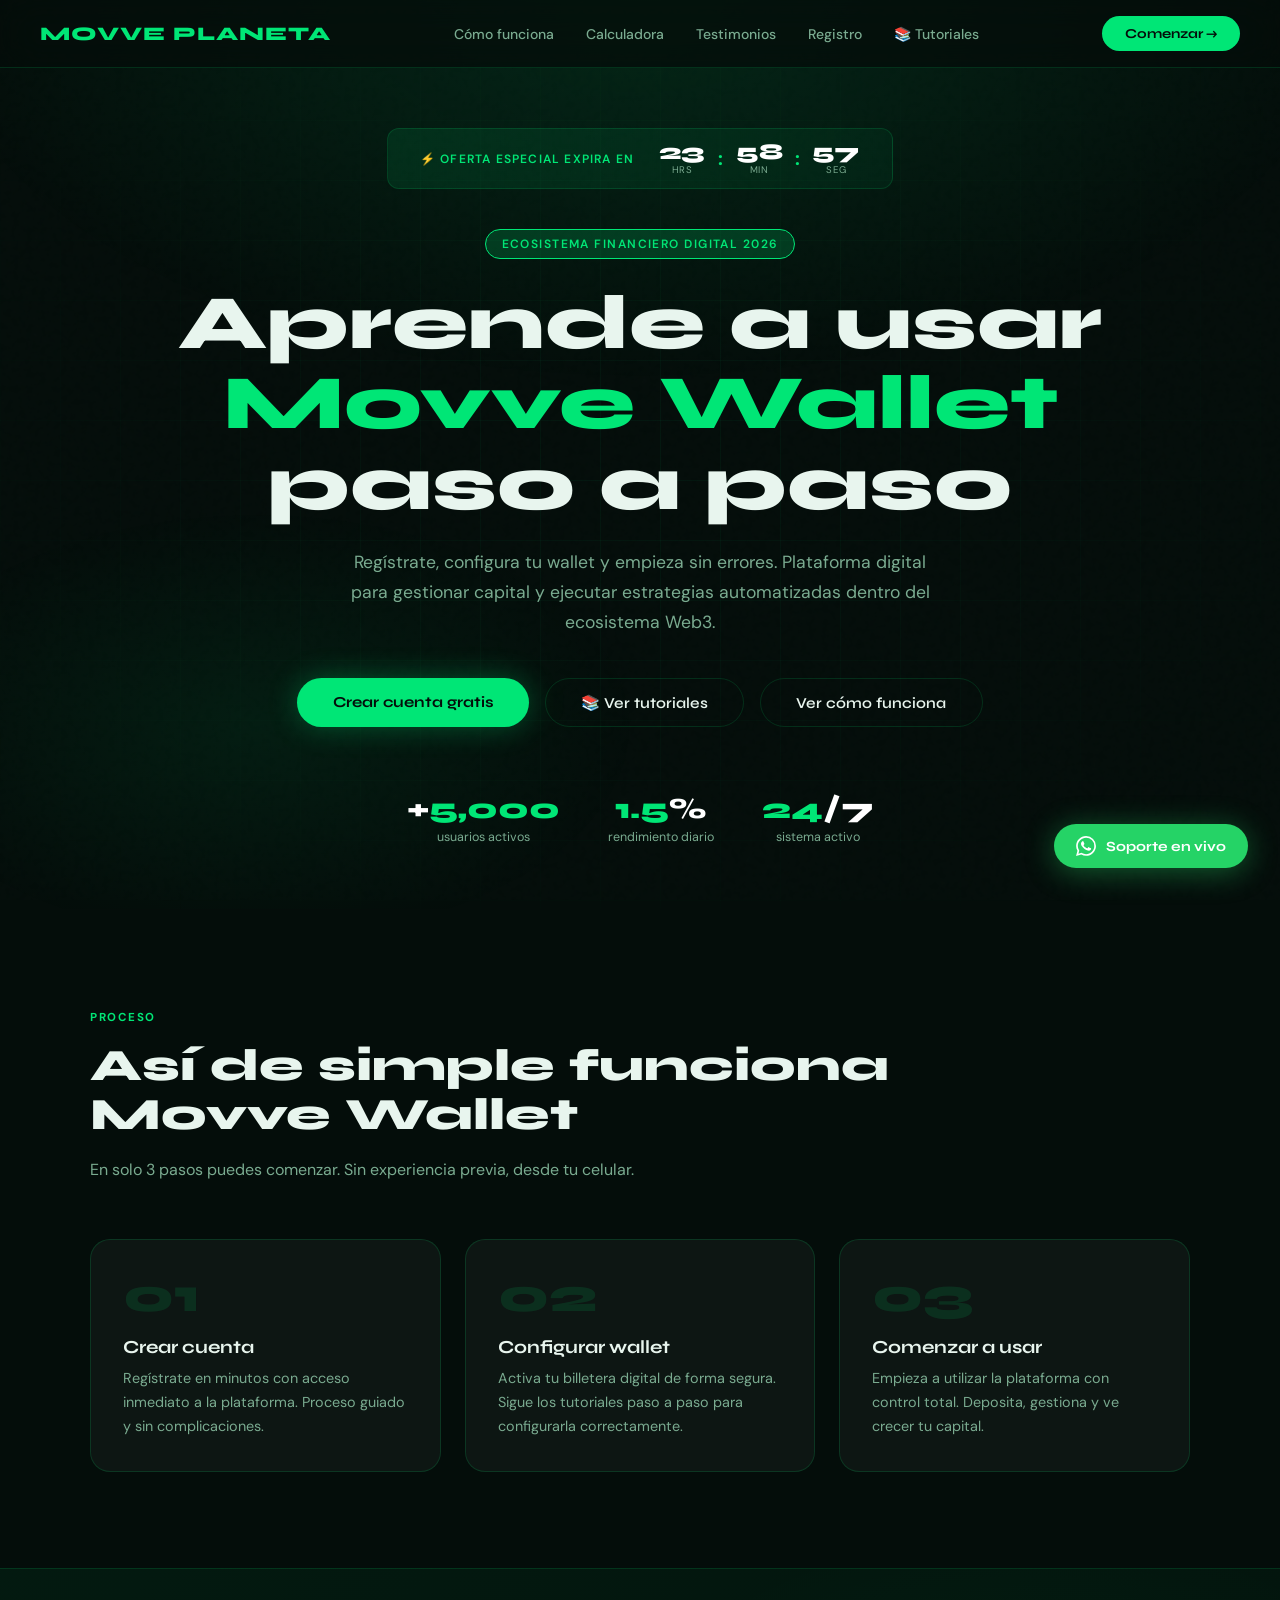
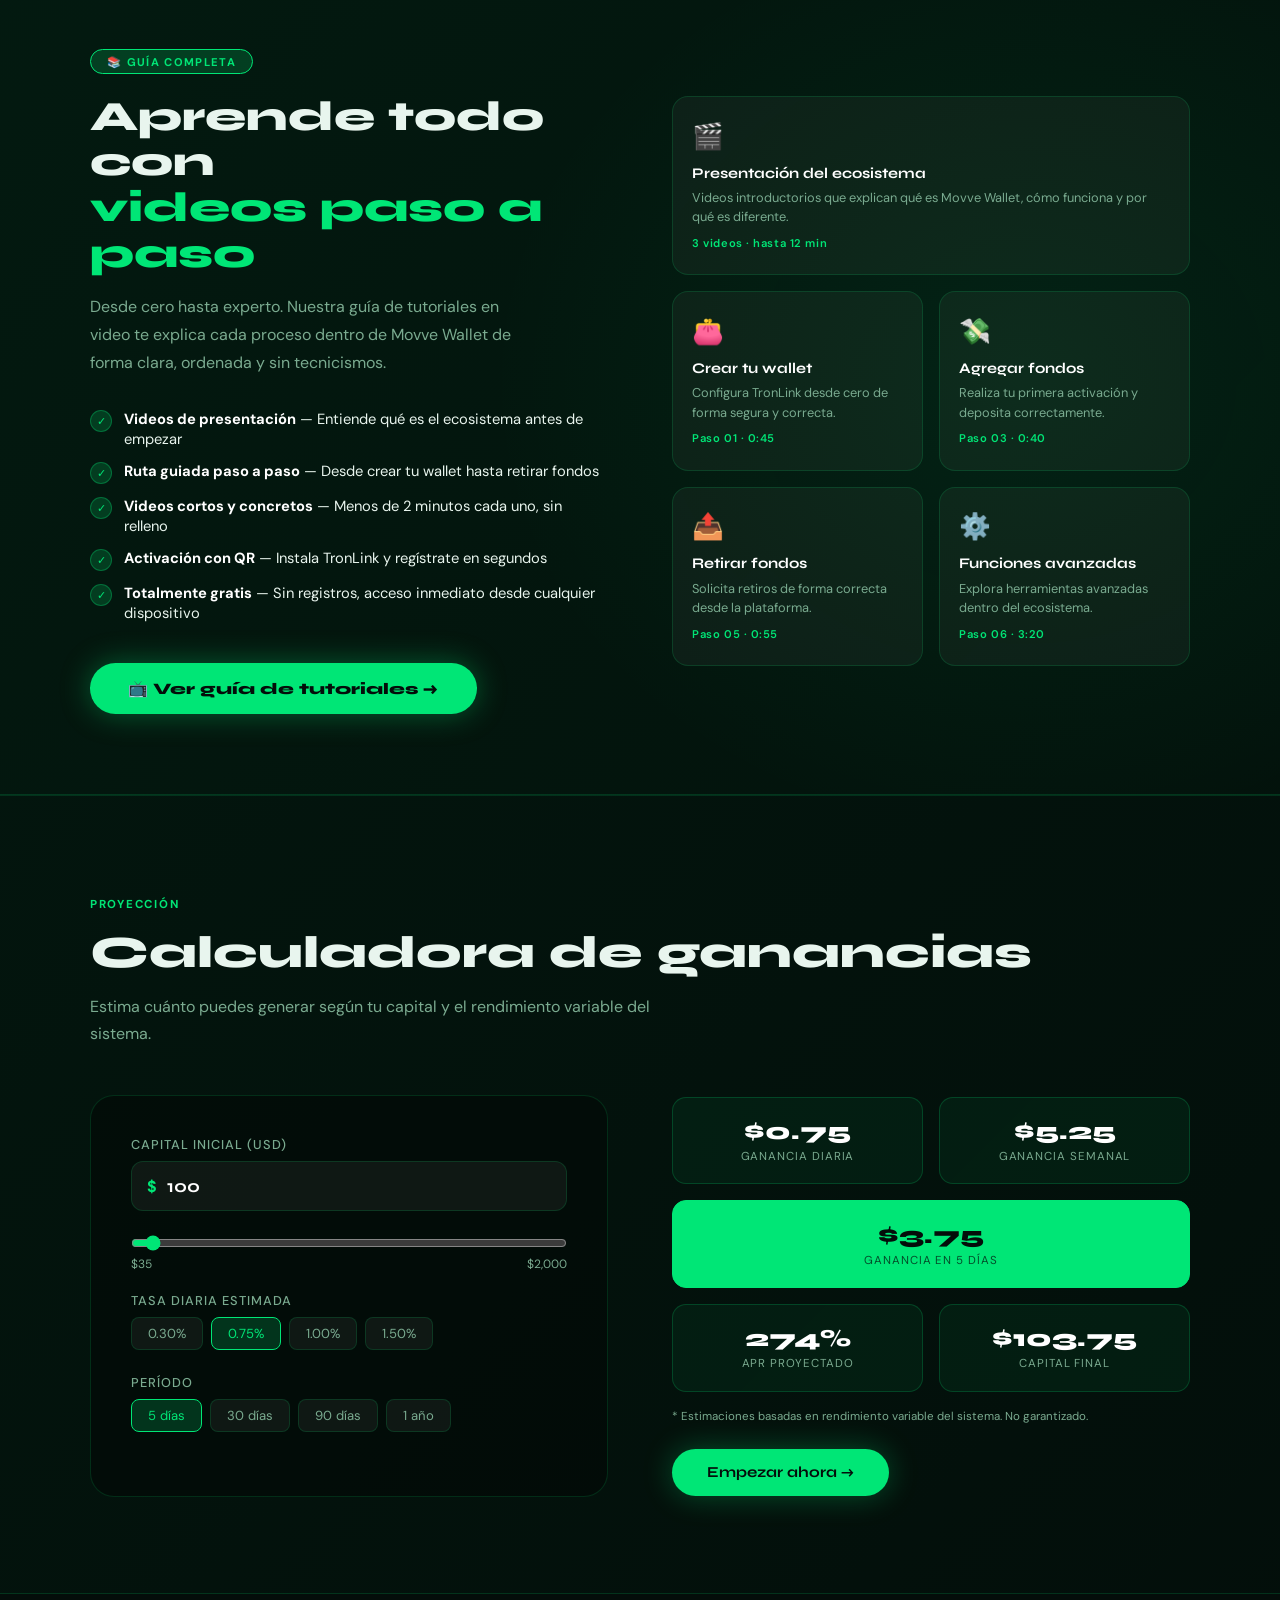
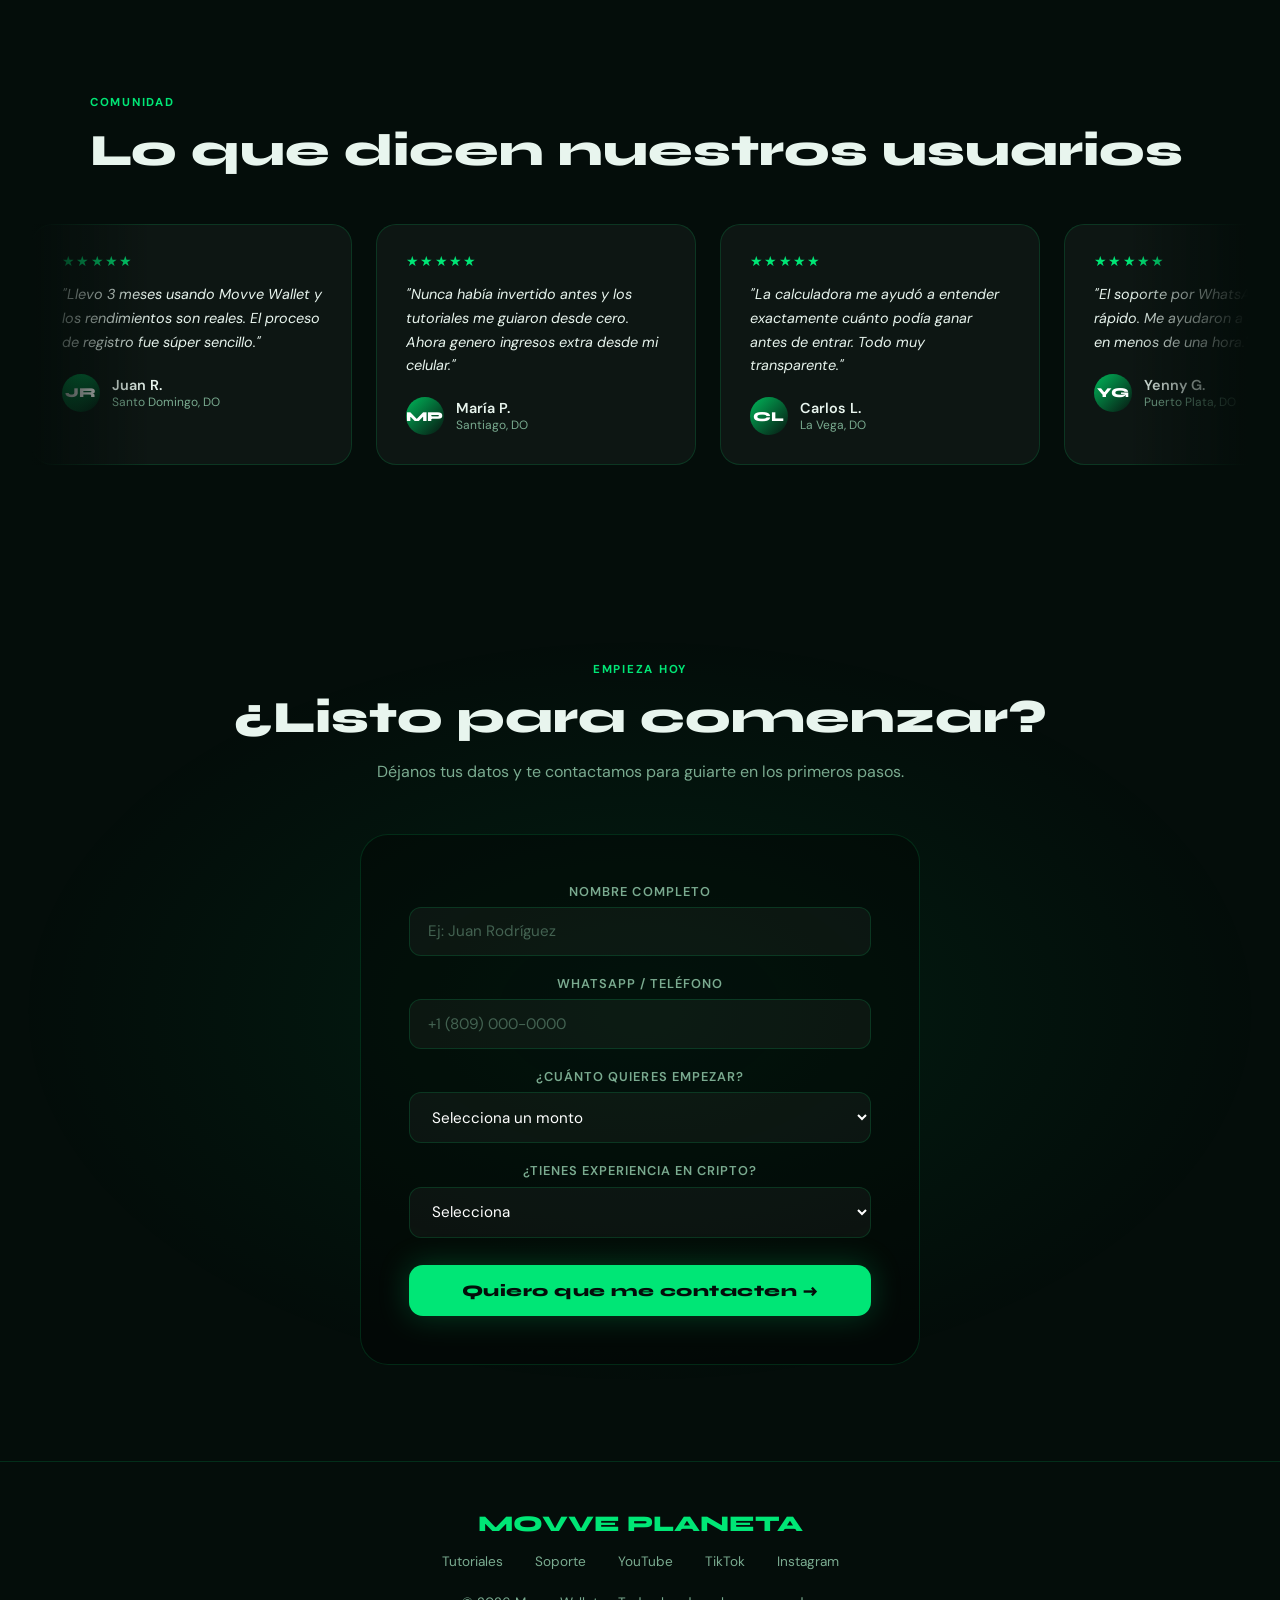
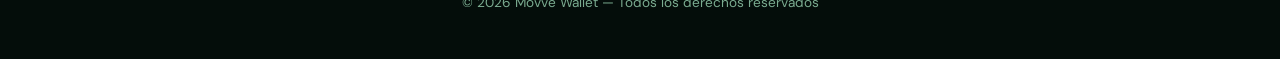
==== index.html @ 5df7e506 "Update index.html" ====
<!DOCTYPE html>
<html lang="es" prefix="og: https://ogp.me/ns#">
<head>
  <meta charset="UTF-8" />
  <meta name="viewport" content="width=device-width, initial-scale=1.0" />

  <!-- PRIMARY SEO -->
  <title>Movve Wallet | Plataforma Financiera Digital Web3 — Registrate Gratis 2026</title>
  <meta name="description" content="Movve Wallet es la plataforma financiera digital para gestionar capital en Web3. Configura tu wallet, deposita y genera rendimientos del 1.5% diario. Guías en video paso a paso. Empieza gratis hoy." />
  <meta name="keywords" content="movve wallet, movve wallet registro, movve wallet tutoriales, wallet tron, tronlink, web3 finanzas, wallet digital, rendimientos cripto, ecosistema financiero digital, movve planeta" />
  <meta name="author" content="Movve Planeta" />
  <meta name="robots" content="index, follow, max-snippet:-1, max-image-preview:large, max-video-preview:-1" />
  <link rel="canonical" href="https://movveplaneta.site/" />

  <!-- OPEN GRAPH (Facebook, WhatsApp, LinkedIn) -->
  <meta property="og:type" content="website" />
  <meta property="og:site_name" content="Movve Planeta" />
  <meta property="og:title" content="Movve Wallet | Plataforma Financiera Digital Web3" />
  <meta property="og:description" content="Gestiona tu capital en el ecosistema Web3. Rendimientos del 1.5% diario, wallet segura y guías en video. Regístrate gratis y empieza hoy." />
  <meta property="og:url" content="https://movveplaneta.site/" />
  <meta property="og:image" content="https://movveplaneta.site/og-image.jpg" />
  <meta property="og:image:width" content="1200" />
  <meta property="og:image:height" content="630" />
  <meta property="og:image:alt" content="Movve Wallet — Plataforma Financiera Digital Web3" />
  <meta property="og:locale" content="es_DO" />

  <!-- TWITTER / X CARD -->
  <meta name="twitter:card" content="summary_large_image" />
  <meta name="twitter:title" content="Movve Wallet | Plataforma Financiera Digital Web3" />
  <meta name="twitter:description" content="Gestiona tu capital en Web3 con rendimientos del 1.5% diario. Wallet segura, guías en video y soporte en vivo. Empieza gratis." />
  <meta name="twitter:image" content="https://movveplaneta.site/og-image.jpg" />
  <meta name="twitter:image:alt" content="Movve Wallet — Plataforma Financiera Digital" />

  <!-- WHATSAPP PREVIEW -->
  <meta property="og:image:type" content="image/jpeg" />

  <!-- GEO / REGIONAL -->
  <meta name="geo.region" content="DO" />
  <meta name="geo.placename" content="República Dominicana" />
  <meta name="language" content="Spanish" />

  <!-- FAVICON -->
  <link rel="icon" href="favicon.png" type="image/png" />
  <link rel="apple-touch-icon" href="favicon.png" />

  <!-- SCHEMA.ORG — Organización -->
  <script type="application/ld+json">
  {
    "@context": "https://schema.org",
    "@type": "Organization",
    "name": "Movve Wallet",
    "alternateName": "Movve Planeta",
    "url": "https://movveplaneta.site/",
    "logo": "https://movveplaneta.site/favicon.png",
    "description": "Plataforma financiera digital Web3 para gestionar capital, configurar wallets y generar rendimientos automatizados dentro del ecosistema Tron.",
    "contactPoint": {
      "@type": "ContactPoint",
      "telephone": "+18495942190",
      "contactType": "customer support",
      "availableLanguage": "Spanish",
      "contactOption": "TollFree"
    },
    "sameAs": [
      "https://www.youtube.com/@MovvePlaneta",
      "https://www.tiktok.com/@movveplaneta.guia",
      "https://www.instagram.com/rolandy.oficial"
    ]
  }
  </script>

  <!-- SCHEMA.ORG — WebSite con Sitelinks Searchbox -->
  <script type="application/ld+json">
  {
    "@context": "https://schema.org",
    "@type": "WebSite",
    "name": "Movve Planeta",
    "url": "https://movveplaneta.site/",
    "inLanguage": "es",
    "description": "Guía completa para registrarte y usar Movve Wallet paso a paso. Videos tutoriales, calculadora de ganancias y soporte en vivo.",
    "publisher": {
      "@type": "Organization",
      "name": "Movve Planeta"
    }
  }
  </script>

  <!-- SCHEMA.ORG — FAQPage -->
  <script type="application/ld+json">
  {
    "@context": "https://schema.org",
    "@type": "FAQPage",
    "mainEntity": [
      {
        "@type": "Question",
        "name": "¿Qué es Movve Wallet?",
        "acceptedAnswer": {
          "@type": "Answer",
          "text": "Movve Wallet es una plataforma financiera digital que opera dentro del ecosistema Web3 sobre la red Tron, permitiendo gestionar capital, configurar wallets y generar rendimientos diarios automatizados."
        }
      },
      {
        "@type": "Question",
        "name": "¿Cómo me registro en Movve Wallet?",
        "acceptedAnswer": {
          "@type": "Answer",
          "text": "Puedes registrarte gratis en Movve Wallet siguiendo tres pasos: instala TronLink, crea tu cuenta en la plataforma y activa tu wallet. Tenemos guías en video paso a paso para guiarte desde cero."
        }
      },
      {
        "@type": "Question",
        "name": "¿Cuánto se puede ganar en Movve Wallet?",
        "acceptedAnswer": {
          "@type": "Answer",
          "text": "Movve Wallet ofrece rendimientos variables de hasta 1.5% diario sobre el capital depositado. Usa nuestra calculadora de ganancias para estimar tus proyecciones según tu inversión."
        }
      },
      {
        "@type": "Question",
        "name": "¿Se necesita experiencia en cripto para usar Movve Wallet?",
        "acceptedAnswer": {
          "@type": "Answer",
          "text": "No. Movve Wallet está diseñada para principiantes. Contamos con tutoriales en video cortos y claros que explican cada paso desde instalar la wallet hasta retirar fondos, sin tecnicismos."
        }
      }
    ]
  }
  </script>

  <!-- FONTS -->
  <link rel="preconnect" href="https://fonts.googleapis.com" />
  <link rel="preconnect" href="https://fonts.gstatic.com" crossorigin />
  <link href="https://fonts.googleapis.com/css2?family=Syne:wght@400;600;700;800&family=DM+Sans:ital,wght@0,300;0,400;0,500;1,300&display=swap" rel="stylesheet" />
  <style>
    :root {
      --green: #00e676;
      --green-dim: #00b85a;
      --green-glow: rgba(0,230,118,0.18);
      --dark: #040d0a;
      --dark2: #071410;
      --card: rgba(255,255,255,0.04);
      --card-border: rgba(0,230,118,0.15);
      --text: #e8f5ee;
      --muted: #7aab90;
      --white: #ffffff;
      --accent: #00ffa3;
    }

    *, *::before, *::after { box-sizing: border-box; margin: 0; padding: 0; }

    html { scroll-behavior: smooth; }

    body {
      font-family: 'DM Sans', sans-serif;
      background: var(--dark);
      color: var(--text);
      overflow-x: hidden;
    }

    /* NOISE OVERLAY */
    body::before {
      content: '';
      position: fixed;
      inset: 0;
      background-image: url("data:image/svg+xml,%3Csvg viewBox='0 0 200 200' xmlns='http://www.w3.org/2000/svg'%3E%3Cfilter id='n'%3E%3CfeTurbulence type='fractalNoise' baseFrequency='0.65' numOctaves='3' stitchTiles='stitch'/%3E%3C/filter%3E%3Crect width='100%25' height='100%25' filter='url(%23n)' opacity='0.04'/%3E%3C/svg%3E");
      pointer-events: none;
      z-index: 0;
      opacity: 0.4;
    }

    /* NAV */
    nav {
      position: fixed;
      top: 0; left: 0; right: 0;
      z-index: 100;
      display: flex;
      align-items: center;
      justify-content: space-between;
      padding: 1rem 2.5rem;
      backdrop-filter: blur(20px);
      background: rgba(4,13,10,0.75);
      border-bottom: 1px solid var(--card-border);
    }
    .nav-logo {
      font-family: 'Syne', sans-serif;
      font-weight: 800;
      font-size: 1.2rem;
      color: var(--green);
      letter-spacing: 0.05em;
      text-decoration: none;
    }
    .nav-links {
      display: flex;
      gap: 2rem;
      list-style: none;
    }
    .nav-links a {
      color: var(--muted);
      text-decoration: none;
      font-size: 0.875rem;
      font-weight: 500;
      transition: color 0.2s;
    }
    .nav-links a:hover { color: var(--green); }
    .nav-cta {
      background: var(--green);
      color: var(--dark);
      padding: 0.55rem 1.4rem;
      border-radius: 100px;
      font-weight: 700;
      font-size: 0.85rem;
      text-decoration: none;
      font-family: 'Syne', sans-serif;
      transition: background 0.2s, transform 0.15s;
    }
    .nav-cta:hover { background: var(--accent); transform: scale(1.04); }

    /* HERO */
    .hero {
      min-height: 100vh;
      display: flex;
      flex-direction: column;
      align-items: center;
      justify-content: center;
      text-align: center;
      padding: 8rem 2rem 4rem;
      position: relative;
      overflow: hidden;
    }
    .hero-bg {
      position: absolute;
      inset: 0;
      background:
        radial-gradient(ellipse 80% 60% at 50% 0%, rgba(0,230,118,0.12) 0%, transparent 70%),
        radial-gradient(ellipse 50% 40% at 20% 80%, rgba(0,230,118,0.07) 0%, transparent 60%);
      pointer-events: none;
    }
    .hero-grid {
      position: absolute;
      inset: 0;
      background-image:
        linear-gradient(rgba(0,230,118,0.05) 1px, transparent 1px),
        linear-gradient(90deg, rgba(0,230,118,0.05) 1px, transparent 1px);
      background-size: 60px 60px;
      mask-image: radial-gradient(ellipse 80% 80% at 50% 50%, black 0%, transparent 80%);
      pointer-events: none;
    }

    /* COUNTDOWN */
    .countdown-bar {
      background: linear-gradient(90deg, rgba(0,230,118,0.1), rgba(0,230,118,0.05));
      border: 1px solid var(--card-border);
      border-radius: 12px;
      padding: 0.75rem 2rem;
      margin-bottom: 2.5rem;
      display: inline-flex;
      align-items: center;
      gap: 1.5rem;
      position: relative;
      z-index: 1;
      animation: fadeDown 0.8s ease both;
    }
    .countdown-label {
      font-size: 0.75rem;
      font-weight: 600;
      color: var(--green);
      text-transform: uppercase;
      letter-spacing: 0.1em;
    }
    .countdown-units {
      display: flex;
      gap: 0.75rem;
      align-items: center;
    }
    .countdown-unit {
      display: flex;
      flex-direction: column;
      align-items: center;
    }
    .countdown-num {
      font-family: 'Syne', sans-serif;
      font-size: 1.4rem;
      font-weight: 800;
      color: var(--white);
      line-height: 1;
      min-width: 2ch;
      text-align: center;
    }
    .countdown-sub {
      font-size: 0.6rem;
      color: var(--muted);
      text-transform: uppercase;
      letter-spacing: 0.08em;
    }
    .countdown-sep { color: var(--green); font-weight: 700; font-size: 1.2rem; }

    .hero-badge {
      display: inline-block;
      background: var(--green-glow);
      border: 1px solid var(--green);
      color: var(--green);
      font-size: 0.75rem;
      font-weight: 600;
      padding: 0.35rem 1rem;
      border-radius: 100px;
      letter-spacing: 0.12em;
      text-transform: uppercase;
      margin-bottom: 1.5rem;
      position: relative; z-index:1;
      animation: fadeDown 0.8s ease 0.1s both;
    }

    .hero h1 {
      font-family: 'Syne', sans-serif;
      font-size: clamp(2.4rem, 6vw, 5rem);
      font-weight: 800;
      line-height: 1.05;
      margin-bottom: 1.5rem;
      position: relative; z-index:1;
      animation: fadeUp 0.9s ease 0.2s both;
    }
    .hero h1 span { color: var(--green); }

    .hero p {
      max-width: 600px;
      font-size: 1.1rem;
      color: var(--muted);
      line-height: 1.7;
      margin-bottom: 2.5rem;
      position: relative; z-index:1;
      animation: fadeUp 0.9s ease 0.35s both;
    }

    .hero-btns {
      display: flex;
      gap: 1rem;
      flex-wrap: wrap;
      justify-content: center;
      position: relative; z-index:1;
      animation: fadeUp 0.9s ease 0.45s both;
    }
    .btn-primary {
      background: var(--green);
      color: var(--dark);
      padding: 0.9rem 2.2rem;
      border-radius: 100px;
      font-family: 'Syne', sans-serif;
      font-weight: 700;
      font-size: 0.95rem;
      text-decoration: none;
      transition: all 0.2s;
      box-shadow: 0 0 30px rgba(0,230,118,0.3);
    }
    .btn-primary:hover { background: var(--accent); transform: translateY(-2px); box-shadow: 0 0 50px rgba(0,230,118,0.5); }
    .btn-ghost {
      border: 1px solid var(--card-border);
      color: var(--text);
      padding: 0.9rem 2.2rem;
      border-radius: 100px;
      font-family: 'Syne', sans-serif;
      font-weight: 600;
      font-size: 0.95rem;
      text-decoration: none;
      transition: all 0.2s;
      backdrop-filter: blur(10px);
    }
    .btn-ghost:hover { border-color: var(--green); color: var(--green); }

    .hero-stats {
      display: flex;
      gap: 3rem;
      margin-top: 4rem;
      position: relative; z-index:1;
      animation: fadeUp 0.9s ease 0.55s both;
    }
    .hero-stat { text-align: center; }
    .hero-stat-num {
      font-family: 'Syne', sans-serif;
      font-size: 1.8rem;
      font-weight: 800;
      color: var(--white);
    }
    .hero-stat-num span { color: var(--green); }
    .hero-stat-label { font-size: 0.78rem; color: var(--muted); margin-top: 0.2rem; }

    /* SECTIONS */
    section { padding: 6rem 2rem; position: relative; }
    .container { max-width: 1100px; margin: 0 auto; }

    .section-tag {
      display: inline-block;
      font-size: 0.72rem;
      font-weight: 700;
      letter-spacing: 0.15em;
      text-transform: uppercase;
      color: var(--green);
      margin-bottom: 1rem;
    }
    .section-title {
      font-family: 'Syne', sans-serif;
      font-size: clamp(1.8rem, 4vw, 2.8rem);
      font-weight: 800;
      line-height: 1.1;
      margin-bottom: 1rem;
    }
    .section-sub {
      color: var(--muted);
      font-size: 1rem;
      line-height: 1.7;
      max-width: 560px;
    }

    /* STEPS */
    .steps-grid {
      display: grid;
      grid-template-columns: repeat(auto-fit, minmax(280px, 1fr));
      gap: 1.5rem;
      margin-top: 3.5rem;
    }
    .step-card {
      background: var(--card);
      border: 1px solid var(--card-border);
      border-radius: 20px;
      padding: 2rem;
      position: relative;
      overflow: hidden;
      transition: transform 0.25s, border-color 0.25s, box-shadow 0.25s;
    }
    .step-card::before {
      content: '';
      position: absolute;
      top: 0; left: 0; right: 0;
      height: 2px;
      background: linear-gradient(90deg, transparent, var(--green), transparent);
      opacity: 0;
      transition: opacity 0.3s;
    }
    .step-card:hover { transform: translateY(-4px); border-color: rgba(0,230,118,0.4); box-shadow: 0 20px 60px rgba(0,230,118,0.08); }
    .step-card:hover::before { opacity: 1; }
    .step-num {
      font-family: 'Syne', sans-serif;
      font-size: 3rem;
      font-weight: 800;
      color: rgba(0,230,118,0.12);
      line-height: 1;
      margin-bottom: 1rem;
    }
    .step-card h3 {
      font-family: 'Syne', sans-serif;
      font-size: 1.15rem;
      font-weight: 700;
      margin-bottom: 0.6rem;
    }
    .step-card p { color: var(--muted); font-size: 0.9rem; line-height: 1.65; }

    /* CALCULATOR */
    .calc-section {
      background: linear-gradient(135deg, rgba(0,230,118,0.04), rgba(0,230,118,0.01));
      border-top: 1px solid var(--card-border);
      border-bottom: 1px solid var(--card-border);
    }
    .calc-wrapper {
      display: grid;
      grid-template-columns: 1fr 1fr;
      gap: 4rem;
      align-items: center;
      margin-top: 3rem;
    }
    .calc-box {
      background: rgba(0,0,0,0.3);
      border: 1px solid var(--card-border);
      border-radius: 24px;
      padding: 2.5rem;
    }
    .calc-label {
      font-size: 0.8rem;
      color: var(--muted);
      font-weight: 500;
      margin-bottom: 0.5rem;
      text-transform: uppercase;
      letter-spacing: 0.08em;
    }
    .calc-input-wrap { position: relative; margin-bottom: 1.5rem; }
    .calc-input-wrap span {
      position: absolute;
      left: 1rem;
      top: 50%;
      transform: translateY(-50%);
      color: var(--green);
      font-weight: 700;
      font-size: 1rem;
    }
    .calc-input {
      width: 100%;
      background: rgba(255,255,255,0.05);
      border: 1px solid var(--card-border);
      border-radius: 12px;
      padding: 0.85rem 1rem 0.85rem 2.2rem;
      color: var(--white);
      font-size: 1.1rem;
      font-family: 'Syne', sans-serif;
      font-weight: 700;
      outline: none;
      transition: border-color 0.2s;
    }
    .calc-input:focus { border-color: var(--green); }
    .calc-range { width: 100%; accent-color: var(--green); cursor: pointer; margin-bottom: 0.3rem; }
    .calc-range-labels { display: flex; justify-content: space-between; font-size: 0.75rem; color: var(--muted); }

    .calc-rate-selector {
      display: flex; gap: 0.5rem; margin-bottom: 1.5rem; flex-wrap: wrap;
    }
    .rate-btn {
      background: rgba(255,255,255,0.05);
      border: 1px solid var(--card-border);
      border-radius: 8px;
      padding: 0.45rem 1rem;
      color: var(--muted);
      font-size: 0.82rem;
      cursor: pointer;
      transition: all 0.2s;
      font-family: 'DM Sans', sans-serif;
    }
    .rate-btn.active, .rate-btn:hover { background: var(--green-glow); border-color: var(--green); color: var(--green); }

    .calc-results { display: grid; grid-template-columns: 1fr 1fr; gap: 1rem; }
    .result-card {
      background: rgba(0,230,118,0.06);
      border: 1px solid rgba(0,230,118,0.2);
      border-radius: 14px;
      padding: 1.2rem;
      text-align: center;
    }
    .result-card.highlight {
      background: var(--green);
      border-color: var(--green);
      grid-column: span 2;
    }
    .result-card.highlight .result-val { color: var(--dark); }
    .result-card.highlight .result-lbl { color: rgba(4,13,10,0.7); }
    .result-val {
      font-family: 'Syne', sans-serif;
      font-size: 1.5rem;
      font-weight: 800;
      color: var(--white);
    }
    .result-lbl { font-size: 0.72rem; color: var(--muted); text-transform: uppercase; letter-spacing: 0.08em; margin-top: 0.2rem; }

    /* TESTIMONIALS */
    .testimonials-section { overflow: hidden; }
    .testimonials-track-wrapper {
      overflow: hidden;
      margin-top: 3rem;
      position: relative;
    }
    .testimonials-track-wrapper::before,
    .testimonials-track-wrapper::after {
      content: '';
      position: absolute;
      top: 0; bottom: 0;
      width: 120px;
      z-index: 2;
      pointer-events: none;
    }
    .testimonials-track-wrapper::before { left: 0; background: linear-gradient(90deg, var(--dark), transparent); }
    .testimonials-track-wrapper::after { right: 0; background: linear-gradient(-90deg, var(--dark), transparent); }

    .testimonials-track {
      display: flex;
      gap: 1.5rem;
      width: max-content;
      animation: scrollTrack 35s linear infinite;
    }
    .testimonials-track:hover { animation-play-state: paused; }

    @keyframes scrollTrack {
      0% { transform: translateX(0); }
      100% { transform: translateX(-50%); }
    }

    .tcard {
      background: var(--card);
      border: 1px solid var(--card-border);
      border-radius: 20px;
      padding: 1.8rem;
      width: 320px;
      flex-shrink: 0;
    }
    .tcard-stars { color: var(--green); font-size: 0.85rem; margin-bottom: 0.8rem; letter-spacing: 0.1em; }
    .tcard-text { font-size: 0.9rem; line-height: 1.65; color: var(--text); margin-bottom: 1.2rem; font-style: italic; }
    .tcard-author { display: flex; align-items: center; gap: 0.75rem; }
    .tcard-avatar {
      width: 38px; height: 38px;
      border-radius: 50%;
      background: linear-gradient(135deg, var(--green-dim), var(--dark2));
      display: flex; align-items: center; justify-content: center;
      font-weight: 800;
      font-size: 0.85rem;
      color: var(--white);
      font-family: 'Syne', sans-serif;
    }
    .tcard-name { font-weight: 600; font-size: 0.9rem; }
    .tcard-role { font-size: 0.75rem; color: var(--muted); }

    /* LEAD FORM */
    .lead-section {
      background: radial-gradient(ellipse 70% 60% at 50% 50%, rgba(0,230,118,0.08) 0%, transparent 70%);
    }
    .lead-wrapper {
      max-width: 560px;
      margin: 3rem auto 0;
      background: rgba(0,0,0,0.35);
      border: 1px solid var(--card-border);
      border-radius: 28px;
      padding: 3rem;
    }
    .form-row { margin-bottom: 1.2rem; }
    .form-label {
      display: block;
      font-size: 0.8rem;
      font-weight: 600;
      color: var(--muted);
      text-transform: uppercase;
      letter-spacing: 0.08em;
      margin-bottom: 0.45rem;
    }
    .form-input, .form-select {
      width: 100%;
      background: rgba(255,255,255,0.04);
      border: 1px solid var(--card-border);
      border-radius: 12px;
      padding: 0.85rem 1.1rem;
      color: var(--white);
      font-size: 0.95rem;
      font-family: 'DM Sans', sans-serif;
      outline: none;
      transition: border-color 0.2s, background 0.2s;
    }
    .form-input::placeholder { color: rgba(122,171,144,0.5); }
    .form-input:focus, .form-select:focus { border-color: var(--green); background: rgba(0,230,118,0.04); }
    .form-select { cursor: pointer; }
    .form-select option { background: #071410; }

    .form-submit {
      width: 100%;
      background: var(--green);
      color: var(--dark);
      border: none;
      padding: 1rem;
      border-radius: 14px;
      font-family: 'Syne', sans-serif;
      font-weight: 800;
      font-size: 1rem;
      cursor: pointer;
      transition: all 0.2s;
      margin-top: 0.5rem;
      box-shadow: 0 0 30px rgba(0,230,118,0.25);
      letter-spacing: 0.03em;
    }
    .form-submit:hover { background: var(--accent); transform: translateY(-1px); box-shadow: 0 0 50px rgba(0,230,118,0.4); }
    .form-submit:active { transform: translateY(0); }

    .form-success {
      display: none;
      text-align: center;
      padding: 2rem;
    }
    .form-success .check {
      font-size: 3rem;
      display: block;
      margin-bottom: 1rem;
    }
    .form-success h3 {
      font-family: 'Syne', sans-serif;
      font-size: 1.4rem;
      font-weight: 800;
      margin-bottom: 0.5rem;
      color: var(--green);
    }
    .form-success p { color: var(--muted); }

    /* TUTORIAL SECTION */
    .tutorial-section {
      background: linear-gradient(135deg, rgba(0,230,118,0.06) 0%, rgba(0,200,83,0.03) 100%);
      border-top: 1px solid var(--card-border);
      border-bottom: 1px solid var(--card-border);
      padding: 5rem 2rem;
      position: relative;
      overflow: hidden;
    }
    .tutorial-section::before {
      content: '';
      position: absolute;
      inset: 0;
      background: radial-gradient(ellipse 60% 80% at 80% 50%, rgba(0,230,118,0.07) 0%, transparent 70%);
      pointer-events: none;
    }
    .tutorial-inner {
      max-width: 1100px;
      margin: 0 auto;
      display: grid;
      grid-template-columns: 1fr 1fr;
      gap: 4rem;
      align-items: center;
    }
    .tutorial-left {}
    .tutorial-badge {
      display: inline-flex;
      align-items: center;
      gap: 0.5rem;
      background: var(--green-glow);
      border: 1px solid var(--green);
      color: var(--green);
      font-size: 0.7rem;
      font-weight: 700;
      padding: 0.3rem 1rem;
      border-radius: 100px;
      letter-spacing: 0.12em;
      text-transform: uppercase;
      margin-bottom: 1.2rem;
    }
    .tutorial-title {
      font-family: 'Syne', sans-serif;
      font-size: clamp(1.8rem, 3.5vw, 2.6rem);
      font-weight: 800;
      line-height: 1.1;
      margin-bottom: 1rem;
    }
    .tutorial-title span { color: var(--green); }
    .tutorial-desc {
      color: var(--muted);
      font-size: 1rem;
      line-height: 1.75;
      margin-bottom: 2rem;
      max-width: 440px;
    }
    .tutorial-pros {
      display: flex;
      flex-direction: column;
      gap: 0.75rem;
      margin-bottom: 2.5rem;
    }
    .tutorial-pro {
      display: flex;
      align-items: flex-start;
      gap: 0.75rem;
      font-size: 0.92rem;
      color: var(--text);
    }
    .tutorial-pro-icon {
      width: 22px;
      height: 22px;
      background: var(--green-glow);
      border: 1px solid rgba(0,230,118,0.3);
      border-radius: 50%;
      display: flex;
      align-items: center;
      justify-content: center;
      flex-shrink: 0;
      font-size: 0.7rem;
      color: var(--green);
      margin-top: 1px;
    }
    .tutorial-pro strong { color: var(--white); }
    .tutorial-cta {
      display: inline-flex;
      align-items: center;
      gap: 0.6rem;
      background: var(--green);
      color: var(--dark);
      padding: 1rem 2.4rem;
      border-radius: 100px;
      font-family: 'Syne', sans-serif;
      font-weight: 800;
      font-size: 1rem;
      text-decoration: none;
      transition: all 0.2s;
      box-shadow: 0 0 30px rgba(0,230,118,0.35);
    }
    .tutorial-cta:hover { background: var(--accent); transform: translateY(-2px); box-shadow: 0 0 50px rgba(0,230,118,0.5); }
    .tutorial-right {
      display: grid;
      grid-template-columns: 1fr 1fr;
      gap: 1rem;
    }
    .tut-card {
      background: var(--card);
      border: 1px solid var(--card-border);
      border-radius: 16px;
      padding: 1.4rem 1.2rem;
      transition: border-color 0.2s, transform 0.2s;
    }
    .tut-card:hover { border-color: var(--green); transform: translateY(-3px); }
    .tut-card:first-child { grid-column: span 2; }
    .tut-icon { font-size: 1.6rem; margin-bottom: 0.7rem; }
    .tut-card h4 {
      font-family: 'Syne', sans-serif;
      font-weight: 700;
      font-size: 0.92rem;
      margin-bottom: 0.4rem;
      color: var(--white);
    }
    .tut-card p { font-size: 0.8rem; color: var(--muted); line-height: 1.5; }
    .tut-card .tut-count {
      display: inline-block;
      margin-top: 0.6rem;
      font-size: 0.7rem;
      color: var(--green);
      font-weight: 600;
      letter-spacing: 0.05em;
    }
    /* ============================================
       RESPONSIVE — 5 BREAKPOINTS
       1280px+ = Desktop grande
       1024px  = Laptop / Desktop normal
       768px   = Tablet
       480px   = Móvil normal
       360px   = Móvil pequeño
    ============================================ */

    /* LAPTOP / DESKTOP NORMAL (max 1024px) */
    @media (max-width: 1024px) {
      nav { padding: 1rem 1.5rem; }
      .nav-links { gap: 1.2rem; }
      .nav-links a { font-size: 0.82rem; }

      .hero { padding: 7rem 1.5rem 3.5rem; }
      .hero h1 { font-size: clamp(2.2rem, 5vw, 3.8rem); }

      .tutorial-inner { gap: 2.5rem; }
      .tutorial-title { font-size: clamp(1.6rem, 3vw, 2.2rem); }

      .calc-wrapper { gap: 2.5rem; }
      .steps-grid { grid-template-columns: repeat(auto-fit, minmax(240px, 1fr)); }

      section { padding: 5rem 1.5rem; }
      .container { padding: 0 0.5rem; }
    }

    /* TABLET (max 768px) */
    @media (max-width: 768px) {
      /* NAV */
      nav { padding: 0.85rem 1.25rem; }
      .nav-links { display: none; }
      .nav-cta { padding: 0.5rem 1.1rem; font-size: 0.8rem; }

      /* HERO */
      .hero { padding: 6.5rem 1.25rem 3rem; }
      .hero h1 { font-size: clamp(2rem, 7vw, 3rem); }
      .hero p { font-size: 0.97rem; }
      .hero-btns { flex-direction: column; align-items: center; gap: 0.75rem; }
      .btn-primary, .btn-ghost { width: 100%; max-width: 340px; text-align: center; justify-content: center; }
      .hero-stats { gap: 1.5rem; margin-top: 3rem; flex-wrap: wrap; justify-content: center; }
      .hero-stat-num { font-size: 1.5rem; }

      /* COUNTDOWN */
      .countdown-bar { flex-direction: column; gap: 0.6rem; padding: 0.75rem 1.2rem; text-align: center; }

      /* SECTIONS */
      section { padding: 4rem 1.25rem; }
      .section-title { font-size: clamp(1.6rem, 5vw, 2.2rem); }

      /* STEPS */
      .steps-grid { grid-template-columns: 1fr; gap: 1rem; }

      /* CALCULATOR */
      .calc-wrapper { grid-template-columns: 1fr; gap: 2rem; }
      .calc-results { grid-template-columns: 1fr 1fr; }
      .calc-box { padding: 1.75rem 1.25rem; }

      /* TESTIMONIALS */
      .tcard { width: 270px; padding: 1.4rem; }

      /* TUTORIAL SECTION */
      .tutorial-inner { grid-template-columns: 1fr; gap: 2.5rem; }
      .tutorial-right { grid-template-columns: 1fr 1fr; }
      .tut-card:first-child { grid-column: span 2; }
      .tutorial-cta { width: 100%; justify-content: center; }

      /* LEAD FORM */
      .lead-wrapper { padding: 2rem 1.25rem; margin: 2rem auto 0; }

      /* FLOAT WA */
      .float-wa { bottom: 1.25rem; right: 1.25rem; padding: 0.65rem 1.1rem; font-size: 0.82rem; }
    }

    /* MÓVIL NORMAL (max 480px) */
    @media (max-width: 480px) {
      /* NAV */
      nav { padding: 0.75rem 1rem; }
      .nav-logo { font-size: 1rem; }
      .nav-cta { padding: 0.45rem 0.9rem; font-size: 0.75rem; }

      /* HERO */
      .hero { padding: 6rem 1rem 2.5rem; }
      .hero h1 { font-size: clamp(1.75rem, 8vw, 2.4rem); line-height: 1.1; }
      .hero p { font-size: 0.9rem; }
      .hero-stats { gap: 1.2rem; }
      .hero-stat-num { font-size: 1.3rem; }
      .hero-stat-label { font-size: 0.7rem; }

      /* COUNTDOWN */
      .countdown-bar { padding: 0.65rem 1rem; }
      .countdown-num { font-size: 1.2rem; }
      .countdown-label { font-size: 0.65rem; }

      /* SECTIONS */
      section { padding: 3rem 1rem; }
      .section-title { font-size: clamp(1.4rem, 6vw, 1.9rem); }
      .section-sub { font-size: 0.9rem; }

      /* STEPS */
      .step-card { padding: 1.5rem; }
      .step-num { font-size: 2.2rem; }

      /* CALCULATOR */
      .calc-box { padding: 1.5rem 1rem; }
      .calc-results { grid-template-columns: 1fr; }
      .result-card.highlight { grid-column: span 1; }
      .result-val { font-size: 1.3rem; }

      /* TESTIMONIALS */
      .tcard { width: 240px; padding: 1.2rem; }
      .tcard-text { font-size: 0.82rem; }

      /* TUTORIAL */
      .tutorial-section { padding: 3rem 1rem; }
      .tutorial-right { grid-template-columns: 1fr; }
      .tut-card:first-child { grid-column: span 1; }
      .tut-card { padding: 1.1rem; }
      .tutorial-pros { gap: 0.6rem; }
      .tutorial-pro { font-size: 0.85rem; }
      .tutorial-title { font-size: clamp(1.5rem, 6vw, 2rem); }
      .tutorial-desc { font-size: 0.9rem; }

      /* LEAD FORM */
      .lead-wrapper { padding: 1.5rem 1rem; border-radius: 18px; }
      .form-input, .form-select { font-size: 0.9rem; padding: 0.75rem 0.9rem; }
      .form-submit { font-size: 0.95rem; padding: 0.9rem; }

      /* FOOTER */
      footer { padding: 2.5rem 1rem; }
      footer .footer-links { gap: 1.2rem; flex-wrap: wrap; justify-content: center; }

      /* FLOAT WA */
      .float-wa span { display: none; }
      .float-wa { padding: 0.75rem; border-radius: 50%; width: 48px; height: 48px; justify-content: center; }
    }

    /* MÓVIL PEQUEÑO (max 360px) */
    @media (max-width: 360px) {
      .hero h1 { font-size: 1.6rem; }
      .btn-primary, .btn-ghost { font-size: 0.85rem; padding: 0.75rem 1.5rem; }
      .hero-stats { flex-direction: column; gap: 1rem; align-items: center; }
      .countdown-bar { padding: 0.55rem 0.75rem; }
      .countdown-num { font-size: 1rem; }
      .section-title { font-size: 1.35rem; }
      .nav-logo { font-size: 0.9rem; letter-spacing: 0.02em; }
      .tcard { width: 210px; }
      .calc-rate-selector { gap: 0.3rem; }
      .rate-btn { padding: 0.35rem 0.7rem; font-size: 0.75rem; }
      .lead-wrapper { padding: 1.25rem 0.875rem; }
    }

    /* FOOTER */
    footer {
      border-top: 1px solid var(--card-border);
      padding: 3rem 2rem;
      text-align: center;
      color: var(--muted);
      font-size: 0.85rem;
    }
    footer .footer-logo {
      font-family: 'Syne', sans-serif;
      font-weight: 800;
      font-size: 1.4rem;
      color: var(--green);
      display: block;
      margin-bottom: 1rem;
    }
    footer .footer-links { display: flex; gap: 2rem; justify-content: center; flex-wrap: wrap; margin-bottom: 1.5rem; }
    footer .footer-links a { color: var(--muted); text-decoration: none; transition: color 0.2s; font-size: 0.85rem; }
    footer .footer-links a:hover { color: var(--green); }

    /* ANIMATIONS */
    @keyframes fadeUp {
      from { opacity: 0; transform: translateY(24px); }
      to { opacity: 1; transform: translateY(0); }
    }
    @keyframes fadeDown {
      from { opacity: 0; transform: translateY(-16px); }
      to { opacity: 1; transform: translateY(0); }
    }

    .reveal {
      opacity: 0;
      transform: translateY(30px);
      transition: opacity 0.7s ease, transform 0.7s ease;
    }
    .reveal.visible { opacity: 1; transform: translateY(0); }

    /* FLOATING CTA */
    .float-wa {
      position: fixed;
      bottom: 2rem;
      right: 2rem;
      z-index: 200;
      background: #25d366;
      color: white;
      border-radius: 50px;
      padding: 0.75rem 1.4rem;
      display: flex;
      align-items: center;
      gap: 0.6rem;
      text-decoration: none;
      font-weight: 700;
      font-size: 0.88rem;
      font-family: 'Syne', sans-serif;
      box-shadow: 0 4px 30px rgba(37,211,102,0.4);
      transition: all 0.2s;
      animation: fadeUp 1s ease 1s both;
    }
    .float-wa:hover { transform: translateY(-3px) scale(1.04); box-shadow: 0 8px 40px rgba(37,211,102,0.55); }
    .float-wa svg { width: 20px; height: 20px; }

  </style>
</head>
<body>

  <!-- NAV -->
  <nav>
    <a href="#" class="nav-logo">MOVVE PLANETA</a>
    <ul class="nav-links">
      <li><a href="#como-funciona">Cómo funciona</a></li>
      <li><a href="#calculadora">Calculadora</a></li>
      <li><a href="#testimonios">Testimonios</a></li>
      <li><a href="#registro">Registro</a></li>
      <li><a href="tutorial.html">📚 Tutoriales</a></li>
    </ul>
    <a href="https://app.movvewallet.com/register/TBwPNoUJCphFFh52NaizpC8kAgy5xAmHi8" target="_blank" class="nav-cta">Comenzar →</a>
  </nav>

  <!-- HERO -->
  <section class="hero" id="hero">
    <div class="hero-bg"></div>
    <div class="hero-grid"></div>

    <!-- COUNTDOWN -->
    <div class="countdown-bar">
      <span class="countdown-label">⚡ Oferta especial expira en</span>
      <div class="countdown-units">
        <div class="countdown-unit">
          <span class="countdown-num" id="cd-hours">23</span>
          <span class="countdown-sub">hrs</span>
        </div>
        <span class="countdown-sep">:</span>
        <div class="countdown-unit">
          <span class="countdown-num" id="cd-mins">59</span>
          <span class="countdown-sub">min</span>
        </div>
        <span class="countdown-sep">:</span>
        <div class="countdown-unit">
          <span class="countdown-num" id="cd-secs">00</span>
          <span class="countdown-sub">seg</span>
        </div>
      </div>
    </div>

    <span class="hero-badge">Ecosistema Financiero Digital 2026</span>
    <h1>Aprende a usar<br /><span>Movve Wallet</span><br />paso a paso</h1>
    <p>Regístrate, configura tu wallet y empieza sin errores. Plataforma digital para gestionar capital y ejecutar estrategias automatizadas dentro del ecosistema Web3.</p>

    <div class="hero-btns">
      <a href="https://app.movvewallet.com/register/TBwPNoUJCphFFh52NaizpC8kAgy5xAmHi8" target="_blank" class="btn-primary">Crear cuenta gratis</a>
      <a href="tutorial.html" class="btn-ghost">📚 Ver tutoriales</a>
      <a href="#como-funciona" class="btn-ghost">Ver cómo funciona</a>
    </div>

    <div class="hero-stats">
      <div class="hero-stat">
        <div class="hero-stat-num">+<span>5,000</span></div>
        <div class="hero-stat-label">usuarios activos</div>
      </div>
      <div class="hero-stat">
        <div class="hero-stat-num"><span>1.5</span>%</div>
        <div class="hero-stat-label">rendimiento diario</div>
      </div>
      <div class="hero-stat">
        <div class="hero-stat-num"><span>24</span>/7</div>
        <div class="hero-stat-label">sistema activo</div>
      </div>
    </div>
  </section>

  <!-- STEPS -->
  <section id="como-funciona">
    <div class="container">
      <span class="section-tag reveal">Proceso</span>
      <h2 class="section-title reveal">Así de simple funciona<br />Movve Wallet</h2>
      <p class="section-sub reveal">En solo 3 pasos puedes comenzar. Sin experiencia previa, desde tu celular.</p>

      <div class="steps-grid">
        <div class="step-card reveal">
          <div class="step-num">01</div>
          <h3>Crear cuenta</h3>
          <p>Regístrate en minutos con acceso inmediato a la plataforma. Proceso guiado y sin complicaciones.</p>
        </div>
        <div class="step-card reveal">
          <div class="step-num">02</div>
          <h3>Configurar wallet</h3>
          <p>Activa tu billetera digital de forma segura. Sigue los tutoriales paso a paso para configurarla correctamente.</p>
        </div>
        <div class="step-card reveal">
          <div class="step-num">03</div>
          <h3>Comenzar a usar</h3>
          <p>Empieza a utilizar la plataforma con control total. Deposita, gestiona y ve crecer tu capital.</p>
        </div>
      </div>
    </div>
  </section>

  <!-- TUTORIAL SECTION -->
  <section class="tutorial-section" id="tutoriales-seccion">
    <div class="tutorial-inner">
      <div class="tutorial-left reveal">
        <div class="tutorial-badge">📚 Guía completa</div>
        <h2 class="tutorial-title">Aprende todo con<br /><span>videos paso a paso</span></h2>
        <p class="tutorial-desc">Desde cero hasta experto. Nuestra guía de tutoriales en video te explica cada proceso dentro de Movve Wallet de forma clara, ordenada y sin tecnicismos.</p>

        <div class="tutorial-pros">
          <div class="tutorial-pro">
            <div class="tutorial-pro-icon">✓</div>
            <span><strong>Videos de presentación</strong> — Entiende qué es el ecosistema antes de empezar</span>
          </div>
          <div class="tutorial-pro">
            <div class="tutorial-pro-icon">✓</div>
            <span><strong>Ruta guiada paso a paso</strong> — Desde crear tu wallet hasta retirar fondos</span>
          </div>
          <div class="tutorial-pro">
            <div class="tutorial-pro-icon">✓</div>
            <span><strong>Videos cortos y concretos</strong> — Menos de 2 minutos cada uno, sin relleno</span>
          </div>
          <div class="tutorial-pro">
            <div class="tutorial-pro-icon">✓</div>
            <span><strong>Activación con QR</strong> — Instala TronLink y regístrate en segundos</span>
          </div>
          <div class="tutorial-pro">
            <div class="tutorial-pro-icon">✓</div>
            <span><strong>Totalmente gratis</strong> — Sin registros, acceso inmediato desde cualquier dispositivo</span>
          </div>
        </div>

        <a href="tutorial.html" class="tutorial-cta">
          📺 Ver guía de tutoriales →
        </a>
      </div>

      <div class="tutorial-right reveal">
        <div class="tut-card">
          <div class="tut-icon">🎬</div>
          <h4>Presentación del ecosistema</h4>
          <p>Videos introductorios que explican qué es Movve Wallet, cómo funciona y por qué es diferente.</p>
          <span class="tut-count">3 videos · hasta 12 min</span>
        </div>
        <div class="tut-card">
          <div class="tut-icon">👛</div>
          <h4>Crear tu wallet</h4>
          <p>Configura TronLink desde cero de forma segura y correcta.</p>
          <span class="tut-count">Paso 01 · 0:45</span>
        </div>
        <div class="tut-card">
          <div class="tut-icon">💸</div>
          <h4>Agregar fondos</h4>
          <p>Realiza tu primera activación y deposita correctamente.</p>
          <span class="tut-count">Paso 03 · 0:40</span>
        </div>
        <div class="tut-card">
          <div class="tut-icon">📤</div>
          <h4>Retirar fondos</h4>
          <p>Solicita retiros de forma correcta desde la plataforma.</p>
          <span class="tut-count">Paso 05 · 0:55</span>
        </div>
        <div class="tut-card">
          <div class="tut-icon">⚙️</div>
          <h4>Funciones avanzadas</h4>
          <p>Explora herramientas avanzadas dentro del ecosistema.</p>
          <span class="tut-count">Paso 06 · 3:20</span>
        </div>
      </div>
    </div>
  </section>

  <!-- CALCULATOR -->
  <section class="calc-section" id="calculadora">
    <div class="container">
      <span class="section-tag reveal">Proyección</span>
      <h2 class="section-title reveal">Calculadora de ganancias</h2>
      <p class="section-sub reveal">Estima cuánto puedes generar según tu capital y el rendimiento variable del sistema.</p>

      <div class="calc-wrapper">
        <div class="calc-box reveal">
          <div class="form-row">
            <div class="calc-label">Capital inicial (USD)</div>
            <div class="calc-input-wrap">
              <span>$</span>
              <input type="number" class="calc-input" id="calc-amount" value="100" min="35" max="10000" />
            </div>
            <input type="range" class="calc-range" id="calc-slider" min="35" max="2000" value="100" />
            <div class="calc-range-labels"><span>$35</span><span>$2,000</span></div>
          </div>

          <div class="form-row">
            <div class="calc-label">Tasa diaria estimada</div>
            <div class="calc-rate-selector">
              <button class="rate-btn" data-rate="0.3">0.30%</button>
              <button class="rate-btn active" data-rate="0.75">0.75%</button>
              <button class="rate-btn" data-rate="1.0">1.00%</button>
              <button class="rate-btn" data-rate="1.5">1.50%</button>
            </div>
          </div>

          <div class="form-row">
            <div class="calc-label">Período</div>
            <div class="calc-rate-selector">
              <button class="rate-btn period-btn active" data-days="5">5 días</button>
              <button class="rate-btn period-btn" data-days="30">30 días</button>
              <button class="rate-btn period-btn" data-days="90">90 días</button>
              <button class="rate-btn period-btn" data-days="365">1 año</button>
            </div>
          </div>
        </div>

        <div class="reveal">
          <div class="calc-results" id="calc-results">
            <div class="result-card">
              <div class="result-val" id="res-daily">$0.75</div>
              <div class="result-lbl">Ganancia diaria</div>
            </div>
            <div class="result-card">
              <div class="result-val" id="res-weekly">$3.75</div>
              <div class="result-lbl">Ganancia semanal</div>
            </div>
            <div class="result-card highlight">
              <div class="result-val" id="res-total">$3.75</div>
              <div class="result-lbl" id="res-total-lbl">Ganancia en 5 días</div>
            </div>
            <div class="result-card">
              <div class="result-val" id="res-apr">274%</div>
              <div class="result-lbl">APR proyectado</div>
            </div>
            <div class="result-card">
              <div class="result-val" id="res-final">$103.75</div>
              <div class="result-lbl">Capital final</div>
            </div>
          </div>
          <p style="font-size:0.72rem; color: var(--muted); margin-top:1rem; line-height:1.5;">* Estimaciones basadas en rendimiento variable del sistema. No garantizado.</p>
          <a href="https://app.movvewallet.com/register/TBwPNoUJCphFFh52NaizpC8kAgy5xAmHi8" target="_blank" class="btn-primary" style="display:inline-block; margin-top:1.5rem;">Empezar ahora →</a>
        </div>
      </div>
    </div>
  </section>

  <!-- TESTIMONIALS -->
  <section class="testimonials-section" id="testimonios">
    <div class="container">
      <span class="section-tag reveal">Comunidad</span>
      <h2 class="section-title reveal">Lo que dicen nuestros usuarios</h2>
    </div>

    <div class="testimonials-track-wrapper" style="margin-top:3rem;">
      <div class="testimonials-track" id="ttrack">
        <!-- Cards duplicadas para loop infinito -->
        <div class="tcard"><div class="tcard-stars">★★★★★</div><p class="tcard-text">"Llevo 3 meses usando Movve Wallet y los rendimientos son reales. El proceso de registro fue súper sencillo."</p><div class="tcard-author"><div class="tcard-avatar">JR</div><div><div class="tcard-name">Juan R.</div><div class="tcard-role">Santo Domingo, DO</div></div></div></div>
        <div class="tcard"><div class="tcard-stars">★★★★★</div><p class="tcard-text">"Nunca había invertido antes y los tutoriales me guiaron desde cero. Ahora genero ingresos extra desde mi celular."</p><div class="tcard-author"><div class="tcard-avatar">MP</div><div><div class="tcard-name">María P.</div><div class="tcard-role">Santiago, DO</div></div></div></div>
        <div class="tcard"><div class="tcard-stars">★★★★★</div><p class="tcard-text">"La calculadora me ayudó a entender exactamente cuánto podía ganar antes de entrar. Todo muy transparente."</p><div class="tcard-author"><div class="tcard-avatar">CL</div><div><div class="tcard-name">Carlos L.</div><div class="tcard-role">La Vega, DO</div></div></div></div>
        <div class="tcard"><div class="tcard-stars">★★★★★</div><p class="tcard-text">"El soporte por WhatsApp responde rápido. Me ayudaron a configurar todo en menos de una hora."</p><div class="tcard-author"><div class="tcard-avatar">YG</div><div><div class="tcard-name">Yenny G.</div><div class="tcard-role">Puerto Plata, DO</div></div></div></div>
        <div class="tcard"><div class="tcard-stars">★★★★★</div><p class="tcard-text">"Empecé con $100 y los resultados superaron mis expectativas. La plataforma es muy intuitiva."</p><div class="tcard-author"><div class="tcard-avatar">RF</div><div><div class="tcard-name">Ramón F.</div><div class="tcard-role">San Cristóbal, DO</div></div></div></div>
        <div class="tcard"><div class="tcard-stars">★★★★★</div><p class="tcard-text">"Los videos tutoriales son claros y detallados. En dos días ya tenía todo configurado y funcionando."</p><div class="tcard-author"><div class="tcard-avatar">AB</div><div><div class="tcard-name">Ana B.</div><div class="tcard-role">Higüey, DO</div></div></div></div>
        <!-- DUPLICADOS para loop continuo -->
        <div class="tcard"><div class="tcard-stars">★★★★★</div><p class="tcard-text">"Llevo 3 meses usando Movve Wallet y los rendimientos son reales. El proceso de registro fue súper sencillo."</p><div class="tcard-author"><div class="tcard-avatar">JR</div><div><div class="tcard-name">Juan R.</div><div class="tcard-role">Santo Domingo, DO</div></div></div></div>
        <div class="tcard"><div class="tcard-stars">★★★★★</div><p class="tcard-text">"Nunca había invertido antes y los tutoriales me guiaron desde cero. Ahora genero ingresos extra desde mi celular."</p><div class="tcard-author"><div class="tcard-avatar">MP</div><div><div class="tcard-name">María P.</div><div class="tcard-role">Santiago, DO</div></div></div></div>
        <div class="tcard"><div class="tcard-stars">★★★★★</div><p class="tcard-text">"La calculadora me ayudó a entender exactamente cuánto podía ganar antes de entrar. Todo muy transparente."</p><div class="tcard-author"><div class="tcard-avatar">CL</div><div><div class="tcard-name">Carlos L.</div><div class="tcard-role">La Vega, DO</div></div></div></div>
        <div class="tcard"><div class="tcard-stars">★★★★★</div><p class="tcard-text">"El soporte por WhatsApp responde rápido. Me ayudaron a configurar todo en menos de una hora."</p><div class="tcard-author"><div class="tcard-avatar">YG</div><div><div class="tcard-name">Yenny G.</div><div class="tcard-role">Puerto Plata, DO</div></div></div></div>
        <div class="tcard"><div class="tcard-stars">★★★★★</div><p class="tcard-text">"Empecé con $100 y los resultados superaron mis expectativas. La plataforma es muy intuitiva."</p><div class="tcard-author"><div class="tcard-avatar">RF</div><div><div class="tcard-name">Ramón F.</div><div class="tcard-role">San Cristóbal, DO</div></div></div></div>
        <div class="tcard"><div class="tcard-stars">★★★★★</div><p class="tcard-text">"Los videos tutoriales son claros y detallados. En dos días ya tenía todo configurado y funcionando."</p><div class="tcard-author"><div class="tcard-avatar">AB</div><div><div class="tcard-name">Ana B.</div><div class="tcard-role">Higüey, DO</div></div></div></div>
      </div>
    </div>
  </section>

  <!-- LEAD FORM -->
  <section class="lead-section" id="registro">
    <div class="container" style="text-align:center;">
      <span class="section-tag reveal">Empieza hoy</span>
      <h2 class="section-title reveal">¿Listo para comenzar?</h2>
      <p class="section-sub reveal" style="margin:0 auto;">Déjanos tus datos y te contactamos para guiarte en los primeros pasos.</p>

      <div class="lead-wrapper reveal">
        <div id="form-body">
          <div class="form-row">
            <label class="form-label">Nombre completo</label>
            <input type="text" class="form-input" id="lead-name" placeholder="Ej: Juan Rodríguez" />
          </div>
          <div class="form-row">
            <label class="form-label">WhatsApp / Teléfono</label>
            <input type="tel" class="form-input" id="lead-phone" placeholder="+1 (809) 000-0000" />
          </div>
          <div class="form-row">
            <label class="form-label">¿Cuánto quieres empezar?</label>
            <select class="form-select form-input" id="lead-amount">
              <option value="">Selecciona un monto</option>
              <option value="35">$35 USD</option>
              <option value="50">$50 USD</option>
              <option value="100">$100 USD</option>
              <option value="200">$200 USD</option>
              <option value="300+">$300 USD o más</option>
            </select>
          </div>
          <div class="form-row">
            <label class="form-label">¿Tienes experiencia en cripto?</label>
            <select class="form-select form-input" id="lead-exp">
              <option value="">Selecciona</option>
              <option value="ninguna">Ninguna — soy principiante</option>
              <option value="poca">Algo — he escuchado sobre el tema</option>
              <option value="media">Intermedio — ya he usado wallets</option>
              <option value="avanzada">Avanzado — tengo experiencia</option>
            </select>
          </div>
          <button class="form-submit" id="lead-submit">Quiero que me contacten →</button>
        </div>

        <div class="form-success" id="form-success">
          <span class="check">✅</span>
          <h3>¡Recibido!</h3>
          <p>Te contactaremos por WhatsApp en las próximas horas para guiarte paso a paso.</p>
          <a href="https://app.movvewallet.com/register/TBwPNoUJCphFFh52NaizpC8kAgy5xAmHi8" target="_blank" class="btn-primary" style="display:inline-block; margin-top:1.5rem;">También puedes registrarte ahora →</a>
        </div>
      </div>
    </div>
  </section>

  <!-- FOOTER -->
  <footer>
    <span class="footer-logo">MOVVE PLANETA</span>
    <div class="footer-links">
      <a href="tutorial.html">Tutoriales</a>
      <a href="https://wa.me/18495942190">Soporte</a>
      <a href="https://www.youtube.com/@MovvePlaneta" target="_blank">YouTube</a>
      <a href="https://www.tiktok.com/@movveplaneta.guia" target="_blank">TikTok</a>
      <a href="https://www.instagram.com/rolandy.oficial" target="_blank">Instagram</a>
    </div>
    <p>© 2026 Movve Wallet — Todos los derechos reservados</p>
  </footer>

  <!-- FLOATING WHATSAPP -->
  <a href="https://wa.me/18495942190?text=Hola%20💡%20quiero%20información%20sobre%20Movve%20Wallet" target="_blank" class="float-wa">
    <svg viewBox="0 0 24 24" fill="currentColor"><path d="M17.472 14.382c-.297-.149-1.758-.867-2.03-.967-.273-.099-.471-.148-.67.15-.197.297-.767.966-.94 1.164-.173.199-.347.223-.644.075-.297-.15-1.255-.463-2.39-1.475-.883-.788-1.48-1.761-1.653-2.059-.173-.297-.018-.458.13-.606.134-.133.298-.347.446-.52.149-.174.198-.298.298-.497.099-.198.05-.371-.025-.52-.075-.149-.669-1.612-.916-2.207-.242-.579-.487-.5-.669-.51-.173-.008-.371-.01-.57-.01-.198 0-.52.074-.792.372-.272.297-1.04 1.016-1.04 2.479 0 1.462 1.065 2.875 1.213 3.074.149.198 2.096 3.2 5.077 4.487.709.306 1.262.489 1.694.625.712.227 1.36.195 1.871.118.571-.085 1.758-.719 2.006-1.413.248-.694.248-1.289.173-1.413-.074-.124-.272-.198-.57-.347m-5.421 7.403h-.004a9.87 9.87 0 01-5.031-1.378l-.361-.214-3.741.982.998-3.648-.235-.374a9.86 9.86 0 01-1.51-5.26c.001-5.45 4.436-9.884 9.888-9.884 2.64 0 5.122 1.03 6.988 2.898a9.825 9.825 0 012.893 6.994c-.003 5.45-4.437 9.884-9.885 9.884m8.413-18.297A11.815 11.815 0 0012.05 0C5.495 0 .16 5.335.157 11.892c0 2.096.547 4.142 1.588 5.945L.057 24l6.305-1.654a11.882 11.882 0 005.683 1.448h.005c6.554 0 11.89-5.335 11.893-11.893a11.821 11.821 0 00-3.48-8.413z"/></svg>
    Soporte en vivo
  </a>

  <script>
    // COUNTDOWN
    (function() {
      const saved = localStorage.getItem('movve_countdown');
      let end;
      if (saved) {
        end = parseInt(saved);
        if (end < Date.now()) {
          end = Date.now() + 23 * 3600 * 1000 + 59 * 60 * 1000;
          localStorage.setItem('movve_countdown', end);
        }
      } else {
        end = Date.now() + 23 * 3600 * 1000 + 59 * 60 * 1000;
        localStorage.setItem('movve_countdown', end);
      }

      function update() {
        const diff = Math.max(0, end - Date.now());
        const h = Math.floor(diff / 3600000);
        const m = Math.floor((diff % 3600000) / 60000);
        const s = Math.floor((diff % 60000) / 1000);
        document.getElementById('cd-hours').textContent = String(h).padStart(2,'0');
        document.getElementById('cd-mins').textContent = String(m).padStart(2,'0');
        document.getElementById('cd-secs').textContent = String(s).padStart(2,'0');
      }
      update();
      setInterval(update, 1000);
    })();

    // CALCULATOR
    (function() {
      let rate = 0.75;
      let days = 5;

      function calc() {
        const amount = parseFloat(document.getElementById('calc-amount').value) || 0;
        const daily = amount * (rate / 100);
        const weekly = daily * 7;
        const total = daily * days;
        const apr = (rate / 100) * 365 * 100;
        const final = amount + total;
        document.getElementById('res-daily').textContent = '$' + daily.toFixed(2);
        document.getElementById('res-weekly').textContent = '$' + weekly.toFixed(2);
        document.getElementById('res-total').textContent = '$' + total.toFixed(2);
        document.getElementById('res-total-lbl').textContent = 'Ganancia en ' + days + (days === 365 ? ' días' : ' días');
        document.getElementById('res-apr').textContent = apr.toFixed(0) + '%';
        document.getElementById('res-final').textContent = '$' + final.toFixed(2);
      }

      document.getElementById('calc-slider').addEventListener('input', function() {
        document.getElementById('calc-amount').value = this.value;
        calc();
      });
      document.getElementById('calc-amount').addEventListener('input', function() {
        document.getElementById('calc-slider').value = Math.min(2000, this.value);
        calc();
      });

      document.querySelectorAll('.rate-btn:not(.period-btn)').forEach(btn => {
        btn.addEventListener('click', function() {
          document.querySelectorAll('.rate-btn:not(.period-btn)').forEach(b => b.classList.remove('active'));
          this.classList.add('active');
          rate = parseFloat(this.dataset.rate);
          calc();
        });
      });

      document.querySelectorAll('.period-btn').forEach(btn => {
        btn.addEventListener('click', function() {
          document.querySelectorAll('.period-btn').forEach(b => b.classList.remove('active'));
          this.classList.add('active');
          days = parseInt(this.dataset.days);
          calc();
        });
      });

      calc();
    })();

    // LEAD FORM
    document.getElementById('lead-submit').addEventListener('click', function() {
      const name = document.getElementById('lead-name').value.trim();
      const phone = document.getElementById('lead-phone').value.trim();
      if (!name || !phone) {
        alert('Por favor completa tu nombre y WhatsApp.');
        return;
      }
      const amount = document.getElementById('lead-amount').value;
      const exp = document.getElementById('lead-exp').value;
      const msg = encodeURIComponent(`Hola! Me registré en el formulario.\nNombre: ${name}\nTeléfono: ${phone}\nCapital: $${amount}\nExperiencia: ${exp}`);
      window.open(`https://wa.me/18495942190?text=${msg}`, '_blank');
      document.getElementById('form-body').style.display = 'none';
      document.getElementById('form-success').style.display = 'block';
    });

    // SCROLL REVEAL
    const reveals = document.querySelectorAll('.reveal');
    const observer = new IntersectionObserver(entries => {
      entries.forEach((e, i) => {
        if (e.isIntersecting) {
          setTimeout(() => e.target.classList.add('visible'), i * 80);
          observer.unobserve(e.target);
        }
      });
    }, { threshold: 0.12 });
    reveals.forEach(el => observer.observe(el));
  </script>
</body>
</html>
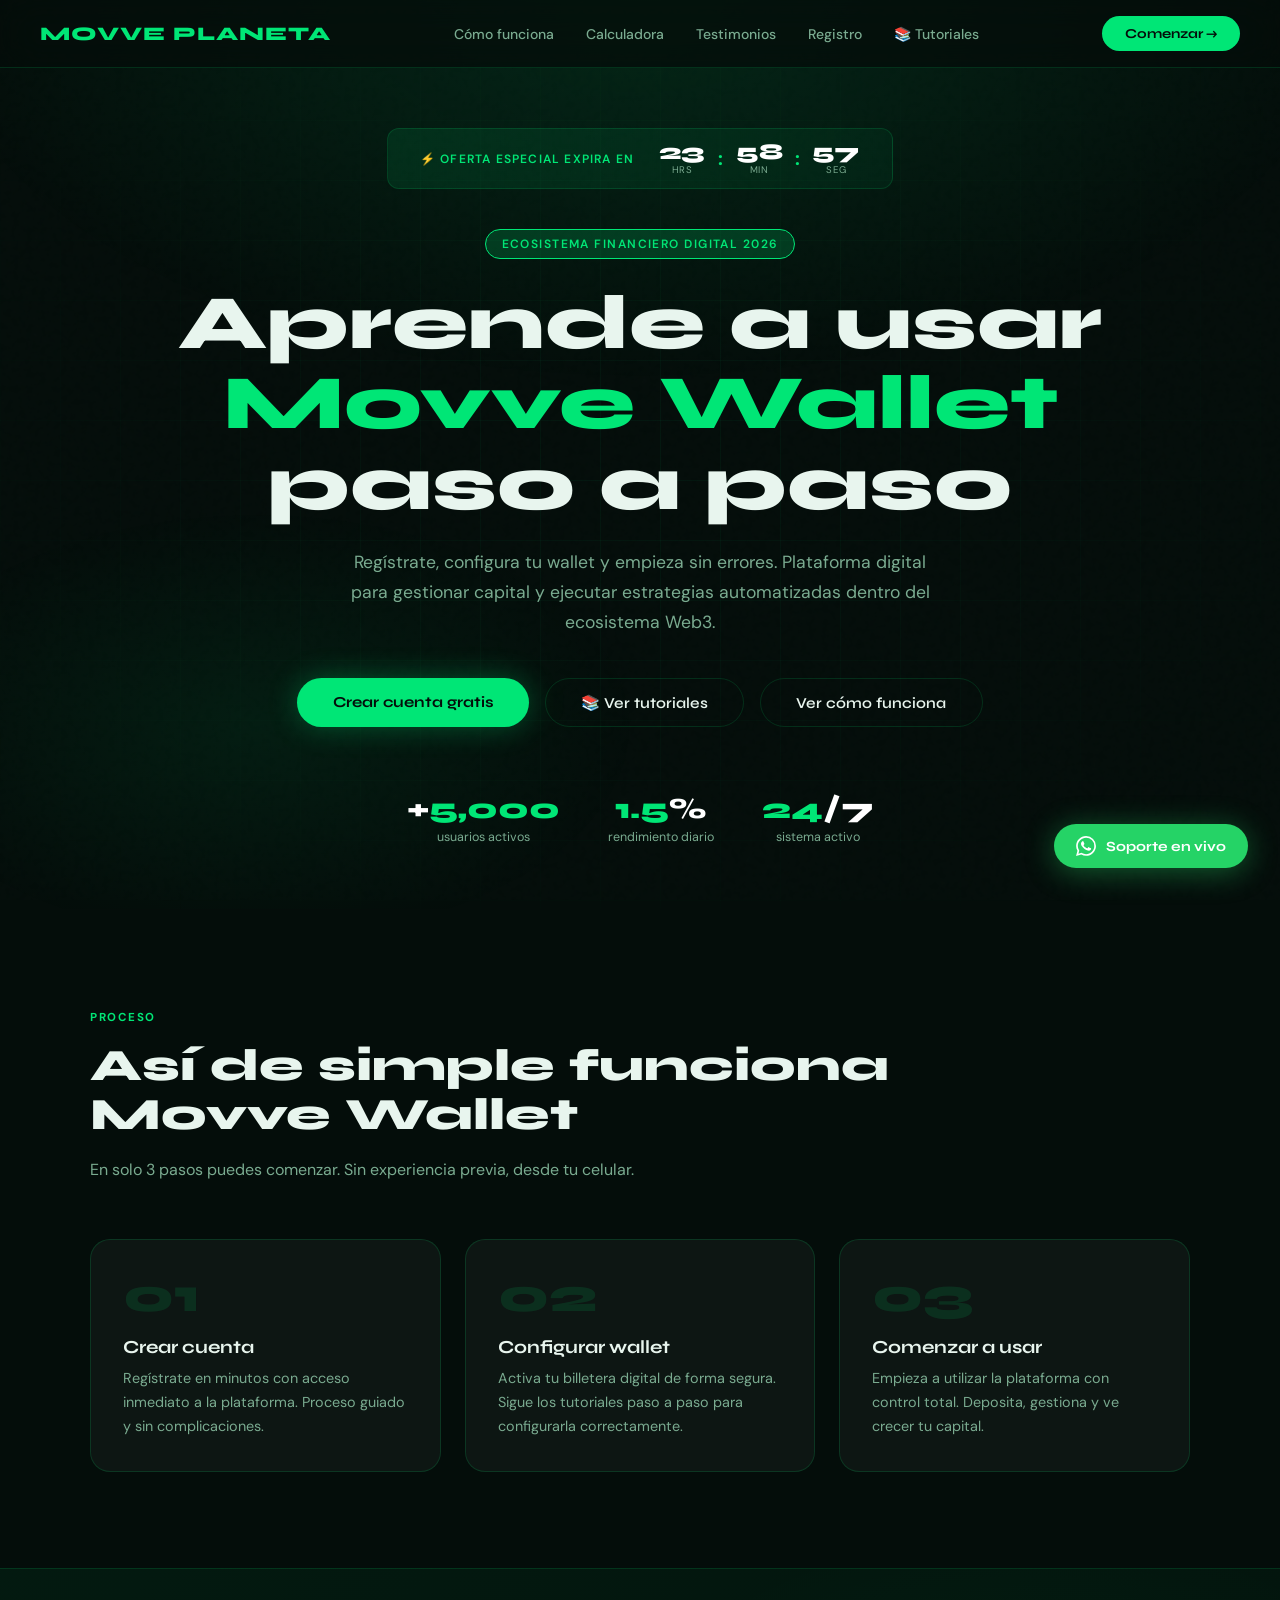
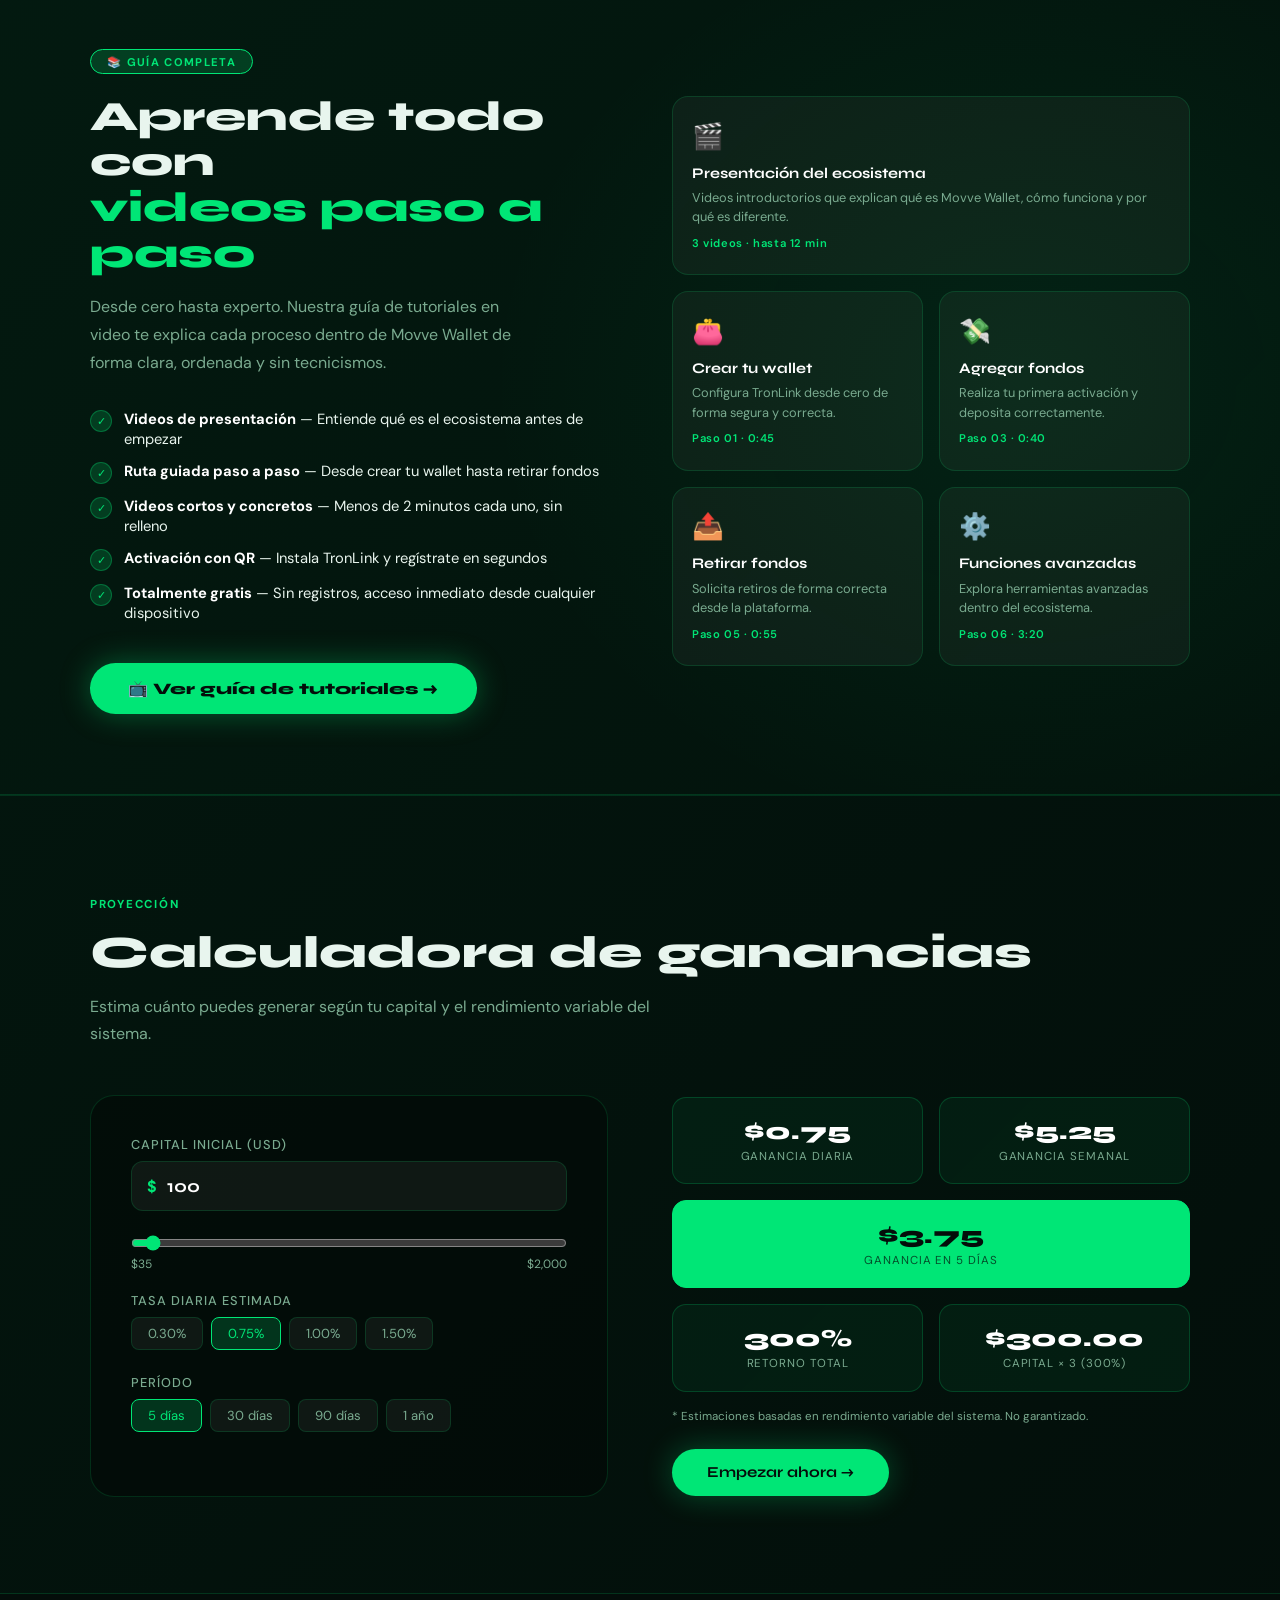
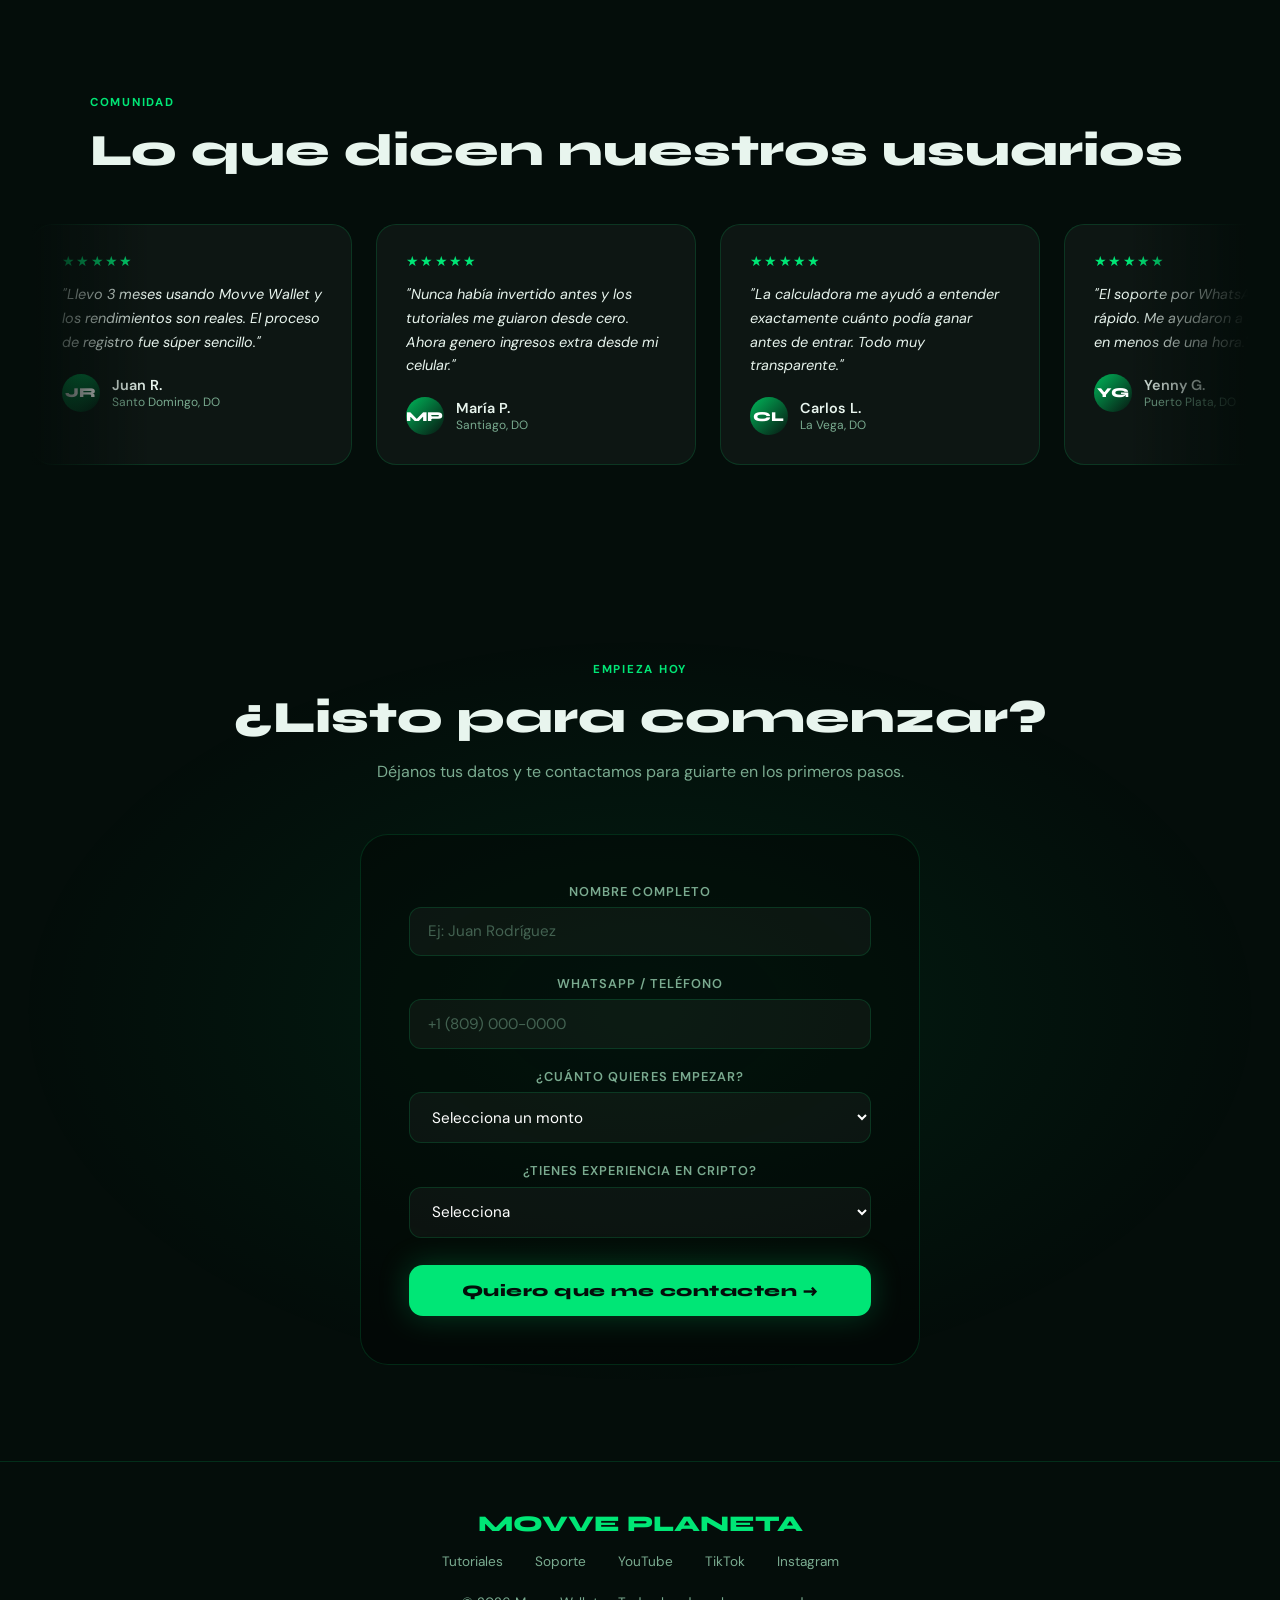
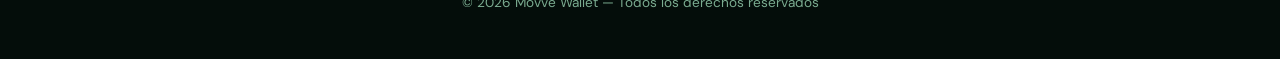
==== commit de8e047b: "Update index.html" ====
--- a/index.html
+++ b/index.html
@@ -1244,12 +1244,12 @@
               <div class="result-lbl" id="res-total-lbl">Ganancia en 5 días</div>
             </div>
             <div class="result-card">
-              <div class="result-val" id="res-apr">274%</div>
-              <div class="result-lbl">APR proyectado</div>
+              <div class="result-val" id="res-apr">300%</div>
+              <div class="result-lbl">Retorno total</div>
             </div>
             <div class="result-card">
-              <div class="result-val" id="res-final">$103.75</div>
-              <div class="result-lbl">Capital final</div>
+              <div class="result-val" id="res-final">$300.00</div>
+              <div class="result-lbl">Capital × 3 (300%)</div>
             </div>
           </div>
           <p style="font-size:0.72rem; color: var(--muted); margin-top:1rem; line-height:1.5;">* Estimaciones basadas en rendimiento variable del sistema. No garantizado.</p>
@@ -1395,8 +1395,8 @@
         const daily = amount * (rate / 100);
         const weekly = daily * 7;
         const total = daily * days;
-        const apr = (rate / 100) * 365 * 100;
-        const final = amount + total;
+        const final = amount * 3; // 300% del capital
+        const apr = 300;
         document.getElementById('res-daily').textContent = '$' + daily.toFixed(2);
         document.getElementById('res-weekly').textContent = '$' + weekly.toFixed(2);
         document.getElementById('res-total').textContent = '$' + total.toFixed(2);
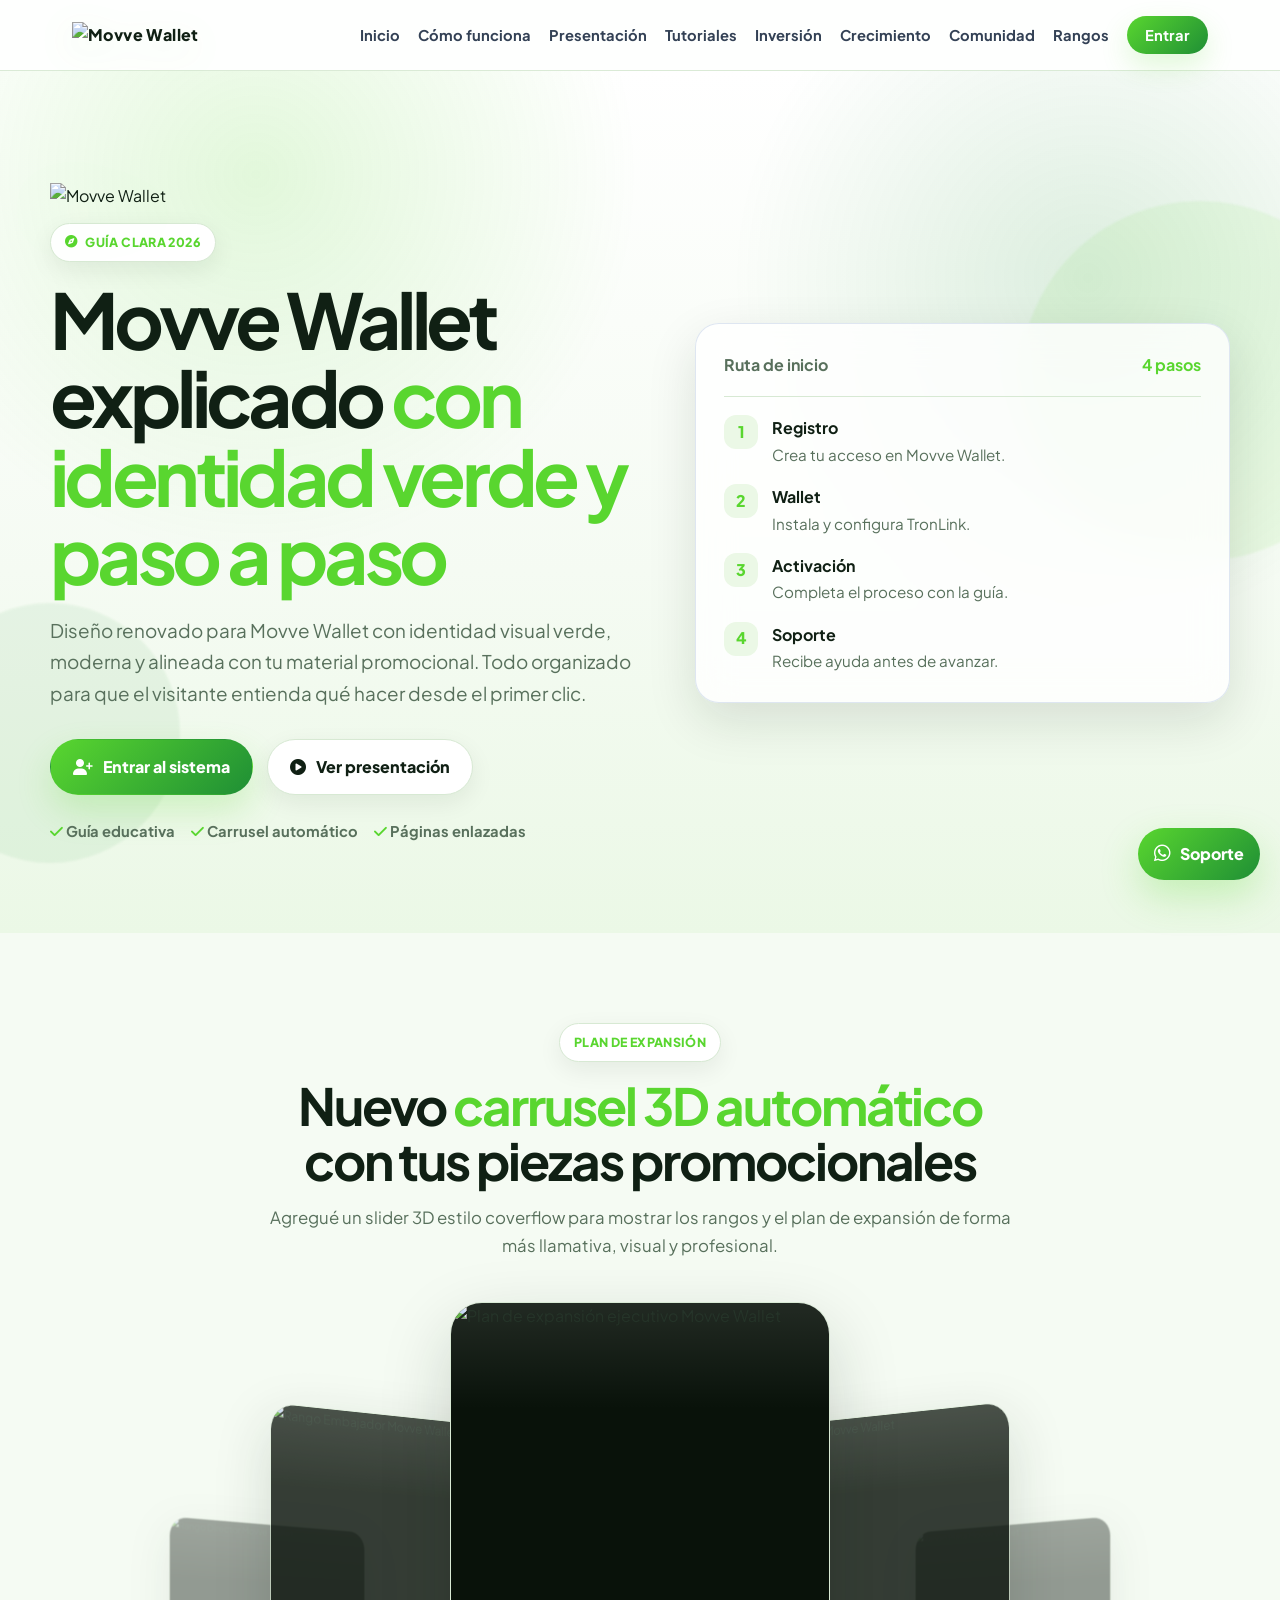
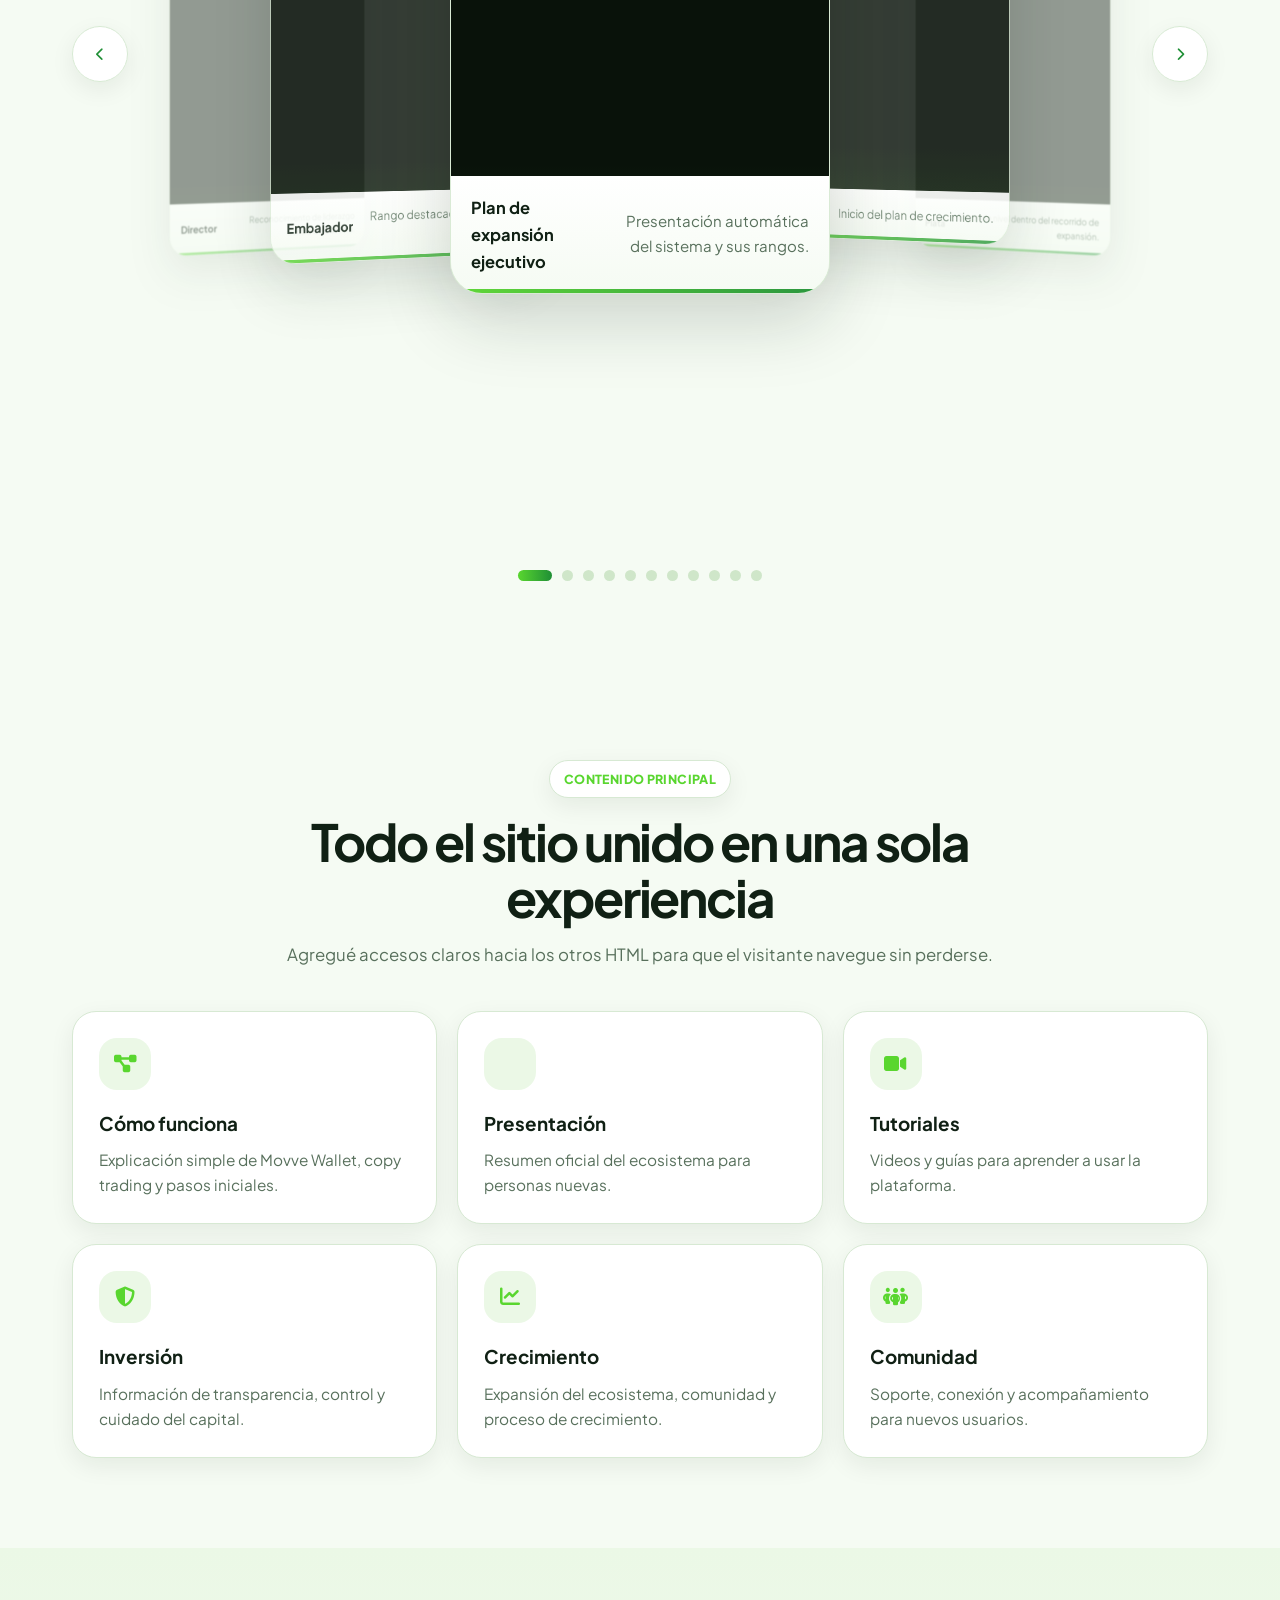
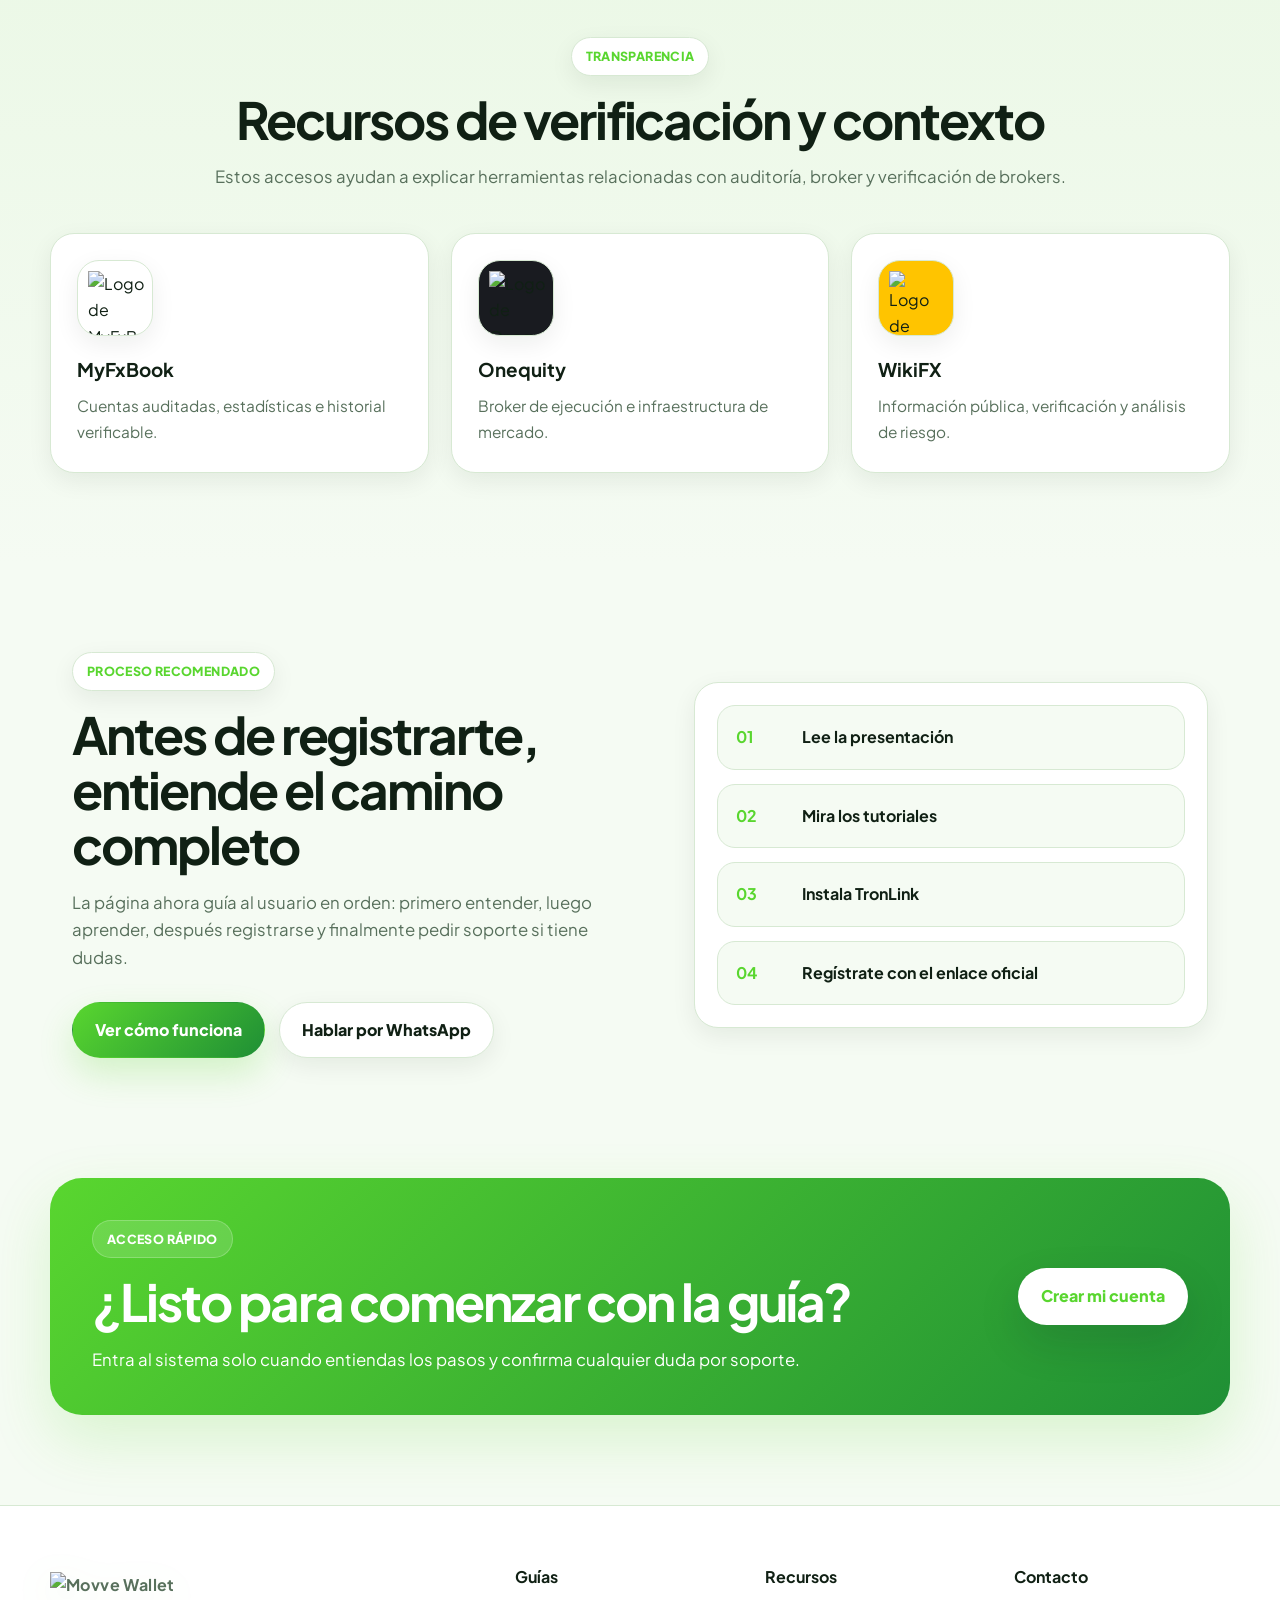
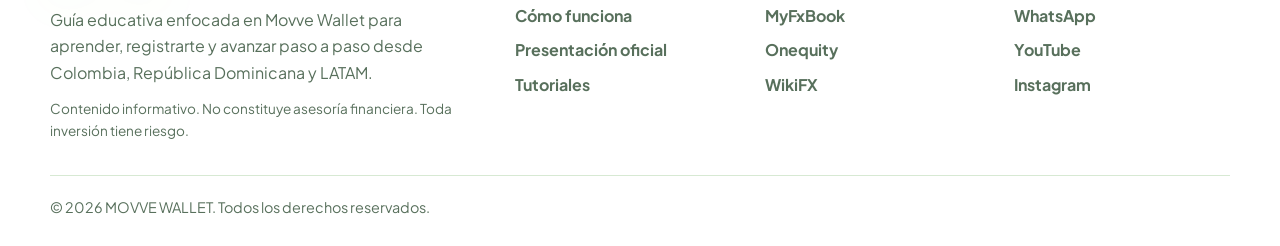
==== commit bf7838d4: "Add files via upload" ====
--- a/index.html
+++ b/index.html
@@ -1,1467 +1,296 @@
-<!DOCTYPE html>
-<html lang="es" prefix="og: https://ogp.me/ns#">
-<head>
-  <meta charset="UTF-8" />
-  <meta name="viewport" content="width=device-width, initial-scale=1.0" />
-
-  <!-- PRIMARY SEO -->
-  <title>Movve Wallet | Plataforma Financiera Digital Web3 — Registrate Gratis 2026</title>
-  <meta name="description" content="Movve Wallet es la plataforma financiera digital para gestionar capital en Web3. Configura tu wallet, deposita y genera rendimientos del 1.5% diario. Guías en video paso a paso. Empieza gratis hoy." />
-  <meta name="keywords" content="movve wallet, movve wallet registro, movve wallet tutoriales, wallet tron, tronlink, web3 finanzas, wallet digital, rendimientos cripto, ecosistema financiero digital, movve planeta" />
-  <meta name="author" content="Movve Planeta" />
-  <meta name="robots" content="index, follow, max-snippet:-1, max-image-preview:large, max-video-preview:-1" />
-  <link rel="canonical" href="https://movveplaneta.site/" />
-
-  <!-- OPEN GRAPH (Facebook, WhatsApp, LinkedIn) -->
-  <meta property="og:type" content="website" />
-  <meta property="og:site_name" content="Movve Planeta" />
-  <meta property="og:title" content="Movve Wallet | Plataforma Financiera Digital Web3" />
-  <meta property="og:description" content="Gestiona tu capital en el ecosistema Web3. Rendimientos del 1.5% diario, wallet segura y guías en video. Regístrate gratis y empieza hoy." />
-  <meta property="og:url" content="https://movveplaneta.site/" />
-  <meta property="og:image" content="https://movveplaneta.site/og-image.jpg" />
-  <meta property="og:image:width" content="1200" />
-  <meta property="og:image:height" content="630" />
-  <meta property="og:image:alt" content="Movve Wallet — Plataforma Financiera Digital Web3" />
-  <meta property="og:locale" content="es_DO" />
-
-  <!-- TWITTER / X CARD -->
-  <meta name="twitter:card" content="summary_large_image" />
-  <meta name="twitter:title" content="Movve Wallet | Plataforma Financiera Digital Web3" />
-  <meta name="twitter:description" content="Gestiona tu capital en Web3 con rendimientos del 1.5% diario. Wallet segura, guías en video y soporte en vivo. Empieza gratis." />
-  <meta name="twitter:image" content="https://movveplaneta.site/og-image.jpg" />
-  <meta name="twitter:image:alt" content="Movve Wallet — Plataforma Financiera Digital" />
-
-  <!-- WHATSAPP PREVIEW -->
-  <meta property="og:image:type" content="image/jpeg" />
-
-  <!-- GEO / REGIONAL -->
-  <meta name="geo.region" content="DO" />
-  <meta name="geo.placename" content="República Dominicana" />
-  <meta name="language" content="Spanish" />
-
-  <!-- FAVICON -->
-  <link rel="icon" href="favicon.png" type="image/png" />
-  <link rel="apple-touch-icon" href="favicon.png" />
-
-  <!-- SCHEMA.ORG — Organización -->
-  <script type="application/ld+json">
-  {
-    "@context": "https://schema.org",
-    "@type": "Organization",
-    "name": "Movve Wallet",
-    "alternateName": "Movve Planeta",
-    "url": "https://movveplaneta.site/",
-    "logo": "https://movveplaneta.site/favicon.png",
-    "description": "Plataforma financiera digital Web3 para gestionar capital, configurar wallets y generar rendimientos automatizados dentro del ecosistema Tron.",
-    "contactPoint": {
-      "@type": "ContactPoint",
-      "telephone": "+18495942190",
-      "contactType": "customer support",
-      "availableLanguage": "Spanish",
-      "contactOption": "TollFree"
-    },
-    "sameAs": [
-      "https://www.youtube.com/@MovvePlaneta",
-      "https://www.tiktok.com/@movveplaneta.guia",
-      "https://www.instagram.com/rolandy.oficial"
-    ]
-  }
-  </script>
-
-  <!-- SCHEMA.ORG — WebSite con Sitelinks Searchbox -->
-  <script type="application/ld+json">
-  {
-    "@context": "https://schema.org",
-    "@type": "WebSite",
-    "name": "Movve Planeta",
-    "url": "https://movveplaneta.site/",
-    "inLanguage": "es",
-    "description": "Guía completa para registrarte y usar Movve Wallet paso a paso. Videos tutoriales, calculadora de ganancias y soporte en vivo.",
-    "publisher": {
-      "@type": "Organization",
-      "name": "Movve Planeta"
-    }
-  }
-  </script>
-
-  <!-- SCHEMA.ORG — FAQPage -->
-  <script type="application/ld+json">
-  {
-    "@context": "https://schema.org",
-    "@type": "FAQPage",
-    "mainEntity": [
-      {
-        "@type": "Question",
-        "name": "¿Qué es Movve Wallet?",
-        "acceptedAnswer": {
-          "@type": "Answer",
-          "text": "Movve Wallet es una plataforma financiera digital que opera dentro del ecosistema Web3 sobre la red Tron, permitiendo gestionar capital, configurar wallets y generar rendimientos diarios automatizados."
-        }
-      },
-      {
-        "@type": "Question",
-        "name": "¿Cómo me registro en Movve Wallet?",
-        "acceptedAnswer": {
-          "@type": "Answer",
-          "text": "Puedes registrarte gratis en Movve Wallet siguiendo tres pasos: instala TronLink, crea tu cuenta en la plataforma y activa tu wallet. Tenemos guías en video paso a paso para guiarte desde cero."
-        }
-      },
-      {
-        "@type": "Question",
-        "name": "¿Cuánto se puede ganar en Movve Wallet?",
-        "acceptedAnswer": {
-          "@type": "Answer",
-          "text": "Movve Wallet ofrece rendimientos variables de hasta 1.5% diario sobre el capital depositado. Usa nuestra calculadora de ganancias para estimar tus proyecciones según tu inversión."
-        }
-      },
-      {
-        "@type": "Question",
-        "name": "¿Se necesita experiencia en cripto para usar Movve Wallet?",
-        "acceptedAnswer": {
-          "@type": "Answer",
-          "text": "No. Movve Wallet está diseñada para principiantes. Contamos con tutoriales en video cortos y claros que explican cada paso desde instalar la wallet hasta retirar fondos, sin tecnicismos."
-        }
-      }
-    ]
-  }
-  </script>
-
-  <!-- FONTS -->
-  <link rel="preconnect" href="https://fonts.googleapis.com" />
-  <link rel="preconnect" href="https://fonts.gstatic.com" crossorigin />
-  <link href="https://fonts.googleapis.com/css2?family=Syne:wght@400;600;700;800&family=DM+Sans:ital,wght@0,300;0,400;0,500;1,300&display=swap" rel="stylesheet" />
-  <style>
-    :root {
-      --green: #00e676;
-      --green-dim: #00b85a;
-      --green-glow: rgba(0,230,118,0.18);
-      --dark: #040d0a;
-      --dark2: #071410;
-      --card: rgba(255,255,255,0.04);
-      --card-border: rgba(0,230,118,0.15);
-      --text: #e8f5ee;
-      --muted: #7aab90;
-      --white: #ffffff;
-      --accent: #00ffa3;
-    }
-
-    *, *::before, *::after { box-sizing: border-box; margin: 0; padding: 0; }
-
-    html { scroll-behavior: smooth; }
-
-    body {
-      font-family: 'DM Sans', sans-serif;
-      background: var(--dark);
-      color: var(--text);
-      overflow-x: hidden;
-    }
-
-    /* NOISE OVERLAY */
-    body::before {
-      content: '';
-      position: fixed;
-      inset: 0;
-      background-image: url("data:image/svg+xml,%3Csvg viewBox='0 0 200 200' xmlns='http://www.w3.org/2000/svg'%3E%3Cfilter id='n'%3E%3CfeTurbulence type='fractalNoise' baseFrequency='0.65' numOctaves='3' stitchTiles='stitch'/%3E%3C/filter%3E%3Crect width='100%25' height='100%25' filter='url(%23n)' opacity='0.04'/%3E%3C/svg%3E");
-      pointer-events: none;
-      z-index: 0;
-      opacity: 0.4;
-    }
-
-    /* NAV */
-    nav {
-      position: fixed;
-      top: 0; left: 0; right: 0;
-      z-index: 100;
-      display: flex;
-      align-items: center;
-      justify-content: space-between;
-      padding: 1rem 2.5rem;
-      backdrop-filter: blur(20px);
-      background: rgba(4,13,10,0.75);
-      border-bottom: 1px solid var(--card-border);
-    }
-    .nav-logo {
-      font-family: 'Syne', sans-serif;
-      font-weight: 800;
-      font-size: 1.2rem;
-      color: var(--green);
-      letter-spacing: 0.05em;
-      text-decoration: none;
-    }
-    .nav-links {
-      display: flex;
-      gap: 2rem;
-      list-style: none;
-    }
-    .nav-links a {
-      color: var(--muted);
-      text-decoration: none;
-      font-size: 0.875rem;
-      font-weight: 500;
-      transition: color 0.2s;
-    }
-    .nav-links a:hover { color: var(--green); }
-    .nav-cta {
-      background: var(--green);
-      color: var(--dark);
-      padding: 0.55rem 1.4rem;
-      border-radius: 100px;
-      font-weight: 700;
-      font-size: 0.85rem;
-      text-decoration: none;
-      font-family: 'Syne', sans-serif;
-      transition: background 0.2s, transform 0.15s;
-    }
-    .nav-cta:hover { background: var(--accent); transform: scale(1.04); }
-
-    /* HERO */
-    .hero {
-      min-height: 100vh;
-      display: flex;
-      flex-direction: column;
-      align-items: center;
-      justify-content: center;
-      text-align: center;
-      padding: 8rem 2rem 4rem;
-      position: relative;
-      overflow: hidden;
-    }
-    .hero-bg {
-      position: absolute;
-      inset: 0;
-      background:
-        radial-gradient(ellipse 80% 60% at 50% 0%, rgba(0,230,118,0.12) 0%, transparent 70%),
-        radial-gradient(ellipse 50% 40% at 20% 80%, rgba(0,230,118,0.07) 0%, transparent 60%);
-      pointer-events: none;
-    }
-    .hero-grid {
-      position: absolute;
-      inset: 0;
-      background-image:
-        linear-gradient(rgba(0,230,118,0.05) 1px, transparent 1px),
-        linear-gradient(90deg, rgba(0,230,118,0.05) 1px, transparent 1px);
-      background-size: 60px 60px;
-      mask-image: radial-gradient(ellipse 80% 80% at 50% 50%, black 0%, transparent 80%);
-      pointer-events: none;
-    }
-
-    /* COUNTDOWN */
-    .countdown-bar {
-      background: linear-gradient(90deg, rgba(0,230,118,0.1), rgba(0,230,118,0.05));
-      border: 1px solid var(--card-border);
-      border-radius: 12px;
-      padding: 0.75rem 2rem;
-      margin-bottom: 2.5rem;
-      display: inline-flex;
-      align-items: center;
-      gap: 1.5rem;
-      position: relative;
-      z-index: 1;
-      animation: fadeDown 0.8s ease both;
-    }
-    .countdown-label {
-      font-size: 0.75rem;
-      font-weight: 600;
-      color: var(--green);
-      text-transform: uppercase;
-      letter-spacing: 0.1em;
-    }
-    .countdown-units {
-      display: flex;
-      gap: 0.75rem;
-      align-items: center;
-    }
-    .countdown-unit {
-      display: flex;
-      flex-direction: column;
-      align-items: center;
-    }
-    .countdown-num {
-      font-family: 'Syne', sans-serif;
-      font-size: 1.4rem;
-      font-weight: 800;
-      color: var(--white);
-      line-height: 1;
-      min-width: 2ch;
-      text-align: center;
-    }
-    .countdown-sub {
-      font-size: 0.6rem;
-      color: var(--muted);
-      text-transform: uppercase;
-      letter-spacing: 0.08em;
-    }
-    .countdown-sep { color: var(--green); font-weight: 700; font-size: 1.2rem; }
-
-    .hero-badge {
-      display: inline-block;
-      background: var(--green-glow);
-      border: 1px solid var(--green);
-      color: var(--green);
-      font-size: 0.75rem;
-      font-weight: 600;
-      padding: 0.35rem 1rem;
-      border-radius: 100px;
-      letter-spacing: 0.12em;
-      text-transform: uppercase;
-      margin-bottom: 1.5rem;
-      position: relative; z-index:1;
-      animation: fadeDown 0.8s ease 0.1s both;
-    }
-
-    .hero h1 {
-      font-family: 'Syne', sans-serif;
-      font-size: clamp(2.4rem, 6vw, 5rem);
-      font-weight: 800;
-      line-height: 1.05;
-      margin-bottom: 1.5rem;
-      position: relative; z-index:1;
-      animation: fadeUp 0.9s ease 0.2s both;
-    }
-    .hero h1 span { color: var(--green); }
-
-    .hero p {
-      max-width: 600px;
-      font-size: 1.1rem;
-      color: var(--muted);
-      line-height: 1.7;
-      margin-bottom: 2.5rem;
-      position: relative; z-index:1;
-      animation: fadeUp 0.9s ease 0.35s both;
-    }
-
-    .hero-btns {
-      display: flex;
-      gap: 1rem;
-      flex-wrap: wrap;
-      justify-content: center;
-      position: relative; z-index:1;
-      animation: fadeUp 0.9s ease 0.45s both;
-    }
-    .btn-primary {
-      background: var(--green);
-      color: var(--dark);
-      padding: 0.9rem 2.2rem;
-      border-radius: 100px;
-      font-family: 'Syne', sans-serif;
-      font-weight: 700;
-      font-size: 0.95rem;
-      text-decoration: none;
-      transition: all 0.2s;
-      box-shadow: 0 0 30px rgba(0,230,118,0.3);
-    }
-    .btn-primary:hover { background: var(--accent); transform: translateY(-2px); box-shadow: 0 0 50px rgba(0,230,118,0.5); }
-    .btn-ghost {
-      border: 1px solid var(--card-border);
-      color: var(--text);
-      padding: 0.9rem 2.2rem;
-      border-radius: 100px;
-      font-family: 'Syne', sans-serif;
-      font-weight: 600;
-      font-size: 0.95rem;
-      text-decoration: none;
-      transition: all 0.2s;
-      backdrop-filter: blur(10px);
-    }
-    .btn-ghost:hover { border-color: var(--green); color: var(--green); }
-
-    .hero-stats {
-      display: flex;
-      gap: 3rem;
-      margin-top: 4rem;
-      position: relative; z-index:1;
-      animation: fadeUp 0.9s ease 0.55s both;
-    }
-    .hero-stat { text-align: center; }
-    .hero-stat-num {
-      font-family: 'Syne', sans-serif;
-      font-size: 1.8rem;
-      font-weight: 800;
-      color: var(--white);
-    }
-    .hero-stat-num span { color: var(--green); }
-    .hero-stat-label { font-size: 0.78rem; color: var(--muted); margin-top: 0.2rem; }
-
-    /* SECTIONS */
-    section { padding: 6rem 2rem; position: relative; }
-    .container { max-width: 1100px; margin: 0 auto; }
-
-    .section-tag {
-      display: inline-block;
-      font-size: 0.72rem;
-      font-weight: 700;
-      letter-spacing: 0.15em;
-      text-transform: uppercase;
-      color: var(--green);
-      margin-bottom: 1rem;
-    }
-    .section-title {
-      font-family: 'Syne', sans-serif;
-      font-size: clamp(1.8rem, 4vw, 2.8rem);
-      font-weight: 800;
-      line-height: 1.1;
-      margin-bottom: 1rem;
-    }
-    .section-sub {
-      color: var(--muted);
-      font-size: 1rem;
-      line-height: 1.7;
-      max-width: 560px;
-    }
-
-    /* STEPS */
-    .steps-grid {
-      display: grid;
-      grid-template-columns: repeat(auto-fit, minmax(280px, 1fr));
-      gap: 1.5rem;
-      margin-top: 3.5rem;
-    }
-    .step-card {
-      background: var(--card);
-      border: 1px solid var(--card-border);
-      border-radius: 20px;
-      padding: 2rem;
-      position: relative;
-      overflow: hidden;
-      transition: transform 0.25s, border-color 0.25s, box-shadow 0.25s;
-    }
-    .step-card::before {
-      content: '';
-      position: absolute;
-      top: 0; left: 0; right: 0;
-      height: 2px;
-      background: linear-gradient(90deg, transparent, var(--green), transparent);
-      opacity: 0;
-      transition: opacity 0.3s;
-    }
-    .step-card:hover { transform: translateY(-4px); border-color: rgba(0,230,118,0.4); box-shadow: 0 20px 60px rgba(0,230,118,0.08); }
-    .step-card:hover::before { opacity: 1; }
-    .step-num {
-      font-family: 'Syne', sans-serif;
-      font-size: 3rem;
-      font-weight: 800;
-      color: rgba(0,230,118,0.12);
-      line-height: 1;
-      margin-bottom: 1rem;
-    }
-    .step-card h3 {
-      font-family: 'Syne', sans-serif;
-      font-size: 1.15rem;
-      font-weight: 700;
-      margin-bottom: 0.6rem;
-    }
-    .step-card p { color: var(--muted); font-size: 0.9rem; line-height: 1.65; }
-
-    /* CALCULATOR */
-    .calc-section {
-      background: linear-gradient(135deg, rgba(0,230,118,0.04), rgba(0,230,118,0.01));
-      border-top: 1px solid var(--card-border);
-      border-bottom: 1px solid var(--card-border);
-    }
-    .calc-wrapper {
-      display: grid;
-      grid-template-columns: 1fr 1fr;
-      gap: 4rem;
-      align-items: center;
-      margin-top: 3rem;
-    }
-    .calc-box {
-      background: rgba(0,0,0,0.3);
-      border: 1px solid var(--card-border);
-      border-radius: 24px;
-      padding: 2.5rem;
-    }
-    .calc-label {
-      font-size: 0.8rem;
-      color: var(--muted);
-      font-weight: 500;
-      margin-bottom: 0.5rem;
-      text-transform: uppercase;
-      letter-spacing: 0.08em;
-    }
-    .calc-input-wrap { position: relative; margin-bottom: 1.5rem; }
-    .calc-input-wrap span {
-      position: absolute;
-      left: 1rem;
-      top: 50%;
-      transform: translateY(-50%);
-      color: var(--green);
-      font-weight: 700;
-      font-size: 1rem;
-    }
-    .calc-input {
-      width: 100%;
-      background: rgba(255,255,255,0.05);
-      border: 1px solid var(--card-border);
-      border-radius: 12px;
-      padding: 0.85rem 1rem 0.85rem 2.2rem;
-      color: var(--white);
-      font-size: 1.1rem;
-      font-family: 'Syne', sans-serif;
-      font-weight: 700;
-      outline: none;
-      transition: border-color 0.2s;
-    }
-    .calc-input:focus { border-color: var(--green); }
-    .calc-range { width: 100%; accent-color: var(--green); cursor: pointer; margin-bottom: 0.3rem; }
-    .calc-range-labels { display: flex; justify-content: space-between; font-size: 0.75rem; color: var(--muted); }
-
-    .calc-rate-selector {
-      display: flex; gap: 0.5rem; margin-bottom: 1.5rem; flex-wrap: wrap;
-    }
-    .rate-btn {
-      background: rgba(255,255,255,0.05);
-      border: 1px solid var(--card-border);
-      border-radius: 8px;
-      padding: 0.45rem 1rem;
-      color: var(--muted);
-      font-size: 0.82rem;
-      cursor: pointer;
-      transition: all 0.2s;
-      font-family: 'DM Sans', sans-serif;
-    }
-    .rate-btn.active, .rate-btn:hover { background: var(--green-glow); border-color: var(--green); color: var(--green); }
-
-    .calc-results { display: grid; grid-template-columns: 1fr 1fr; gap: 1rem; }
-    .result-card {
-      background: rgba(0,230,118,0.06);
-      border: 1px solid rgba(0,230,118,0.2);
-      border-radius: 14px;
-      padding: 1.2rem;
-      text-align: center;
-    }
-    .result-card.highlight {
-      background: var(--green);
-      border-color: var(--green);
-      grid-column: span 2;
-    }
-    .result-card.highlight .result-val { color: var(--dark); }
-    .result-card.highlight .result-lbl { color: rgba(4,13,10,0.7); }
-    .result-val {
-      font-family: 'Syne', sans-serif;
-      font-size: 1.5rem;
-      font-weight: 800;
-      color: var(--white);
-    }
-    .result-lbl { font-size: 0.72rem; color: var(--muted); text-transform: uppercase; letter-spacing: 0.08em; margin-top: 0.2rem; }
-
-    /* TESTIMONIALS */
-    .testimonials-section { overflow: hidden; }
-    .testimonials-track-wrapper {
-      overflow: hidden;
-      margin-top: 3rem;
-      position: relative;
-    }
-    .testimonials-track-wrapper::before,
-    .testimonials-track-wrapper::after {
-      content: '';
-      position: absolute;
-      top: 0; bottom: 0;
-      width: 120px;
-      z-index: 2;
-      pointer-events: none;
-    }
-    .testimonials-track-wrapper::before { left: 0; background: linear-gradient(90deg, var(--dark), transparent); }
-    .testimonials-track-wrapper::after { right: 0; background: linear-gradient(-90deg, var(--dark), transparent); }
-
-    .testimonials-track {
-      display: flex;
-      gap: 1.5rem;
-      width: max-content;
-      animation: scrollTrack 35s linear infinite;
-    }
-    .testimonials-track:hover { animation-play-state: paused; }
-
-    @keyframes scrollTrack {
-      0% { transform: translateX(0); }
-      100% { transform: translateX(-50%); }
-    }
-
-    .tcard {
-      background: var(--card);
-      border: 1px solid var(--card-border);
-      border-radius: 20px;
-      padding: 1.8rem;
-      width: 320px;
-      flex-shrink: 0;
-    }
-    .tcard-stars { color: var(--green); font-size: 0.85rem; margin-bottom: 0.8rem; letter-spacing: 0.1em; }
-    .tcard-text { font-size: 0.9rem; line-height: 1.65; color: var(--text); margin-bottom: 1.2rem; font-style: italic; }
-    .tcard-author { display: flex; align-items: center; gap: 0.75rem; }
-    .tcard-avatar {
-      width: 38px; height: 38px;
-      border-radius: 50%;
-      background: linear-gradient(135deg, var(--green-dim), var(--dark2));
-      display: flex; align-items: center; justify-content: center;
-      font-weight: 800;
-      font-size: 0.85rem;
-      color: var(--white);
-      font-family: 'Syne', sans-serif;
-    }
-    .tcard-name { font-weight: 600; font-size: 0.9rem; }
-    .tcard-role { font-size: 0.75rem; color: var(--muted); }
-
-    /* LEAD FORM */
-    .lead-section {
-      background: radial-gradient(ellipse 70% 60% at 50% 50%, rgba(0,230,118,0.08) 0%, transparent 70%);
-    }
-    .lead-wrapper {
-      max-width: 560px;
-      margin: 3rem auto 0;
-      background: rgba(0,0,0,0.35);
-      border: 1px solid var(--card-border);
-      border-radius: 28px;
-      padding: 3rem;
-    }
-    .form-row { margin-bottom: 1.2rem; }
-    .form-label {
-      display: block;
-      font-size: 0.8rem;
-      font-weight: 600;
-      color: var(--muted);
-      text-transform: uppercase;
-      letter-spacing: 0.08em;
-      margin-bottom: 0.45rem;
-    }
-    .form-input, .form-select {
-      width: 100%;
-      background: rgba(255,255,255,0.04);
-      border: 1px solid var(--card-border);
-      border-radius: 12px;
-      padding: 0.85rem 1.1rem;
-      color: var(--white);
-      font-size: 0.95rem;
-      font-family: 'DM Sans', sans-serif;
-      outline: none;
-      transition: border-color 0.2s, background 0.2s;
-    }
-    .form-input::placeholder { color: rgba(122,171,144,0.5); }
-    .form-input:focus, .form-select:focus { border-color: var(--green); background: rgba(0,230,118,0.04); }
-    .form-select { cursor: pointer; }
-    .form-select option { background: #071410; }
-
-    .form-submit {
-      width: 100%;
-      background: var(--green);
-      color: var(--dark);
-      border: none;
-      padding: 1rem;
-      border-radius: 14px;
-      font-family: 'Syne', sans-serif;
-      font-weight: 800;
-      font-size: 1rem;
-      cursor: pointer;
-      transition: all 0.2s;
-      margin-top: 0.5rem;
-      box-shadow: 0 0 30px rgba(0,230,118,0.25);
-      letter-spacing: 0.03em;
-    }
-    .form-submit:hover { background: var(--accent); transform: translateY(-1px); box-shadow: 0 0 50px rgba(0,230,118,0.4); }
-    .form-submit:active { transform: translateY(0); }
-
-    .form-success {
-      display: none;
-      text-align: center;
-      padding: 2rem;
-    }
-    .form-success .check {
-      font-size: 3rem;
-      display: block;
-      margin-bottom: 1rem;
-    }
-    .form-success h3 {
-      font-family: 'Syne', sans-serif;
-      font-size: 1.4rem;
-      font-weight: 800;
-      margin-bottom: 0.5rem;
-      color: var(--green);
-    }
-    .form-success p { color: var(--muted); }
-
-    /* TUTORIAL SECTION */
-    .tutorial-section {
-      background: linear-gradient(135deg, rgba(0,230,118,0.06) 0%, rgba(0,200,83,0.03) 100%);
-      border-top: 1px solid var(--card-border);
-      border-bottom: 1px solid var(--card-border);
-      padding: 5rem 2rem;
-      position: relative;
-      overflow: hidden;
-    }
-    .tutorial-section::before {
-      content: '';
-      position: absolute;
-      inset: 0;
-      background: radial-gradient(ellipse 60% 80% at 80% 50%, rgba(0,230,118,0.07) 0%, transparent 70%);
-      pointer-events: none;
-    }
-    .tutorial-inner {
-      max-width: 1100px;
-      margin: 0 auto;
-      display: grid;
-      grid-template-columns: 1fr 1fr;
-      gap: 4rem;
-      align-items: center;
-    }
-    .tutorial-left {}
-    .tutorial-badge {
-      display: inline-flex;
-      align-items: center;
-      gap: 0.5rem;
-      background: var(--green-glow);
-      border: 1px solid var(--green);
-      color: var(--green);
-      font-size: 0.7rem;
-      font-weight: 700;
-      padding: 0.3rem 1rem;
-      border-radius: 100px;
-      letter-spacing: 0.12em;
-      text-transform: uppercase;
-      margin-bottom: 1.2rem;
-    }
-    .tutorial-title {
-      font-family: 'Syne', sans-serif;
-      font-size: clamp(1.8rem, 3.5vw, 2.6rem);
-      font-weight: 800;
-      line-height: 1.1;
-      margin-bottom: 1rem;
-    }
-    .tutorial-title span { color: var(--green); }
-    .tutorial-desc {
-      color: var(--muted);
-      font-size: 1rem;
-      line-height: 1.75;
-      margin-bottom: 2rem;
-      max-width: 440px;
-    }
-    .tutorial-pros {
-      display: flex;
-      flex-direction: column;
-      gap: 0.75rem;
-      margin-bottom: 2.5rem;
-    }
-    .tutorial-pro {
-      display: flex;
-      align-items: flex-start;
-      gap: 0.75rem;
-      font-size: 0.92rem;
-      color: var(--text);
-    }
-    .tutorial-pro-icon {
-      width: 22px;
-      height: 22px;
-      background: var(--green-glow);
-      border: 1px solid rgba(0,230,118,0.3);
-      border-radius: 50%;
-      display: flex;
-      align-items: center;
-      justify-content: center;
-      flex-shrink: 0;
-      font-size: 0.7rem;
-      color: var(--green);
-      margin-top: 1px;
-    }
-    .tutorial-pro strong { color: var(--white); }
-    .tutorial-cta {
-      display: inline-flex;
-      align-items: center;
-      gap: 0.6rem;
-      background: var(--green);
-      color: var(--dark);
-      padding: 1rem 2.4rem;
-      border-radius: 100px;
-      font-family: 'Syne', sans-serif;
-      font-weight: 800;
-      font-size: 1rem;
-      text-decoration: none;
-      transition: all 0.2s;
-      box-shadow: 0 0 30px rgba(0,230,118,0.35);
-    }
-    .tutorial-cta:hover { background: var(--accent); transform: translateY(-2px); box-shadow: 0 0 50px rgba(0,230,118,0.5); }
-    .tutorial-right {
-      display: grid;
-      grid-template-columns: 1fr 1fr;
-      gap: 1rem;
-    }
-    .tut-card {
-      background: var(--card);
-      border: 1px solid var(--card-border);
-      border-radius: 16px;
-      padding: 1.4rem 1.2rem;
-      transition: border-color 0.2s, transform 0.2s;
-    }
-    .tut-card:hover { border-color: var(--green); transform: translateY(-3px); }
-    .tut-card:first-child { grid-column: span 2; }
-    .tut-icon { font-size: 1.6rem; margin-bottom: 0.7rem; }
-    .tut-card h4 {
-      font-family: 'Syne', sans-serif;
-      font-weight: 700;
-      font-size: 0.92rem;
-      margin-bottom: 0.4rem;
-      color: var(--white);
-    }
-    .tut-card p { font-size: 0.8rem; color: var(--muted); line-height: 1.5; }
-    .tut-card .tut-count {
-      display: inline-block;
-      margin-top: 0.6rem;
-      font-size: 0.7rem;
-      color: var(--green);
-      font-weight: 600;
-      letter-spacing: 0.05em;
-    }
-    /* ============================================
-       RESPONSIVE — 5 BREAKPOINTS
-       1280px+ = Desktop grande
-       1024px  = Laptop / Desktop normal
-       768px   = Tablet
-       480px   = Móvil normal
-       360px   = Móvil pequeño
-    ============================================ */
-
-    /* LAPTOP / DESKTOP NORMAL (max 1024px) */
-    @media (max-width: 1024px) {
-      nav { padding: 1rem 1.5rem; }
-      .nav-links { gap: 1.2rem; }
-      .nav-links a { font-size: 0.82rem; }
-
-      .hero { padding: 7rem 1.5rem 3.5rem; }
-      .hero h1 { font-size: clamp(2.2rem, 5vw, 3.8rem); }
-
-      .tutorial-inner { gap: 2.5rem; }
-      .tutorial-title { font-size: clamp(1.6rem, 3vw, 2.2rem); }
-
-      .calc-wrapper { gap: 2.5rem; }
-      .steps-grid { grid-template-columns: repeat(auto-fit, minmax(240px, 1fr)); }
-
-      section { padding: 5rem 1.5rem; }
-      .container { padding: 0 0.5rem; }
-    }
-
-    /* TABLET (max 768px) */
-    @media (max-width: 768px) {
-      /* NAV */
-      nav { padding: 0.85rem 1.25rem; }
-      .nav-links { display: none; }
-      .nav-cta { padding: 0.5rem 1.1rem; font-size: 0.8rem; }
-
-      /* HERO */
-      .hero { padding: 6.5rem 1.25rem 3rem; }
-      .hero h1 { font-size: clamp(2rem, 7vw, 3rem); }
-      .hero p { font-size: 0.97rem; }
-      .hero-btns { flex-direction: column; align-items: center; gap: 0.75rem; }
-      .btn-primary, .btn-ghost { width: 100%; max-width: 340px; text-align: center; justify-content: center; }
-      .hero-stats { gap: 1.5rem; margin-top: 3rem; flex-wrap: wrap; justify-content: center; }
-      .hero-stat-num { font-size: 1.5rem; }
-
-      /* COUNTDOWN */
-      .countdown-bar { flex-direction: column; gap: 0.6rem; padding: 0.75rem 1.2rem; text-align: center; }
-
-      /* SECTIONS */
-      section { padding: 4rem 1.25rem; }
-      .section-title { font-size: clamp(1.6rem, 5vw, 2.2rem); }
-
-      /* STEPS */
-      .steps-grid { grid-template-columns: 1fr; gap: 1rem; }
-
-      /* CALCULATOR */
-      .calc-wrapper { grid-template-columns: 1fr; gap: 2rem; }
-      .calc-results { grid-template-columns: 1fr 1fr; }
-      .calc-box { padding: 1.75rem 1.25rem; }
-
-      /* TESTIMONIALS */
-      .tcard { width: 270px; padding: 1.4rem; }
-
-      /* TUTORIAL SECTION */
-      .tutorial-inner { grid-template-columns: 1fr; gap: 2.5rem; }
-      .tutorial-right { grid-template-columns: 1fr 1fr; }
-      .tut-card:first-child { grid-column: span 2; }
-      .tutorial-cta { width: 100%; justify-content: center; }
-
-      /* LEAD FORM */
-      .lead-wrapper { padding: 2rem 1.25rem; margin: 2rem auto 0; }
-
-      /* FLOAT WA */
-      .float-wa { bottom: 1.25rem; right: 1.25rem; padding: 0.65rem 1.1rem; font-size: 0.82rem; }
-    }
-
-    /* MÓVIL NORMAL (max 480px) */
-    @media (max-width: 480px) {
-      /* NAV */
-      nav { padding: 0.75rem 1rem; }
-      .nav-logo { font-size: 1rem; }
-      .nav-cta { padding: 0.45rem 0.9rem; font-size: 0.75rem; }
-
-      /* HERO */
-      .hero { padding: 6rem 1rem 2.5rem; }
-      .hero h1 { font-size: clamp(1.75rem, 8vw, 2.4rem); line-height: 1.1; }
-      .hero p { font-size: 0.9rem; }
-      .hero-stats { gap: 1.2rem; }
-      .hero-stat-num { font-size: 1.3rem; }
-      .hero-stat-label { font-size: 0.7rem; }
-
-      /* COUNTDOWN */
-      .countdown-bar { padding: 0.65rem 1rem; }
-      .countdown-num { font-size: 1.2rem; }
-      .countdown-label { font-size: 0.65rem; }
-
-      /* SECTIONS */
-      section { padding: 3rem 1rem; }
-      .section-title { font-size: clamp(1.4rem, 6vw, 1.9rem); }
-      .section-sub { font-size: 0.9rem; }
-
-      /* STEPS */
-      .step-card { padding: 1.5rem; }
-      .step-num { font-size: 2.2rem; }
-
-      /* CALCULATOR */
-      .calc-box { padding: 1.5rem 1rem; }
-      .calc-results { grid-template-columns: 1fr; }
-      .result-card.highlight { grid-column: span 1; }
-      .result-val { font-size: 1.3rem; }
-
-      /* TESTIMONIALS */
-      .tcard { width: 240px; padding: 1.2rem; }
-      .tcard-text { font-size: 0.82rem; }
-
-      /* TUTORIAL */
-      .tutorial-section { padding: 3rem 1rem; }
-      .tutorial-right { grid-template-columns: 1fr; }
-      .tut-card:first-child { grid-column: span 1; }
-      .tut-card { padding: 1.1rem; }
-      .tutorial-pros { gap: 0.6rem; }
-      .tutorial-pro { font-size: 0.85rem; }
-      .tutorial-title { font-size: clamp(1.5rem, 6vw, 2rem); }
-      .tutorial-desc { font-size: 0.9rem; }
-
-      /* LEAD FORM */
-      .lead-wrapper { padding: 1.5rem 1rem; border-radius: 18px; }
-      .form-input, .form-select { font-size: 0.9rem; padding: 0.75rem 0.9rem; }
-      .form-submit { font-size: 0.95rem; padding: 0.9rem; }
-
-      /* FOOTER */
-      footer { padding: 2.5rem 1rem; }
-      footer .footer-links { gap: 1.2rem; flex-wrap: wrap; justify-content: center; }
-
-      /* FLOAT WA */
-      .float-wa span { display: none; }
-      .float-wa { padding: 0.75rem; border-radius: 50%; width: 48px; height: 48px; justify-content: center; }
-    }
-
-    /* MÓVIL PEQUEÑO (max 360px) */
-    @media (max-width: 360px) {
-      .hero h1 { font-size: 1.6rem; }
-      .btn-primary, .btn-ghost { font-size: 0.85rem; padding: 0.75rem 1.5rem; }
-      .hero-stats { flex-direction: column; gap: 1rem; align-items: center; }
-      .countdown-bar { padding: 0.55rem 0.75rem; }
-      .countdown-num { font-size: 1rem; }
-      .section-title { font-size: 1.35rem; }
-      .nav-logo { font-size: 0.9rem; letter-spacing: 0.02em; }
-      .tcard { width: 210px; }
-      .calc-rate-selector { gap: 0.3rem; }
-      .rate-btn { padding: 0.35rem 0.7rem; font-size: 0.75rem; }
-      .lead-wrapper { padding: 1.25rem 0.875rem; }
-    }
-
-    /* FOOTER */
-    footer {
-      border-top: 1px solid var(--card-border);
-      padding: 3rem 2rem;
-      text-align: center;
-      color: var(--muted);
-      font-size: 0.85rem;
-    }
-    footer .footer-logo {
-      font-family: 'Syne', sans-serif;
-      font-weight: 800;
-      font-size: 1.4rem;
-      color: var(--green);
-      display: block;
-      margin-bottom: 1rem;
-    }
-    footer .footer-links { display: flex; gap: 2rem; justify-content: center; flex-wrap: wrap; margin-bottom: 1.5rem; }
-    footer .footer-links a { color: var(--muted); text-decoration: none; transition: color 0.2s; font-size: 0.85rem; }
-    footer .footer-links a:hover { color: var(--green); }
-
-    /* ANIMATIONS */
-    @keyframes fadeUp {
-      from { opacity: 0; transform: translateY(24px); }
-      to { opacity: 1; transform: translateY(0); }
-    }
-    @keyframes fadeDown {
-      from { opacity: 0; transform: translateY(-16px); }
-      to { opacity: 1; transform: translateY(0); }
-    }
-
-    .reveal {
-      opacity: 0;
-      transform: translateY(30px);
-      transition: opacity 0.7s ease, transform 0.7s ease;
-    }
-    .reveal.visible { opacity: 1; transform: translateY(0); }
-
-    /* FLOATING CTA */
-    .float-wa {
-      position: fixed;
-      bottom: 2rem;
-      right: 2rem;
-      z-index: 200;
-      background: #25d366;
-      color: white;
-      border-radius: 50px;
-      padding: 0.75rem 1.4rem;
-      display: flex;
-      align-items: center;
-      gap: 0.6rem;
-      text-decoration: none;
-      font-weight: 700;
-      font-size: 0.88rem;
-      font-family: 'Syne', sans-serif;
-      box-shadow: 0 4px 30px rgba(37,211,102,0.4);
-      transition: all 0.2s;
-      animation: fadeUp 1s ease 1s both;
-    }
-    .float-wa:hover { transform: translateY(-3px) scale(1.04); box-shadow: 0 8px 40px rgba(37,211,102,0.55); }
-    .float-wa svg { width: 20px; height: 20px; }
-
-  </style>
-</head>
-<body>
-
-  <!-- NAV -->
-  <nav>
-    <a href="#" class="nav-logo">MOVVE PLANETA</a>
-    <ul class="nav-links">
-      <li><a href="#como-funciona">Cómo funciona</a></li>
-      <li><a href="#calculadora">Calculadora</a></li>
-      <li><a href="#testimonios">Testimonios</a></li>
-      <li><a href="#registro">Registro</a></li>
-      <li><a href="tutorial.html">📚 Tutoriales</a></li>
-    </ul>
-    <a href="https://app.movvewallet.com/register/TBwPNoUJCphFFh52NaizpC8kAgy5xAmHi8" target="_blank" class="nav-cta">Comenzar →</a>
-  </nav>
-
-  <!-- HERO -->
-  <section class="hero" id="hero">
-    <div class="hero-bg"></div>
-    <div class="hero-grid"></div>
-
-    <!-- COUNTDOWN -->
-    <div class="countdown-bar">
-      <span class="countdown-label">⚡ Oferta especial expira en</span>
-      <div class="countdown-units">
-        <div class="countdown-unit">
-          <span class="countdown-num" id="cd-hours">23</span>
-          <span class="countdown-sub">hrs</span>
-        </div>
-        <span class="countdown-sep">:</span>
-        <div class="countdown-unit">
-          <span class="countdown-num" id="cd-mins">59</span>
-          <span class="countdown-sub">min</span>
-        </div>
-        <span class="countdown-sep">:</span>
-        <div class="countdown-unit">
-          <span class="countdown-num" id="cd-secs">00</span>
-          <span class="countdown-sub">seg</span>
-        </div>
-      </div>
-    </div>
-
-    <span class="hero-badge">Ecosistema Financiero Digital 2026</span>
-    <h1>Aprende a usar<br /><span>Movve Wallet</span><br />paso a paso</h1>
-    <p>Regístrate, configura tu wallet y empieza sin errores. Plataforma digital para gestionar capital y ejecutar estrategias automatizadas dentro del ecosistema Web3.</p>
-
-    <div class="hero-btns">
-      <a href="https://app.movvewallet.com/register/TBwPNoUJCphFFh52NaizpC8kAgy5xAmHi8" target="_blank" class="btn-primary">Crear cuenta gratis</a>
-      <a href="tutorial.html" class="btn-ghost">📚 Ver tutoriales</a>
-      <a href="#como-funciona" class="btn-ghost">Ver cómo funciona</a>
-    </div>
-
-    <div class="hero-stats">
-      <div class="hero-stat">
-        <div class="hero-stat-num">+<span>5,000</span></div>
-        <div class="hero-stat-label">usuarios activos</div>
-      </div>
-      <div class="hero-stat">
-        <div class="hero-stat-num"><span>1.5</span>%</div>
-        <div class="hero-stat-label">rendimiento diario</div>
-      </div>
-      <div class="hero-stat">
-        <div class="hero-stat-num"><span>24</span>/7</div>
-        <div class="hero-stat-label">sistema activo</div>
-      </div>
-    </div>
-  </section>
-
-  <!-- STEPS -->
-  <section id="como-funciona">
-    <div class="container">
-      <span class="section-tag reveal">Proceso</span>
-      <h2 class="section-title reveal">Así de simple funciona<br />Movve Wallet</h2>
-      <p class="section-sub reveal">En solo 3 pasos puedes comenzar. Sin experiencia previa, desde tu celular.</p>
-
-      <div class="steps-grid">
-        <div class="step-card reveal">
-          <div class="step-num">01</div>
-          <h3>Crear cuenta</h3>
-          <p>Regístrate en minutos con acceso inmediato a la plataforma. Proceso guiado y sin complicaciones.</p>
-        </div>
-        <div class="step-card reveal">
-          <div class="step-num">02</div>
-          <h3>Configurar wallet</h3>
-          <p>Activa tu billetera digital de forma segura. Sigue los tutoriales paso a paso para configurarla correctamente.</p>
-        </div>
-        <div class="step-card reveal">
-          <div class="step-num">03</div>
-          <h3>Comenzar a usar</h3>
-          <p>Empieza a utilizar la plataforma con control total. Deposita, gestiona y ve crecer tu capital.</p>
-        </div>
-      </div>
-    </div>
-  </section>
-
-  <!-- TUTORIAL SECTION -->
-  <section class="tutorial-section" id="tutoriales-seccion">
-    <div class="tutorial-inner">
-      <div class="tutorial-left reveal">
-        <div class="tutorial-badge">📚 Guía completa</div>
-        <h2 class="tutorial-title">Aprende todo con<br /><span>videos paso a paso</span></h2>
-        <p class="tutorial-desc">Desde cero hasta experto. Nuestra guía de tutoriales en video te explica cada proceso dentro de Movve Wallet de forma clara, ordenada y sin tecnicismos.</p>
-
-        <div class="tutorial-pros">
-          <div class="tutorial-pro">
-            <div class="tutorial-pro-icon">✓</div>
-            <span><strong>Videos de presentación</strong> — Entiende qué es el ecosistema antes de empezar</span>
-          </div>
-          <div class="tutorial-pro">
-            <div class="tutorial-pro-icon">✓</div>
-            <span><strong>Ruta guiada paso a paso</strong> — Desde crear tu wallet hasta retirar fondos</span>
-          </div>
-          <div class="tutorial-pro">
-            <div class="tutorial-pro-icon">✓</div>
-            <span><strong>Videos cortos y concretos</strong> — Menos de 2 minutos cada uno, sin relleno</span>
-          </div>
-          <div class="tutorial-pro">
-            <div class="tutorial-pro-icon">✓</div>
-            <span><strong>Activación con QR</strong> — Instala TronLink y regístrate en segundos</span>
-          </div>
-          <div class="tutorial-pro">
-            <div class="tutorial-pro-icon">✓</div>
-            <span><strong>Totalmente gratis</strong> — Sin registros, acceso inmediato desde cualquier dispositivo</span>
-          </div>
-        </div>
-
-        <a href="tutorial.html" class="tutorial-cta">
-          📺 Ver guía de tutoriales →
-        </a>
-      </div>
-
-      <div class="tutorial-right reveal">
-        <div class="tut-card">
-          <div class="tut-icon">🎬</div>
-          <h4>Presentación del ecosistema</h4>
-          <p>Videos introductorios que explican qué es Movve Wallet, cómo funciona y por qué es diferente.</p>
-          <span class="tut-count">3 videos · hasta 12 min</span>
-        </div>
-        <div class="tut-card">
-          <div class="tut-icon">👛</div>
-          <h4>Crear tu wallet</h4>
-          <p>Configura TronLink desde cero de forma segura y correcta.</p>
-          <span class="tut-count">Paso 01 · 0:45</span>
-        </div>
-        <div class="tut-card">
-          <div class="tut-icon">💸</div>
-          <h4>Agregar fondos</h4>
-          <p>Realiza tu primera activación y deposita correctamente.</p>
-          <span class="tut-count">Paso 03 · 0:40</span>
-        </div>
-        <div class="tut-card">
-          <div class="tut-icon">📤</div>
-          <h4>Retirar fondos</h4>
-          <p>Solicita retiros de forma correcta desde la plataforma.</p>
-          <span class="tut-count">Paso 05 · 0:55</span>
-        </div>
-        <div class="tut-card">
-          <div class="tut-icon">⚙️</div>
-          <h4>Funciones avanzadas</h4>
-          <p>Explora herramientas avanzadas dentro del ecosistema.</p>
-          <span class="tut-count">Paso 06 · 3:20</span>
-        </div>
-      </div>
-    </div>
-  </section>
-
-  <!-- CALCULATOR -->
-  <section class="calc-section" id="calculadora">
-    <div class="container">
-      <span class="section-tag reveal">Proyección</span>
-      <h2 class="section-title reveal">Calculadora de ganancias</h2>
-      <p class="section-sub reveal">Estima cuánto puedes generar según tu capital y el rendimiento variable del sistema.</p>
-
-      <div class="calc-wrapper">
-        <div class="calc-box reveal">
-          <div class="form-row">
-            <div class="calc-label">Capital inicial (USD)</div>
-            <div class="calc-input-wrap">
-              <span>$</span>
-              <input type="number" class="calc-input" id="calc-amount" value="100" min="35" max="10000" />
-            </div>
-            <input type="range" class="calc-range" id="calc-slider" min="35" max="2000" value="100" />
-            <div class="calc-range-labels"><span>$35</span><span>$2,000</span></div>
-          </div>
-
-          <div class="form-row">
-            <div class="calc-label">Tasa diaria estimada</div>
-            <div class="calc-rate-selector">
-              <button class="rate-btn" data-rate="0.3">0.30%</button>
-              <button class="rate-btn active" data-rate="0.75">0.75%</button>
-              <button class="rate-btn" data-rate="1.0">1.00%</button>
-              <button class="rate-btn" data-rate="1.5">1.50%</button>
-            </div>
-          </div>
-
-          <div class="form-row">
-            <div class="calc-label">Período</div>
-            <div class="calc-rate-selector">
-              <button class="rate-btn period-btn active" data-days="5">5 días</button>
-              <button class="rate-btn period-btn" data-days="30">30 días</button>
-              <button class="rate-btn period-btn" data-days="90">90 días</button>
-              <button class="rate-btn period-btn" data-days="365">1 año</button>
-            </div>
-          </div>
-        </div>
-
-        <div class="reveal">
-          <div class="calc-results" id="calc-results">
-            <div class="result-card">
-              <div class="result-val" id="res-daily">$0.75</div>
-              <div class="result-lbl">Ganancia diaria</div>
-            </div>
-            <div class="result-card">
-              <div class="result-val" id="res-weekly">$3.75</div>
-              <div class="result-lbl">Ganancia semanal</div>
-            </div>
-            <div class="result-card highlight">
-              <div class="result-val" id="res-total">$3.75</div>
-              <div class="result-lbl" id="res-total-lbl">Ganancia en 5 días</div>
-            </div>
-            <div class="result-card">
-              <div class="result-val" id="res-apr">300%</div>
-              <div class="result-lbl">Retorno total</div>
-            </div>
-            <div class="result-card">
-              <div class="result-val" id="res-final">$300.00</div>
-              <div class="result-lbl">Capital × 3 (300%)</div>
-            </div>
-          </div>
-          <p style="font-size:0.72rem; color: var(--muted); margin-top:1rem; line-height:1.5;">* Estimaciones basadas en rendimiento variable del sistema. No garantizado.</p>
-          <a href="https://app.movvewallet.com/register/TBwPNoUJCphFFh52NaizpC8kAgy5xAmHi8" target="_blank" class="btn-primary" style="display:inline-block; margin-top:1.5rem;">Empezar ahora →</a>
-        </div>
-      </div>
-    </div>
-  </section>
-
-  <!-- TESTIMONIALS -->
-  <section class="testimonials-section" id="testimonios">
-    <div class="container">
-      <span class="section-tag reveal">Comunidad</span>
-      <h2 class="section-title reveal">Lo que dicen nuestros usuarios</h2>
-    </div>
-
-    <div class="testimonials-track-wrapper" style="margin-top:3rem;">
-      <div class="testimonials-track" id="ttrack">
-        <!-- Cards duplicadas para loop infinito -->
-        <div class="tcard"><div class="tcard-stars">★★★★★</div><p class="tcard-text">"Llevo 3 meses usando Movve Wallet y los rendimientos son reales. El proceso de registro fue súper sencillo."</p><div class="tcard-author"><div class="tcard-avatar">JR</div><div><div class="tcard-name">Juan R.</div><div class="tcard-role">Santo Domingo, DO</div></div></div></div>
-        <div class="tcard"><div class="tcard-stars">★★★★★</div><p class="tcard-text">"Nunca había invertido antes y los tutoriales me guiaron desde cero. Ahora genero ingresos extra desde mi celular."</p><div class="tcard-author"><div class="tcard-avatar">MP</div><div><div class="tcard-name">María P.</div><div class="tcard-role">Santiago, DO</div></div></div></div>
-        <div class="tcard"><div class="tcard-stars">★★★★★</div><p class="tcard-text">"La calculadora me ayudó a entender exactamente cuánto podía ganar antes de entrar. Todo muy transparente."</p><div class="tcard-author"><div class="tcard-avatar">CL</div><div><div class="tcard-name">Carlos L.</div><div class="tcard-role">La Vega, DO</div></div></div></div>
-        <div class="tcard"><div class="tcard-stars">★★★★★</div><p class="tcard-text">"El soporte por WhatsApp responde rápido. Me ayudaron a configurar todo en menos de una hora."</p><div class="tcard-author"><div class="tcard-avatar">YG</div><div><div class="tcard-name">Yenny G.</div><div class="tcard-role">Puerto Plata, DO</div></div></div></div>
-        <div class="tcard"><div class="tcard-stars">★★★★★</div><p class="tcard-text">"Empecé con $100 y los resultados superaron mis expectativas. La plataforma es muy intuitiva."</p><div class="tcard-author"><div class="tcard-avatar">RF</div><div><div class="tcard-name">Ramón F.</div><div class="tcard-role">San Cristóbal, DO</div></div></div></div>
-        <div class="tcard"><div class="tcard-stars">★★★★★</div><p class="tcard-text">"Los videos tutoriales son claros y detallados. En dos días ya tenía todo configurado y funcionando."</p><div class="tcard-author"><div class="tcard-avatar">AB</div><div><div class="tcard-name">Ana B.</div><div class="tcard-role">Higüey, DO</div></div></div></div>
-        <!-- DUPLICADOS para loop continuo -->
-        <div class="tcard"><div class="tcard-stars">★★★★★</div><p class="tcard-text">"Llevo 3 meses usando Movve Wallet y los rendimientos son reales. El proceso de registro fue súper sencillo."</p><div class="tcard-author"><div class="tcard-avatar">JR</div><div><div class="tcard-name">Juan R.</div><div class="tcard-role">Santo Domingo, DO</div></div></div></div>
-        <div class="tcard"><div class="tcard-stars">★★★★★</div><p class="tcard-text">"Nunca había invertido antes y los tutoriales me guiaron desde cero. Ahora genero ingresos extra desde mi celular."</p><div class="tcard-author"><div class="tcard-avatar">MP</div><div><div class="tcard-name">María P.</div><div class="tcard-role">Santiago, DO</div></div></div></div>
-        <div class="tcard"><div class="tcard-stars">★★★★★</div><p class="tcard-text">"La calculadora me ayudó a entender exactamente cuánto podía ganar antes de entrar. Todo muy transparente."</p><div class="tcard-author"><div class="tcard-avatar">CL</div><div><div class="tcard-name">Carlos L.</div><div class="tcard-role">La Vega, DO</div></div></div></div>
-        <div class="tcard"><div class="tcard-stars">★★★★★</div><p class="tcard-text">"El soporte por WhatsApp responde rápido. Me ayudaron a configurar todo en menos de una hora."</p><div class="tcard-author"><div class="tcard-avatar">YG</div><div><div class="tcard-name">Yenny G.</div><div class="tcard-role">Puerto Plata, DO</div></div></div></div>
-        <div class="tcard"><div class="tcard-stars">★★★★★</div><p class="tcard-text">"Empecé con $100 y los resultados superaron mis expectativas. La plataforma es muy intuitiva."</p><div class="tcard-author"><div class="tcard-avatar">RF</div><div><div class="tcard-name">Ramón F.</div><div class="tcard-role">San Cristóbal, DO</div></div></div></div>
-        <div class="tcard"><div class="tcard-stars">★★★★★</div><p class="tcard-text">"Los videos tutoriales son claros y detallados. En dos días ya tenía todo configurado y funcionando."</p><div class="tcard-author"><div class="tcard-avatar">AB</div><div><div class="tcard-name">Ana B.</div><div class="tcard-role">Higüey, DO</div></div></div></div>
-      </div>
-    </div>
-  </section>
-
-  <!-- LEAD FORM -->
-  <section class="lead-section" id="registro">
-    <div class="container" style="text-align:center;">
-      <span class="section-tag reveal">Empieza hoy</span>
-      <h2 class="section-title reveal">¿Listo para comenzar?</h2>
-      <p class="section-sub reveal" style="margin:0 auto;">Déjanos tus datos y te contactamos para guiarte en los primeros pasos.</p>
-
-      <div class="lead-wrapper reveal">
-        <div id="form-body">
-          <div class="form-row">
-            <label class="form-label">Nombre completo</label>
-            <input type="text" class="form-input" id="lead-name" placeholder="Ej: Juan Rodríguez" />
-          </div>
-          <div class="form-row">
-            <label class="form-label">WhatsApp / Teléfono</label>
-            <input type="tel" class="form-input" id="lead-phone" placeholder="+1 (809) 000-0000" />
-          </div>
-          <div class="form-row">
-            <label class="form-label">¿Cuánto quieres empezar?</label>
-            <select class="form-select form-input" id="lead-amount">
-              <option value="">Selecciona un monto</option>
-              <option value="35">$35 USD</option>
-              <option value="50">$50 USD</option>
-              <option value="100">$100 USD</option>
-              <option value="200">$200 USD</option>
-              <option value="300+">$300 USD o más</option>
-            </select>
-          </div>
-          <div class="form-row">
-            <label class="form-label">¿Tienes experiencia en cripto?</label>
-            <select class="form-select form-input" id="lead-exp">
-              <option value="">Selecciona</option>
-              <option value="ninguna">Ninguna — soy principiante</option>
-              <option value="poca">Algo — he escuchado sobre el tema</option>
-              <option value="media">Intermedio — ya he usado wallets</option>
-              <option value="avanzada">Avanzado — tengo experiencia</option>
-            </select>
-          </div>
-          <button class="form-submit" id="lead-submit">Quiero que me contacten →</button>
-        </div>
-
-        <div class="form-success" id="form-success">
-          <span class="check">✅</span>
-          <h3>¡Recibido!</h3>
-          <p>Te contactaremos por WhatsApp en las próximas horas para guiarte paso a paso.</p>
-          <a href="https://app.movvewallet.com/register/TBwPNoUJCphFFh52NaizpC8kAgy5xAmHi8" target="_blank" class="btn-primary" style="display:inline-block; margin-top:1.5rem;">También puedes registrarte ahora →</a>
-        </div>
-      </div>
-    </div>
-  </section>
-
-  <!-- FOOTER -->
-  <footer>
-    <span class="footer-logo">MOVVE PLANETA</span>
-    <div class="footer-links">
-      <a href="tutorial.html">Tutoriales</a>
-      <a href="https://wa.me/18495942190">Soporte</a>
-      <a href="https://www.youtube.com/@MovvePlaneta" target="_blank">YouTube</a>
-      <a href="https://www.tiktok.com/@movveplaneta.guia" target="_blank">TikTok</a>
-      <a href="https://www.instagram.com/rolandy.oficial" target="_blank">Instagram</a>
-    </div>
-    <p>© 2026 Movve Wallet — Todos los derechos reservados</p>
-  </footer>
-
-  <!-- FLOATING WHATSAPP -->
-  <a href="https://wa.me/18495942190?text=Hola%20💡%20quiero%20información%20sobre%20Movve%20Wallet" target="_blank" class="float-wa">
-    <svg viewBox="0 0 24 24" fill="currentColor"><path d="M17.472 14.382c-.297-.149-1.758-.867-2.03-.967-.273-.099-.471-.148-.67.15-.197.297-.767.966-.94 1.164-.173.199-.347.223-.644.075-.297-.15-1.255-.463-2.39-1.475-.883-.788-1.48-1.761-1.653-2.059-.173-.297-.018-.458.13-.606.134-.133.298-.347.446-.52.149-.174.198-.298.298-.497.099-.198.05-.371-.025-.52-.075-.149-.669-1.612-.916-2.207-.242-.579-.487-.5-.669-.51-.173-.008-.371-.01-.57-.01-.198 0-.52.074-.792.372-.272.297-1.04 1.016-1.04 2.479 0 1.462 1.065 2.875 1.213 3.074.149.198 2.096 3.2 5.077 4.487.709.306 1.262.489 1.694.625.712.227 1.36.195 1.871.118.571-.085 1.758-.719 2.006-1.413.248-.694.248-1.289.173-1.413-.074-.124-.272-.198-.57-.347m-5.421 7.403h-.004a9.87 9.87 0 01-5.031-1.378l-.361-.214-3.741.982.998-3.648-.235-.374a9.86 9.86 0 01-1.51-5.26c.001-5.45 4.436-9.884 9.888-9.884 2.64 0 5.122 1.03 6.988 2.898a9.825 9.825 0 012.893 6.994c-.003 5.45-4.437 9.884-9.885 9.884m8.413-18.297A11.815 11.815 0 0012.05 0C5.495 0 .16 5.335.157 11.892c0 2.096.547 4.142 1.588 5.945L.057 24l6.305-1.654a11.882 11.882 0 005.683 1.448h.005c6.554 0 11.89-5.335 11.893-11.893a11.821 11.821 0 00-3.48-8.413z"/></svg>
-    Soporte en vivo
-  </a>
-
-  <script>
-    // COUNTDOWN
-    (function() {
-      const saved = localStorage.getItem('movve_countdown');
-      let end;
-      if (saved) {
-        end = parseInt(saved);
-        if (end < Date.now()) {
-          end = Date.now() + 23 * 3600 * 1000 + 59 * 60 * 1000;
-          localStorage.setItem('movve_countdown', end);
-        }
-      } else {
-        end = Date.now() + 23 * 3600 * 1000 + 59 * 60 * 1000;
-        localStorage.setItem('movve_countdown', end);
-      }
-
-      function update() {
-        const diff = Math.max(0, end - Date.now());
-        const h = Math.floor(diff / 3600000);
-        const m = Math.floor((diff % 3600000) / 60000);
-        const s = Math.floor((diff % 60000) / 1000);
-        document.getElementById('cd-hours').textContent = String(h).padStart(2,'0');
-        document.getElementById('cd-mins').textContent = String(m).padStart(2,'0');
-        document.getElementById('cd-secs').textContent = String(s).padStart(2,'0');
-      }
-      update();
-      setInterval(update, 1000);
-    })();
-
-    // CALCULATOR
-    (function() {
-      let rate = 0.75;
-      let days = 5;
-
-      function calc() {
-        const amount = parseFloat(document.getElementById('calc-amount').value) || 0;
-        const daily = amount * (rate / 100);
-        const weekly = daily * 7;
-        const total = daily * days;
-        const final = amount * 3; // 300% del capital
-        const apr = 300;
-        document.getElementById('res-daily').textContent = '$' + daily.toFixed(2);
-        document.getElementById('res-weekly').textContent = '$' + weekly.toFixed(2);
-        document.getElementById('res-total').textContent = '$' + total.toFixed(2);
-        document.getElementById('res-total-lbl').textContent = 'Ganancia en ' + days + (days === 365 ? ' días' : ' días');
-        document.getElementById('res-apr').textContent = apr.toFixed(0) + '%';
-        document.getElementById('res-final').textContent = '$' + final.toFixed(2);
-      }
-
-      document.getElementById('calc-slider').addEventListener('input', function() {
-        document.getElementById('calc-amount').value = this.value;
-        calc();
-      });
-      document.getElementById('calc-amount').addEventListener('input', function() {
-        document.getElementById('calc-slider').value = Math.min(2000, this.value);
-        calc();
-      });
-
-      document.querySelectorAll('.rate-btn:not(.period-btn)').forEach(btn => {
-        btn.addEventListener('click', function() {
-          document.querySelectorAll('.rate-btn:not(.period-btn)').forEach(b => b.classList.remove('active'));
-          this.classList.add('active');
-          rate = parseFloat(this.dataset.rate);
-          calc();
-        });
-      });
-
-      document.querySelectorAll('.period-btn').forEach(btn => {
-        btn.addEventListener('click', function() {
-          document.querySelectorAll('.period-btn').forEach(b => b.classList.remove('active'));
-          this.classList.add('active');
-          days = parseInt(this.dataset.days);
-          calc();
-        });
-      });
-
-      calc();
-    })();
-
-    // LEAD FORM
-    document.getElementById('lead-submit').addEventListener('click', function() {
-      const name = document.getElementById('lead-name').value.trim();
-      const phone = document.getElementById('lead-phone').value.trim();
-      if (!name || !phone) {
-        alert('Por favor completa tu nombre y WhatsApp.');
-        return;
-      }
-      const amount = document.getElementById('lead-amount').value;
-      const exp = document.getElementById('lead-exp').value;
-      const msg = encodeURIComponent(`Hola! Me registré en el formulario.\nNombre: ${name}\nTeléfono: ${phone}\nCapital: $${amount}\nExperiencia: ${exp}`);
-      window.open(`https://wa.me/18495942190?text=${msg}`, '_blank');
-      document.getElementById('form-body').style.display = 'none';
-      document.getElementById('form-success').style.display = 'block';
-    });
-
-    // SCROLL REVEAL
-    const reveals = document.querySelectorAll('.reveal');
-    const observer = new IntersectionObserver(entries => {
-      entries.forEach((e, i) => {
-        if (e.isIntersecting) {
-          setTimeout(() => e.target.classList.add('visible'), i * 80);
-          observer.unobserve(e.target);
-        }
-      });
-    }, { threshold: 0.12 });
-    reveals.forEach(el => observer.observe(el));
-  </script>
-</body>
-</html>
+<!DOCTYPE html>
+<html lang="es">
+<head>
+<meta charset="UTF-8">
+<meta name="viewport" content="width=device-width, initial-scale=1.0, maximum-scale=5.0">
+<title>Movve Wallet | Guía, registro y tutorial paso a paso en Colombia y República Dominicana</title>
+<meta name="description" content="Aprende cómo registrarte en Movve Wallet, configurar tu wallet y entender el proceso paso a paso. Guía en español enfocada en usuarios de Colombia, República Dominicana y LATAM.">
+<meta name="keywords" content="Movve Wallet, Movve Wallet Colombia, Movve Wallet República Dominicana, cómo registrarse en Movve Wallet, tutorial Movve Wallet, qué es Movve Wallet, Movve Wallet LATAM">
+<meta name="author" content="Movve Wallet Guía LATAM">
+<meta name="robots" content="index, follow">
+<link rel="canonical" href="https://movveplaneta.site/">
+<meta property="og:type" content="website">
+<meta property="og:url" content="https://movveplaneta.site/">
+<meta property="og:title" content="Movve Wallet | Guía, registro y tutorial paso a paso en Colombia y República Dominicana">
+<meta property="og:description" content="Aprende cómo registrarte en Movve Wallet, configurar tu wallet y entender el proceso paso a paso. Guía en español enfocada en usuarios de Colombia, República Dominicana y LATAM.">
+<meta property="og:image" content="https://movveplaneta.site/og-image.png">
+<meta name="twitter:card" content="summary_large_image">
+<meta name="twitter:title" content="Movve Wallet | Guía, registro y tutorial paso a paso en Colombia y República Dominicana">
+<meta name="twitter:description" content="Aprende cómo registrarte en Movve Wallet, configurar tu wallet y entender el proceso paso a paso. Guía en español enfocada en usuarios de Colombia, República Dominicana y LATAM.">
+<link rel="icon" type="image/png" href="favicon.png">
+<meta name="theme-color" content="#59d62f">
+<link rel="preconnect" href="https://fonts.googleapis.com">
+<link rel="preconnect" href="https://fonts.gstatic.com" crossorigin>
+<link href="https://fonts.googleapis.com/css2?family=Plus+Jakarta+Sans:wght@400;500;600;700;800&display=swap" rel="stylesheet">
+<link rel="stylesheet" href="https://cdnjs.cloudflare.com/ajax/libs/font-awesome/6.5.0/css/all.min.css">
+<link rel="stylesheet" href="styles.css">
+<script async src="https://www.googletagmanager.com/gtag/js?id=G-BPE238V243"></script>
+<script>
+window.dataLayer = window.dataLayer || [];
+function gtag(){dataLayer.push(arguments);}
+gtag('js', new Date());
+gtag('config', 'G-BPE238V243');
+</script>
+
+<meta name="language" content="es">
+<meta name="distribution" content="global">
+<meta name="audience" content="Colombia, República Dominicana, Latinoamérica">
+</head>
+<body>
+
+<nav class="navbar" id="top">
+  <div class="nav-container">
+    <a class="brand" href="index.html" aria-label="Movve Wallet inicio">
+      <img class="brand-logo brand-logo-nav" src="assets/branding/movve-wallet-logo-full.png" alt="Movve Wallet">
+    </a>
+    <button class="menu-toggle" id="menu-toggle" aria-label="Abrir menú" aria-expanded="false">
+      <span></span><span></span><span></span>
+    </button>
+    <ul class="nav-menu" id="nav-links">
+      <li><a href="index.html">Inicio</a></li>
+      <li><a href="movve.html">Cómo funciona</a></li>
+      <li><a href="presentacion.html">Presentación</a></li>
+      <li><a href="tutoriales.html">Tutoriales</a></li>
+      <li><a href="inversion.html">Inversión</a></li>
+      <li><a href="crecimiento.html">Crecimiento</a></li>
+      <li><a href="comunidad.html">Comunidad</a></li>
+      <li><a href="#rangos">Rangos</a></li>
+      <li><a class="nav-btn" href="https://app.movvewallet.com/register/TBwPNoUJCphFFh52NaizpC8kAgy5xAmHi8" target="_blank" rel="noopener">Entrar</a></li>
+    </ul>
+  </div>
+</nav>
+
+<main>
+  <header class="hero hero-soft">
+    <div class="hero-shape shape-one"></div>
+    <div class="hero-shape shape-two"></div>
+    <div class="hero-content split">
+      <div class="hero-copy">
+        <img class="hero-logo" src="assets/branding/movve-wallet-logo-full.png" alt="Movve Wallet">
+        <span class="eyebrow"><i class="fas fa-compass"></i> Guía clara 2026</span>
+        <h1>Movve Wallet explicado <span>con identidad verde y paso a paso</span></h1>
+        <p class="hero-lead">Diseño renovado para Movve Wallet con identidad visual verde, moderna y alineada con tu material promocional. Todo organizado para que el visitante entienda qué hacer desde el primer clic.</p>
+        <div class="hero-actions">
+          <a class="btn btn-primary" href="https://app.movvewallet.com/register/TBwPNoUJCphFFh52NaizpC8kAgy5xAmHi8" target="_blank" rel="noopener"><i class="fas fa-user-plus"></i> Entrar al sistema</a>
+          <a class="btn btn-light" href="presentacion.html"><i class="fas fa-circle-play"></i> Ver presentación</a>
+        </div>
+        <div class="trust-row">
+          <span><i class="fas fa-check"></i> Guía educativa</span>
+          <span><i class="fas fa-check"></i> Carrusel automático</span>
+          <span><i class="fas fa-check"></i> Páginas enlazadas</span>
+        </div>
+      </div>
+      <aside class="hero-panel glass-card">
+        <div class="panel-header">
+          <span>Ruta de inicio</span>
+          <strong>4 pasos</strong>
+        </div>
+        <ol class="timeline">
+          <li><strong>Registro</strong><span>Crea tu acceso en Movve Wallet.</span></li>
+          <li><strong>Wallet</strong><span>Instala y configura TronLink.</span></li>
+          <li><strong>Activación</strong><span>Completa el proceso con la guía.</span></li>
+          <li><strong>Soporte</strong><span>Recibe ayuda antes de avanzar.</span></li>
+        </ol>
+      </aside>
+    </div>
+  </header>
+
+  <section class="section section-carousel" id="rangos">
+    <div class="section-heading">
+      <span class="eyebrow">Plan de expansión</span>
+      <h2>Nuevo <span>carrusel 3D automático</span> con tus piezas promocionales</h2>
+      <p>Agregué un slider 3D estilo coverflow para mostrar los rangos y el plan de expansión de forma más llamativa, visual y profesional.</p>
+    </div>
+
+    <div class="carousel-shell">
+      <button class="carousel-nav prev" id="rankPrev" aria-label="Ver slide anterior"><i class="fas fa-chevron-left"></i></button>
+      <div class="carousel-viewport" id="rankCarousel" aria-live="polite">
+        <div class="carousel-track">
+          <article class="carousel-slide">
+            <div class="rank-card">
+              <img src="assets/rangos/02-plan-expansion.jpg" alt="Plan de expansión ejecutivo Movve Wallet">
+              <div class="rank-caption"><strong>Plan de expansión ejecutivo</strong><span>Presentación automática del sistema y sus rangos.</span></div>
+            </div>
+          </article>
+          <article class="carousel-slide">
+            <div class="rank-card">
+              <img src="assets/rangos/03-bronce.jpg" alt="Rango Bronce Movve Wallet">
+              <div class="rank-caption"><strong>Bronce</strong><span>Inicio del plan de crecimiento.</span></div>
+            </div>
+          </article>
+          <article class="carousel-slide">
+            <div class="rank-card">
+              <img src="assets/rangos/04-plata.jpg" alt="Rango Plata Movve Wallet">
+              <div class="rank-caption"><strong>Plata</strong><span>Segundo nivel dentro del recorrido de expansión.</span></div>
+            </div>
+          </article>
+          <article class="carousel-slide">
+            <div class="rank-card">
+              <img src="assets/rangos/05-oro.jpg" alt="Rango Oro Movve Wallet">
+              <div class="rank-caption"><strong>Oro</strong><span>Progreso y consolidación dentro del plan.</span></div>
+            </div>
+          </article>
+          <article class="carousel-slide">
+            <div class="rank-card">
+              <img src="assets/rangos/06-esmeralda.jpg" alt="Rango Esmeralda Movve Wallet">
+              <div class="rank-caption"><strong>Esmeralda</strong><span>Escalado con identidad visual premium.</span></div>
+            </div>
+          </article>
+          <article class="carousel-slide">
+            <div class="rank-card">
+              <img src="assets/rangos/07-rubi.jpg" alt="Rango Rubí Movve Wallet">
+              <div class="rank-caption"><strong>Rubí</strong><span>Un rango de alto impacto visual.</span></div>
+            </div>
+          </article>
+          <article class="carousel-slide">
+            <div class="rank-card">
+              <img src="assets/rangos/08-diamante.jpg" alt="Rango Diamante Movve Wallet">
+              <div class="rank-caption"><strong>Diamante</strong><span>Un paso clave dentro del recorrido.</span></div>
+            </div>
+          </article>
+          <article class="carousel-slide">
+            <div class="rank-card">
+              <img src="assets/rangos/09-doble-diamante.jpg" alt="Rango Doble Diamante Movve Wallet">
+              <div class="rank-caption"><strong>Doble Diamante</strong><span>Mayor visibilidad para rangos superiores.</span></div>
+            </div>
+          </article>
+          <article class="carousel-slide">
+            <div class="rank-card">
+              <img src="assets/rangos/10-triple-diamante.jpg" alt="Rango Triple Diamante Movve Wallet">
+              <div class="rank-caption"><strong>Triple Diamante</strong><span>Diseño rotativo para mostrar resultados y metas.</span></div>
+            </div>
+          </article>
+          <article class="carousel-slide">
+            <div class="rank-card">
+              <img src="assets/rangos/11-director.jpg" alt="Rango Director Movve Wallet">
+              <div class="rank-caption"><strong>Director</strong><span>Reconocimiento de liderazgo dentro del sistema.</span></div>
+            </div>
+          </article>
+          <article class="carousel-slide">
+            <div class="rank-card">
+              <img src="assets/rangos/01-embajador.jpg" alt="Rango Embajador Movve Wallet">
+              <div class="rank-caption"><strong>Embajador</strong><span>Rango destacado para cerrar el recorrido visual.</span></div>
+            </div>
+          </article>
+        </div>
+      </div>
+      <button class="carousel-nav next" id="rankNext" aria-label="Ver siguiente slide"><i class="fas fa-chevron-right"></i></button>
+    </div>
+    <div class="carousel-dots" id="rankDots" aria-label="Indicadores del carrusel"></div>
+  </section>
+
+
+  <section class="section" id="presentacion">
+    <div class="section-heading">
+      <span class="eyebrow">Contenido principal</span>
+      <h2>Todo el sitio unido en una sola experiencia</h2>
+      <p>Agregué accesos claros hacia los otros HTML para que el visitante navegue sin perderse.</p>
+    </div>
+    <div class="feature-grid six">
+      <a class="feature-card" href="movve.html"><i class="fas fa-diagram-project"></i><h3>Cómo funciona</h3><p>Explicación simple de Movve Wallet, copy trading y pasos iniciales.</p></a>
+      <a class="feature-card" href="presentacion.html"><i class="fas fa-presentation-screen"></i><h3>Presentación</h3><p>Resumen oficial del ecosistema para personas nuevas.</p></a>
+      <a class="feature-card" href="tutoriales.html"><i class="fas fa-video"></i><h3>Tutoriales</h3><p>Videos y guías para aprender a usar la plataforma.</p></a>
+      <a class="feature-card" href="inversion.html"><i class="fas fa-shield-halved"></i><h3>Inversión</h3><p>Información de transparencia, control y cuidado del capital.</p></a>
+      <a class="feature-card" href="crecimiento.html"><i class="fas fa-chart-line"></i><h3>Crecimiento</h3><p>Expansión del ecosistema, comunidad y proceso de crecimiento.</p></a>
+      <a class="feature-card" href="comunidad.html"><i class="fas fa-people-group"></i><h3>Comunidad</h3><p>Soporte, conexión y acompañamiento para nuevos usuarios.</p></a>
+    </div>
+  </section>
+
+  <section class="section tinted">
+    <div class="section-heading">
+      <span class="eyebrow">Transparencia</span>
+      <h2>Recursos de verificación y contexto</h2>
+      <p>Estos accesos ayudan a explicar herramientas relacionadas con auditoría, broker y verificación de brokers.</p>
+    </div>
+    <div class="company-grid">
+      <a class="company-card company-card-logo" href="myfxbook.html">
+        <div class="company-logo-box">
+          <img src="assets/companies/myfxbook-logo.png" alt="Logo de MyFxBook">
+        </div>
+        <h3>MyFxBook</h3>
+        <p>Cuentas auditadas, estadísticas e historial verificable.</p>
+      </a>
+
+      <a class="company-card company-card-logo" href="onequity.html">
+        <div class="company-logo-box dark">
+          <img src="assets/companies/onequity-logo.png" alt="Logo de Onequity">
+        </div>
+        <h3>Onequity</h3>
+        <p>Broker de ejecución e infraestructura de mercado.</p>
+      </a>
+
+      <a class="company-card company-card-logo" href="wikifx.html">
+        <div class="company-logo-box yellow">
+          <img src="assets/companies/wikifx-logo.webp" alt="Logo de WikiFX">
+        </div>
+        <h3>WikiFX</h3>
+        <p>Información pública, verificación y análisis de riesgo.</p>
+      </a>
+    </div>
+  </section>
+
+  <section class="section split-section">
+    <div>
+      <span class="eyebrow">Proceso recomendado</span>
+      <h2>Antes de registrarte, entiende el camino completo</h2>
+      <p>La página ahora guía al usuario en orden: primero entender, luego aprender, después registrarse y finalmente pedir soporte si tiene dudas.</p>
+      <div class="hero-actions">
+        <a class="btn btn-primary" href="movve.html">Ver cómo funciona</a>
+        <a class="btn btn-light" href="https://wa.me/18495942190?text=Hola%20%F0%9F%92%A1%20quiero%20informaci%C3%B3n%20sobre%20Movve%20Wallet" target="_blank" rel="noopener">Hablar por WhatsApp</a>
+      </div>
+    </div>
+    <div class="steps-card">
+      <div class="step"><b>01</b><span>Lee la presentación</span></div>
+      <div class="step"><b>02</b><span>Mira los tutoriales</span></div>
+      <div class="step"><b>03</b><span>Instala TronLink</span></div>
+      <div class="step"><b>04</b><span>Regístrate con el enlace oficial</span></div>
+    </div>
+  </section>
+
+  <section class="cta-band">
+    <div>
+      <span class="eyebrow">Acceso rápido</span>
+      <h2>¿Listo para comenzar con la guía?</h2>
+      <p>Entra al sistema solo cuando entiendas los pasos y confirma cualquier duda por soporte.</p>
+    </div>
+    <a class="btn btn-white" href="https://app.movvewallet.com/register/TBwPNoUJCphFFh52NaizpC8kAgy5xAmHi8" target="_blank" rel="noopener">Crear mi cuenta</a>
+  </section>
+</main>
+
+<footer class="footer">
+  <div class="footer-grid">
+    <div>
+      <a class="brand footer-brand" href="index.html" aria-label="Movve Wallet inicio">
+        <img class="brand-logo brand-logo-footer" src="assets/branding/movve-wallet-logo-full.png" alt="Movve Wallet">
+      </a>
+      <p>Guía educativa enfocada en Movve Wallet para aprender, registrarte y avanzar paso a paso desde Colombia, República Dominicana y LATAM.</p>
+      <p class="tiny">Contenido informativo. No constituye asesoría financiera. Toda inversión tiene riesgo.</p>
+    </div>
+    <div>
+      <h3>Guías</h3>
+      <a href="movve.html">Cómo funciona</a>
+      <a href="presentacion.html">Presentación oficial</a>
+      <a href="tutoriales.html">Tutoriales</a>
+    </div>
+    <div>
+      <h3>Recursos</h3>
+      <a href="myfxbook.html">MyFxBook</a>
+      <a href="onequity.html">Onequity</a>
+      <a href="wikifx.html">WikiFX</a>
+    </div>
+    <div>
+      <h3>Contacto</h3>
+      <a href="https://wa.me/18495942190?text=Hola%20%F0%9F%92%A1%20quiero%20informaci%C3%B3n%20sobre%20Movve%20Wallet" target="_blank" rel="noopener">WhatsApp</a>
+      <a href="https://www.youtube.com/@MovvePlaneta" target="_blank" rel="noopener">YouTube</a>
+      <a href="https://www.instagram.com/rolandy.oficial" target="_blank" rel="noopener">Instagram</a>
+    </div>
+  </div>
+  <div class="footer-bottom">© 2026 MOVVE WALLET. Todos los derechos reservados.</div>
+</footer>
+<a class="floating-wa" href="https://wa.me/18495942190?text=Hola%20%F0%9F%92%A1%20quiero%20informaci%C3%B3n%20sobre%20Movve%20Wallet" target="_blank" rel="noopener" aria-label="Contactar por WhatsApp">
+  <i class="fab fa-whatsapp"></i>
+  <span>Soporte</span>
+</a>
+<script src="script.js"></script>
+</body>
+</html>
--- a/styles.css
+++ b/styles.css
@@ -0,0 +1,1102 @@
+
+:root{
+  --primary:#59d62f;
+  --primary-2:#1f8f35;
+  --sky:#a7f359;
+  --ink:#102014;
+  --muted:#58705c;
+  --soft:#f5fbf3;
+  --soft-2:#ebf8e6;
+  --card:#ffffff;
+  --line:#d7e9d3;
+  --cream:#fbfff8;
+  --shadow-sm:0 8px 24px rgba(16,32,20,.07);
+  --shadow-md:0 18px 50px rgba(16,32,20,.12);
+  --radius:24px;
+  --radius-sm:16px;
+  --max:1180px;
+  --transition:all .28s ease;
+}
+*{box-sizing:border-box;margin:0;padding:0}
+html{scroll-behavior:smooth}
+body{font-family:'Plus Jakarta Sans',Inter,system-ui,sans-serif;background:var(--soft);color:var(--ink);line-height:1.65;overflow-x:hidden}
+a{color:inherit;text-decoration:none} img{max-width:100%;display:block}
+.navbar{position:sticky;top:0;z-index:1000;background:rgba(255,255,255,.88);backdrop-filter:blur(18px);border-bottom:1px solid rgba(215,233,211,.92);transition:var(--transition)}
+.navbar.scrolled{box-shadow:var(--shadow-sm)}
+.nav-container{max-width:var(--max);margin:auto;display:flex;align-items:center;justify-content:space-between;padding:14px 22px;gap:18px}
+.brand{display:inline-flex;align-items:center;gap:10px;font-weight:800;letter-spacing:.4px;color:var(--ink)}
+.brand-logo{display:block;height:auto;max-width:100%}
+.brand-logo-nav{width:220px;filter:drop-shadow(0 10px 18px rgba(89,214,47,.12))}
+.brand-logo-footer{width:240px;filter:drop-shadow(0 10px 18px rgba(89,214,47,.10))}
+.hero-logo{width:min(320px,78vw);margin:0 0 14px;filter:drop-shadow(0 18px 35px rgba(89,214,47,.12))}
+.brand-mark{width:42px;height:42px;border-radius:14px;background:linear-gradient(135deg,var(--primary),var(--primary-2));display:grid;place-items:center;color:#fff;box-shadow:0 12px 28px rgba(89,214,47,.28);font-size:.85rem}
+.brand-text{font-size:1rem;white-space:nowrap}.nav-menu{display:flex;align-items:center;gap:20px;list-style:none}.nav-menu a{font-size:.92rem;font-weight:700;color:#334155;transition:var(--transition)}.nav-menu a:hover{color:var(--primary)}.nav-btn{background:linear-gradient(135deg,var(--primary),var(--primary-2));color:#fff!important;padding:10px 18px;border-radius:999px;box-shadow:0 12px 28px rgba(89,214,47,.22)}
+.menu-toggle{display:none;background:transparent;border:0;cursor:pointer;gap:5px;flex-direction:column}.menu-toggle span{display:block;width:27px;height:3px;border-radius:999px;background:var(--ink);transition:var(--transition)}
+.hero,.page-hero{position:relative;isolation:isolate;padding:112px 22px 90px;overflow:hidden}.hero-soft{min-height:710px;display:grid;align-items:center}.hero::before,.page-hero::before{content:"";position:absolute;inset:0;background:radial-gradient(circle at 20% 12%,rgba(89,214,47,.16),transparent 30%),radial-gradient(circle at 85% 24%,rgba(31,143,53,.14),transparent 28%),linear-gradient(180deg,#ffffff 0%,#f5fbf3 58%,#ebf8e6 100%);z-index:-3}.hero-shape{position:absolute;border-radius:50%;filter:blur(1px);opacity:.7;z-index:-2}.shape-one{width:360px;height:360px;background:rgba(89,214,47,.12);right:-100px;top:130px}.shape-two{width:260px;height:260px;background:rgba(31,143,53,.10);left:-80px;bottom:70px}.split,.split-section{max-width:var(--max);margin:auto;display:grid;grid-template-columns:1.05fr .95fr;gap:54px;align-items:center}.hero-copy h1,.page-hero h1{font-size:clamp(2.55rem,6vw,5rem);line-height:1.02;letter-spacing:-.06em;margin:18px 0 22px;color:var(--ink)}.hero-copy h1 span,.page-hero h1 span,.section-heading h2 span{color:var(--primary)}.hero-lead,.page-hero p{font-size:1.18rem;color:var(--muted);max-width:720px}.eyebrow{display:inline-flex;align-items:center;gap:8px;background:#fff;border:1px solid var(--line);box-shadow:var(--shadow-sm);color:var(--primary);font-weight:800;letter-spacing:.03em;text-transform:uppercase;font-size:.78rem;border-radius:999px;padding:8px 14px}.hero-actions{display:flex;gap:14px;flex-wrap:wrap;margin-top:30px}.center{justify-content:center}.btn{display:inline-flex;align-items:center;justify-content:center;gap:10px;border-radius:999px;padding:14px 22px;font-weight:800;transition:var(--transition);border:1px solid transparent}.btn:hover{transform:translateY(-3px)}.btn-primary{background:linear-gradient(135deg,var(--primary),var(--primary-2));color:#fff;box-shadow:0 16px 34px rgba(89,214,47,.22)}.btn-light{background:#fff;border-color:var(--line);color:var(--ink);box-shadow:var(--shadow-sm)}.btn-white{background:#fff;color:var(--primary);box-shadow:0 18px 44px rgba(15,23,42,.14)}.trust-row{display:flex;gap:16px;flex-wrap:wrap;margin-top:24px;color:var(--muted);font-weight:700;font-size:.92rem}.trust-row i{color:var(--primary)}.glass-card{background:rgba(255,255,255,.82);border:1px solid rgba(219,228,240,.9);box-shadow:var(--shadow-md);backdrop-filter:blur(18px);border-radius:var(--radius)}.hero-panel{padding:28px}.panel-header{display:flex;justify-content:space-between;align-items:center;border-bottom:1px solid var(--line);padding-bottom:18px;margin-bottom:18px}.panel-header span{color:var(--muted);font-weight:700}.panel-header strong{color:var(--primary)}.timeline{list-style:none;display:grid;gap:16px;counter-reset:step}.timeline li{position:relative;padding-left:48px}.timeline li::before{counter-increment:step;content:counter(step);position:absolute;left:0;top:0;width:34px;height:34px;border-radius:12px;background:var(--soft-2);color:var(--primary);display:grid;place-items:center;font-weight:800}.timeline strong{display:block}.timeline span{color:var(--muted);font-size:.95rem}.section{max-width:var(--max);margin:auto;padding:88px 22px}.section.tinted{max-width:none;background:linear-gradient(180deg,#ebf8e6,#f5fbf3);padding-left:22px;padding-right:22px}.section.tinted>.section-heading,.section.tinted>.company-grid{max-width:var(--max);margin-left:auto;margin-right:auto}.section-heading{text-align:center;max-width:760px;margin:0 auto 42px}.section-heading h2,.split-section h2,.cta-band h2,.notice-card h2{font-size:clamp(2rem,4vw,3.35rem);line-height:1.08;letter-spacing:-.04em;margin:16px 0;color:var(--ink)}.section-heading p,.split-section p,.cta-band p,.notice-card p{color:var(--muted);font-size:1.05rem}.feature-grid{display:grid;grid-template-columns:repeat(4,1fr);gap:20px}.feature-grid.six{grid-template-columns:repeat(3,1fr)}.feature-grid.mini{grid-template-columns:repeat(2,1fr)}.feature-card,.info-card,.company-card,.video-card{background:var(--card);border:1px solid var(--line);border-radius:var(--radius);padding:26px;box-shadow:var(--shadow-sm);transition:var(--transition);position:relative;overflow:hidden}.feature-card::after,.info-card::after,.company-card::after,.video-card::after{content:"";position:absolute;inset:auto 0 0 0;height:4px;background:linear-gradient(90deg,var(--primary),var(--primary-2));transform:scaleX(0);transform-origin:left;transition:var(--transition)}.feature-card:hover,.info-card:hover,.company-card:hover,.video-card:hover{transform:translateY(-8px);box-shadow:var(--shadow-md);border-color:#b9ddb0}.feature-card:hover::after,.info-card:hover::after,.company-card:hover::after,.video-card:hover::after{transform:scaleX(1)}.feature-card i,.info-card i{width:52px;height:52px;border-radius:18px;background:var(--soft-2);display:grid;place-items:center;color:var(--primary);font-size:1.25rem;margin-bottom:18px}.feature-card h3,.info-card h3,.company-card h3,.video-card h3{font-size:1.18rem;margin-bottom:8px}.feature-card p,.info-card p,.company-card p,.video-card p{color:var(--muted);font-size:.96rem}.company-grid{display:grid;grid-template-columns:repeat(3,1fr);gap:22px}.company-card span{width:56px;height:56px;border-radius:20px;display:grid;place-items:center;background:linear-gradient(135deg,var(--primary),var(--primary-2));color:#fff;font-weight:900;margin-bottom:18px}.steps-card{display:grid;gap:14px;background:#fff;border:1px solid var(--line);border-radius:var(--radius);padding:22px;box-shadow:var(--shadow-sm)}.step{display:flex;gap:16px;align-items:center;padding:18px;border-radius:18px;background:var(--soft);border:1px solid var(--line)}.step b{color:var(--primary);min-width:50px}.step span{font-weight:700}.link-step{transition:var(--transition)}.link-step:hover{background:var(--soft-2);transform:translateX(4px)}.cta-band{max-width:var(--max);margin:30px auto 90px;padding:42px;border-radius:32px;background:linear-gradient(135deg,var(--primary),var(--primary-2));color:#fff;display:flex;justify-content:space-between;align-items:center;gap:24px;box-shadow:0 24px 60px rgba(89,214,47,.22)}.cta-band .eyebrow{background:rgba(255,255,255,.14);border-color:rgba(255,255,255,.22);box-shadow:none;color:#fff}.cta-band h2,.cta-band p{color:#fff}.page-hero{text-align:center;min-height:430px}.page-hero.compact{min-height:360px}.page-hero p{margin:auto}.video-grid{display:grid;grid-template-columns:repeat(3,1fr);gap:22px}.video-thumb{height:170px;border-radius:20px;background:linear-gradient(135deg,#edfbe8,#d5f7c6);display:grid;place-items:center;margin-bottom:18px}.video-thumb i{width:62px;height:62px;border-radius:50%;background:#fff;color:var(--primary);display:grid;place-items:center;box-shadow:var(--shadow-sm)}.notice-card{max-width:var(--max);margin:0 auto 90px;background:#f3fff0;border:1px solid #caefc0;border-radius:var(--radius);padding:34px;display:flex;gap:22px;align-items:flex-start}.notice-card i{font-size:2rem;color:#1f8f35}.footer{background:#ffffff;border-top:1px solid var(--line);padding:58px 22px 26px}.footer-grid{max-width:var(--max);margin:auto;display:grid;grid-template-columns:2fr 1fr 1fr 1fr;gap:34px}.footer h3{font-size:1rem;margin-bottom:12px}.footer a{display:block;color:var(--muted);font-weight:700;margin:8px 0}.footer a:hover{color:var(--primary)}.footer p{color:var(--muted);max-width:420px}.footer-brand{margin-bottom:18px}.tiny{font-size:.85rem;margin-top:12px}.footer-bottom{max-width:var(--max);margin:32px auto 0;padding-top:20px;border-top:1px solid var(--line);color:var(--muted);font-size:.9rem}.floating-wa{position:fixed;right:20px;bottom:20px;z-index:999;display:inline-flex;align-items:center;gap:9px;background:linear-gradient(135deg,var(--primary),var(--primary-2));color:#fff;border-radius:999px;padding:13px 16px;font-weight:900;box-shadow:0 16px 38px rgba(89,214,47,.28)}.floating-wa i{font-size:1.2rem}
+@media(max-width:1050px){.nav-menu{gap:13px}.feature-grid,.feature-grid.six{grid-template-columns:repeat(2,1fr)}.video-grid{grid-template-columns:repeat(2,1fr)}}
+@media(max-width:860px){.brand-logo-nav{width:170px}.menu-toggle{display:flex}.nav-menu{position:absolute;left:18px;right:18px;top:76px;background:#fff;border:1px solid var(--line);border-radius:22px;box-shadow:var(--shadow-md);padding:18px;display:grid;gap:14px;opacity:0;visibility:hidden;transform:translateY(-10px)}.nav-menu.active{opacity:1;visibility:visible;transform:translateY(0)}.nav-menu a{display:block;padding:10px 6px}.split,.split-section{grid-template-columns:1fr}.hero-soft{min-height:auto}.hero,.page-hero{padding-top:82px}.company-grid,.footer-grid{grid-template-columns:1fr}.cta-band{margin-left:22px;margin-right:22px;flex-direction:column;align-items:flex-start}.floating-wa span{display:none}}
+@media(max-width:620px){.brand-logo-nav{width:150px}.brand-logo-footer{width:210px}.hero-logo{width:min(250px,82vw)}.brand-text{font-size:.88rem}.feature-grid,.feature-grid.six,.feature-grid.mini,.video-grid{grid-template-columns:1fr}.hero-copy h1,.page-hero h1{font-size:2.55rem}.section{padding:64px 18px}.hero-actions{width:100%}.btn{width:100%}.trust-row{display:grid}.page-hero{min-height:auto}.notice-card{margin-left:18px;margin-right:18px;flex-direction:column}.footer{padding-bottom:80px}}
+
+
+/* === CARRUSEL 3D AUTOMATICO === */
+.section-carousel{padding-top:34px}
+.carousel-shell{position:relative;max-width:var(--max);margin:0 auto;padding:0 76px}
+.carousel-viewport{position:relative;min-height:840px;overflow:visible;perspective:1800px;perspective-origin:center center}
+.carousel-track{position:relative;height:100%;transform-style:preserve-3d}
+.carousel-slide{position:absolute;left:50%;top:0;width:min(380px,72vw);padding:0;opacity:0;pointer-events:none;transform-style:preserve-3d;transition:transform .78s cubic-bezier(.22,.61,.36,1),opacity .6s ease,filter .7s ease;will-change:transform,opacity;}
+.carousel-slide.is-active{opacity:1;z-index:7;pointer-events:auto;transform:translate3d(-50%,0,0) rotateY(0deg) scale(1);filter:blur(0)}
+.carousel-slide.is-prev{opacity:.82;z-index:6;pointer-events:auto;transform:translate3d(calc(-50% - 255px),46px,-210px) rotateY(34deg) scale(.88);filter:blur(.2px)}
+.carousel-slide.is-next{opacity:.82;z-index:6;pointer-events:auto;transform:translate3d(calc(-50% + 255px),46px,-210px) rotateY(-34deg) scale(.88);filter:blur(.2px)}
+.carousel-slide.is-prev-2{opacity:.42;z-index:5;transform:translate3d(calc(-50% - 455px),98px,-420px) rotateY(42deg) scale(.72);filter:blur(.8px)}
+.carousel-slide.is-next-2{opacity:.42;z-index:5;transform:translate3d(calc(-50% + 455px),98px,-420px) rotateY(-42deg) scale(.72);filter:blur(.8px)}
+.carousel-slide.is-hidden-left{opacity:0;z-index:1;transform:translate3d(calc(-50% - 650px),140px,-580px) rotateY(48deg) scale(.55)}
+.carousel-slide.is-hidden-right{opacity:0;z-index:1;transform:translate3d(calc(-50% + 650px),140px,-580px) rotateY(-48deg) scale(.55)}
+.rank-card{background:var(--card);border:1px solid rgba(215,233,211,.95);border-radius:32px;box-shadow:0 26px 70px rgba(16,32,20,.18);overflow:hidden;position:relative}
+.rank-card::before{content:"";position:absolute;inset:0;background:linear-gradient(180deg,rgba(255,255,255,.10),transparent 18%,transparent 78%,rgba(89,214,47,.10));pointer-events:none;z-index:1}
+.rank-card::after{content:"";position:absolute;inset:auto 0 0 0;height:4px;background:linear-gradient(90deg,var(--primary),var(--primary-2));opacity:.95;z-index:2}
+.rank-card img{width:100%;aspect-ratio:4/5;object-fit:cover;background:#09120a}
+.rank-caption{display:flex;justify-content:space-between;gap:16px;align-items:center;padding:18px 20px;background:linear-gradient(180deg,#fff,#f5fbf3);position:relative;z-index:2}
+.rank-caption strong{font-size:1.03rem;color:var(--ink)}
+.rank-caption span{font-size:.94rem;color:var(--muted);text-align:right}
+.carousel-nav{position:absolute;top:42%;transform:translateY(-50%);width:56px;height:56px;border-radius:50%;border:1px solid var(--line);background:rgba(255,255,255,.95);color:var(--primary-2);display:grid;place-items:center;box-shadow:var(--shadow-sm);cursor:pointer;transition:var(--transition);z-index:15}
+.carousel-nav.prev{left:0}
+.carousel-nav.next{right:0}
+.carousel-nav:hover{transform:translateY(-50%) scale(1.05);background:var(--soft-2)}
+.carousel-dots{display:flex;justify-content:center;flex-wrap:wrap;gap:10px;margin-top:28px}
+.carousel-dot{width:11px;height:11px;border-radius:999px;border:0;background:#cfe6c9;cursor:pointer;transition:var(--transition)}
+.carousel-dot.active{width:34px;background:linear-gradient(90deg,var(--primary),var(--primary-2))}
+
+/* Ajustes verdes globales */
+.brand-mark{box-shadow:0 12px 28px rgba(89,214,47,.24)}
+.nav-btn{box-shadow:0 12px 28px rgba(89,214,47,.18)}
+.btn-primary{box-shadow:0 16px 34px rgba(89,214,47,.22)}
+.cta-band{box-shadow:0 24px 60px rgba(89,214,47,.18)}
+.floating-wa{box-shadow:0 16px 38px rgba(89,214,47,.28)}
+
+@media(max-width:1100px){
+  .carousel-shell{padding:0 58px}
+  .carousel-viewport{min-height:760px}
+  .carousel-slide{width:min(340px,70vw)}
+  .carousel-slide.is-prev{transform:translate3d(calc(-50% - 200px),40px,-190px) rotateY(30deg) scale(.84)}
+  .carousel-slide.is-next{transform:translate3d(calc(-50% + 200px),40px,-190px) rotateY(-30deg) scale(.84)}
+  .carousel-slide.is-prev-2{transform:translate3d(calc(-50% - 330px),82px,-360px) rotateY(38deg) scale(.68)}
+  .carousel-slide.is-next-2{transform:translate3d(calc(-50% + 330px),82px,-360px) rotateY(-38deg) scale(.68)}
+}
+@media(max-width:860px){
+  .carousel-shell{padding:0 18px}
+  .carousel-viewport{min-height:680px}
+  .carousel-slide{width:min(310px,78vw)}
+  .carousel-slide.is-prev{transform:translate3d(calc(-50% - 110px),38px,-160px) rotateY(26deg) scale(.82)}
+  .carousel-slide.is-next{transform:translate3d(calc(-50% + 110px),38px,-160px) rotateY(-26deg) scale(.82)}
+  .carousel-slide.is-prev-2,.carousel-slide.is-next-2{opacity:0}
+  .carousel-nav{width:48px;height:48px;top:44%}
+}
+@media(max-width:620px){
+  .carousel-shell{padding:0}
+  .carousel-viewport{min-height:590px}
+  .carousel-slide{width:min(280px,82vw)}
+  .carousel-slide.is-active{transform:translate3d(-50%,0,0) rotateY(0deg) scale(1)}
+  .carousel-slide.is-prev{transform:translate3d(calc(-50% - 82px),34px,-130px) rotateY(22deg) scale(.84)}
+  .carousel-slide.is-next{transform:translate3d(calc(-50% + 82px),34px,-130px) rotateY(-22deg) scale(.84)}
+  .carousel-slide.is-prev,.carousel-slide.is-next{opacity:.58}
+  .carousel-nav{display:none}
+  .rank-caption{flex-direction:column;align-items:flex-start}
+  .rank-caption span{text-align:left}
+}
+
+
+/* === VIDEO TUTORIALES CON PORTADA + MODAL YOUTUBE === */
+.video-grid-rich{
+  grid-template-columns:repeat(3,1fr);
+}
+.video-card-media{
+  cursor:pointer;
+  text-align:left;
+  border:1px solid var(--line);
+  background:var(--card);
+  font-family:inherit;
+  color:inherit;
+}
+.video-thumb-img{
+  position:relative;
+  border-radius:20px;
+  overflow:hidden;
+  aspect-ratio:16/9;
+  margin-bottom:18px;
+  background:#071008;
+}
+.video-thumb-img img{
+  width:100%;
+  height:100%;
+  object-fit:cover;
+  transition:transform .45s ease;
+}
+.video-card-media:hover .video-thumb-img img{
+  transform:scale(1.06);
+}
+.play-badge{
+  position:absolute;
+  inset:auto 16px 16px auto;
+  width:54px;
+  height:54px;
+  border-radius:50%;
+  display:grid;
+  place-items:center;
+  background:linear-gradient(135deg,var(--primary),var(--primary-2));
+  color:#fff;
+  box-shadow:0 16px 40px rgba(89,214,47,.35);
+}
+.video-modal{
+  position:fixed;
+  inset:0;
+  z-index:5000;
+  display:none;
+  align-items:center;
+  justify-content:center;
+  padding:22px;
+}
+.video-modal.active{
+  display:flex;
+}
+.video-modal-backdrop{
+  position:absolute;
+  inset:0;
+  background:rgba(3,10,5,.78);
+  backdrop-filter:blur(10px);
+}
+.video-modal-content{
+  position:relative;
+  width:min(1100px,96vw);
+  z-index:2;
+}
+.video-modal-close{
+  position:absolute;
+  right:-10px;
+  top:-54px;
+  width:44px;
+  height:44px;
+  border:0;
+  border-radius:50%;
+  display:grid;
+  place-items:center;
+  background:#fff;
+  color:var(--ink);
+  cursor:pointer;
+  box-shadow:var(--shadow-md);
+}
+.video-frame-wrap{
+  position:relative;
+  width:100%;
+  aspect-ratio:16/9;
+  border-radius:24px;
+  overflow:hidden;
+  background:#000;
+  box-shadow:0 30px 90px rgba(0,0,0,.45);
+  border:1px solid rgba(255,255,255,.16);
+}
+.video-frame-wrap iframe{
+  width:100%;
+  height:100%;
+  border:0;
+}
+
+/* === PDFs DESCARGABLES === */
+.pdf-grid{
+  max-width:var(--max);
+  margin:0 auto;
+  display:grid;
+  grid-template-columns:repeat(2,1fr);
+  gap:22px;
+}
+.pdf-card{
+  display:flex;
+  gap:20px;
+  align-items:flex-start;
+  background:#fff;
+  border:1px solid var(--line);
+  border-radius:var(--radius);
+  padding:26px;
+  box-shadow:var(--shadow-sm);
+  transition:var(--transition);
+}
+.pdf-card:hover{
+  transform:translateY(-8px);
+  box-shadow:var(--shadow-md);
+  border-color:#b9ddb0;
+}
+.pdf-icon{
+  width:64px;
+  height:64px;
+  border-radius:20px;
+  display:grid;
+  place-items:center;
+  color:#fff;
+  background:linear-gradient(135deg,var(--primary),var(--primary-2));
+  flex-shrink:0;
+  font-size:1.35rem;
+}
+.pdf-card h3{
+  margin-bottom:6px;
+  color:var(--ink);
+}
+.pdf-card p{
+  color:var(--muted);
+  margin-bottom:10px;
+}
+.pdf-card span{
+  display:inline-flex;
+  font-weight:900;
+  color:var(--primary-2);
+}
+
+/* === LOGOS DE EMPRESAS / TRANSPARENCIA === */
+.company-card-logo{
+  display:flex;
+  flex-direction:column;
+  align-items:flex-start;
+  min-height:240px;
+}
+.company-logo-box{
+  width:76px;
+  height:76px;
+  border-radius:22px;
+  display:grid;
+  place-items:center;
+  background:#ffffff;
+  border:1px solid var(--line);
+  box-shadow:var(--shadow-sm);
+  margin-bottom:18px;
+  overflow:hidden;
+  transition:var(--transition);
+}
+.company-logo-box img{
+  width:100%;
+  height:100%;
+  object-fit:contain;
+  padding:10px;
+}
+.company-logo-box.dark{
+  background:#191b20;
+}
+.company-logo-box.yellow{
+  background:#ffc400;
+}
+.company-card-logo:hover .company-logo-box{
+  transform:translateY(-4px) scale(1.04);
+  box-shadow:var(--shadow-md);
+}
+
+@media(max-width:1050px){
+  .video-grid-rich{grid-template-columns:repeat(2,1fr)}
+}
+@media(max-width:860px){
+  .pdf-grid{grid-template-columns:1fr}
+}
+@media(max-width:620px){
+  .video-grid-rich{grid-template-columns:1fr}
+  .pdf-card{flex-direction:column}
+  .video-modal-close{right:0;top:-58px}
+}
+
+
+/* === VIDEO PRESENTACION LOCAL === */
+.video-presentation-section{
+  padding-top:48px;
+}
+.presentation-video-card{
+  max-width:var(--max);
+  margin:0 auto;
+  display:grid;
+  grid-template-columns:1.2fr .8fr;
+  gap:28px;
+  align-items:center;
+  background:#fff;
+  border:1px solid var(--line);
+  border-radius:34px;
+  padding:24px;
+  box-shadow:var(--shadow-md);
+  overflow:hidden;
+}
+.presentation-video-preview{
+  position:relative;
+  aspect-ratio:16/9;
+  border-radius:26px;
+  overflow:hidden;
+  background:#071008;
+}
+.presentation-video-preview video{
+  width:100%;
+  height:100%;
+  object-fit:cover;
+  display:block;
+  filter:saturate(1.06) contrast(1.04);
+}
+.presentation-video-preview::after{
+  content:"";
+  position:absolute;
+  inset:0;
+  background:linear-gradient(180deg,rgba(0,0,0,.05),rgba(0,0,0,.35));
+  pointer-events:none;
+}
+.presentation-play{
+  position:absolute;
+  left:50%;
+  top:50%;
+  transform:translate(-50%,-50%);
+  width:86px;
+  height:86px;
+  border-radius:50%;
+  border:0;
+  display:grid;
+  place-items:center;
+  background:linear-gradient(135deg,var(--primary),var(--primary-2));
+  color:#fff;
+  font-size:1.5rem;
+  cursor:pointer;
+  z-index:2;
+  box-shadow:0 24px 60px rgba(89,214,47,.42);
+  transition:var(--transition);
+}
+.presentation-play:hover{
+  transform:translate(-50%,-50%) scale(1.08);
+}
+.presentation-video-copy{
+  padding:18px;
+}
+.presentation-video-copy h3{
+  font-size:clamp(1.8rem,3vw,2.6rem);
+  line-height:1.05;
+  letter-spacing:-.04em;
+  margin:16px 0 12px;
+}
+.presentation-video-copy p{
+  color:var(--muted);
+  margin-bottom:22px;
+}
+.local-video-modal{
+  position:fixed;
+  inset:0;
+  z-index:6000;
+  display:none;
+  align-items:center;
+  justify-content:center;
+  padding:22px;
+}
+.local-video-modal.active{
+  display:flex;
+}
+.local-video-backdrop{
+  position:absolute;
+  inset:0;
+  background:rgba(3,10,5,.82);
+  backdrop-filter:blur(10px);
+}
+.local-video-content{
+  position:relative;
+  width:min(1100px,96vw);
+  z-index:2;
+}
+.local-video-content video{
+  width:100%;
+  max-height:82vh;
+  display:block;
+  border-radius:24px;
+  background:#000;
+  box-shadow:0 30px 90px rgba(0,0,0,.5);
+  border:1px solid rgba(255,255,255,.14);
+}
+.local-video-close{
+  position:absolute;
+  right:-10px;
+  top:-54px;
+  width:44px;
+  height:44px;
+  border:0;
+  border-radius:50%;
+  display:grid;
+  place-items:center;
+  background:#fff;
+  color:var(--ink);
+  cursor:pointer;
+  box-shadow:var(--shadow-md);
+}
+
+@media(max-width:860px){
+  .presentation-video-card{
+    grid-template-columns:1fr;
+  }
+}
+@media(max-width:620px){
+  .presentation-video-card{
+    padding:14px;
+    border-radius:24px;
+  }
+  .presentation-play{
+    width:68px;
+    height:68px;
+  }
+  .local-video-close{
+    right:0;
+    top:-58px;
+  }
+}
+
+
+/* =========================================================
+   RESPONSIVE FINAL — CELULAR PEQUEÑO, MEDIANO, GRANDE,
+   TABLET, LAPTOP, PC Y PANTALLAS GRANDES
+   ========================================================= */
+
+/* Base fluida para todo el sitio */
+:root{
+  --fluid-section-y:clamp(52px,7vw,96px);
+  --fluid-side:clamp(16px,4vw,32px);
+}
+html{
+  -webkit-text-size-adjust:100%;
+}
+body{
+  min-width:320px;
+}
+img,video,iframe{
+  max-width:100%;
+}
+.section{
+  width:100%;
+  padding-top:var(--fluid-section-y);
+  padding-bottom:var(--fluid-section-y);
+}
+.nav-container,
+.split,
+.split-section,
+.section,
+.footer-grid,
+.footer-bottom,
+.carousel-shell,
+.presentation-video-card{
+  width:100%;
+}
+
+/* Navegación estable en todos los tamaños */
+.navbar{
+  min-height:70px;
+}
+.nav-container{
+  min-height:70px;
+}
+.nav-menu{
+  flex-wrap:wrap;
+  justify-content:flex-end;
+}
+.nav-menu a{
+  white-space:nowrap;
+}
+
+/* Mejor distribución visual */
+.hero-content,
+.split-section{
+  min-width:0;
+}
+.hero-copy,
+.hero-panel,
+.presentation-video-copy,
+.steps-card{
+  min-width:0;
+}
+.hero-copy h1,
+.page-hero h1,
+.section-heading h2,
+.split-section h2,
+.cta-band h2{
+  overflow-wrap:balance;
+}
+.hero-lead,
+.page-hero p,
+.section-heading p{
+  margin-left:auto;
+  margin-right:auto;
+}
+.hero-actions .btn{
+  min-height:52px;
+}
+
+/* Tarjetas y grids más flexibles */
+.feature-grid,
+.feature-grid.six,
+.feature-grid.mini,
+.company-grid,
+.video-grid,
+.pdf-grid{
+  align-items:stretch;
+}
+.feature-card,
+.info-card,
+.company-card,
+.video-card,
+.pdf-card{
+  height:100%;
+}
+
+/* PC grande / pantallas anchas */
+@media(min-width:1536px){
+  :root{
+    --max:1280px;
+  }
+  .hero-soft{
+    min-height:760px;
+  }
+  .brand-logo-nav{
+    width:245px;
+  }
+  .carousel-viewport{
+    min-height:880px;
+  }
+}
+
+/* PC / laptop grande */
+@media(min-width:1200px) and (max-width:1535px){
+  .nav-menu{
+    gap:18px;
+  }
+  .hero-soft{
+    min-height:720px;
+  }
+  .video-grid-rich{
+    grid-template-columns:repeat(3,1fr);
+  }
+}
+
+/* Laptop / tablet horizontal */
+@media(min-width:1024px) and (max-width:1199px){
+  :root{
+    --max:1060px;
+  }
+  .nav-container{
+    padding-left:18px;
+    padding-right:18px;
+  }
+  .brand-logo-nav{
+    width:190px;
+  }
+  .nav-menu{
+    gap:12px;
+  }
+  .nav-menu a{
+    font-size:.84rem;
+  }
+  .nav-btn{
+    padding:9px 14px;
+  }
+  .split,
+  .split-section{
+    gap:34px;
+  }
+  .feature-grid{
+    grid-template-columns:repeat(2,1fr);
+  }
+  .feature-grid.six{
+    grid-template-columns:repeat(3,1fr);
+  }
+  .company-grid{
+    grid-template-columns:repeat(3,1fr);
+  }
+  .presentation-video-card{
+    grid-template-columns:1.1fr .9fr;
+  }
+  .carousel-viewport{
+    min-height:720px;
+  }
+}
+
+/* Tablet vertical */
+@media(min-width:768px) and (max-width:1023px){
+  .brand-logo-nav{
+    width:180px;
+  }
+  .nav-container{
+    padding:12px 20px;
+  }
+  .nav-menu{
+    max-height:calc(100vh - 92px);
+    overflow:auto;
+  }
+  .hero,
+  .page-hero{
+    padding:84px 22px 70px;
+  }
+  .hero-soft{
+    min-height:auto;
+  }
+  .split,
+  .split-section{
+    grid-template-columns:1fr;
+    gap:34px;
+  }
+  .hero-copy{
+    text-align:center;
+  }
+  .hero-logo{
+    margin-left:auto;
+    margin-right:auto;
+  }
+  .hero-actions,
+  .trust-row{
+    justify-content:center;
+  }
+  .hero-panel{
+    max-width:640px;
+    margin:auto;
+  }
+  .feature-grid,
+  .feature-grid.six,
+  .video-grid,
+  .video-grid-rich{
+    grid-template-columns:repeat(2,1fr);
+  }
+  .feature-grid.mini,
+  .company-grid,
+  .pdf-grid{
+    grid-template-columns:repeat(2,1fr);
+  }
+  .presentation-video-card{
+    grid-template-columns:1fr;
+  }
+  .carousel-shell{
+    padding:0 28px;
+  }
+  .carousel-viewport{
+    min-height:700px;
+  }
+  .carousel-slide{
+    width:min(330px,62vw);
+  }
+  .cta-band{
+    flex-direction:column;
+    align-items:flex-start;
+  }
+  .footer-grid{
+    grid-template-columns:1.4fr 1fr 1fr;
+  }
+}
+
+/* Celular grande */
+@media(min-width:481px) and (max-width:767px){
+  .brand-logo-nav{
+    width:168px;
+  }
+  .nav-container{
+    padding:10px 16px;
+  }
+  .nav-menu{
+    left:12px;
+    right:12px;
+    top:72px;
+    max-height:calc(100vh - 88px);
+    overflow:auto;
+  }
+  .hero,
+  .page-hero{
+    padding:76px 18px 56px;
+  }
+  .hero-copy{
+    text-align:center;
+  }
+  .hero-logo{
+    width:min(260px,76vw);
+    margin-left:auto;
+    margin-right:auto;
+  }
+  .hero-copy h1,
+  .page-hero h1{
+    font-size:clamp(2.15rem,8.5vw,3rem);
+    letter-spacing:-.045em;
+  }
+  .section-heading h2,
+  .split-section h2,
+  .cta-band h2{
+    font-size:clamp(1.9rem,7.5vw,2.65rem);
+  }
+  .hero-lead,
+  .page-hero p,
+  .section-heading p{
+    font-size:1rem;
+  }
+  .hero-actions{
+    justify-content:center;
+  }
+  .hero-actions .btn{
+    width:100%;
+  }
+  .trust-row{
+    justify-content:center;
+  }
+  .split,
+  .split-section{
+    grid-template-columns:1fr;
+    gap:28px;
+  }
+  .feature-grid,
+  .feature-grid.six,
+  .feature-grid.mini,
+  .company-grid,
+  .video-grid,
+  .video-grid-rich,
+  .pdf-grid,
+  .footer-grid{
+    grid-template-columns:1fr;
+  }
+  .feature-card,
+  .info-card,
+  .company-card,
+  .video-card,
+  .pdf-card{
+    padding:22px;
+  }
+  .presentation-video-card{
+    grid-template-columns:1fr;
+    padding:16px;
+    border-radius:24px;
+  }
+  .presentation-video-copy{
+    padding:8px;
+  }
+  .carousel-shell{
+    padding:0;
+  }
+  .carousel-viewport{
+    min-height:610px;
+    overflow:hidden;
+  }
+  .carousel-slide{
+    width:min(300px,82vw);
+  }
+  .carousel-dots{
+    gap:8px;
+  }
+  .cta-band{
+    margin:24px 16px 72px;
+    padding:28px;
+    border-radius:24px;
+  }
+  .footer{
+    padding-left:18px;
+    padding-right:18px;
+  }
+}
+
+/* Celular pequeño y mediano */
+@media(max-width:480px){
+  :root{
+    --fluid-side:14px;
+  }
+  body{
+    font-size:15.5px;
+  }
+  .navbar{
+    min-height:64px;
+  }
+  .nav-container{
+    min-height:64px;
+    padding:9px 14px;
+  }
+  .brand-logo-nav{
+    width:140px;
+  }
+  .menu-toggle span{
+    width:25px;
+    height:3px;
+  }
+  .nav-menu{
+    left:10px;
+    right:10px;
+    top:68px;
+    padding:14px;
+    border-radius:18px;
+    max-height:calc(100vh - 82px);
+    overflow:auto;
+  }
+  .nav-menu a{
+    font-size:.95rem;
+    padding:9px 4px;
+  }
+  .nav-btn{
+    text-align:center;
+  }
+  .hero,
+  .page-hero{
+    padding:70px 14px 48px;
+  }
+  .page-hero{
+    min-height:auto;
+  }
+  .hero-logo{
+    width:min(230px,78vw);
+    margin-left:auto;
+    margin-right:auto;
+  }
+  .hero-copy{
+    text-align:center;
+  }
+  .hero-copy h1,
+  .page-hero h1{
+    font-size:clamp(2rem,10vw,2.62rem);
+    line-height:1.04;
+    letter-spacing:-.04em;
+  }
+  .section-heading h2,
+  .split-section h2,
+  .cta-band h2,
+  .notice-card h2{
+    font-size:clamp(1.75rem,8.5vw,2.25rem);
+    line-height:1.1;
+  }
+  .eyebrow{
+    font-size:.68rem;
+    padding:7px 11px;
+  }
+  .hero-lead,
+  .page-hero p,
+  .section-heading p,
+  .split-section p,
+  .cta-band p{
+    font-size:.98rem;
+  }
+  .hero-actions{
+    width:100%;
+    gap:10px;
+  }
+  .btn{
+    width:100%;
+    padding:13px 16px;
+    min-height:50px;
+  }
+  .trust-row{
+    display:grid;
+    gap:10px;
+    justify-content:center;
+    text-align:left;
+  }
+  .split,
+  .split-section{
+    grid-template-columns:1fr;
+    gap:24px;
+  }
+  .section{
+    padding-left:14px;
+    padding-right:14px;
+  }
+  .section.tinted{
+    padding-left:14px;
+    padding-right:14px;
+  }
+  .feature-grid,
+  .feature-grid.six,
+  .feature-grid.mini,
+  .company-grid,
+  .video-grid,
+  .video-grid-rich,
+  .pdf-grid,
+  .footer-grid{
+    grid-template-columns:1fr;
+    gap:16px;
+  }
+  .feature-card,
+  .info-card,
+  .company-card,
+  .video-card,
+  .pdf-card,
+  .steps-card,
+  .hero-panel{
+    padding:18px;
+    border-radius:20px;
+  }
+  .timeline li{
+    padding-left:42px;
+  }
+  .timeline li::before{
+    width:30px;
+    height:30px;
+    border-radius:10px;
+  }
+  .step{
+    align-items:flex-start;
+    padding:15px;
+  }
+  .step b{
+    min-width:42px;
+  }
+  .company-logo-box{
+    width:68px;
+    height:68px;
+    border-radius:18px;
+  }
+  .video-thumb-img,
+  .presentation-video-preview{
+    border-radius:18px;
+  }
+  .play-badge{
+    width:46px;
+    height:46px;
+    right:12px;
+    bottom:12px;
+  }
+  .pdf-card{
+    flex-direction:column;
+  }
+  .pdf-icon{
+    width:56px;
+    height:56px;
+    border-radius:18px;
+  }
+  .presentation-video-card{
+    grid-template-columns:1fr;
+    padding:12px;
+    border-radius:22px;
+    gap:14px;
+  }
+  .presentation-video-copy{
+    padding:8px;
+  }
+  .presentation-play{
+    width:64px;
+    height:64px;
+  }
+  .local-video-content,
+  .video-modal-content{
+    width:96vw;
+  }
+  .local-video-close,
+  .video-modal-close{
+    right:0;
+    top:-52px;
+  }
+  .carousel-shell{
+    padding:0;
+  }
+  .carousel-viewport{
+    min-height:560px;
+    overflow:hidden;
+  }
+  .carousel-slide{
+    width:min(260px,82vw);
+  }
+  .carousel-slide.is-prev{
+    transform:translate3d(calc(-50% - 70px),28px,-120px) rotateY(20deg) scale(.82);
+  }
+  .carousel-slide.is-next{
+    transform:translate3d(calc(-50% + 70px),28px,-120px) rotateY(-20deg) scale(.82);
+  }
+  .rank-caption{
+    padding:14px;
+  }
+  .rank-caption strong{
+    font-size:.98rem;
+  }
+  .rank-caption span{
+    font-size:.86rem;
+  }
+  .carousel-dots{
+    margin-top:16px;
+    gap:7px;
+  }
+  .carousel-dot{
+    width:9px;
+    height:9px;
+  }
+  .carousel-dot.active{
+    width:28px;
+  }
+  .cta-band{
+    margin:20px 14px 64px;
+    padding:24px 18px;
+    border-radius:22px;
+  }
+  .footer{
+    padding:44px 16px 86px;
+  }
+  .brand-logo-footer{
+    width:200px;
+  }
+}
+
+/* Celulares muy pequeños: 320px - 360px */
+@media(max-width:360px){
+  .brand-logo-nav{
+    width:122px;
+  }
+  .nav-container{
+    padding-left:10px;
+    padding-right:10px;
+  }
+  .hero,
+  .page-hero{
+    padding-left:12px;
+    padding-right:12px;
+  }
+  .hero-copy h1,
+  .page-hero h1{
+    font-size:1.92rem;
+  }
+  .section-heading h2,
+  .split-section h2,
+  .cta-band h2{
+    font-size:1.65rem;
+  }
+  .section{
+    padding-left:12px;
+    padding-right:12px;
+  }
+  .feature-card,
+  .info-card,
+  .company-card,
+  .video-card,
+  .pdf-card,
+  .steps-card,
+  .hero-panel{
+    padding:16px;
+  }
+  .carousel-viewport{
+    min-height:520px;
+  }
+  .carousel-slide{
+    width:min(238px,84vw);
+  }
+  .floating-wa{
+    right:12px;
+    bottom:12px;
+    width:48px;
+    height:48px;
+    padding:0;
+    justify-content:center;
+  }
+  .floating-wa span{
+    display:none;
+  }
+}
+
+/* Pantallas táctiles: botones más cómodos */
+@media(hover:none){
+  .btn:hover,
+  .feature-card:hover,
+  .info-card:hover,
+  .company-card:hover,
+  .video-card:hover,
+  .pdf-card:hover{
+    transform:none;
+  }
+}
+
+/* Modo horizontal en celular */
+@media(max-height:520px) and (orientation:landscape){
+  .hero,
+  .page-hero{
+    padding-top:62px;
+    padding-bottom:34px;
+  }
+  .nav-menu{
+    max-height:calc(100vh - 72px);
+  }
+  .local-video-content video{
+    max-height:78vh;
+  }
+}
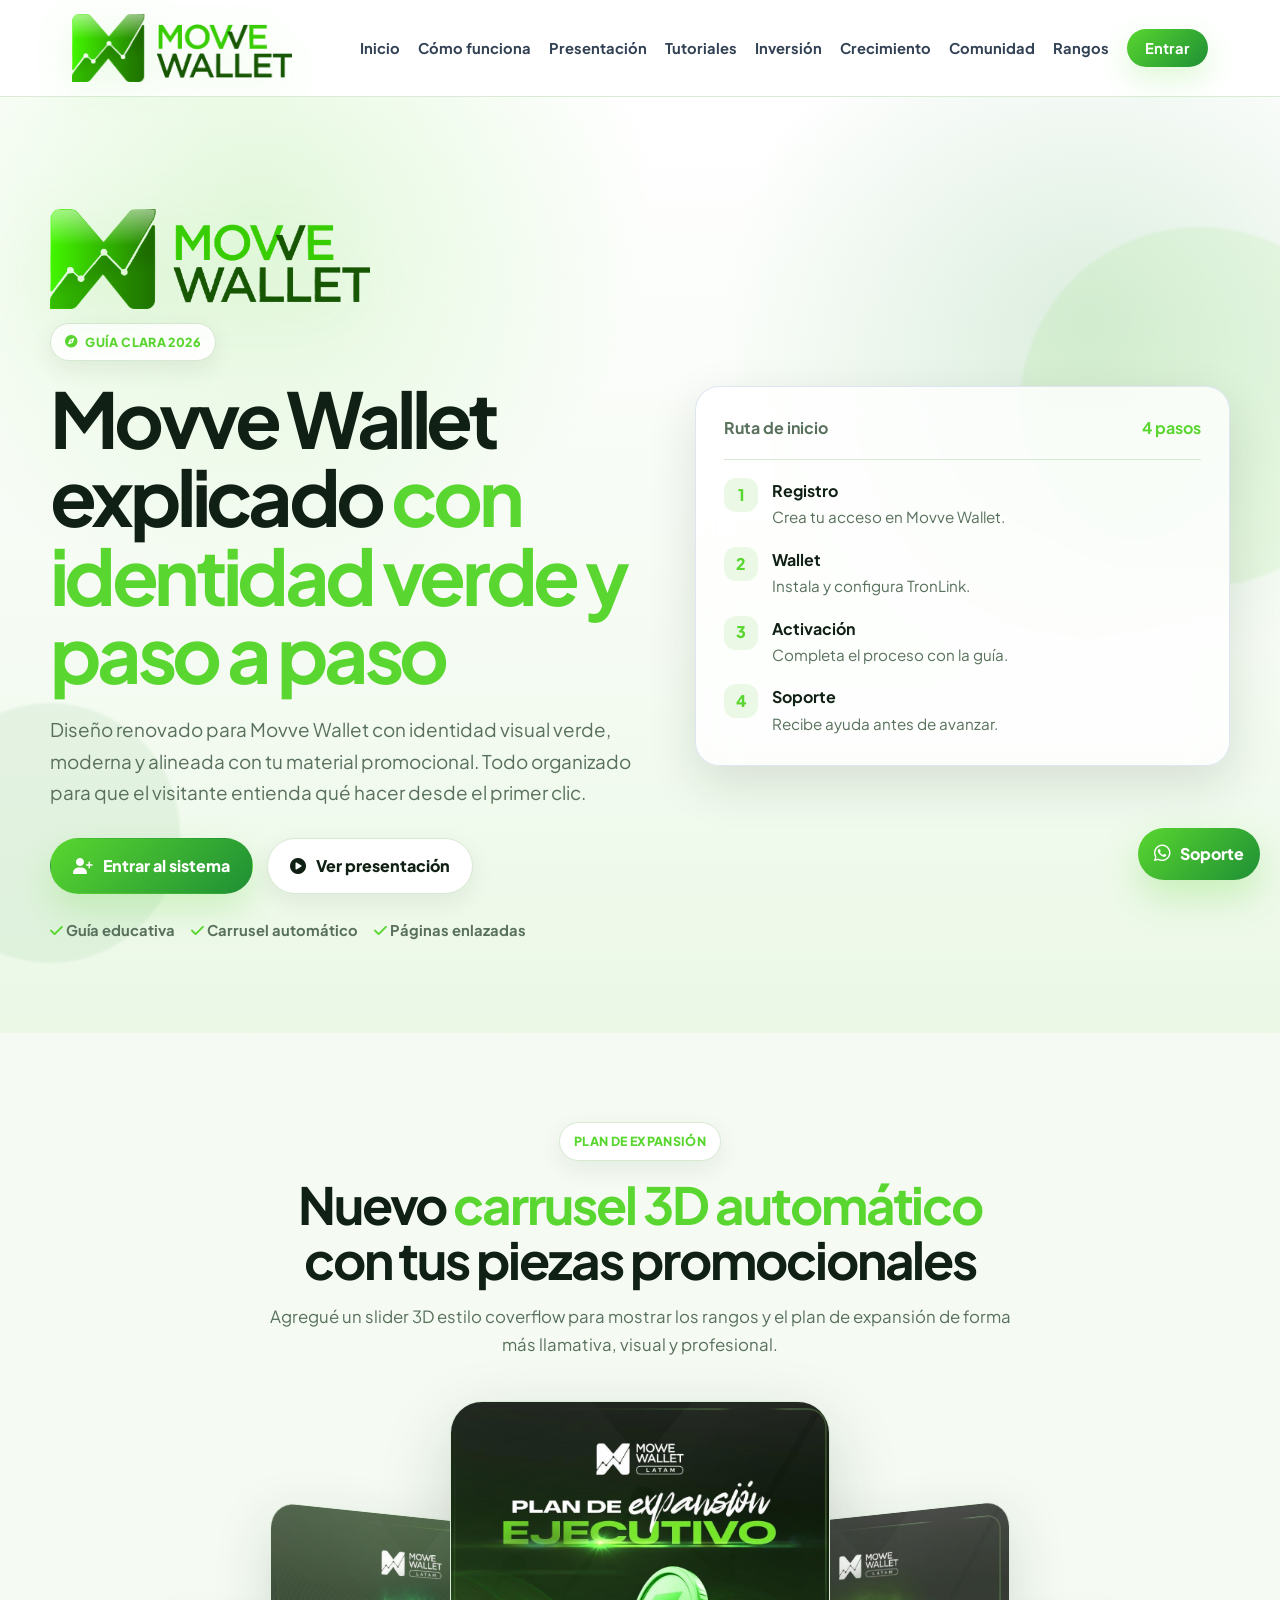
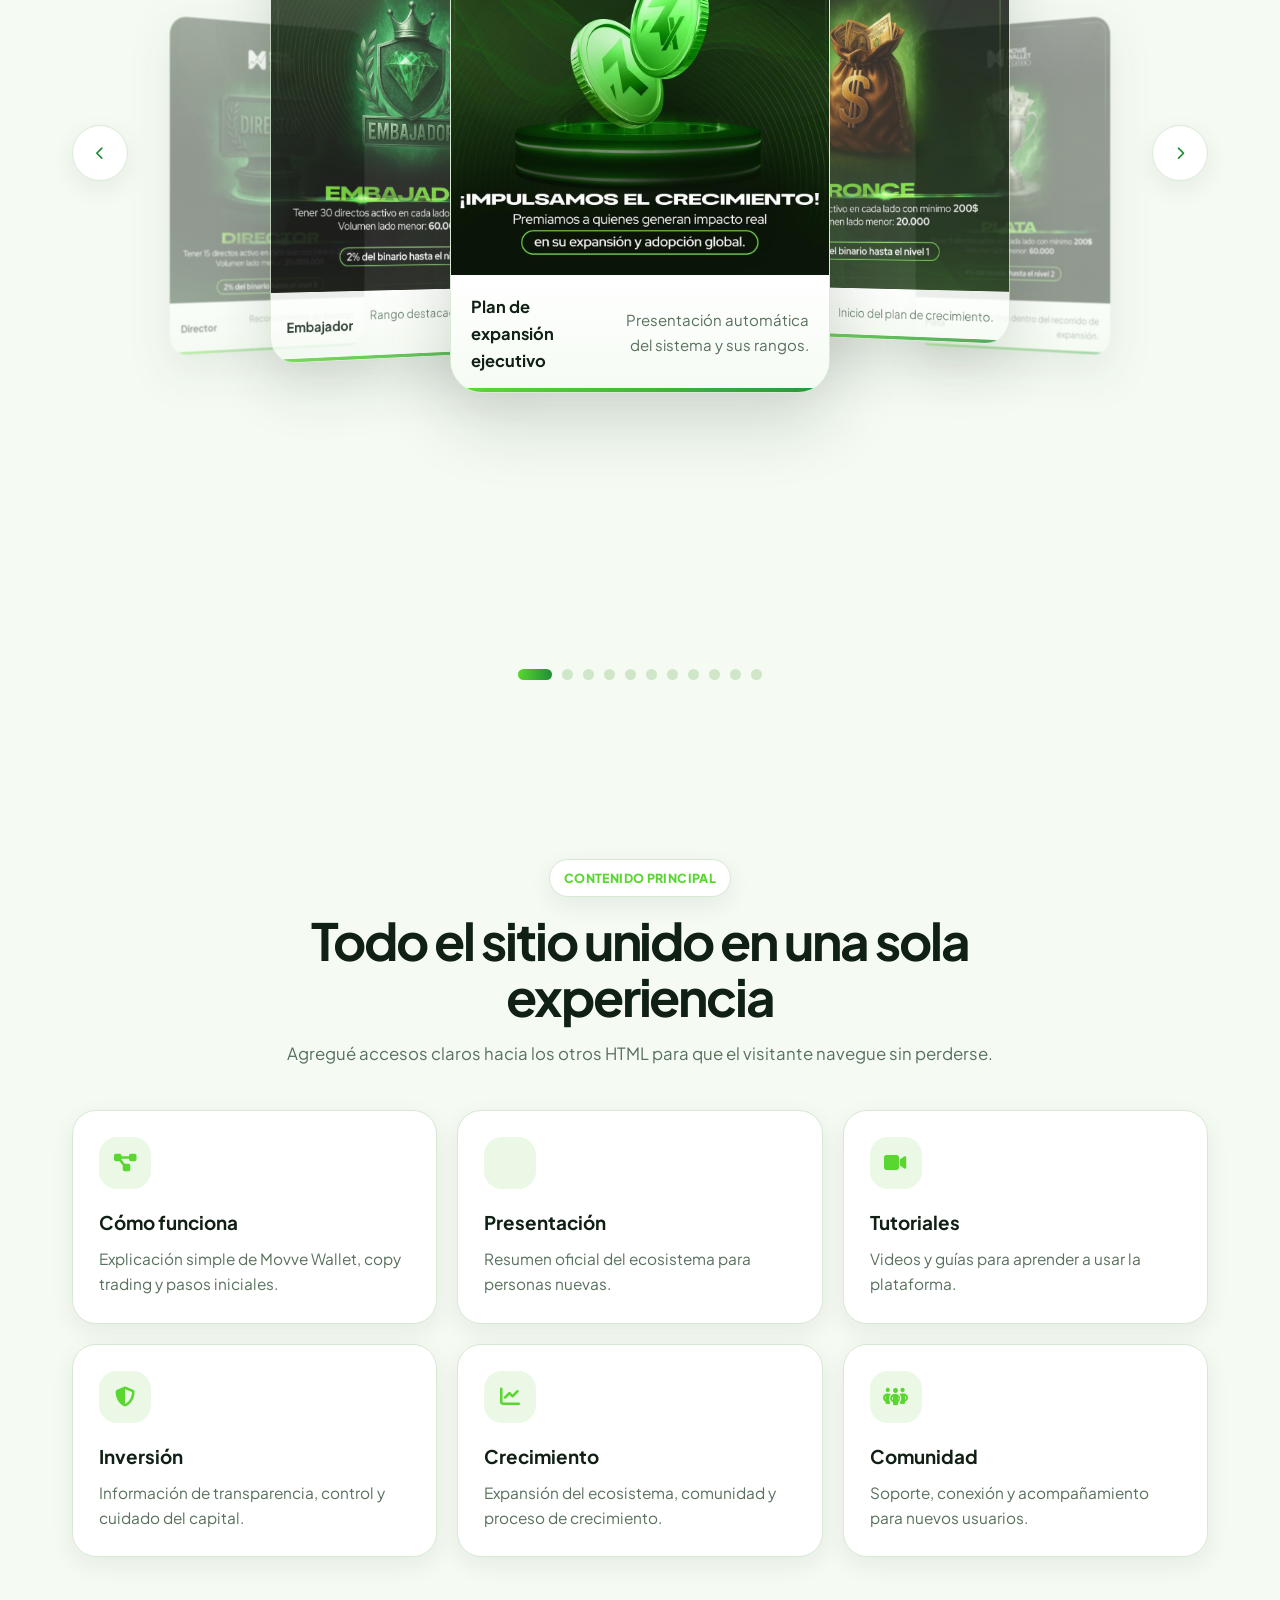
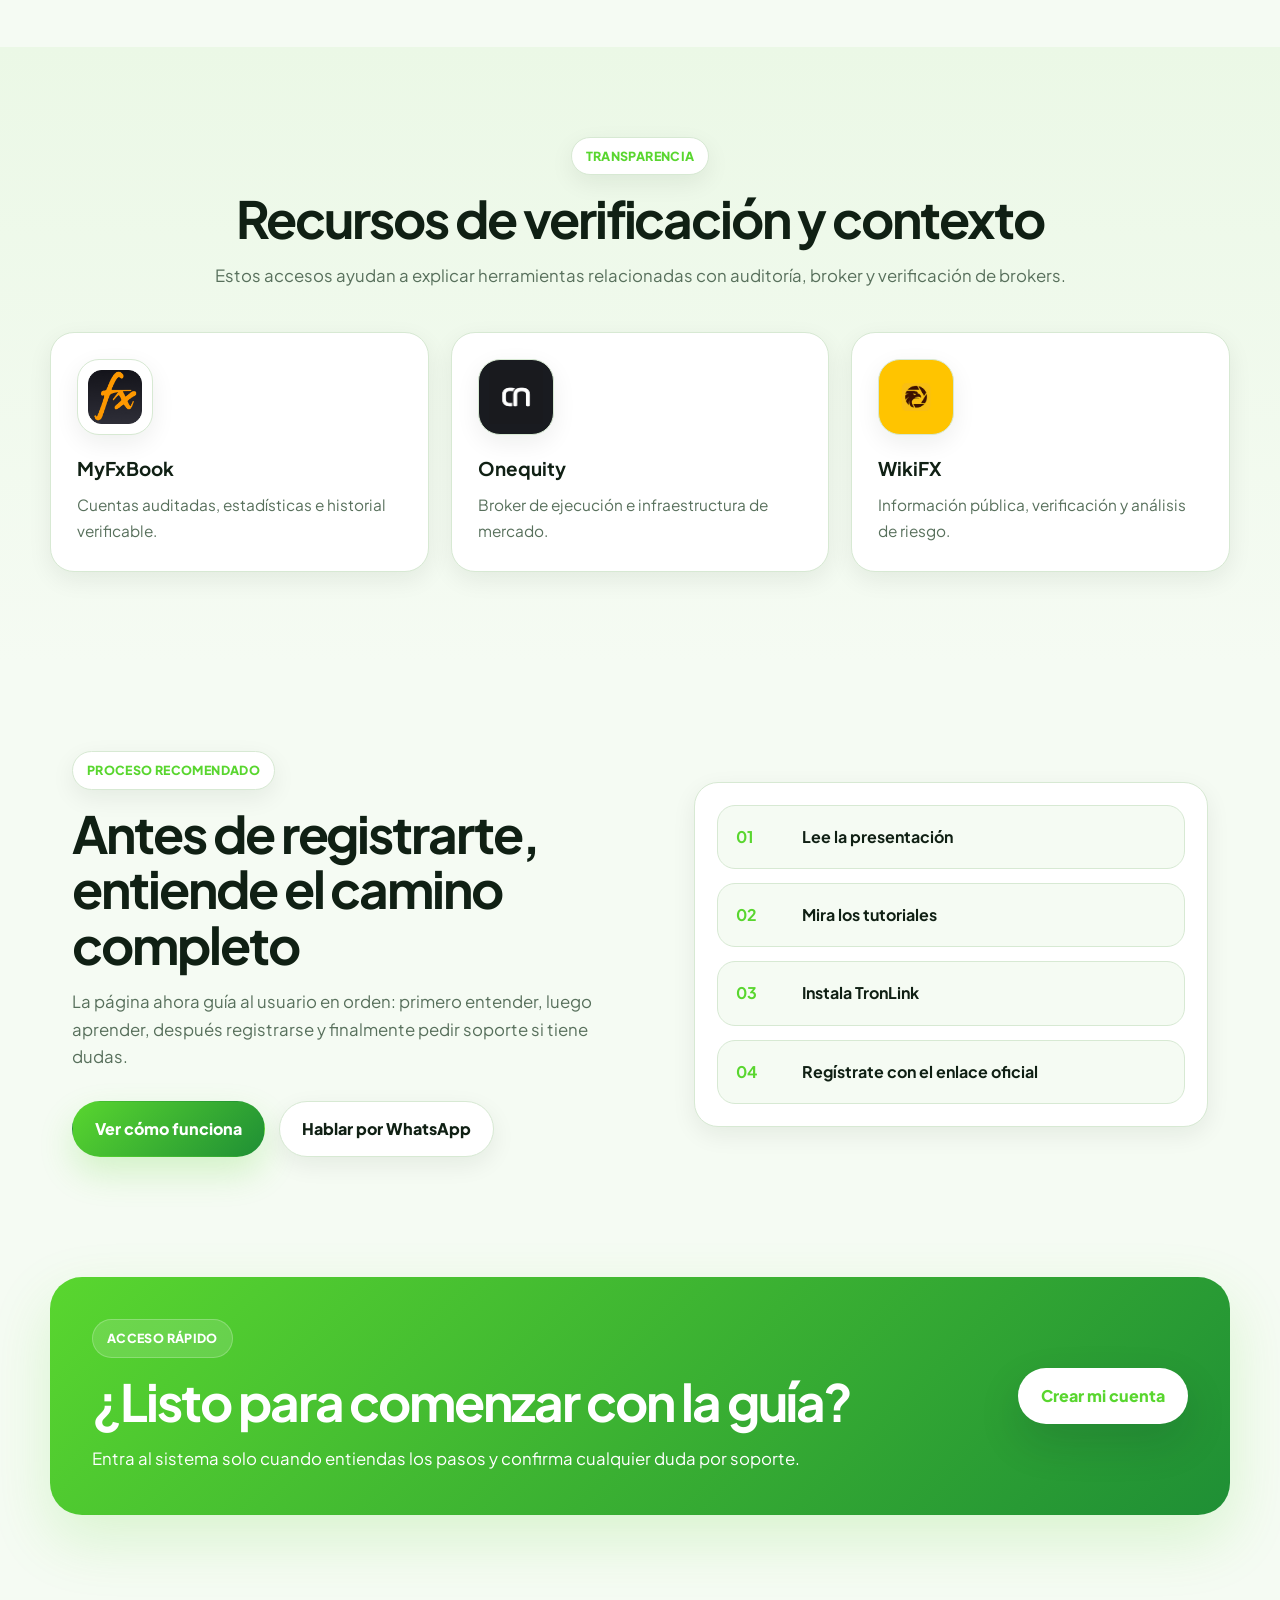
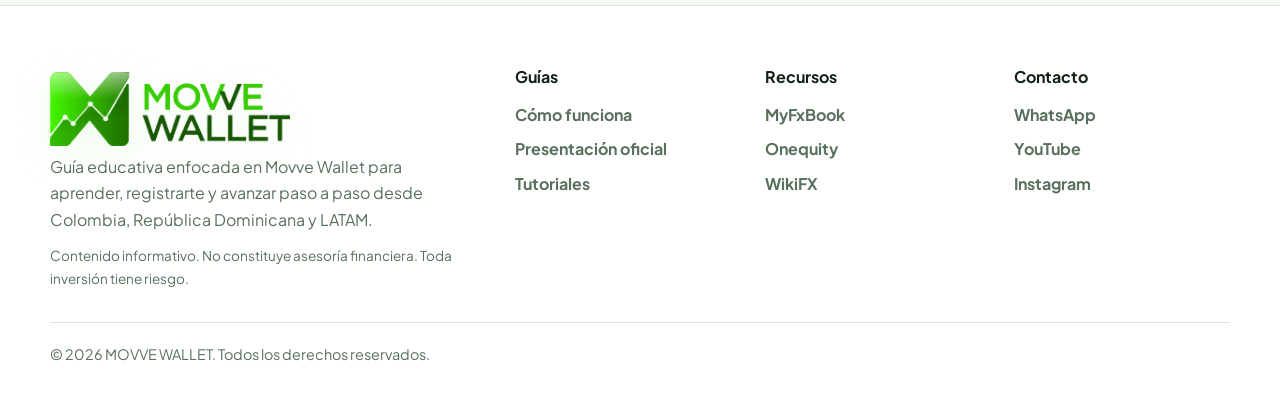
==== commit 5eac2bf9: "Integrate Google Tag Manager into index.html Added Google Tag Manager scripts for tracking." ====
--- a/index.html
+++ b/index.html
@@ -1,6 +1,13 @@
 <!DOCTYPE html>
 <html lang="es">
 <head>
+<!-- Google Tag Manager -->
+<script>(function(w,d,s,l,i){w[l]=w[l]||[];w[l].push({'gtm.start':
+new Date().getTime(),event:'gtm.js'});var f=d.getElementsByTagName(s)[0],
+j=d.createElement(s),dl=l!='dataLayer'?'&l='+l:'';j.async=true;j.src=
+'https://www.googletagmanager.com/gtm.js?id='+i+dl;f.parentNode.insertBefore(j,f);
+})(window,document,'script','dataLayer','GTM-WLSZBM82');</script>
+<!-- End Google Tag Manager -->
 <meta charset="UTF-8">
 <meta name="viewport" content="width=device-width, initial-scale=1.0, maximum-scale=5.0">
 <title>Movve Wallet | Guía, registro y tutorial paso a paso en Colombia y República Dominicana</title>
@@ -37,6 +44,10 @@
 <meta name="audience" content="Colombia, República Dominicana, Latinoamérica">
 </head>
 <body>
+<!-- Google Tag Manager (noscript) -->
+<noscript><iframe src="https://www.googletagmanager.com/ns.html?id=GTM-WLSZBM82"
+height="0" width="0" style="display:none;visibility:hidden"></iframe></noscript>
+<!-- End Google Tag Manager (noscript) -->
 
 <nav class="navbar" id="top">
   <div class="nav-container">
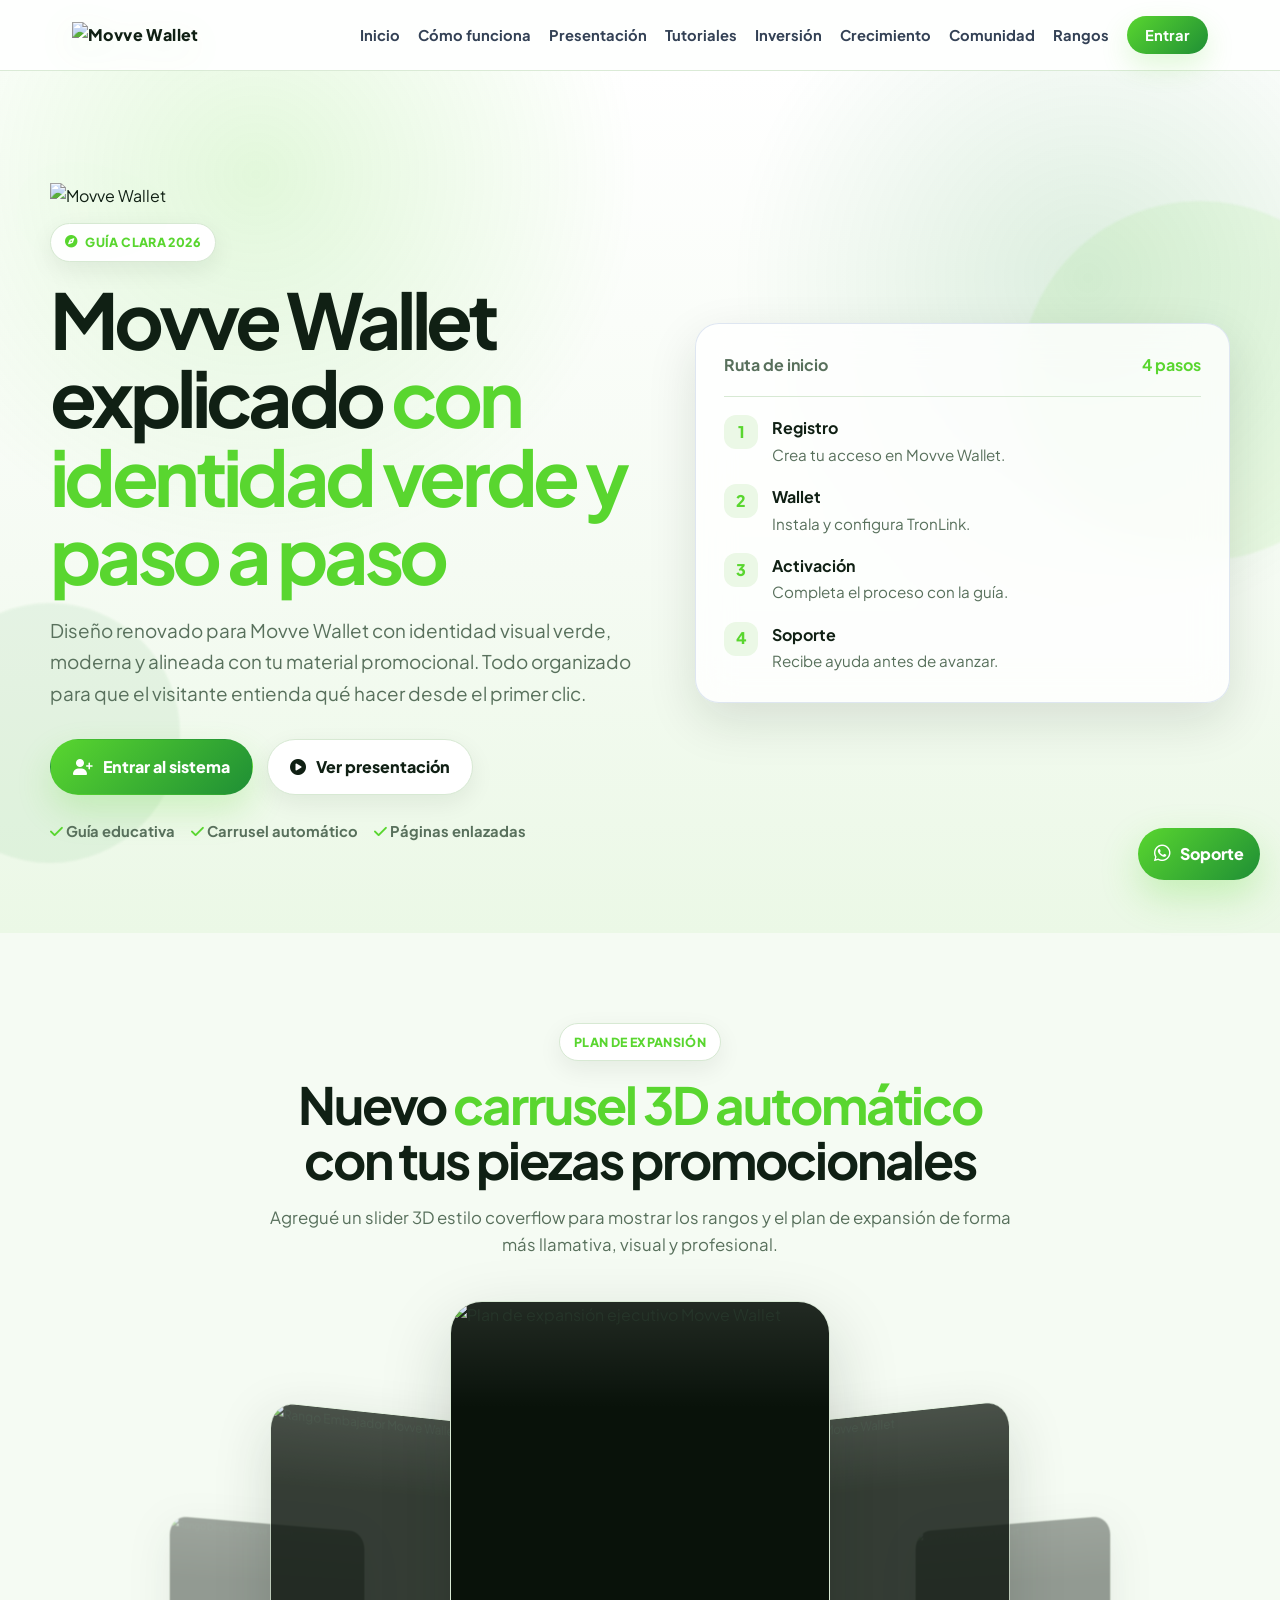
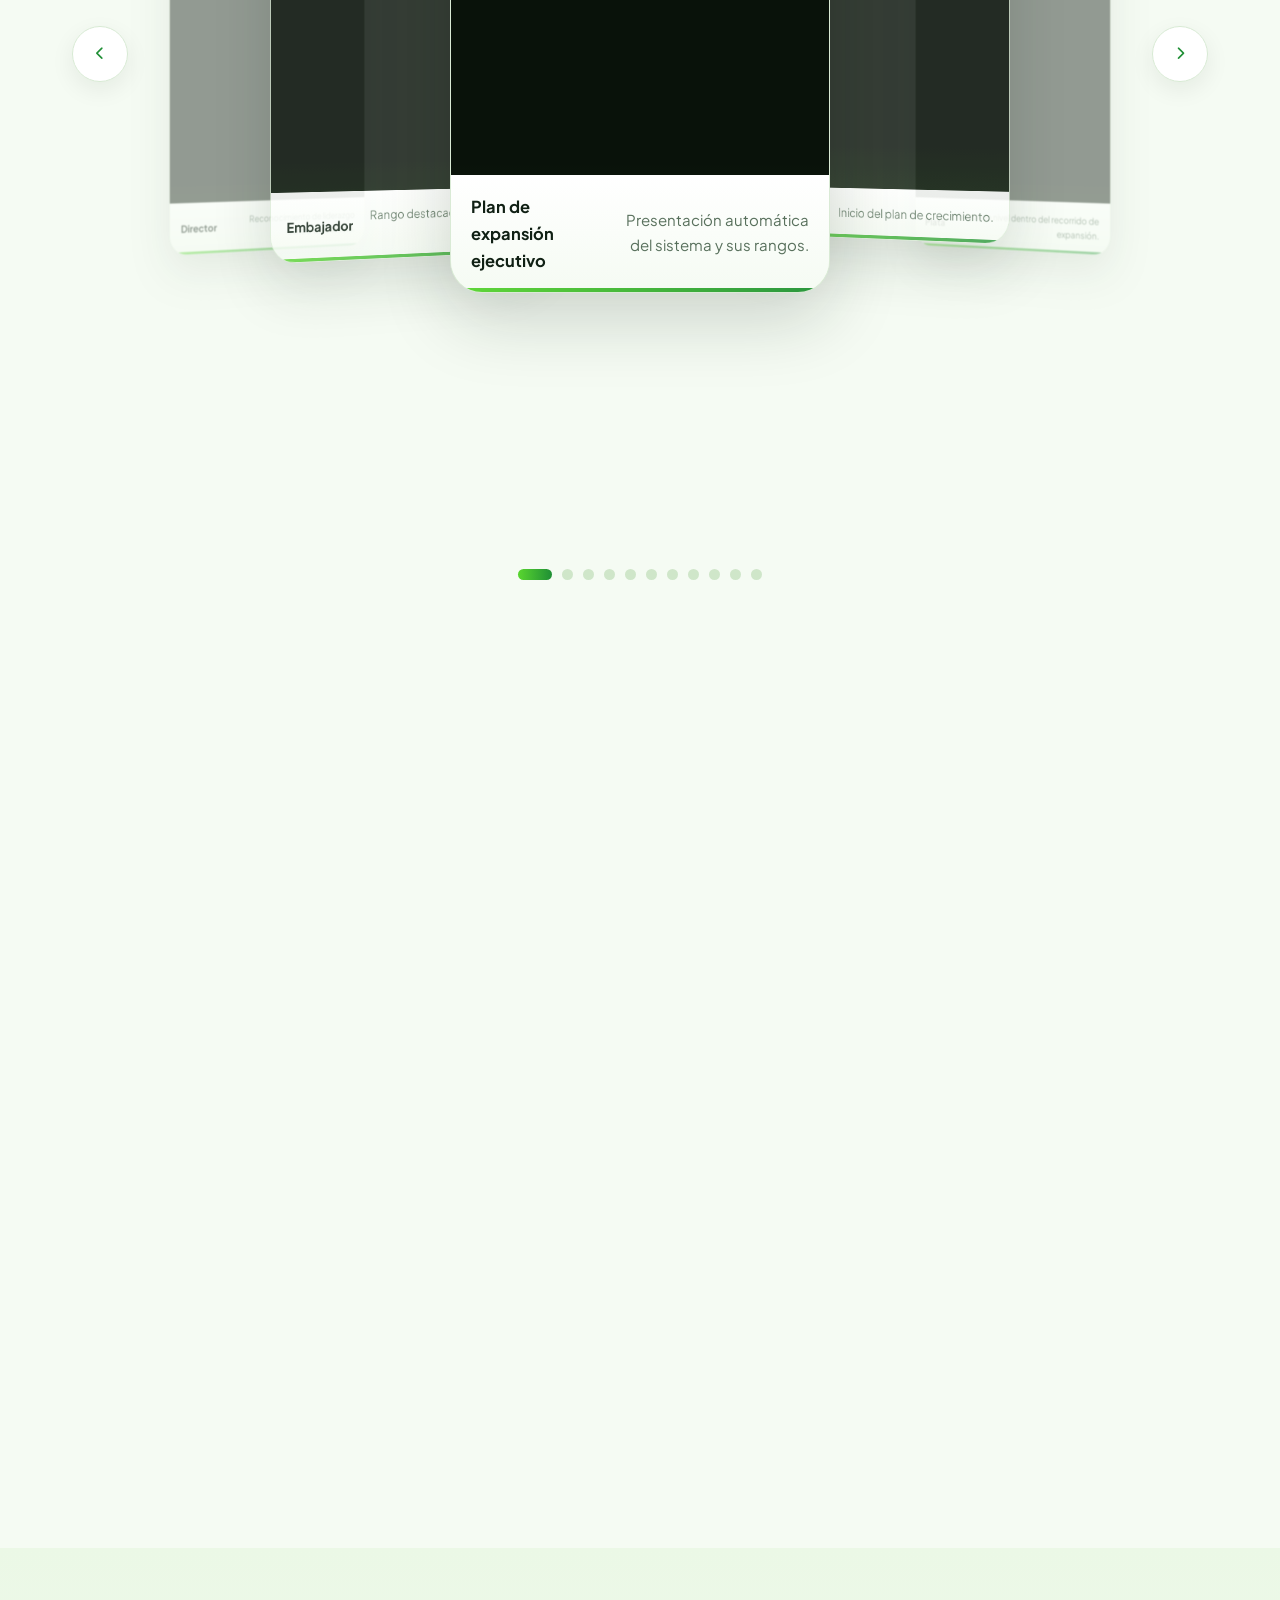
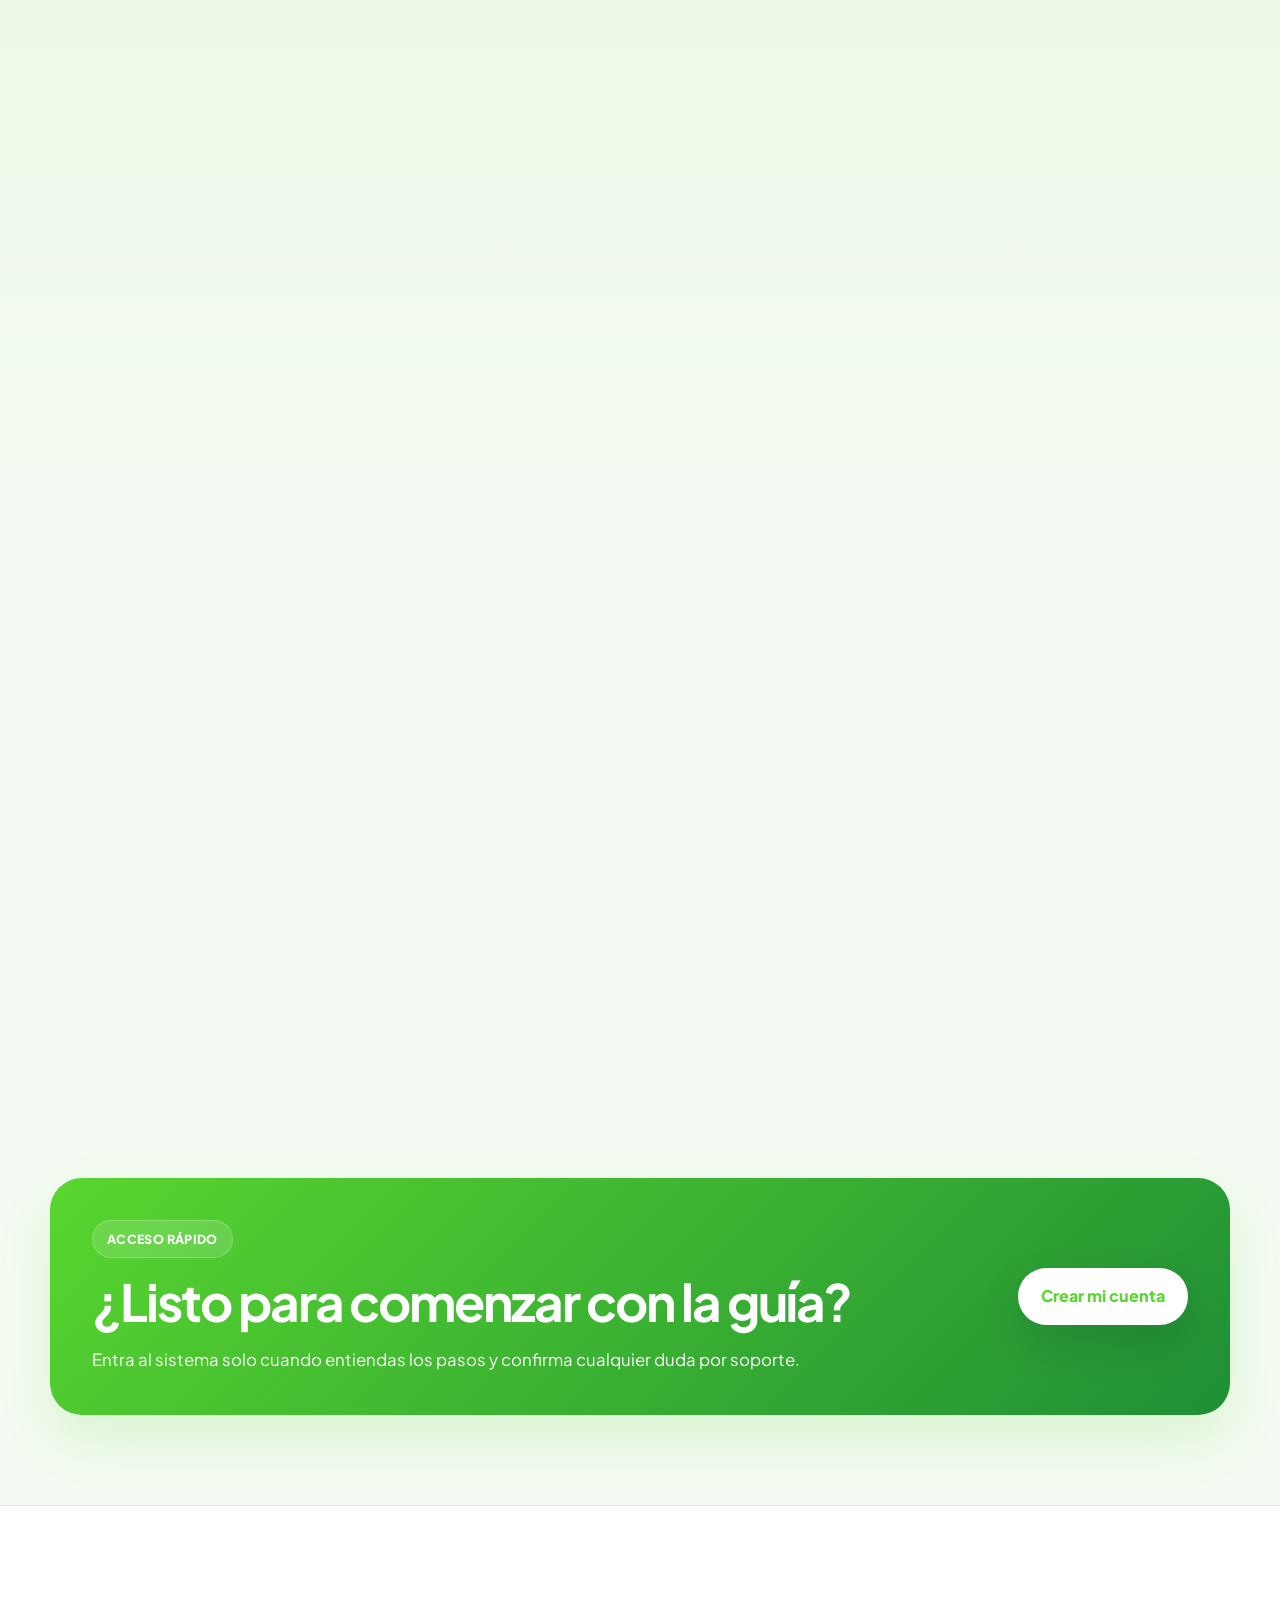
==== commit c2368176: "Add files via upload" ====
--- a/index.html
+++ b/index.html
@@ -42,6 +42,8 @@
 <meta name="language" content="es">
 <meta name="distribution" content="global">
 <meta name="audience" content="Colombia, República Dominicana, Latinoamérica">
+<link rel="preload" as="image" href="assets/branding/movve-wallet-logo-full.webp" fetchpriority="high">
+<link rel="preconnect" href="https://www.googletagmanager.com">
 </head>
 <body>
 <!-- Google Tag Manager (noscript) -->
@@ -52,7 +54,7 @@
 <nav class="navbar" id="top">
   <div class="nav-container">
     <a class="brand" href="index.html" aria-label="Movve Wallet inicio">
-      <img class="brand-logo brand-logo-nav" src="assets/branding/movve-wallet-logo-full.png" alt="Movve Wallet">
+      <img decoding="async" class="brand-logo brand-logo-nav" src="assets/branding/movve-wallet-logo-full.webp" alt="Movve Wallet">
     </a>
     <button class="menu-toggle" id="menu-toggle" aria-label="Abrir menú" aria-expanded="false">
       <span></span><span></span><span></span>
@@ -77,7 +79,7 @@
     <div class="hero-shape shape-two"></div>
     <div class="hero-content split">
       <div class="hero-copy">
-        <img class="hero-logo" src="assets/branding/movve-wallet-logo-full.png" alt="Movve Wallet">
+        <img fetchpriority="high" decoding="async" class="hero-logo" src="assets/branding/movve-wallet-logo-full.webp" alt="Movve Wallet">
         <span class="eyebrow"><i class="fas fa-compass"></i> Guía clara 2026</span>
         <h1>Movve Wallet explicado <span>con identidad verde y paso a paso</span></h1>
         <p class="hero-lead">Diseño renovado para Movve Wallet con identidad visual verde, moderna y alineada con tu material promocional. Todo organizado para que el visitante entienda qué hacer desde el primer clic.</p>
@@ -119,67 +121,67 @@
         <div class="carousel-track">
           <article class="carousel-slide">
             <div class="rank-card">
-              <img src="assets/rangos/02-plan-expansion.jpg" alt="Plan de expansión ejecutivo Movve Wallet">
+              <img loading="lazy" decoding="async" src="assets/rangos/02-plan-expansion.webp" alt="Plan de expansión ejecutivo Movve Wallet">
               <div class="rank-caption"><strong>Plan de expansión ejecutivo</strong><span>Presentación automática del sistema y sus rangos.</span></div>
             </div>
           </article>
           <article class="carousel-slide">
             <div class="rank-card">
-              <img src="assets/rangos/03-bronce.jpg" alt="Rango Bronce Movve Wallet">
+              <img loading="lazy" decoding="async" src="assets/rangos/03-bronce.webp" alt="Rango Bronce Movve Wallet">
               <div class="rank-caption"><strong>Bronce</strong><span>Inicio del plan de crecimiento.</span></div>
             </div>
           </article>
           <article class="carousel-slide">
             <div class="rank-card">
-              <img src="assets/rangos/04-plata.jpg" alt="Rango Plata Movve Wallet">
+              <img loading="lazy" decoding="async" src="assets/rangos/04-plata.webp" alt="Rango Plata Movve Wallet">
               <div class="rank-caption"><strong>Plata</strong><span>Segundo nivel dentro del recorrido de expansión.</span></div>
             </div>
           </article>
           <article class="carousel-slide">
             <div class="rank-card">
-              <img src="assets/rangos/05-oro.jpg" alt="Rango Oro Movve Wallet">
+              <img loading="lazy" decoding="async" src="assets/rangos/05-oro.webp" alt="Rango Oro Movve Wallet">
               <div class="rank-caption"><strong>Oro</strong><span>Progreso y consolidación dentro del plan.</span></div>
             </div>
           </article>
           <article class="carousel-slide">
             <div class="rank-card">
-              <img src="assets/rangos/06-esmeralda.jpg" alt="Rango Esmeralda Movve Wallet">
+              <img loading="lazy" decoding="async" src="assets/rangos/06-esmeralda.webp" alt="Rango Esmeralda Movve Wallet">
               <div class="rank-caption"><strong>Esmeralda</strong><span>Escalado con identidad visual premium.</span></div>
             </div>
           </article>
           <article class="carousel-slide">
             <div class="rank-card">
-              <img src="assets/rangos/07-rubi.jpg" alt="Rango Rubí Movve Wallet">
+              <img loading="lazy" decoding="async" src="assets/rangos/07-rubi.webp" alt="Rango Rubí Movve Wallet">
               <div class="rank-caption"><strong>Rubí</strong><span>Un rango de alto impacto visual.</span></div>
             </div>
           </article>
           <article class="carousel-slide">
             <div class="rank-card">
-              <img src="assets/rangos/08-diamante.jpg" alt="Rango Diamante Movve Wallet">
+              <img loading="lazy" decoding="async" src="assets/rangos/08-diamante.webp" alt="Rango Diamante Movve Wallet">
               <div class="rank-caption"><strong>Diamante</strong><span>Un paso clave dentro del recorrido.</span></div>
             </div>
           </article>
           <article class="carousel-slide">
             <div class="rank-card">
-              <img src="assets/rangos/09-doble-diamante.jpg" alt="Rango Doble Diamante Movve Wallet">
+              <img loading="lazy" decoding="async" src="assets/rangos/09-doble-diamante.webp" alt="Rango Doble Diamante Movve Wallet">
               <div class="rank-caption"><strong>Doble Diamante</strong><span>Mayor visibilidad para rangos superiores.</span></div>
             </div>
           </article>
           <article class="carousel-slide">
             <div class="rank-card">
-              <img src="assets/rangos/10-triple-diamante.jpg" alt="Rango Triple Diamante Movve Wallet">
+              <img loading="lazy" decoding="async" src="assets/rangos/10-triple-diamante.webp" alt="Rango Triple Diamante Movve Wallet">
               <div class="rank-caption"><strong>Triple Diamante</strong><span>Diseño rotativo para mostrar resultados y metas.</span></div>
             </div>
           </article>
           <article class="carousel-slide">
             <div class="rank-card">
-              <img src="assets/rangos/11-director.jpg" alt="Rango Director Movve Wallet">
+              <img loading="lazy" decoding="async" src="assets/rangos/11-director.webp" alt="Rango Director Movve Wallet">
               <div class="rank-caption"><strong>Director</strong><span>Reconocimiento de liderazgo dentro del sistema.</span></div>
             </div>
           </article>
           <article class="carousel-slide">
             <div class="rank-card">
-              <img src="assets/rangos/01-embajador.jpg" alt="Rango Embajador Movve Wallet">
+              <img loading="lazy" decoding="async" src="assets/rangos/01-embajador.webp" alt="Rango Embajador Movve Wallet">
               <div class="rank-caption"><strong>Embajador</strong><span>Rango destacado para cerrar el recorrido visual.</span></div>
             </div>
           </article>
@@ -216,7 +218,7 @@
     <div class="company-grid">
       <a class="company-card company-card-logo" href="myfxbook.html">
         <div class="company-logo-box">
-          <img src="assets/companies/myfxbook-logo.png" alt="Logo de MyFxBook">
+          <img loading="lazy" decoding="async" src="assets/companies/myfxbook-logo.webp" alt="Logo de MyFxBook">
         </div>
         <h3>MyFxBook</h3>
         <p>Cuentas auditadas, estadísticas e historial verificable.</p>
@@ -224,7 +226,7 @@
 
       <a class="company-card company-card-logo" href="onequity.html">
         <div class="company-logo-box dark">
-          <img src="assets/companies/onequity-logo.png" alt="Logo de Onequity">
+          <img loading="lazy" decoding="async" src="assets/companies/onequity-logo.webp" alt="Logo de Onequity">
         </div>
         <h3>Onequity</h3>
         <p>Broker de ejecución e infraestructura de mercado.</p>
@@ -232,7 +234,7 @@
 
       <a class="company-card company-card-logo" href="wikifx.html">
         <div class="company-logo-box yellow">
-          <img src="assets/companies/wikifx-logo.webp" alt="Logo de WikiFX">
+          <img loading="lazy" decoding="async" src="assets/companies/wikifx-logo.webp" alt="Logo de WikiFX">
         </div>
         <h3>WikiFX</h3>
         <p>Información pública, verificación y análisis de riesgo.</p>
@@ -272,7 +274,7 @@
   <div class="footer-grid">
     <div>
       <a class="brand footer-brand" href="index.html" aria-label="Movve Wallet inicio">
-        <img class="brand-logo brand-logo-footer" src="assets/branding/movve-wallet-logo-full.png" alt="Movve Wallet">
+        <img loading="lazy" decoding="async" class="brand-logo brand-logo-footer" src="assets/branding/movve-wallet-logo-full.webp" alt="Movve Wallet">
       </a>
       <p>Guía educativa enfocada en Movve Wallet para aprender, registrarte y avanzar paso a paso desde Colombia, República Dominicana y LATAM.</p>
       <p class="tiny">Contenido informativo. No constituye asesoría financiera. Toda inversión tiene riesgo.</p>
--- a/styles.css
+++ b/styles.css
@@ -1,1102 +1 @@
-
-:root{
-  --primary:#59d62f;
-  --primary-2:#1f8f35;
-  --sky:#a7f359;
-  --ink:#102014;
-  --muted:#58705c;
-  --soft:#f5fbf3;
-  --soft-2:#ebf8e6;
-  --card:#ffffff;
-  --line:#d7e9d3;
-  --cream:#fbfff8;
-  --shadow-sm:0 8px 24px rgba(16,32,20,.07);
-  --shadow-md:0 18px 50px rgba(16,32,20,.12);
-  --radius:24px;
-  --radius-sm:16px;
-  --max:1180px;
-  --transition:all .28s ease;
-}
-*{box-sizing:border-box;margin:0;padding:0}
-html{scroll-behavior:smooth}
-body{font-family:'Plus Jakarta Sans',Inter,system-ui,sans-serif;background:var(--soft);color:var(--ink);line-height:1.65;overflow-x:hidden}
-a{color:inherit;text-decoration:none} img{max-width:100%;display:block}
-.navbar{position:sticky;top:0;z-index:1000;background:rgba(255,255,255,.88);backdrop-filter:blur(18px);border-bottom:1px solid rgba(215,233,211,.92);transition:var(--transition)}
-.navbar.scrolled{box-shadow:var(--shadow-sm)}
-.nav-container{max-width:var(--max);margin:auto;display:flex;align-items:center;justify-content:space-between;padding:14px 22px;gap:18px}
-.brand{display:inline-flex;align-items:center;gap:10px;font-weight:800;letter-spacing:.4px;color:var(--ink)}
-.brand-logo{display:block;height:auto;max-width:100%}
-.brand-logo-nav{width:220px;filter:drop-shadow(0 10px 18px rgba(89,214,47,.12))}
-.brand-logo-footer{width:240px;filter:drop-shadow(0 10px 18px rgba(89,214,47,.10))}
-.hero-logo{width:min(320px,78vw);margin:0 0 14px;filter:drop-shadow(0 18px 35px rgba(89,214,47,.12))}
-.brand-mark{width:42px;height:42px;border-radius:14px;background:linear-gradient(135deg,var(--primary),var(--primary-2));display:grid;place-items:center;color:#fff;box-shadow:0 12px 28px rgba(89,214,47,.28);font-size:.85rem}
-.brand-text{font-size:1rem;white-space:nowrap}.nav-menu{display:flex;align-items:center;gap:20px;list-style:none}.nav-menu a{font-size:.92rem;font-weight:700;color:#334155;transition:var(--transition)}.nav-menu a:hover{color:var(--primary)}.nav-btn{background:linear-gradient(135deg,var(--primary),var(--primary-2));color:#fff!important;padding:10px 18px;border-radius:999px;box-shadow:0 12px 28px rgba(89,214,47,.22)}
-.menu-toggle{display:none;background:transparent;border:0;cursor:pointer;gap:5px;flex-direction:column}.menu-toggle span{display:block;width:27px;height:3px;border-radius:999px;background:var(--ink);transition:var(--transition)}
-.hero,.page-hero{position:relative;isolation:isolate;padding:112px 22px 90px;overflow:hidden}.hero-soft{min-height:710px;display:grid;align-items:center}.hero::before,.page-hero::before{content:"";position:absolute;inset:0;background:radial-gradient(circle at 20% 12%,rgba(89,214,47,.16),transparent 30%),radial-gradient(circle at 85% 24%,rgba(31,143,53,.14),transparent 28%),linear-gradient(180deg,#ffffff 0%,#f5fbf3 58%,#ebf8e6 100%);z-index:-3}.hero-shape{position:absolute;border-radius:50%;filter:blur(1px);opacity:.7;z-index:-2}.shape-one{width:360px;height:360px;background:rgba(89,214,47,.12);right:-100px;top:130px}.shape-two{width:260px;height:260px;background:rgba(31,143,53,.10);left:-80px;bottom:70px}.split,.split-section{max-width:var(--max);margin:auto;display:grid;grid-template-columns:1.05fr .95fr;gap:54px;align-items:center}.hero-copy h1,.page-hero h1{font-size:clamp(2.55rem,6vw,5rem);line-height:1.02;letter-spacing:-.06em;margin:18px 0 22px;color:var(--ink)}.hero-copy h1 span,.page-hero h1 span,.section-heading h2 span{color:var(--primary)}.hero-lead,.page-hero p{font-size:1.18rem;color:var(--muted);max-width:720px}.eyebrow{display:inline-flex;align-items:center;gap:8px;background:#fff;border:1px solid var(--line);box-shadow:var(--shadow-sm);color:var(--primary);font-weight:800;letter-spacing:.03em;text-transform:uppercase;font-size:.78rem;border-radius:999px;padding:8px 14px}.hero-actions{display:flex;gap:14px;flex-wrap:wrap;margin-top:30px}.center{justify-content:center}.btn{display:inline-flex;align-items:center;justify-content:center;gap:10px;border-radius:999px;padding:14px 22px;font-weight:800;transition:var(--transition);border:1px solid transparent}.btn:hover{transform:translateY(-3px)}.btn-primary{background:linear-gradient(135deg,var(--primary),var(--primary-2));color:#fff;box-shadow:0 16px 34px rgba(89,214,47,.22)}.btn-light{background:#fff;border-color:var(--line);color:var(--ink);box-shadow:var(--shadow-sm)}.btn-white{background:#fff;color:var(--primary);box-shadow:0 18px 44px rgba(15,23,42,.14)}.trust-row{display:flex;gap:16px;flex-wrap:wrap;margin-top:24px;color:var(--muted);font-weight:700;font-size:.92rem}.trust-row i{color:var(--primary)}.glass-card{background:rgba(255,255,255,.82);border:1px solid rgba(219,228,240,.9);box-shadow:var(--shadow-md);backdrop-filter:blur(18px);border-radius:var(--radius)}.hero-panel{padding:28px}.panel-header{display:flex;justify-content:space-between;align-items:center;border-bottom:1px solid var(--line);padding-bottom:18px;margin-bottom:18px}.panel-header span{color:var(--muted);font-weight:700}.panel-header strong{color:var(--primary)}.timeline{list-style:none;display:grid;gap:16px;counter-reset:step}.timeline li{position:relative;padding-left:48px}.timeline li::before{counter-increment:step;content:counter(step);position:absolute;left:0;top:0;width:34px;height:34px;border-radius:12px;background:var(--soft-2);color:var(--primary);display:grid;place-items:center;font-weight:800}.timeline strong{display:block}.timeline span{color:var(--muted);font-size:.95rem}.section{max-width:var(--max);margin:auto;padding:88px 22px}.section.tinted{max-width:none;background:linear-gradient(180deg,#ebf8e6,#f5fbf3);padding-left:22px;padding-right:22px}.section.tinted>.section-heading,.section.tinted>.company-grid{max-width:var(--max);margin-left:auto;margin-right:auto}.section-heading{text-align:center;max-width:760px;margin:0 auto 42px}.section-heading h2,.split-section h2,.cta-band h2,.notice-card h2{font-size:clamp(2rem,4vw,3.35rem);line-height:1.08;letter-spacing:-.04em;margin:16px 0;color:var(--ink)}.section-heading p,.split-section p,.cta-band p,.notice-card p{color:var(--muted);font-size:1.05rem}.feature-grid{display:grid;grid-template-columns:repeat(4,1fr);gap:20px}.feature-grid.six{grid-template-columns:repeat(3,1fr)}.feature-grid.mini{grid-template-columns:repeat(2,1fr)}.feature-card,.info-card,.company-card,.video-card{background:var(--card);border:1px solid var(--line);border-radius:var(--radius);padding:26px;box-shadow:var(--shadow-sm);transition:var(--transition);position:relative;overflow:hidden}.feature-card::after,.info-card::after,.company-card::after,.video-card::after{content:"";position:absolute;inset:auto 0 0 0;height:4px;background:linear-gradient(90deg,var(--primary),var(--primary-2));transform:scaleX(0);transform-origin:left;transition:var(--transition)}.feature-card:hover,.info-card:hover,.company-card:hover,.video-card:hover{transform:translateY(-8px);box-shadow:var(--shadow-md);border-color:#b9ddb0}.feature-card:hover::after,.info-card:hover::after,.company-card:hover::after,.video-card:hover::after{transform:scaleX(1)}.feature-card i,.info-card i{width:52px;height:52px;border-radius:18px;background:var(--soft-2);display:grid;place-items:center;color:var(--primary);font-size:1.25rem;margin-bottom:18px}.feature-card h3,.info-card h3,.company-card h3,.video-card h3{font-size:1.18rem;margin-bottom:8px}.feature-card p,.info-card p,.company-card p,.video-card p{color:var(--muted);font-size:.96rem}.company-grid{display:grid;grid-template-columns:repeat(3,1fr);gap:22px}.company-card span{width:56px;height:56px;border-radius:20px;display:grid;place-items:center;background:linear-gradient(135deg,var(--primary),var(--primary-2));color:#fff;font-weight:900;margin-bottom:18px}.steps-card{display:grid;gap:14px;background:#fff;border:1px solid var(--line);border-radius:var(--radius);padding:22px;box-shadow:var(--shadow-sm)}.step{display:flex;gap:16px;align-items:center;padding:18px;border-radius:18px;background:var(--soft);border:1px solid var(--line)}.step b{color:var(--primary);min-width:50px}.step span{font-weight:700}.link-step{transition:var(--transition)}.link-step:hover{background:var(--soft-2);transform:translateX(4px)}.cta-band{max-width:var(--max);margin:30px auto 90px;padding:42px;border-radius:32px;background:linear-gradient(135deg,var(--primary),var(--primary-2));color:#fff;display:flex;justify-content:space-between;align-items:center;gap:24px;box-shadow:0 24px 60px rgba(89,214,47,.22)}.cta-band .eyebrow{background:rgba(255,255,255,.14);border-color:rgba(255,255,255,.22);box-shadow:none;color:#fff}.cta-band h2,.cta-band p{color:#fff}.page-hero{text-align:center;min-height:430px}.page-hero.compact{min-height:360px}.page-hero p{margin:auto}.video-grid{display:grid;grid-template-columns:repeat(3,1fr);gap:22px}.video-thumb{height:170px;border-radius:20px;background:linear-gradient(135deg,#edfbe8,#d5f7c6);display:grid;place-items:center;margin-bottom:18px}.video-thumb i{width:62px;height:62px;border-radius:50%;background:#fff;color:var(--primary);display:grid;place-items:center;box-shadow:var(--shadow-sm)}.notice-card{max-width:var(--max);margin:0 auto 90px;background:#f3fff0;border:1px solid #caefc0;border-radius:var(--radius);padding:34px;display:flex;gap:22px;align-items:flex-start}.notice-card i{font-size:2rem;color:#1f8f35}.footer{background:#ffffff;border-top:1px solid var(--line);padding:58px 22px 26px}.footer-grid{max-width:var(--max);margin:auto;display:grid;grid-template-columns:2fr 1fr 1fr 1fr;gap:34px}.footer h3{font-size:1rem;margin-bottom:12px}.footer a{display:block;color:var(--muted);font-weight:700;margin:8px 0}.footer a:hover{color:var(--primary)}.footer p{color:var(--muted);max-width:420px}.footer-brand{margin-bottom:18px}.tiny{font-size:.85rem;margin-top:12px}.footer-bottom{max-width:var(--max);margin:32px auto 0;padding-top:20px;border-top:1px solid var(--line);color:var(--muted);font-size:.9rem}.floating-wa{position:fixed;right:20px;bottom:20px;z-index:999;display:inline-flex;align-items:center;gap:9px;background:linear-gradient(135deg,var(--primary),var(--primary-2));color:#fff;border-radius:999px;padding:13px 16px;font-weight:900;box-shadow:0 16px 38px rgba(89,214,47,.28)}.floating-wa i{font-size:1.2rem}
-@media(max-width:1050px){.nav-menu{gap:13px}.feature-grid,.feature-grid.six{grid-template-columns:repeat(2,1fr)}.video-grid{grid-template-columns:repeat(2,1fr)}}
-@media(max-width:860px){.brand-logo-nav{width:170px}.menu-toggle{display:flex}.nav-menu{position:absolute;left:18px;right:18px;top:76px;background:#fff;border:1px solid var(--line);border-radius:22px;box-shadow:var(--shadow-md);padding:18px;display:grid;gap:14px;opacity:0;visibility:hidden;transform:translateY(-10px)}.nav-menu.active{opacity:1;visibility:visible;transform:translateY(0)}.nav-menu a{display:block;padding:10px 6px}.split,.split-section{grid-template-columns:1fr}.hero-soft{min-height:auto}.hero,.page-hero{padding-top:82px}.company-grid,.footer-grid{grid-template-columns:1fr}.cta-band{margin-left:22px;margin-right:22px;flex-direction:column;align-items:flex-start}.floating-wa span{display:none}}
-@media(max-width:620px){.brand-logo-nav{width:150px}.brand-logo-footer{width:210px}.hero-logo{width:min(250px,82vw)}.brand-text{font-size:.88rem}.feature-grid,.feature-grid.six,.feature-grid.mini,.video-grid{grid-template-columns:1fr}.hero-copy h1,.page-hero h1{font-size:2.55rem}.section{padding:64px 18px}.hero-actions{width:100%}.btn{width:100%}.trust-row{display:grid}.page-hero{min-height:auto}.notice-card{margin-left:18px;margin-right:18px;flex-direction:column}.footer{padding-bottom:80px}}
-
-
-/* === CARRUSEL 3D AUTOMATICO === */
-.section-carousel{padding-top:34px}
-.carousel-shell{position:relative;max-width:var(--max);margin:0 auto;padding:0 76px}
-.carousel-viewport{position:relative;min-height:840px;overflow:visible;perspective:1800px;perspective-origin:center center}
-.carousel-track{position:relative;height:100%;transform-style:preserve-3d}
-.carousel-slide{position:absolute;left:50%;top:0;width:min(380px,72vw);padding:0;opacity:0;pointer-events:none;transform-style:preserve-3d;transition:transform .78s cubic-bezier(.22,.61,.36,1),opacity .6s ease,filter .7s ease;will-change:transform,opacity;}
-.carousel-slide.is-active{opacity:1;z-index:7;pointer-events:auto;transform:translate3d(-50%,0,0) rotateY(0deg) scale(1);filter:blur(0)}
-.carousel-slide.is-prev{opacity:.82;z-index:6;pointer-events:auto;transform:translate3d(calc(-50% - 255px),46px,-210px) rotateY(34deg) scale(.88);filter:blur(.2px)}
-.carousel-slide.is-next{opacity:.82;z-index:6;pointer-events:auto;transform:translate3d(calc(-50% + 255px),46px,-210px) rotateY(-34deg) scale(.88);filter:blur(.2px)}
-.carousel-slide.is-prev-2{opacity:.42;z-index:5;transform:translate3d(calc(-50% - 455px),98px,-420px) rotateY(42deg) scale(.72);filter:blur(.8px)}
-.carousel-slide.is-next-2{opacity:.42;z-index:5;transform:translate3d(calc(-50% + 455px),98px,-420px) rotateY(-42deg) scale(.72);filter:blur(.8px)}
-.carousel-slide.is-hidden-left{opacity:0;z-index:1;transform:translate3d(calc(-50% - 650px),140px,-580px) rotateY(48deg) scale(.55)}
-.carousel-slide.is-hidden-right{opacity:0;z-index:1;transform:translate3d(calc(-50% + 650px),140px,-580px) rotateY(-48deg) scale(.55)}
-.rank-card{background:var(--card);border:1px solid rgba(215,233,211,.95);border-radius:32px;box-shadow:0 26px 70px rgba(16,32,20,.18);overflow:hidden;position:relative}
-.rank-card::before{content:"";position:absolute;inset:0;background:linear-gradient(180deg,rgba(255,255,255,.10),transparent 18%,transparent 78%,rgba(89,214,47,.10));pointer-events:none;z-index:1}
-.rank-card::after{content:"";position:absolute;inset:auto 0 0 0;height:4px;background:linear-gradient(90deg,var(--primary),var(--primary-2));opacity:.95;z-index:2}
-.rank-card img{width:100%;aspect-ratio:4/5;object-fit:cover;background:#09120a}
-.rank-caption{display:flex;justify-content:space-between;gap:16px;align-items:center;padding:18px 20px;background:linear-gradient(180deg,#fff,#f5fbf3);position:relative;z-index:2}
-.rank-caption strong{font-size:1.03rem;color:var(--ink)}
-.rank-caption span{font-size:.94rem;color:var(--muted);text-align:right}
-.carousel-nav{position:absolute;top:42%;transform:translateY(-50%);width:56px;height:56px;border-radius:50%;border:1px solid var(--line);background:rgba(255,255,255,.95);color:var(--primary-2);display:grid;place-items:center;box-shadow:var(--shadow-sm);cursor:pointer;transition:var(--transition);z-index:15}
-.carousel-nav.prev{left:0}
-.carousel-nav.next{right:0}
-.carousel-nav:hover{transform:translateY(-50%) scale(1.05);background:var(--soft-2)}
-.carousel-dots{display:flex;justify-content:center;flex-wrap:wrap;gap:10px;margin-top:28px}
-.carousel-dot{width:11px;height:11px;border-radius:999px;border:0;background:#cfe6c9;cursor:pointer;transition:var(--transition)}
-.carousel-dot.active{width:34px;background:linear-gradient(90deg,var(--primary),var(--primary-2))}
-
-/* Ajustes verdes globales */
-.brand-mark{box-shadow:0 12px 28px rgba(89,214,47,.24)}
-.nav-btn{box-shadow:0 12px 28px rgba(89,214,47,.18)}
-.btn-primary{box-shadow:0 16px 34px rgba(89,214,47,.22)}
-.cta-band{box-shadow:0 24px 60px rgba(89,214,47,.18)}
-.floating-wa{box-shadow:0 16px 38px rgba(89,214,47,.28)}
-
-@media(max-width:1100px){
-  .carousel-shell{padding:0 58px}
-  .carousel-viewport{min-height:760px}
-  .carousel-slide{width:min(340px,70vw)}
-  .carousel-slide.is-prev{transform:translate3d(calc(-50% - 200px),40px,-190px) rotateY(30deg) scale(.84)}
-  .carousel-slide.is-next{transform:translate3d(calc(-50% + 200px),40px,-190px) rotateY(-30deg) scale(.84)}
-  .carousel-slide.is-prev-2{transform:translate3d(calc(-50% - 330px),82px,-360px) rotateY(38deg) scale(.68)}
-  .carousel-slide.is-next-2{transform:translate3d(calc(-50% + 330px),82px,-360px) rotateY(-38deg) scale(.68)}
-}
-@media(max-width:860px){
-  .carousel-shell{padding:0 18px}
-  .carousel-viewport{min-height:680px}
-  .carousel-slide{width:min(310px,78vw)}
-  .carousel-slide.is-prev{transform:translate3d(calc(-50% - 110px),38px,-160px) rotateY(26deg) scale(.82)}
-  .carousel-slide.is-next{transform:translate3d(calc(-50% + 110px),38px,-160px) rotateY(-26deg) scale(.82)}
-  .carousel-slide.is-prev-2,.carousel-slide.is-next-2{opacity:0}
-  .carousel-nav{width:48px;height:48px;top:44%}
-}
-@media(max-width:620px){
-  .carousel-shell{padding:0}
-  .carousel-viewport{min-height:590px}
-  .carousel-slide{width:min(280px,82vw)}
-  .carousel-slide.is-active{transform:translate3d(-50%,0,0) rotateY(0deg) scale(1)}
-  .carousel-slide.is-prev{transform:translate3d(calc(-50% - 82px),34px,-130px) rotateY(22deg) scale(.84)}
-  .carousel-slide.is-next{transform:translate3d(calc(-50% + 82px),34px,-130px) rotateY(-22deg) scale(.84)}
-  .carousel-slide.is-prev,.carousel-slide.is-next{opacity:.58}
-  .carousel-nav{display:none}
-  .rank-caption{flex-direction:column;align-items:flex-start}
-  .rank-caption span{text-align:left}
-}
-
-
-/* === VIDEO TUTORIALES CON PORTADA + MODAL YOUTUBE === */
-.video-grid-rich{
-  grid-template-columns:repeat(3,1fr);
-}
-.video-card-media{
-  cursor:pointer;
-  text-align:left;
-  border:1px solid var(--line);
-  background:var(--card);
-  font-family:inherit;
-  color:inherit;
-}
-.video-thumb-img{
-  position:relative;
-  border-radius:20px;
-  overflow:hidden;
-  aspect-ratio:16/9;
-  margin-bottom:18px;
-  background:#071008;
-}
-.video-thumb-img img{
-  width:100%;
-  height:100%;
-  object-fit:cover;
-  transition:transform .45s ease;
-}
-.video-card-media:hover .video-thumb-img img{
-  transform:scale(1.06);
-}
-.play-badge{
-  position:absolute;
-  inset:auto 16px 16px auto;
-  width:54px;
-  height:54px;
-  border-radius:50%;
-  display:grid;
-  place-items:center;
-  background:linear-gradient(135deg,var(--primary),var(--primary-2));
-  color:#fff;
-  box-shadow:0 16px 40px rgba(89,214,47,.35);
-}
-.video-modal{
-  position:fixed;
-  inset:0;
-  z-index:5000;
-  display:none;
-  align-items:center;
-  justify-content:center;
-  padding:22px;
-}
-.video-modal.active{
-  display:flex;
-}
-.video-modal-backdrop{
-  position:absolute;
-  inset:0;
-  background:rgba(3,10,5,.78);
-  backdrop-filter:blur(10px);
-}
-.video-modal-content{
-  position:relative;
-  width:min(1100px,96vw);
-  z-index:2;
-}
-.video-modal-close{
-  position:absolute;
-  right:-10px;
-  top:-54px;
-  width:44px;
-  height:44px;
-  border:0;
-  border-radius:50%;
-  display:grid;
-  place-items:center;
-  background:#fff;
-  color:var(--ink);
-  cursor:pointer;
-  box-shadow:var(--shadow-md);
-}
-.video-frame-wrap{
-  position:relative;
-  width:100%;
-  aspect-ratio:16/9;
-  border-radius:24px;
-  overflow:hidden;
-  background:#000;
-  box-shadow:0 30px 90px rgba(0,0,0,.45);
-  border:1px solid rgba(255,255,255,.16);
-}
-.video-frame-wrap iframe{
-  width:100%;
-  height:100%;
-  border:0;
-}
-
-/* === PDFs DESCARGABLES === */
-.pdf-grid{
-  max-width:var(--max);
-  margin:0 auto;
-  display:grid;
-  grid-template-columns:repeat(2,1fr);
-  gap:22px;
-}
-.pdf-card{
-  display:flex;
-  gap:20px;
-  align-items:flex-start;
-  background:#fff;
-  border:1px solid var(--line);
-  border-radius:var(--radius);
-  padding:26px;
-  box-shadow:var(--shadow-sm);
-  transition:var(--transition);
-}
-.pdf-card:hover{
-  transform:translateY(-8px);
-  box-shadow:var(--shadow-md);
-  border-color:#b9ddb0;
-}
-.pdf-icon{
-  width:64px;
-  height:64px;
-  border-radius:20px;
-  display:grid;
-  place-items:center;
-  color:#fff;
-  background:linear-gradient(135deg,var(--primary),var(--primary-2));
-  flex-shrink:0;
-  font-size:1.35rem;
-}
-.pdf-card h3{
-  margin-bottom:6px;
-  color:var(--ink);
-}
-.pdf-card p{
-  color:var(--muted);
-  margin-bottom:10px;
-}
-.pdf-card span{
-  display:inline-flex;
-  font-weight:900;
-  color:var(--primary-2);
-}
-
-/* === LOGOS DE EMPRESAS / TRANSPARENCIA === */
-.company-card-logo{
-  display:flex;
-  flex-direction:column;
-  align-items:flex-start;
-  min-height:240px;
-}
-.company-logo-box{
-  width:76px;
-  height:76px;
-  border-radius:22px;
-  display:grid;
-  place-items:center;
-  background:#ffffff;
-  border:1px solid var(--line);
-  box-shadow:var(--shadow-sm);
-  margin-bottom:18px;
-  overflow:hidden;
-  transition:var(--transition);
-}
-.company-logo-box img{
-  width:100%;
-  height:100%;
-  object-fit:contain;
-  padding:10px;
-}
-.company-logo-box.dark{
-  background:#191b20;
-}
-.company-logo-box.yellow{
-  background:#ffc400;
-}
-.company-card-logo:hover .company-logo-box{
-  transform:translateY(-4px) scale(1.04);
-  box-shadow:var(--shadow-md);
-}
-
-@media(max-width:1050px){
-  .video-grid-rich{grid-template-columns:repeat(2,1fr)}
-}
-@media(max-width:860px){
-  .pdf-grid{grid-template-columns:1fr}
-}
-@media(max-width:620px){
-  .video-grid-rich{grid-template-columns:1fr}
-  .pdf-card{flex-direction:column}
-  .video-modal-close{right:0;top:-58px}
-}
-
-
-/* === VIDEO PRESENTACION LOCAL === */
-.video-presentation-section{
-  padding-top:48px;
-}
-.presentation-video-card{
-  max-width:var(--max);
-  margin:0 auto;
-  display:grid;
-  grid-template-columns:1.2fr .8fr;
-  gap:28px;
-  align-items:center;
-  background:#fff;
-  border:1px solid var(--line);
-  border-radius:34px;
-  padding:24px;
-  box-shadow:var(--shadow-md);
-  overflow:hidden;
-}
-.presentation-video-preview{
-  position:relative;
-  aspect-ratio:16/9;
-  border-radius:26px;
-  overflow:hidden;
-  background:#071008;
-}
-.presentation-video-preview video{
-  width:100%;
-  height:100%;
-  object-fit:cover;
-  display:block;
-  filter:saturate(1.06) contrast(1.04);
-}
-.presentation-video-preview::after{
-  content:"";
-  position:absolute;
-  inset:0;
-  background:linear-gradient(180deg,rgba(0,0,0,.05),rgba(0,0,0,.35));
-  pointer-events:none;
-}
-.presentation-play{
-  position:absolute;
-  left:50%;
-  top:50%;
-  transform:translate(-50%,-50%);
-  width:86px;
-  height:86px;
-  border-radius:50%;
-  border:0;
-  display:grid;
-  place-items:center;
-  background:linear-gradient(135deg,var(--primary),var(--primary-2));
-  color:#fff;
-  font-size:1.5rem;
-  cursor:pointer;
-  z-index:2;
-  box-shadow:0 24px 60px rgba(89,214,47,.42);
-  transition:var(--transition);
-}
-.presentation-play:hover{
-  transform:translate(-50%,-50%) scale(1.08);
-}
-.presentation-video-copy{
-  padding:18px;
-}
-.presentation-video-copy h3{
-  font-size:clamp(1.8rem,3vw,2.6rem);
-  line-height:1.05;
-  letter-spacing:-.04em;
-  margin:16px 0 12px;
-}
-.presentation-video-copy p{
-  color:var(--muted);
-  margin-bottom:22px;
-}
-.local-video-modal{
-  position:fixed;
-  inset:0;
-  z-index:6000;
-  display:none;
-  align-items:center;
-  justify-content:center;
-  padding:22px;
-}
-.local-video-modal.active{
-  display:flex;
-}
-.local-video-backdrop{
-  position:absolute;
-  inset:0;
-  background:rgba(3,10,5,.82);
-  backdrop-filter:blur(10px);
-}
-.local-video-content{
-  position:relative;
-  width:min(1100px,96vw);
-  z-index:2;
-}
-.local-video-content video{
-  width:100%;
-  max-height:82vh;
-  display:block;
-  border-radius:24px;
-  background:#000;
-  box-shadow:0 30px 90px rgba(0,0,0,.5);
-  border:1px solid rgba(255,255,255,.14);
-}
-.local-video-close{
-  position:absolute;
-  right:-10px;
-  top:-54px;
-  width:44px;
-  height:44px;
-  border:0;
-  border-radius:50%;
-  display:grid;
-  place-items:center;
-  background:#fff;
-  color:var(--ink);
-  cursor:pointer;
-  box-shadow:var(--shadow-md);
-}
-
-@media(max-width:860px){
-  .presentation-video-card{
-    grid-template-columns:1fr;
-  }
-}
-@media(max-width:620px){
-  .presentation-video-card{
-    padding:14px;
-    border-radius:24px;
-  }
-  .presentation-play{
-    width:68px;
-    height:68px;
-  }
-  .local-video-close{
-    right:0;
-    top:-58px;
-  }
-}
-
-
-/* =========================================================
-   RESPONSIVE FINAL — CELULAR PEQUEÑO, MEDIANO, GRANDE,
-   TABLET, LAPTOP, PC Y PANTALLAS GRANDES
-   ========================================================= */
-
-/* Base fluida para todo el sitio */
-:root{
-  --fluid-section-y:clamp(52px,7vw,96px);
-  --fluid-side:clamp(16px,4vw,32px);
-}
-html{
-  -webkit-text-size-adjust:100%;
-}
-body{
-  min-width:320px;
-}
-img,video,iframe{
-  max-width:100%;
-}
-.section{
-  width:100%;
-  padding-top:var(--fluid-section-y);
-  padding-bottom:var(--fluid-section-y);
-}
-.nav-container,
-.split,
-.split-section,
-.section,
-.footer-grid,
-.footer-bottom,
-.carousel-shell,
-.presentation-video-card{
-  width:100%;
-}
-
-/* Navegación estable en todos los tamaños */
-.navbar{
-  min-height:70px;
-}
-.nav-container{
-  min-height:70px;
-}
-.nav-menu{
-  flex-wrap:wrap;
-  justify-content:flex-end;
-}
-.nav-menu a{
-  white-space:nowrap;
-}
-
-/* Mejor distribución visual */
-.hero-content,
-.split-section{
-  min-width:0;
-}
-.hero-copy,
-.hero-panel,
-.presentation-video-copy,
-.steps-card{
-  min-width:0;
-}
-.hero-copy h1,
-.page-hero h1,
-.section-heading h2,
-.split-section h2,
-.cta-band h2{
-  overflow-wrap:balance;
-}
-.hero-lead,
-.page-hero p,
-.section-heading p{
-  margin-left:auto;
-  margin-right:auto;
-}
-.hero-actions .btn{
-  min-height:52px;
-}
-
-/* Tarjetas y grids más flexibles */
-.feature-grid,
-.feature-grid.six,
-.feature-grid.mini,
-.company-grid,
-.video-grid,
-.pdf-grid{
-  align-items:stretch;
-}
-.feature-card,
-.info-card,
-.company-card,
-.video-card,
-.pdf-card{
-  height:100%;
-}
-
-/* PC grande / pantallas anchas */
-@media(min-width:1536px){
-  :root{
-    --max:1280px;
-  }
-  .hero-soft{
-    min-height:760px;
-  }
-  .brand-logo-nav{
-    width:245px;
-  }
-  .carousel-viewport{
-    min-height:880px;
-  }
-}
-
-/* PC / laptop grande */
-@media(min-width:1200px) and (max-width:1535px){
-  .nav-menu{
-    gap:18px;
-  }
-  .hero-soft{
-    min-height:720px;
-  }
-  .video-grid-rich{
-    grid-template-columns:repeat(3,1fr);
-  }
-}
-
-/* Laptop / tablet horizontal */
-@media(min-width:1024px) and (max-width:1199px){
-  :root{
-    --max:1060px;
-  }
-  .nav-container{
-    padding-left:18px;
-    padding-right:18px;
-  }
-  .brand-logo-nav{
-    width:190px;
-  }
-  .nav-menu{
-    gap:12px;
-  }
-  .nav-menu a{
-    font-size:.84rem;
-  }
-  .nav-btn{
-    padding:9px 14px;
-  }
-  .split,
-  .split-section{
-    gap:34px;
-  }
-  .feature-grid{
-    grid-template-columns:repeat(2,1fr);
-  }
-  .feature-grid.six{
-    grid-template-columns:repeat(3,1fr);
-  }
-  .company-grid{
-    grid-template-columns:repeat(3,1fr);
-  }
-  .presentation-video-card{
-    grid-template-columns:1.1fr .9fr;
-  }
-  .carousel-viewport{
-    min-height:720px;
-  }
-}
-
-/* Tablet vertical */
-@media(min-width:768px) and (max-width:1023px){
-  .brand-logo-nav{
-    width:180px;
-  }
-  .nav-container{
-    padding:12px 20px;
-  }
-  .nav-menu{
-    max-height:calc(100vh - 92px);
-    overflow:auto;
-  }
-  .hero,
-  .page-hero{
-    padding:84px 22px 70px;
-  }
-  .hero-soft{
-    min-height:auto;
-  }
-  .split,
-  .split-section{
-    grid-template-columns:1fr;
-    gap:34px;
-  }
-  .hero-copy{
-    text-align:center;
-  }
-  .hero-logo{
-    margin-left:auto;
-    margin-right:auto;
-  }
-  .hero-actions,
-  .trust-row{
-    justify-content:center;
-  }
-  .hero-panel{
-    max-width:640px;
-    margin:auto;
-  }
-  .feature-grid,
-  .feature-grid.six,
-  .video-grid,
-  .video-grid-rich{
-    grid-template-columns:repeat(2,1fr);
-  }
-  .feature-grid.mini,
-  .company-grid,
-  .pdf-grid{
-    grid-template-columns:repeat(2,1fr);
-  }
-  .presentation-video-card{
-    grid-template-columns:1fr;
-  }
-  .carousel-shell{
-    padding:0 28px;
-  }
-  .carousel-viewport{
-    min-height:700px;
-  }
-  .carousel-slide{
-    width:min(330px,62vw);
-  }
-  .cta-band{
-    flex-direction:column;
-    align-items:flex-start;
-  }
-  .footer-grid{
-    grid-template-columns:1.4fr 1fr 1fr;
-  }
-}
-
-/* Celular grande */
-@media(min-width:481px) and (max-width:767px){
-  .brand-logo-nav{
-    width:168px;
-  }
-  .nav-container{
-    padding:10px 16px;
-  }
-  .nav-menu{
-    left:12px;
-    right:12px;
-    top:72px;
-    max-height:calc(100vh - 88px);
-    overflow:auto;
-  }
-  .hero,
-  .page-hero{
-    padding:76px 18px 56px;
-  }
-  .hero-copy{
-    text-align:center;
-  }
-  .hero-logo{
-    width:min(260px,76vw);
-    margin-left:auto;
-    margin-right:auto;
-  }
-  .hero-copy h1,
-  .page-hero h1{
-    font-size:clamp(2.15rem,8.5vw,3rem);
-    letter-spacing:-.045em;
-  }
-  .section-heading h2,
-  .split-section h2,
-  .cta-band h2{
-    font-size:clamp(1.9rem,7.5vw,2.65rem);
-  }
-  .hero-lead,
-  .page-hero p,
-  .section-heading p{
-    font-size:1rem;
-  }
-  .hero-actions{
-    justify-content:center;
-  }
-  .hero-actions .btn{
-    width:100%;
-  }
-  .trust-row{
-    justify-content:center;
-  }
-  .split,
-  .split-section{
-    grid-template-columns:1fr;
-    gap:28px;
-  }
-  .feature-grid,
-  .feature-grid.six,
-  .feature-grid.mini,
-  .company-grid,
-  .video-grid,
-  .video-grid-rich,
-  .pdf-grid,
-  .footer-grid{
-    grid-template-columns:1fr;
-  }
-  .feature-card,
-  .info-card,
-  .company-card,
-  .video-card,
-  .pdf-card{
-    padding:22px;
-  }
-  .presentation-video-card{
-    grid-template-columns:1fr;
-    padding:16px;
-    border-radius:24px;
-  }
-  .presentation-video-copy{
-    padding:8px;
-  }
-  .carousel-shell{
-    padding:0;
-  }
-  .carousel-viewport{
-    min-height:610px;
-    overflow:hidden;
-  }
-  .carousel-slide{
-    width:min(300px,82vw);
-  }
-  .carousel-dots{
-    gap:8px;
-  }
-  .cta-band{
-    margin:24px 16px 72px;
-    padding:28px;
-    border-radius:24px;
-  }
-  .footer{
-    padding-left:18px;
-    padding-right:18px;
-  }
-}
-
-/* Celular pequeño y mediano */
-@media(max-width:480px){
-  :root{
-    --fluid-side:14px;
-  }
-  body{
-    font-size:15.5px;
-  }
-  .navbar{
-    min-height:64px;
-  }
-  .nav-container{
-    min-height:64px;
-    padding:9px 14px;
-  }
-  .brand-logo-nav{
-    width:140px;
-  }
-  .menu-toggle span{
-    width:25px;
-    height:3px;
-  }
-  .nav-menu{
-    left:10px;
-    right:10px;
-    top:68px;
-    padding:14px;
-    border-radius:18px;
-    max-height:calc(100vh - 82px);
-    overflow:auto;
-  }
-  .nav-menu a{
-    font-size:.95rem;
-    padding:9px 4px;
-  }
-  .nav-btn{
-    text-align:center;
-  }
-  .hero,
-  .page-hero{
-    padding:70px 14px 48px;
-  }
-  .page-hero{
-    min-height:auto;
-  }
-  .hero-logo{
-    width:min(230px,78vw);
-    margin-left:auto;
-    margin-right:auto;
-  }
-  .hero-copy{
-    text-align:center;
-  }
-  .hero-copy h1,
-  .page-hero h1{
-    font-size:clamp(2rem,10vw,2.62rem);
-    line-height:1.04;
-    letter-spacing:-.04em;
-  }
-  .section-heading h2,
-  .split-section h2,
-  .cta-band h2,
-  .notice-card h2{
-    font-size:clamp(1.75rem,8.5vw,2.25rem);
-    line-height:1.1;
-  }
-  .eyebrow{
-    font-size:.68rem;
-    padding:7px 11px;
-  }
-  .hero-lead,
-  .page-hero p,
-  .section-heading p,
-  .split-section p,
-  .cta-band p{
-    font-size:.98rem;
-  }
-  .hero-actions{
-    width:100%;
-    gap:10px;
-  }
-  .btn{
-    width:100%;
-    padding:13px 16px;
-    min-height:50px;
-  }
-  .trust-row{
-    display:grid;
-    gap:10px;
-    justify-content:center;
-    text-align:left;
-  }
-  .split,
-  .split-section{
-    grid-template-columns:1fr;
-    gap:24px;
-  }
-  .section{
-    padding-left:14px;
-    padding-right:14px;
-  }
-  .section.tinted{
-    padding-left:14px;
-    padding-right:14px;
-  }
-  .feature-grid,
-  .feature-grid.six,
-  .feature-grid.mini,
-  .company-grid,
-  .video-grid,
-  .video-grid-rich,
-  .pdf-grid,
-  .footer-grid{
-    grid-template-columns:1fr;
-    gap:16px;
-  }
-  .feature-card,
-  .info-card,
-  .company-card,
-  .video-card,
-  .pdf-card,
-  .steps-card,
-  .hero-panel{
-    padding:18px;
-    border-radius:20px;
-  }
-  .timeline li{
-    padding-left:42px;
-  }
-  .timeline li::before{
-    width:30px;
-    height:30px;
-    border-radius:10px;
-  }
-  .step{
-    align-items:flex-start;
-    padding:15px;
-  }
-  .step b{
-    min-width:42px;
-  }
-  .company-logo-box{
-    width:68px;
-    height:68px;
-    border-radius:18px;
-  }
-  .video-thumb-img,
-  .presentation-video-preview{
-    border-radius:18px;
-  }
-  .play-badge{
-    width:46px;
-    height:46px;
-    right:12px;
-    bottom:12px;
-  }
-  .pdf-card{
-    flex-direction:column;
-  }
-  .pdf-icon{
-    width:56px;
-    height:56px;
-    border-radius:18px;
-  }
-  .presentation-video-card{
-    grid-template-columns:1fr;
-    padding:12px;
-    border-radius:22px;
-    gap:14px;
-  }
-  .presentation-video-copy{
-    padding:8px;
-  }
-  .presentation-play{
-    width:64px;
-    height:64px;
-  }
-  .local-video-content,
-  .video-modal-content{
-    width:96vw;
-  }
-  .local-video-close,
-  .video-modal-close{
-    right:0;
-    top:-52px;
-  }
-  .carousel-shell{
-    padding:0;
-  }
-  .carousel-viewport{
-    min-height:560px;
-    overflow:hidden;
-  }
-  .carousel-slide{
-    width:min(260px,82vw);
-  }
-  .carousel-slide.is-prev{
-    transform:translate3d(calc(-50% - 70px),28px,-120px) rotateY(20deg) scale(.82);
-  }
-  .carousel-slide.is-next{
-    transform:translate3d(calc(-50% + 70px),28px,-120px) rotateY(-20deg) scale(.82);
-  }
-  .rank-caption{
-    padding:14px;
-  }
-  .rank-caption strong{
-    font-size:.98rem;
-  }
-  .rank-caption span{
-    font-size:.86rem;
-  }
-  .carousel-dots{
-    margin-top:16px;
-    gap:7px;
-  }
-  .carousel-dot{
-    width:9px;
-    height:9px;
-  }
-  .carousel-dot.active{
-    width:28px;
-  }
-  .cta-band{
-    margin:20px 14px 64px;
-    padding:24px 18px;
-    border-radius:22px;
-  }
-  .footer{
-    padding:44px 16px 86px;
-  }
-  .brand-logo-footer{
-    width:200px;
-  }
-}
-
-/* Celulares muy pequeños: 320px - 360px */
-@media(max-width:360px){
-  .brand-logo-nav{
-    width:122px;
-  }
-  .nav-container{
-    padding-left:10px;
-    padding-right:10px;
-  }
-  .hero,
-  .page-hero{
-    padding-left:12px;
-    padding-right:12px;
-  }
-  .hero-copy h1,
-  .page-hero h1{
-    font-size:1.92rem;
-  }
-  .section-heading h2,
-  .split-section h2,
-  .cta-band h2{
-    font-size:1.65rem;
-  }
-  .section{
-    padding-left:12px;
-    padding-right:12px;
-  }
-  .feature-card,
-  .info-card,
-  .company-card,
-  .video-card,
-  .pdf-card,
-  .steps-card,
-  .hero-panel{
-    padding:16px;
-  }
-  .carousel-viewport{
-    min-height:520px;
-  }
-  .carousel-slide{
-    width:min(238px,84vw);
-  }
-  .floating-wa{
-    right:12px;
-    bottom:12px;
-    width:48px;
-    height:48px;
-    padding:0;
-    justify-content:center;
-  }
-  .floating-wa span{
-    display:none;
-  }
-}
-
-/* Pantallas táctiles: botones más cómodos */
-@media(hover:none){
-  .btn:hover,
-  .feature-card:hover,
-  .info-card:hover,
-  .company-card:hover,
-  .video-card:hover,
-  .pdf-card:hover{
-    transform:none;
-  }
-}
-
-/* Modo horizontal en celular */
-@media(max-height:520px) and (orientation:landscape){
-  .hero,
-  .page-hero{
-    padding-top:62px;
-    padding-bottom:34px;
-  }
-  .nav-menu{
-    max-height:calc(100vh - 72px);
-  }
-  .local-video-content video{
-    max-height:78vh;
-  }
-}
+:root{--primary:#59d62f;--primary-2:#1f8f35;--sky:#a7f359;--ink:#102014;--muted:#58705c;--soft:#f5fbf3;--soft-2:#ebf8e6;--card:#ffffff;--line:#d7e9d3;--cream:#fbfff8;--shadow-sm:0 8px 24px rgba(16,32,20,.07);--shadow-md:0 18px 50px rgba(16,32,20,.12);--radius:24px;--radius-sm:16px;--max:1180px;--transition:all .28s ease}*{box-sizing:border-box;margin:0;padding:0}html{scroll-behavior:smooth}body{font-family:'Plus Jakarta Sans',Inter,system-ui,sans-serif;background:var(--soft);color:var(--ink);line-height:1.65;overflow-x:hidden}a{color:inherit;text-decoration:none}img{max-width:100%;display:block}.navbar{position:sticky;top:0;z-index:1000;background:rgba(255,255,255,.88);backdrop-filter:blur(18px);border-bottom:1px solid rgba(215,233,211,.92);transition:var(--transition)}.navbar.scrolled{box-shadow:var(--shadow-sm)}.nav-container{max-width:var(--max);margin:auto;display:flex;align-items:center;justify-content:space-between;padding:14px 22px;gap:18px}.brand{display:inline-flex;align-items:center;gap:10px;font-weight:800;letter-spacing:.4px;color:var(--ink)}.brand-logo{display:block;height:auto;max-width:100%}.brand-logo-nav{width:220px;filter:drop-shadow(0 10px 18px rgba(89,214,47,.12))}.brand-logo-footer{width:240px;filter:drop-shadow(0 10px 18px rgba(89,214,47,.10))}.hero-logo{width:min(320px,78vw);margin:0 0 14px;filter:drop-shadow(0 18px 35px rgba(89,214,47,.12))}.brand-mark{width:42px;height:42px;border-radius:14px;background:linear-gradient(135deg,var(--primary),var(--primary-2));display:grid;place-items:center;color:#fff;box-shadow:0 12px 28px rgba(89,214,47,.28);font-size:.85rem}.brand-text{font-size:1rem;white-space:nowrap}.nav-menu{display:flex;align-items:center;gap:20px;list-style:none}.nav-menu a{font-size:.92rem;font-weight:700;color:#334155;transition:var(--transition)}.nav-menu a:hover{color:var(--primary)}.nav-btn{background:linear-gradient(135deg,var(--primary),var(--primary-2));color:#fff!important;padding:10px 18px;border-radius:999px;box-shadow:0 12px 28px rgba(89,214,47,.22)}.menu-toggle{display:none;background:transparent;border:0;cursor:pointer;gap:5px;flex-direction:column}.menu-toggle span{display:block;width:27px;height:3px;border-radius:999px;background:var(--ink);transition:var(--transition)}.hero,.page-hero{position:relative;isolation:isolate;padding:112px 22px 90px;overflow:hidden}.hero-soft{min-height:710px;display:grid;align-items:center}.hero::before,.page-hero::before{content:"";position:absolute;inset:0;background:radial-gradient(circle at 20% 12%,rgba(89,214,47,.16),transparent 30%),radial-gradient(circle at 85% 24%,rgba(31,143,53,.14),transparent 28%),linear-gradient(180deg,#ffffff 0%,#f5fbf3 58%,#ebf8e6 100%);z-index:-3}.hero-shape{position:absolute;border-radius:50%;filter:blur(1px);opacity:.7;z-index:-2}.shape-one{width:360px;height:360px;background:rgba(89,214,47,.12);right:-100px;top:130px}.shape-two{width:260px;height:260px;background:rgba(31,143,53,.10);left:-80px;bottom:70px}.split,.split-section{max-width:var(--max);margin:auto;display:grid;grid-template-columns:1.05fr .95fr;gap:54px;align-items:center}.hero-copy h1,.page-hero h1{font-size:clamp(2.55rem,6vw,5rem);line-height:1.02;letter-spacing:-.06em;margin:18px 0 22px;color:var(--ink)}.hero-copy h1 span,.page-hero h1 span,.section-heading h2 span{color:var(--primary)}.hero-lead,.page-hero p{font-size:1.18rem;color:var(--muted);max-width:720px}.eyebrow{display:inline-flex;align-items:center;gap:8px;background:#fff;border:1px solid var(--line);box-shadow:var(--shadow-sm);color:var(--primary);font-weight:800;letter-spacing:.03em;text-transform:uppercase;font-size:.78rem;border-radius:999px;padding:8px 14px}.hero-actions{display:flex;gap:14px;flex-wrap:wrap;margin-top:30px}.center{justify-content:center}.btn{display:inline-flex;align-items:center;justify-content:center;gap:10px;border-radius:999px;padding:14px 22px;font-weight:800;transition:var(--transition);border:1px solid transparent}.btn:hover{transform:translateY(-3px)}.btn-primary{background:linear-gradient(135deg,var(--primary),var(--primary-2));color:#fff;box-shadow:0 16px 34px rgba(89,214,47,.22)}.btn-light{background:#fff;border-color:var(--line);color:var(--ink);box-shadow:var(--shadow-sm)}.btn-white{background:#fff;color:var(--primary);box-shadow:0 18px 44px rgba(15,23,42,.14)}.trust-row{display:flex;gap:16px;flex-wrap:wrap;margin-top:24px;color:var(--muted);font-weight:700;font-size:.92rem}.trust-row i{color:var(--primary)}.glass-card{background:rgba(255,255,255,.82);border:1px solid rgba(219,228,240,.9);box-shadow:var(--shadow-md);backdrop-filter:blur(18px);border-radius:var(--radius)}.hero-panel{padding:28px}.panel-header{display:flex;justify-content:space-between;align-items:center;border-bottom:1px solid var(--line);padding-bottom:18px;margin-bottom:18px}.panel-header span{color:var(--muted);font-weight:700}.panel-header strong{color:var(--primary)}.timeline{list-style:none;display:grid;gap:16px;counter-reset:step}.timeline li{position:relative;padding-left:48px}.timeline li::before{counter-increment:step;content:counter(step);position:absolute;left:0;top:0;width:34px;height:34px;border-radius:12px;background:var(--soft-2);color:var(--primary);display:grid;place-items:center;font-weight:800}.timeline strong{display:block}.timeline span{color:var(--muted);font-size:.95rem}.section{max-width:var(--max);margin:auto;padding:88px 22px}.section.tinted{max-width:none;background:linear-gradient(180deg,#ebf8e6,#f5fbf3);padding-left:22px;padding-right:22px}.section.tinted>.section-heading,.section.tinted>.company-grid{max-width:var(--max);margin-left:auto;margin-right:auto}.section-heading{text-align:center;max-width:760px;margin:0 auto 42px}.section-heading h2,.split-section h2,.cta-band h2,.notice-card h2{font-size:clamp(2rem,4vw,3.35rem);line-height:1.08;letter-spacing:-.04em;margin:16px 0;color:var(--ink)}.section-heading p,.split-section p,.cta-band p,.notice-card p{color:var(--muted);font-size:1.05rem}.feature-grid{display:grid;grid-template-columns:repeat(4,1fr);gap:20px}.feature-grid.six{grid-template-columns:repeat(3,1fr)}.feature-grid.mini{grid-template-columns:repeat(2,1fr)}.feature-card,.info-card,.company-card,.video-card{background:var(--card);border:1px solid var(--line);border-radius:var(--radius);padding:26px;box-shadow:var(--shadow-sm);transition:var(--transition);position:relative;overflow:hidden}.feature-card::after,.info-card::after,.company-card::after,.video-card::after{content:"";position:absolute;inset:auto 0 0 0;height:4px;background:linear-gradient(90deg,var(--primary),var(--primary-2));transform:scaleX(0);transform-origin:left;transition:var(--transition)}.feature-card:hover,.info-card:hover,.company-card:hover,.video-card:hover{transform:translateY(-8px);box-shadow:var(--shadow-md);border-color:#b9ddb0}.feature-card:hover::after,.info-card:hover::after,.company-card:hover::after,.video-card:hover::after{transform:scaleX(1)}.feature-card i,.info-card i{width:52px;height:52px;border-radius:18px;background:var(--soft-2);display:grid;place-items:center;color:var(--primary);font-size:1.25rem;margin-bottom:18px}.feature-card h3,.info-card h3,.company-card h3,.video-card h3{font-size:1.18rem;margin-bottom:8px}.feature-card p,.info-card p,.company-card p,.video-card p{color:var(--muted);font-size:.96rem}.company-grid{display:grid;grid-template-columns:repeat(3,1fr);gap:22px}.company-card span{width:56px;height:56px;border-radius:20px;display:grid;place-items:center;background:linear-gradient(135deg,var(--primary),var(--primary-2));color:#fff;font-weight:900;margin-bottom:18px}.steps-card{display:grid;gap:14px;background:#fff;border:1px solid var(--line);border-radius:var(--radius);padding:22px;box-shadow:var(--shadow-sm)}.step{display:flex;gap:16px;align-items:center;padding:18px;border-radius:18px;background:var(--soft);border:1px solid var(--line)}.step b{color:var(--primary);min-width:50px}.step span{font-weight:700}.link-step{transition:var(--transition)}.link-step:hover{background:var(--soft-2);transform:translateX(4px)}.cta-band{max-width:var(--max);margin:30px auto 90px;padding:42px;border-radius:32px;background:linear-gradient(135deg,var(--primary),var(--primary-2));color:#fff;display:flex;justify-content:space-between;align-items:center;gap:24px;box-shadow:0 24px 60px rgba(89,214,47,.22)}.cta-band .eyebrow{background:rgba(255,255,255,.14);border-color:rgba(255,255,255,.22);box-shadow:none;color:#fff}.cta-band h2,.cta-band p{color:#fff}.page-hero{text-align:center;min-height:430px}.page-hero.compact{min-height:360px}.page-hero p{margin:auto}.video-grid{display:grid;grid-template-columns:repeat(3,1fr);gap:22px}.video-thumb{height:170px;border-radius:20px;background:linear-gradient(135deg,#edfbe8,#d5f7c6);display:grid;place-items:center;margin-bottom:18px}.video-thumb i{width:62px;height:62px;border-radius:50%;background:#fff;color:var(--primary);display:grid;place-items:center;box-shadow:var(--shadow-sm)}.notice-card{max-width:var(--max);margin:0 auto 90px;background:#f3fff0;border:1px solid #caefc0;border-radius:var(--radius);padding:34px;display:flex;gap:22px;align-items:flex-start}.notice-card i{font-size:2rem;color:#1f8f35}.footer{background:#ffffff;border-top:1px solid var(--line);padding:58px 22px 26px}.footer-grid{max-width:var(--max);margin:auto;display:grid;grid-template-columns:2fr 1fr 1fr 1fr;gap:34px}.footer h3{font-size:1rem;margin-bottom:12px}.footer a{display:block;color:var(--muted);font-weight:700;margin:8px 0}.footer a:hover{color:var(--primary)}.footer p{color:var(--muted);max-width:420px}.footer-brand{margin-bottom:18px}.tiny{font-size:.85rem;margin-top:12px}.footer-bottom{max-width:var(--max);margin:32px auto 0;padding-top:20px;border-top:1px solid var(--line);color:var(--muted);font-size:.9rem}.floating-wa{position:fixed;right:20px;bottom:20px;z-index:999;display:inline-flex;align-items:center;gap:9px;background:linear-gradient(135deg,var(--primary),var(--primary-2));color:#fff;border-radius:999px;padding:13px 16px;font-weight:900;box-shadow:0 16px 38px rgba(89,214,47,.28)}.floating-wa i{font-size:1.2rem}@media(max-width:1050px){.nav-menu{gap:13px}.feature-grid,.feature-grid.six{grid-template-columns:repeat(2,1fr)}.video-grid{grid-template-columns:repeat(2,1fr)}}@media(max-width:860px){.brand-logo-nav{width:170px}.menu-toggle{display:flex}.nav-menu{position:absolute;left:18px;right:18px;top:76px;background:#fff;border:1px solid var(--line);border-radius:22px;box-shadow:var(--shadow-md);padding:18px;display:grid;gap:14px;opacity:0;visibility:hidden;transform:translateY(-10px)}.nav-menu.active{opacity:1;visibility:visible;transform:translateY(0)}.nav-menu a{display:block;padding:10px 6px}.split,.split-section{grid-template-columns:1fr}.hero-soft{min-height:auto}.hero,.page-hero{padding-top:82px}.company-grid,.footer-grid{grid-template-columns:1fr}.cta-band{margin-left:22px;margin-right:22px;flex-direction:column;align-items:flex-start}.floating-wa span{display:none}}@media(max-width:620px){.brand-logo-nav{width:150px}.brand-logo-footer{width:210px}.hero-logo{width:min(250px,82vw)}.brand-text{font-size:.88rem}.feature-grid,.feature-grid.six,.feature-grid.mini,.video-grid{grid-template-columns:1fr}.hero-copy h1,.page-hero h1{font-size:2.55rem}.section{padding:64px 18px}.hero-actions{width:100%}.btn{width:100%}.trust-row{display:grid}.page-hero{min-height:auto}.notice-card{margin-left:18px;margin-right:18px;flex-direction:column}.footer{padding-bottom:80px}}.section-carousel{padding-top:34px}.carousel-shell{position:relative;max-width:var(--max);margin:0 auto;padding:0 76px}.carousel-viewport{position:relative;min-height:840px;overflow:visible;perspective:1800px;perspective-origin:center center}.carousel-track{position:relative;height:100%;transform-style:preserve-3d}.carousel-slide{position:absolute;left:50%;top:0;width:min(380px,72vw);padding:0;opacity:0;pointer-events:none;transform-style:preserve-3d;transition:transform .78s cubic-bezier(.22,.61,.36,1),opacity .6s ease,filter .7s ease;will-change:transform,opacity}.carousel-slide.is-active{opacity:1;z-index:7;pointer-events:auto;transform:translate3d(-50%,0,0) rotateY(0deg) scale(1);filter:blur(0)}.carousel-slide.is-prev{opacity:.82;z-index:6;pointer-events:auto;transform:translate3d(calc(-50% - 255px),46px,-210px) rotateY(34deg) scale(.88);filter:blur(.2px)}.carousel-slide.is-next{opacity:.82;z-index:6;pointer-events:auto;transform:translate3d(calc(-50% + 255px),46px,-210px) rotateY(-34deg) scale(.88);filter:blur(.2px)}.carousel-slide.is-prev-2{opacity:.42;z-index:5;transform:translate3d(calc(-50% - 455px),98px,-420px) rotateY(42deg) scale(.72);filter:blur(.8px)}.carousel-slide.is-next-2{opacity:.42;z-index:5;transform:translate3d(calc(-50% + 455px),98px,-420px) rotateY(-42deg) scale(.72);filter:blur(.8px)}.carousel-slide.is-hidden-left{opacity:0;z-index:1;transform:translate3d(calc(-50% - 650px),140px,-580px) rotateY(48deg) scale(.55)}.carousel-slide.is-hidden-right{opacity:0;z-index:1;transform:translate3d(calc(-50% + 650px),140px,-580px) rotateY(-48deg) scale(.55)}.rank-card{background:var(--card);border:1px solid rgba(215,233,211,.95);border-radius:32px;box-shadow:0 26px 70px rgba(16,32,20,.18);overflow:hidden;position:relative}.rank-card::before{content:"";position:absolute;inset:0;background:linear-gradient(180deg,rgba(255,255,255,.10),transparent 18%,transparent 78%,rgba(89,214,47,.10));pointer-events:none;z-index:1}.rank-card::after{content:"";position:absolute;inset:auto 0 0 0;height:4px;background:linear-gradient(90deg,var(--primary),var(--primary-2));opacity:.95;z-index:2}.rank-card img{width:100%;aspect-ratio:4/5;object-fit:cover;background:#09120a}.rank-caption{display:flex;justify-content:space-between;gap:16px;align-items:center;padding:18px 20px;background:linear-gradient(180deg,#fff,#f5fbf3);position:relative;z-index:2}.rank-caption strong{font-size:1.03rem;color:var(--ink)}.rank-caption span{font-size:.94rem;color:var(--muted);text-align:right}.carousel-nav{position:absolute;top:42%;transform:translateY(-50%);width:56px;height:56px;border-radius:50%;border:1px solid var(--line);background:rgba(255,255,255,.95);color:var(--primary-2);display:grid;place-items:center;box-shadow:var(--shadow-sm);cursor:pointer;transition:var(--transition);z-index:15}.carousel-nav.prev{left:0}.carousel-nav.next{right:0}.carousel-nav:hover{transform:translateY(-50%) scale(1.05);background:var(--soft-2)}.carousel-dots{display:flex;justify-content:center;flex-wrap:wrap;gap:10px;margin-top:28px}.carousel-dot{width:11px;height:11px;border-radius:999px;border:0;background:#cfe6c9;cursor:pointer;transition:var(--transition)}.carousel-dot.active{width:34px;background:linear-gradient(90deg,var(--primary),var(--primary-2))}.brand-mark{box-shadow:0 12px 28px rgba(89,214,47,.24)}.nav-btn{box-shadow:0 12px 28px rgba(89,214,47,.18)}.btn-primary{box-shadow:0 16px 34px rgba(89,214,47,.22)}.cta-band{box-shadow:0 24px 60px rgba(89,214,47,.18)}.floating-wa{box-shadow:0 16px 38px rgba(89,214,47,.28)}@media(max-width:1100px){.carousel-shell{padding:0 58px}.carousel-viewport{min-height:760px}.carousel-slide{width:min(340px,70vw)}.carousel-slide.is-prev{transform:translate3d(calc(-50% - 200px),40px,-190px) rotateY(30deg) scale(.84)}.carousel-slide.is-next{transform:translate3d(calc(-50% + 200px),40px,-190px) rotateY(-30deg) scale(.84)}.carousel-slide.is-prev-2{transform:translate3d(calc(-50% - 330px),82px,-360px) rotateY(38deg) scale(.68)}.carousel-slide.is-next-2{transform:translate3d(calc(-50% + 330px),82px,-360px) rotateY(-38deg) scale(.68)}}@media(max-width:860px){.carousel-shell{padding:0 18px}.carousel-viewport{min-height:680px}.carousel-slide{width:min(310px,78vw)}.carousel-slide.is-prev{transform:translate3d(calc(-50% - 110px),38px,-160px) rotateY(26deg) scale(.82)}.carousel-slide.is-next{transform:translate3d(calc(-50% + 110px),38px,-160px) rotateY(-26deg) scale(.82)}.carousel-slide.is-prev-2,.carousel-slide.is-next-2{opacity:0}.carousel-nav{width:48px;height:48px;top:44%}}@media(max-width:620px){.carousel-shell{padding:0}.carousel-viewport{min-height:590px}.carousel-slide{width:min(280px,82vw)}.carousel-slide.is-active{transform:translate3d(-50%,0,0) rotateY(0deg) scale(1)}.carousel-slide.is-prev{transform:translate3d(calc(-50% - 82px),34px,-130px) rotateY(22deg) scale(.84)}.carousel-slide.is-next{transform:translate3d(calc(-50% + 82px),34px,-130px) rotateY(-22deg) scale(.84)}.carousel-slide.is-prev,.carousel-slide.is-next{opacity:.58}.carousel-nav{display:none}.rank-caption{flex-direction:column;align-items:flex-start}.rank-caption span{text-align:left}}.video-grid-rich{grid-template-columns:repeat(3,1fr)}.video-card-media{cursor:pointer;text-align:left;border:1px solid var(--line);background:var(--card);font-family:inherit;color:inherit}.video-thumb-img{position:relative;border-radius:20px;overflow:hidden;aspect-ratio:16/9;margin-bottom:18px;background:#071008}.video-thumb-img img{width:100%;height:100%;object-fit:cover;transition:transform .45s ease}.video-card-media:hover .video-thumb-img img{transform:scale(1.06)}.play-badge{position:absolute;inset:auto 16px 16px auto;width:54px;height:54px;border-radius:50%;display:grid;place-items:center;background:linear-gradient(135deg,var(--primary),var(--primary-2));color:#fff;box-shadow:0 16px 40px rgba(89,214,47,.35)}.video-modal{position:fixed;inset:0;z-index:5000;display:none;align-items:center;justify-content:center;padding:22px}.video-modal.active{display:flex}.video-modal-backdrop{position:absolute;inset:0;background:rgba(3,10,5,.78);backdrop-filter:blur(10px)}.video-modal-content{position:relative;width:min(1100px,96vw);z-index:2}.video-modal-close{position:absolute;right:-10px;top:-54px;width:44px;height:44px;border:0;border-radius:50%;display:grid;place-items:center;background:#fff;color:var(--ink);cursor:pointer;box-shadow:var(--shadow-md)}.video-frame-wrap{position:relative;width:100%;aspect-ratio:16/9;border-radius:24px;overflow:hidden;background:#000;box-shadow:0 30px 90px rgba(0,0,0,.45);border:1px solid rgba(255,255,255,.16)}.video-frame-wrap iframe{width:100%;height:100%;border:0}.pdf-grid{max-width:var(--max);margin:0 auto;display:grid;grid-template-columns:repeat(2,1fr);gap:22px}.pdf-card{display:flex;gap:20px;align-items:flex-start;background:#fff;border:1px solid var(--line);border-radius:var(--radius);padding:26px;box-shadow:var(--shadow-sm);transition:var(--transition)}.pdf-card:hover{transform:translateY(-8px);box-shadow:var(--shadow-md);border-color:#b9ddb0}.pdf-icon{width:64px;height:64px;border-radius:20px;display:grid;place-items:center;color:#fff;background:linear-gradient(135deg,var(--primary),var(--primary-2));flex-shrink:0;font-size:1.35rem}.pdf-card h3{margin-bottom:6px;color:var(--ink)}.pdf-card p{color:var(--muted);margin-bottom:10px}.pdf-card span{display:inline-flex;font-weight:900;color:var(--primary-2)}.company-card-logo{display:flex;flex-direction:column;align-items:flex-start;min-height:240px}.company-logo-box{width:76px;height:76px;border-radius:22px;display:grid;place-items:center;background:#ffffff;border:1px solid var(--line);box-shadow:var(--shadow-sm);margin-bottom:18px;overflow:hidden;transition:var(--transition)}.company-logo-box img{width:100%;height:100%;object-fit:contain;padding:10px}.company-logo-box.dark{background:#191b20}.company-logo-box.yellow{background:#ffc400}.company-card-logo:hover .company-logo-box{transform:translateY(-4px) scale(1.04);box-shadow:var(--shadow-md)}@media(max-width:1050px){.video-grid-rich{grid-template-columns:repeat(2,1fr)}}@media(max-width:860px){.pdf-grid{grid-template-columns:1fr}}@media(max-width:620px){.video-grid-rich{grid-template-columns:1fr}.pdf-card{flex-direction:column}.video-modal-close{right:0;top:-58px}}.video-presentation-section{padding-top:48px}.presentation-video-card{max-width:var(--max);margin:0 auto;display:grid;grid-template-columns:1.2fr .8fr;gap:28px;align-items:center;background:#fff;border:1px solid var(--line);border-radius:34px;padding:24px;box-shadow:var(--shadow-md);overflow:hidden}.presentation-video-preview{position:relative;aspect-ratio:16/9;border-radius:26px;overflow:hidden;background:#071008}.presentation-video-preview video{width:100%;height:100%;object-fit:cover;display:block;filter:saturate(1.06) contrast(1.04)}.presentation-video-preview::after{content:"";position:absolute;inset:0;background:linear-gradient(180deg,rgba(0,0,0,.05),rgba(0,0,0,.35));pointer-events:none}.presentation-play{position:absolute;left:50%;top:50%;transform:translate(-50%,-50%);width:86px;height:86px;border-radius:50%;border:0;display:grid;place-items:center;background:linear-gradient(135deg,var(--primary),var(--primary-2));color:#fff;font-size:1.5rem;cursor:pointer;z-index:2;box-shadow:0 24px 60px rgba(89,214,47,.42);transition:var(--transition)}.presentation-play:hover{transform:translate(-50%,-50%) scale(1.08)}.presentation-video-copy{padding:18px}.presentation-video-copy h3{font-size:clamp(1.8rem,3vw,2.6rem);line-height:1.05;letter-spacing:-.04em;margin:16px 0 12px}.presentation-video-copy p{color:var(--muted);margin-bottom:22px}.local-video-modal{position:fixed;inset:0;z-index:6000;display:none;align-items:center;justify-content:center;padding:22px}.local-video-modal.active{display:flex}.local-video-backdrop{position:absolute;inset:0;background:rgba(3,10,5,.82);backdrop-filter:blur(10px)}.local-video-content{position:relative;width:min(1100px,96vw);z-index:2}.local-video-content video{width:100%;max-height:82vh;display:block;border-radius:24px;background:#000;box-shadow:0 30px 90px rgba(0,0,0,.5);border:1px solid rgba(255,255,255,.14)}.local-video-close{position:absolute;right:-10px;top:-54px;width:44px;height:44px;border:0;border-radius:50%;display:grid;place-items:center;background:#fff;color:var(--ink);cursor:pointer;box-shadow:var(--shadow-md)}@media(max-width:860px){.presentation-video-card{grid-template-columns:1fr}}@media(max-width:620px){.presentation-video-card{padding:14px;border-radius:24px}.presentation-play{width:68px;height:68px}.local-video-close{right:0;top:-58px}}:root{--fluid-section-y:clamp(52px,7vw,96px);--fluid-side:clamp(16px,4vw,32px)}html{-webkit-text-size-adjust:100%}body{min-width:320px}img,video,iframe{max-width:100%}.section{width:100%;padding-top:var(--fluid-section-y);padding-bottom:var(--fluid-section-y)}.nav-container,.split,.split-section,.section,.footer-grid,.footer-bottom,.carousel-shell,.presentation-video-card{width:100%}.navbar{min-height:70px}.nav-container{min-height:70px}.nav-menu{flex-wrap:wrap;justify-content:flex-end}.nav-menu a{white-space:nowrap}.hero-content,.split-section{min-width:0}.hero-copy,.hero-panel,.presentation-video-copy,.steps-card{min-width:0}.hero-copy h1,.page-hero h1,.section-heading h2,.split-section h2,.cta-band h2{overflow-wrap:balance}.hero-lead,.page-hero p,.section-heading p{margin-left:auto;margin-right:auto}.hero-actions .btn{min-height:52px}.feature-grid,.feature-grid.six,.feature-grid.mini,.company-grid,.video-grid,.pdf-grid{align-items:stretch}.feature-card,.info-card,.company-card,.video-card,.pdf-card{height:100%}@media(min-width:1536px){:root{--max:1280px}.hero-soft{min-height:760px}.brand-logo-nav{width:245px}.carousel-viewport{min-height:880px}}@media(min-width:1200px) and (max-width:1535px){.nav-menu{gap:18px}.hero-soft{min-height:720px}.video-grid-rich{grid-template-columns:repeat(3,1fr)}}@media(min-width:1024px) and (max-width:1199px){:root{--max:1060px}.nav-container{padding-left:18px;padding-right:18px}.brand-logo-nav{width:190px}.nav-menu{gap:12px}.nav-menu a{font-size:.84rem}.nav-btn{padding:9px 14px}.split,.split-section{gap:34px}.feature-grid{grid-template-columns:repeat(2,1fr)}.feature-grid.six{grid-template-columns:repeat(3,1fr)}.company-grid{grid-template-columns:repeat(3,1fr)}.presentation-video-card{grid-template-columns:1.1fr .9fr}.carousel-viewport{min-height:720px}}@media(min-width:768px) and (max-width:1023px){.brand-logo-nav{width:180px}.nav-container{padding:12px 20px}.nav-menu{max-height:calc(100vh - 92px);overflow:auto}.hero,.page-hero{padding:84px 22px 70px}.hero-soft{min-height:auto}.split,.split-section{grid-template-columns:1fr;gap:34px}.hero-copy{text-align:center}.hero-logo{margin-left:auto;margin-right:auto}.hero-actions,.trust-row{justify-content:center}.hero-panel{max-width:640px;margin:auto}.feature-grid,.feature-grid.six,.video-grid,.video-grid-rich{grid-template-columns:repeat(2,1fr)}.feature-grid.mini,.company-grid,.pdf-grid{grid-template-columns:repeat(2,1fr)}.presentation-video-card{grid-template-columns:1fr}.carousel-shell{padding:0 28px}.carousel-viewport{min-height:700px}.carousel-slide{width:min(330px,62vw)}.cta-band{flex-direction:column;align-items:flex-start}.footer-grid{grid-template-columns:1.4fr 1fr 1fr}}@media(min-width:481px) and (max-width:767px){.brand-logo-nav{width:168px}.nav-container{padding:10px 16px}.nav-menu{left:12px;right:12px;top:72px;max-height:calc(100vh - 88px);overflow:auto}.hero,.page-hero{padding:76px 18px 56px}.hero-copy{text-align:center}.hero-logo{width:min(260px,76vw);margin-left:auto;margin-right:auto}.hero-copy h1,.page-hero h1{font-size:clamp(2.15rem,8.5vw,3rem);letter-spacing:-.045em}.section-heading h2,.split-section h2,.cta-band h2{font-size:clamp(1.9rem,7.5vw,2.65rem)}.hero-lead,.page-hero p,.section-heading p{font-size:1rem}.hero-actions{justify-content:center}.hero-actions .btn{width:100%}.trust-row{justify-content:center}.split,.split-section{grid-template-columns:1fr;gap:28px}.feature-grid,.feature-grid.six,.feature-grid.mini,.company-grid,.video-grid,.video-grid-rich,.pdf-grid,.footer-grid{grid-template-columns:1fr}.feature-card,.info-card,.company-card,.video-card,.pdf-card{padding:22px}.presentation-video-card{grid-template-columns:1fr;padding:16px;border-radius:24px}.presentation-video-copy{padding:8px}.carousel-shell{padding:0}.carousel-viewport{min-height:610px;overflow:hidden}.carousel-slide{width:min(300px,82vw)}.carousel-dots{gap:8px}.cta-band{margin:24px 16px 72px;padding:28px;border-radius:24px}.footer{padding-left:18px;padding-right:18px}}@media(max-width:480px){:root{--fluid-side:14px}body{font-size:15.5px}.navbar{min-height:64px}.nav-container{min-height:64px;padding:9px 14px}.brand-logo-nav{width:140px}.menu-toggle span{width:25px;height:3px}.nav-menu{left:10px;right:10px;top:68px;padding:14px;border-radius:18px;max-height:calc(100vh - 82px);overflow:auto}.nav-menu a{font-size:.95rem;padding:9px 4px}.nav-btn{text-align:center}.hero,.page-hero{padding:70px 14px 48px}.page-hero{min-height:auto}.hero-logo{width:min(230px,78vw);margin-left:auto;margin-right:auto}.hero-copy{text-align:center}.hero-copy h1,.page-hero h1{font-size:clamp(2rem,10vw,2.62rem);line-height:1.04;letter-spacing:-.04em}.section-heading h2,.split-section h2,.cta-band h2,.notice-card h2{font-size:clamp(1.75rem,8.5vw,2.25rem);line-height:1.1}.eyebrow{font-size:.68rem;padding:7px 11px}.hero-lead,.page-hero p,.section-heading p,.split-section p,.cta-band p{font-size:.98rem}.hero-actions{width:100%;gap:10px}.btn{width:100%;padding:13px 16px;min-height:50px}.trust-row{display:grid;gap:10px;justify-content:center;text-align:left}.split,.split-section{grid-template-columns:1fr;gap:24px}.section{padding-left:14px;padding-right:14px}.section.tinted{padding-left:14px;padding-right:14px}.feature-grid,.feature-grid.six,.feature-grid.mini,.company-grid,.video-grid,.video-grid-rich,.pdf-grid,.footer-grid{grid-template-columns:1fr;gap:16px}.feature-card,.info-card,.company-card,.video-card,.pdf-card,.steps-card,.hero-panel{padding:18px;border-radius:20px}.timeline li{padding-left:42px}.timeline li::before{width:30px;height:30px;border-radius:10px}.step{align-items:flex-start;padding:15px}.step b{min-width:42px}.company-logo-box{width:68px;height:68px;border-radius:18px}.video-thumb-img,.presentation-video-preview{border-radius:18px}.play-badge{width:46px;height:46px;right:12px;bottom:12px}.pdf-card{flex-direction:column}.pdf-icon{width:56px;height:56px;border-radius:18px}.presentation-video-card{grid-template-columns:1fr;padding:12px;border-radius:22px;gap:14px}.presentation-video-copy{padding:8px}.presentation-play{width:64px;height:64px}.local-video-content,.video-modal-content{width:96vw}.local-video-close,.video-modal-close{right:0;top:-52px}.carousel-shell{padding:0}.carousel-viewport{min-height:560px;overflow:hidden}.carousel-slide{width:min(260px,82vw)}.carousel-slide.is-prev{transform:translate3d(calc(-50% - 70px),28px,-120px) rotateY(20deg) scale(.82)}.carousel-slide.is-next{transform:translate3d(calc(-50% + 70px),28px,-120px) rotateY(-20deg) scale(.82)}.rank-caption{padding:14px}.rank-caption strong{font-size:.98rem}.rank-caption span{font-size:.86rem}.carousel-dots{margin-top:16px;gap:7px}.carousel-dot{width:9px;height:9px}.carousel-dot.active{width:28px}.cta-band{margin:20px 14px 64px;padding:24px 18px;border-radius:22px}.footer{padding:44px 16px 86px}.brand-logo-footer{width:200px}}@media(max-width:360px){.brand-logo-nav{width:122px}.nav-container{padding-left:10px;padding-right:10px}.hero,.page-hero{padding-left:12px;padding-right:12px}.hero-copy h1,.page-hero h1{font-size:1.92rem}.section-heading h2,.split-section h2,.cta-band h2{font-size:1.65rem}.section{padding-left:12px;padding-right:12px}.feature-card,.info-card,.company-card,.video-card,.pdf-card,.steps-card,.hero-panel{padding:16px}.carousel-viewport{min-height:520px}.carousel-slide{width:min(238px,84vw)}.floating-wa{right:12px;bottom:12px;width:48px;height:48px;padding:0;justify-content:center}.floating-wa span{display:none}}@media(hover:none){.btn:hover,.feature-card:hover,.info-card:hover,.company-card:hover,.video-card:hover,.pdf-card:hover{transform:none}}@media(max-height:520px) and (orientation:landscape){.hero,.page-hero{padding-top:62px;padding-bottom:34px}.nav-menu{max-height:calc(100vh - 72px)}.local-video-content video{max-height:78vh}}.youtube-fallback{text-align:center;margin-top:14px}.youtube-fallback a{display:inline-flex;align-items:center;justify-content:center;color:#fff;font-weight:800;text-decoration:underline;text-underline-offset:4px}img{height:auto}.section:not(:first-child),.section-carousel,.footer{content-visibility:auto;contain-intrinsic-size:1px 900px}.video-thumb-img img,.rank-card img,.presentation-video-preview video{will-change:auto}@media(max-width:480px){.hero::before,.page-hero::before{background:linear-gradient(180deg,#ffffff 0%,#f5fbf3 58%,#ebf8e6 100%)}.hero-shape{display:none}}
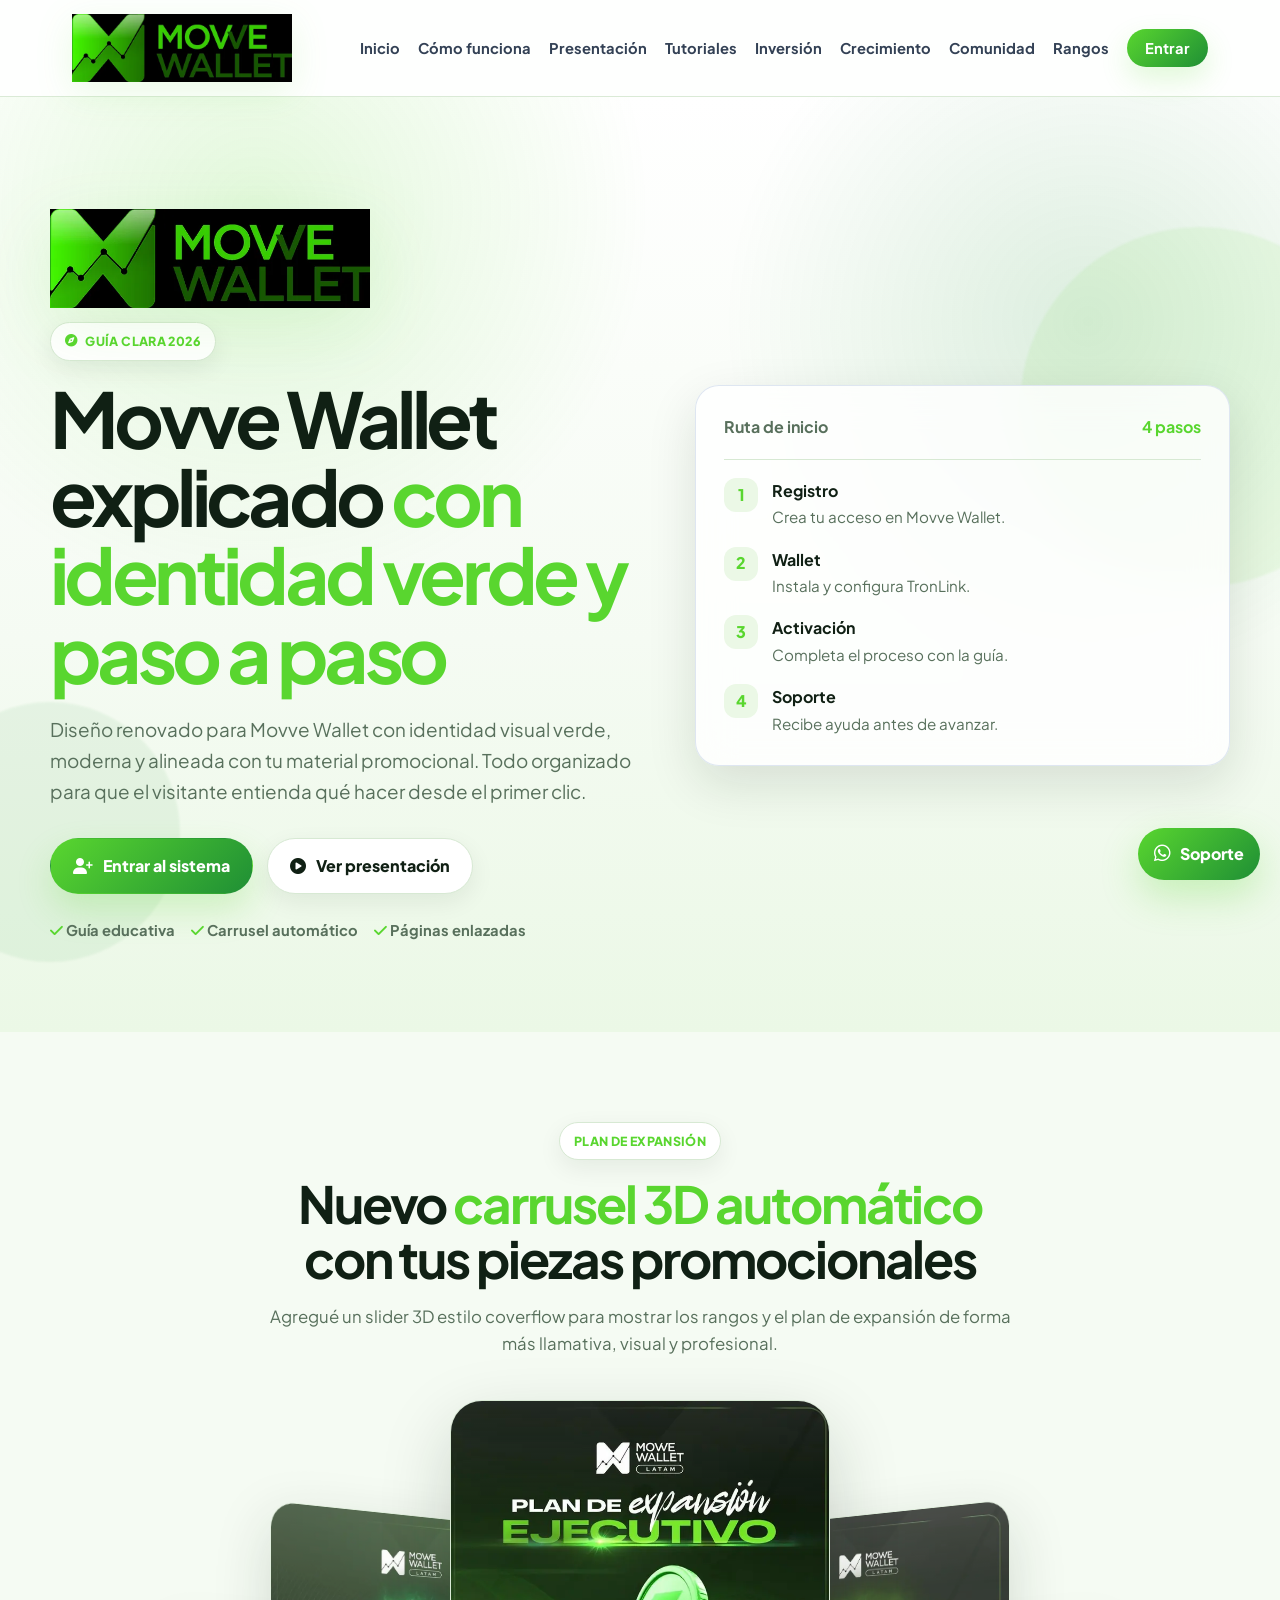
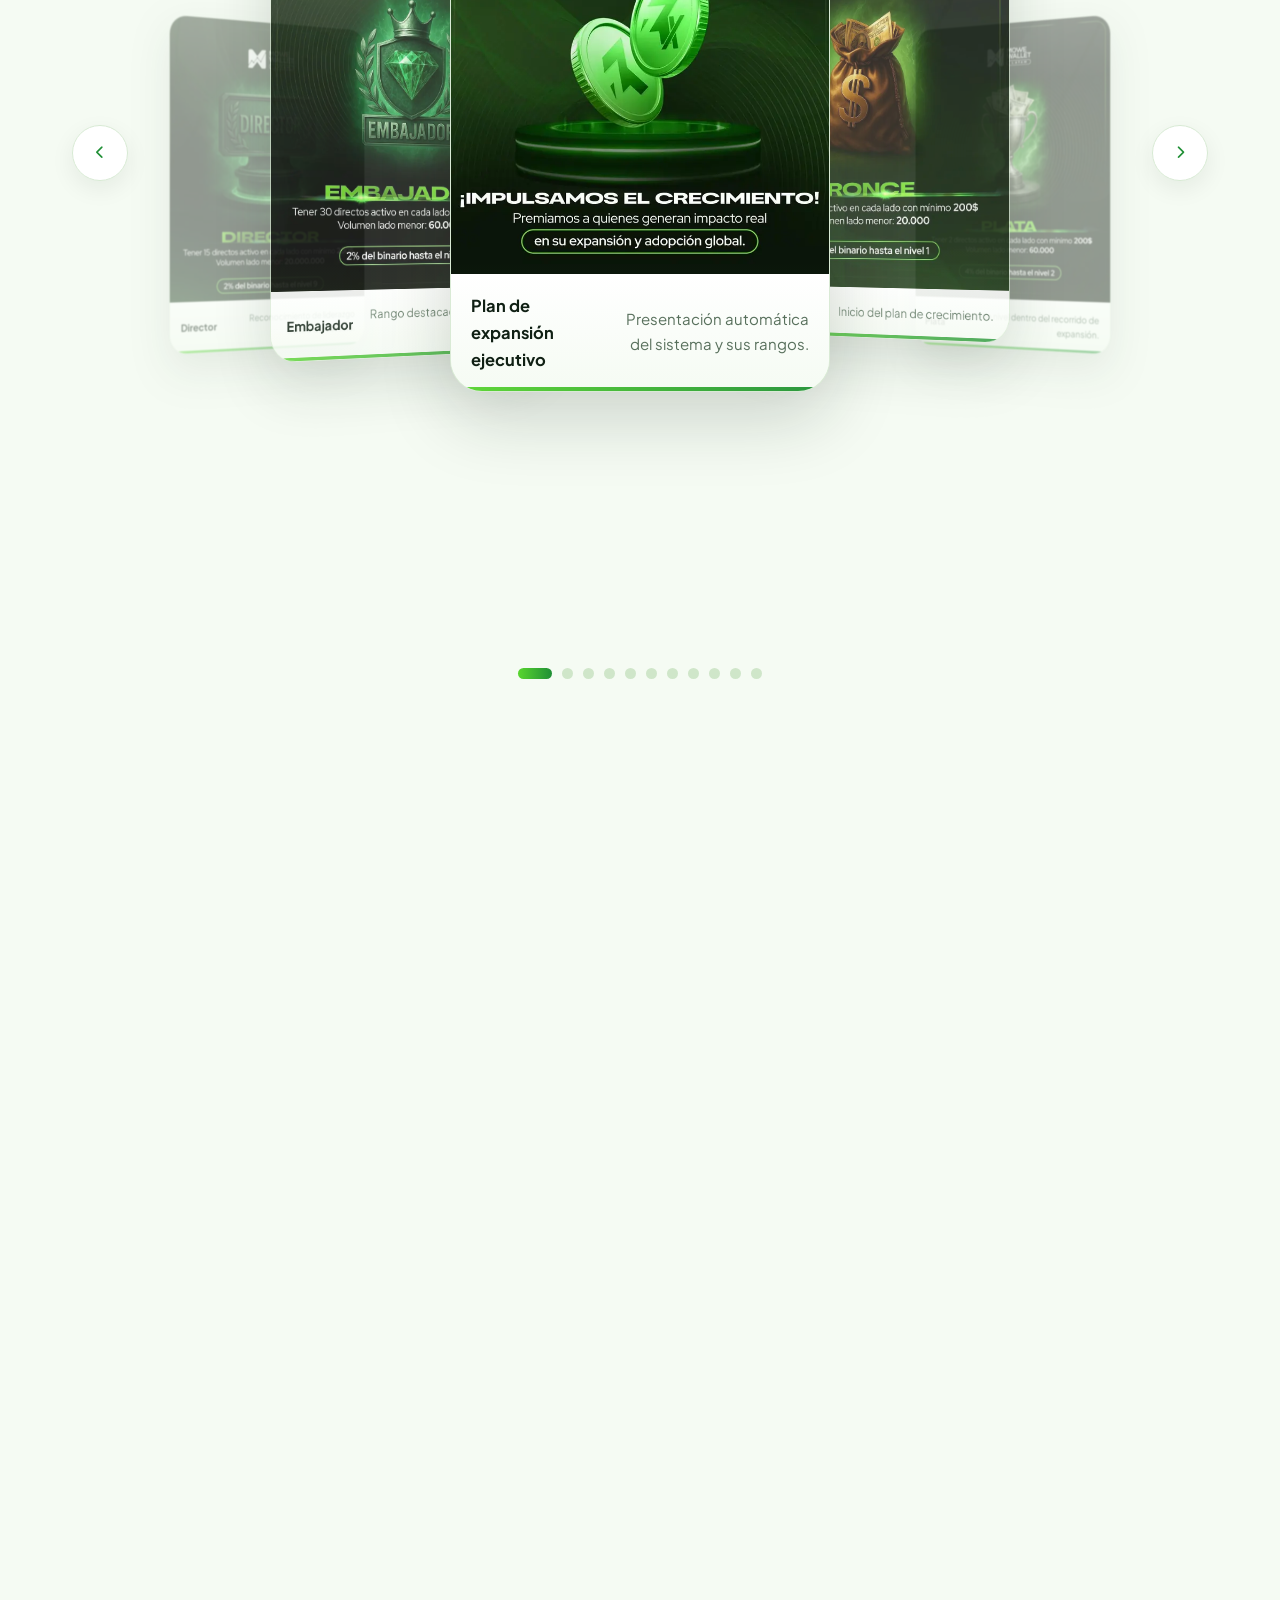
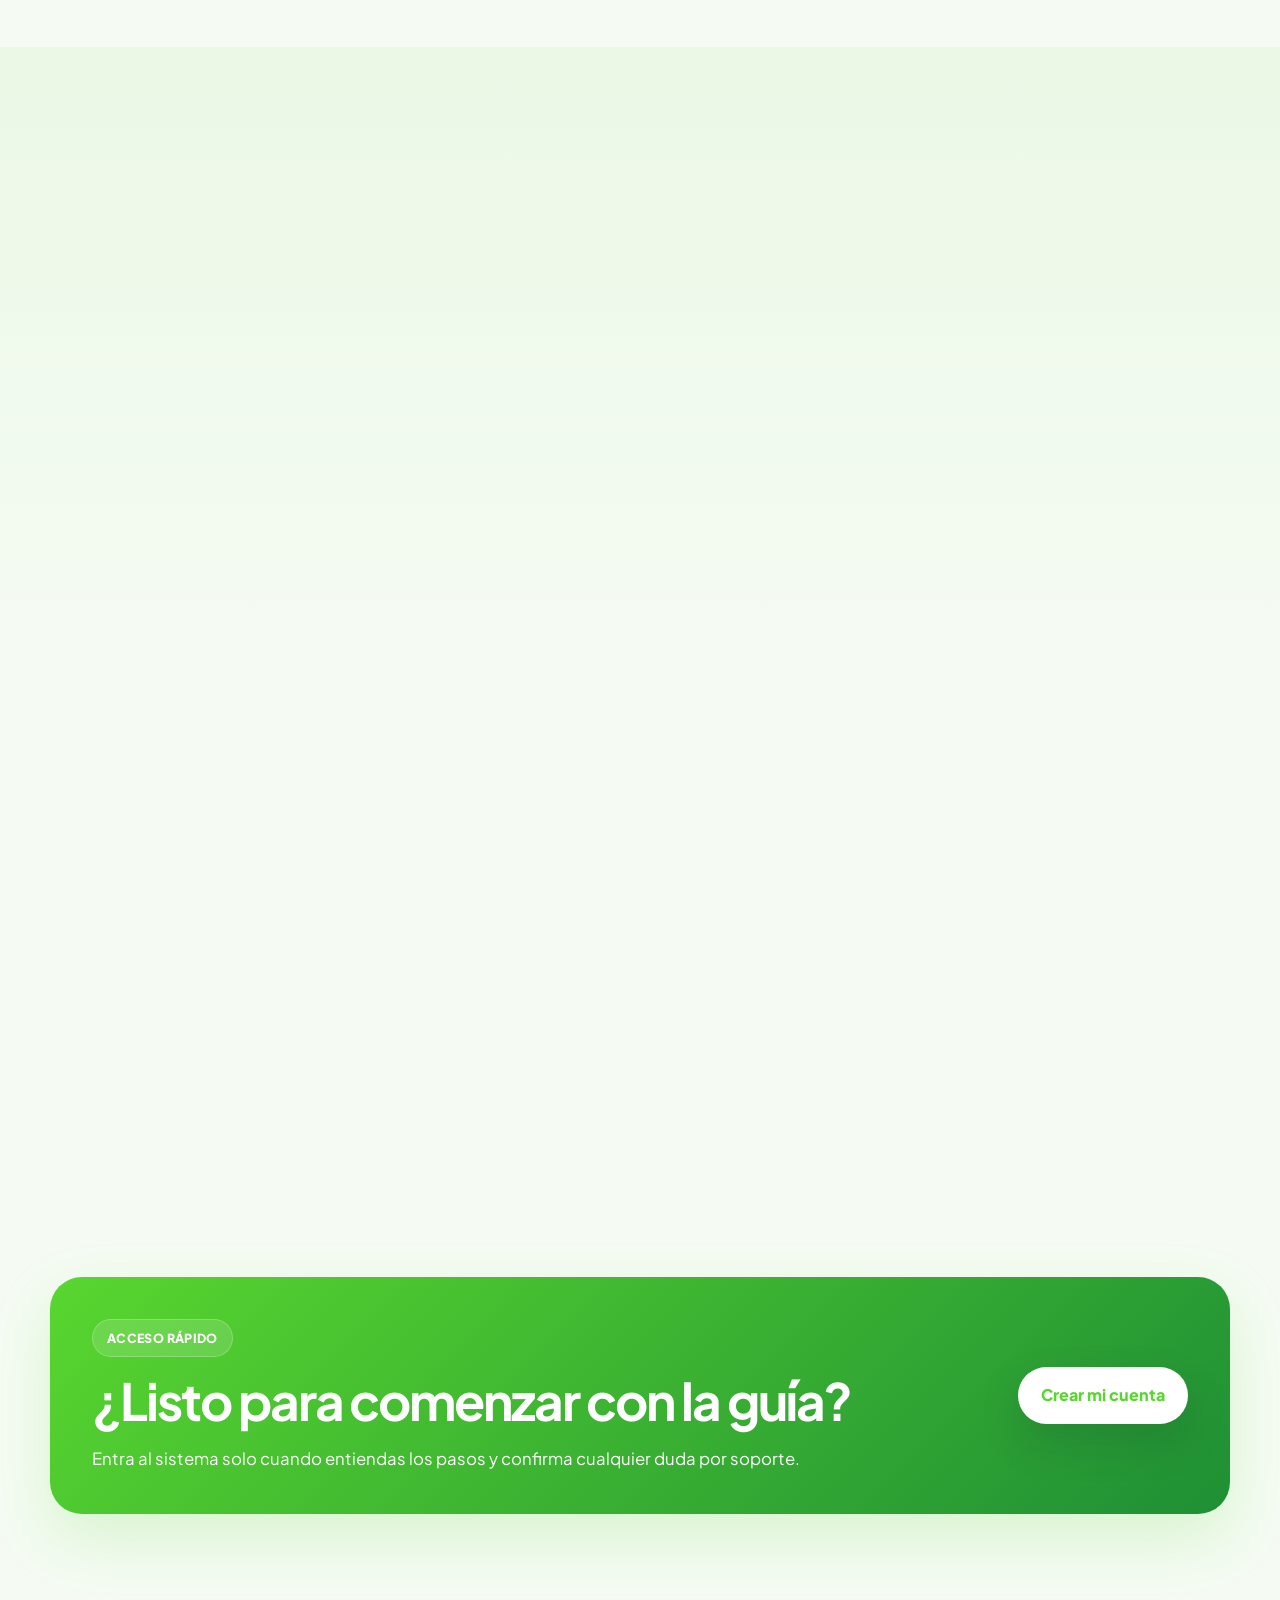
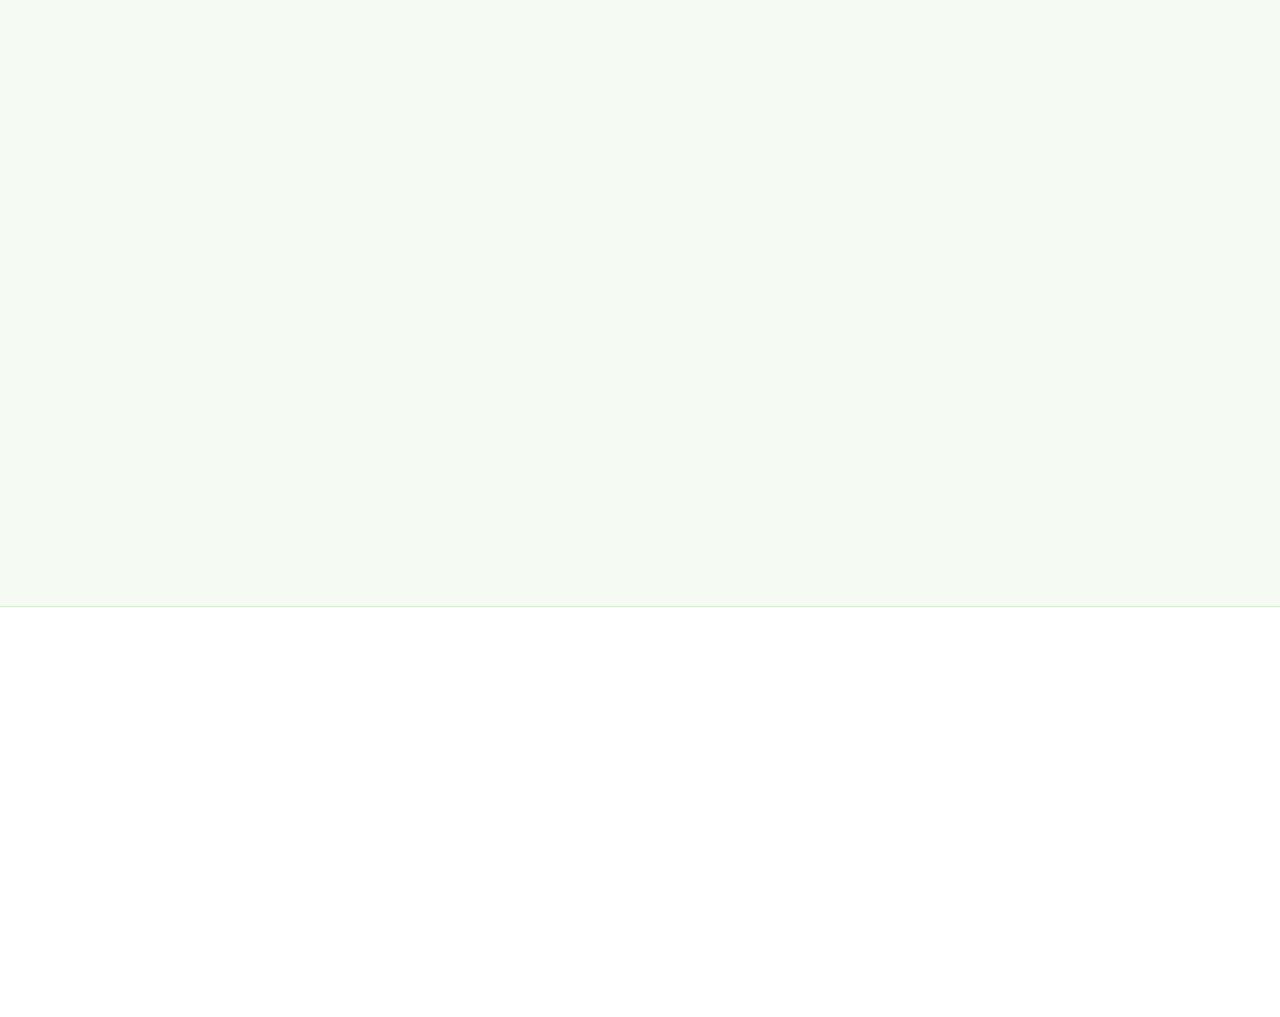
==== commit ff522b3d: "Add files via upload" ====
--- a/index.html
+++ b/index.html
@@ -268,6 +268,23 @@
     </div>
     <a class="btn btn-white" href="https://app.movvewallet.com/register/TBwPNoUJCphFFh52NaizpC8kAgy5xAmHi8" target="_blank" rel="noopener">Crear mi cuenta</a>
   </section>
+
+  <section class="section seo-search-section" id="busquedas-movve-wallet">
+    <div class="section-heading">
+      <span class="eyebrow"><i class="fas fa-magnifying-glass-chart"></i> Búsquedas frecuentes</span>
+      <h2>Movve Wallet: guía para quienes buscan <span>información clara</span></h2>
+      <p>Muchos usuarios buscan “Movve Wallet”, “Move Wallet”, “Mowe Wallet”, “app Movve Wallet” o “Movve Wallet es confiable”. Esta guía usa el nombre correcto y organiza la información para aprender antes de avanzar.</p>
+    </div>
+    <div class="seo-pill-grid">
+      <a href="movve.html#preguntas">¿Qué es Movve Wallet?</a>
+      <a href="movve.html#confiable">¿Movve Wallet es confiable?</a>
+      <a href="movve.html#app">App Movve Wallet</a>
+      <a href="tutoriales.html">Tutoriales Movve Wallet</a>
+      <a href="presentacion.html">Presentación Movve Wallet</a>
+      <a href="myfxbook.html">Transparencia MyFxBook</a>
+    </div>
+  </section>
+
 </main>
 
 <footer class="footer">
@@ -277,7 +294,7 @@
         <img loading="lazy" decoding="async" class="brand-logo brand-logo-footer" src="assets/branding/movve-wallet-logo-full.webp" alt="Movve Wallet">
       </a>
       <p>Guía educativa enfocada en Movve Wallet para aprender, registrarte y avanzar paso a paso desde Colombia, República Dominicana y LATAM.</p>
-      <p class="tiny">Contenido informativo. No constituye asesoría financiera. Toda inversión tiene riesgo.</p>
+      <p class="tiny">Guía educativa independiente. No somos la página oficial. No constituye asesoría financiera. Toda inversión o participación implica riesgo.</p>
     </div>
     <div>
       <h3>Guías</h3>
--- a/styles.css
+++ b/styles.css
@@ -1 +1,24 @@
-:root{--primary:#59d62f;--primary-2:#1f8f35;--sky:#a7f359;--ink:#102014;--muted:#58705c;--soft:#f5fbf3;--soft-2:#ebf8e6;--card:#ffffff;--line:#d7e9d3;--cream:#fbfff8;--shadow-sm:0 8px 24px rgba(16,32,20,.07);--shadow-md:0 18px 50px rgba(16,32,20,.12);--radius:24px;--radius-sm:16px;--max:1180px;--transition:all .28s ease}*{box-sizing:border-box;margin:0;padding:0}html{scroll-behavior:smooth}body{font-family:'Plus Jakarta Sans',Inter,system-ui,sans-serif;background:var(--soft);color:var(--ink);line-height:1.65;overflow-x:hidden}a{color:inherit;text-decoration:none}img{max-width:100%;display:block}.navbar{position:sticky;top:0;z-index:1000;background:rgba(255,255,255,.88);backdrop-filter:blur(18px);border-bottom:1px solid rgba(215,233,211,.92);transition:var(--transition)}.navbar.scrolled{box-shadow:var(--shadow-sm)}.nav-container{max-width:var(--max);margin:auto;display:flex;align-items:center;justify-content:space-between;padding:14px 22px;gap:18px}.brand{display:inline-flex;align-items:center;gap:10px;font-weight:800;letter-spacing:.4px;color:var(--ink)}.brand-logo{display:block;height:auto;max-width:100%}.brand-logo-nav{width:220px;filter:drop-shadow(0 10px 18px rgba(89,214,47,.12))}.brand-logo-footer{width:240px;filter:drop-shadow(0 10px 18px rgba(89,214,47,.10))}.hero-logo{width:min(320px,78vw);margin:0 0 14px;filter:drop-shadow(0 18px 35px rgba(89,214,47,.12))}.brand-mark{width:42px;height:42px;border-radius:14px;background:linear-gradient(135deg,var(--primary),var(--primary-2));display:grid;place-items:center;color:#fff;box-shadow:0 12px 28px rgba(89,214,47,.28);font-size:.85rem}.brand-text{font-size:1rem;white-space:nowrap}.nav-menu{display:flex;align-items:center;gap:20px;list-style:none}.nav-menu a{font-size:.92rem;font-weight:700;color:#334155;transition:var(--transition)}.nav-menu a:hover{color:var(--primary)}.nav-btn{background:linear-gradient(135deg,var(--primary),var(--primary-2));color:#fff!important;padding:10px 18px;border-radius:999px;box-shadow:0 12px 28px rgba(89,214,47,.22)}.menu-toggle{display:none;background:transparent;border:0;cursor:pointer;gap:5px;flex-direction:column}.menu-toggle span{display:block;width:27px;height:3px;border-radius:999px;background:var(--ink);transition:var(--transition)}.hero,.page-hero{position:relative;isolation:isolate;padding:112px 22px 90px;overflow:hidden}.hero-soft{min-height:710px;display:grid;align-items:center}.hero::before,.page-hero::before{content:"";position:absolute;inset:0;background:radial-gradient(circle at 20% 12%,rgba(89,214,47,.16),transparent 30%),radial-gradient(circle at 85% 24%,rgba(31,143,53,.14),transparent 28%),linear-gradient(180deg,#ffffff 0%,#f5fbf3 58%,#ebf8e6 100%);z-index:-3}.hero-shape{position:absolute;border-radius:50%;filter:blur(1px);opacity:.7;z-index:-2}.shape-one{width:360px;height:360px;background:rgba(89,214,47,.12);right:-100px;top:130px}.shape-two{width:260px;height:260px;background:rgba(31,143,53,.10);left:-80px;bottom:70px}.split,.split-section{max-width:var(--max);margin:auto;display:grid;grid-template-columns:1.05fr .95fr;gap:54px;align-items:center}.hero-copy h1,.page-hero h1{font-size:clamp(2.55rem,6vw,5rem);line-height:1.02;letter-spacing:-.06em;margin:18px 0 22px;color:var(--ink)}.hero-copy h1 span,.page-hero h1 span,.section-heading h2 span{color:var(--primary)}.hero-lead,.page-hero p{font-size:1.18rem;color:var(--muted);max-width:720px}.eyebrow{display:inline-flex;align-items:center;gap:8px;background:#fff;border:1px solid var(--line);box-shadow:var(--shadow-sm);color:var(--primary);font-weight:800;letter-spacing:.03em;text-transform:uppercase;font-size:.78rem;border-radius:999px;padding:8px 14px}.hero-actions{display:flex;gap:14px;flex-wrap:wrap;margin-top:30px}.center{justify-content:center}.btn{display:inline-flex;align-items:center;justify-content:center;gap:10px;border-radius:999px;padding:14px 22px;font-weight:800;transition:var(--transition);border:1px solid transparent}.btn:hover{transform:translateY(-3px)}.btn-primary{background:linear-gradient(135deg,var(--primary),var(--primary-2));color:#fff;box-shadow:0 16px 34px rgba(89,214,47,.22)}.btn-light{background:#fff;border-color:var(--line);color:var(--ink);box-shadow:var(--shadow-sm)}.btn-white{background:#fff;color:var(--primary);box-shadow:0 18px 44px rgba(15,23,42,.14)}.trust-row{display:flex;gap:16px;flex-wrap:wrap;margin-top:24px;color:var(--muted);font-weight:700;font-size:.92rem}.trust-row i{color:var(--primary)}.glass-card{background:rgba(255,255,255,.82);border:1px solid rgba(219,228,240,.9);box-shadow:var(--shadow-md);backdrop-filter:blur(18px);border-radius:var(--radius)}.hero-panel{padding:28px}.panel-header{display:flex;justify-content:space-between;align-items:center;border-bottom:1px solid var(--line);padding-bottom:18px;margin-bottom:18px}.panel-header span{color:var(--muted);font-weight:700}.panel-header strong{color:var(--primary)}.timeline{list-style:none;display:grid;gap:16px;counter-reset:step}.timeline li{position:relative;padding-left:48px}.timeline li::before{counter-increment:step;content:counter(step);position:absolute;left:0;top:0;width:34px;height:34px;border-radius:12px;background:var(--soft-2);color:var(--primary);display:grid;place-items:center;font-weight:800}.timeline strong{display:block}.timeline span{color:var(--muted);font-size:.95rem}.section{max-width:var(--max);margin:auto;padding:88px 22px}.section.tinted{max-width:none;background:linear-gradient(180deg,#ebf8e6,#f5fbf3);padding-left:22px;padding-right:22px}.section.tinted>.section-heading,.section.tinted>.company-grid{max-width:var(--max);margin-left:auto;margin-right:auto}.section-heading{text-align:center;max-width:760px;margin:0 auto 42px}.section-heading h2,.split-section h2,.cta-band h2,.notice-card h2{font-size:clamp(2rem,4vw,3.35rem);line-height:1.08;letter-spacing:-.04em;margin:16px 0;color:var(--ink)}.section-heading p,.split-section p,.cta-band p,.notice-card p{color:var(--muted);font-size:1.05rem}.feature-grid{display:grid;grid-template-columns:repeat(4,1fr);gap:20px}.feature-grid.six{grid-template-columns:repeat(3,1fr)}.feature-grid.mini{grid-template-columns:repeat(2,1fr)}.feature-card,.info-card,.company-card,.video-card{background:var(--card);border:1px solid var(--line);border-radius:var(--radius);padding:26px;box-shadow:var(--shadow-sm);transition:var(--transition);position:relative;overflow:hidden}.feature-card::after,.info-card::after,.company-card::after,.video-card::after{content:"";position:absolute;inset:auto 0 0 0;height:4px;background:linear-gradient(90deg,var(--primary),var(--primary-2));transform:scaleX(0);transform-origin:left;transition:var(--transition)}.feature-card:hover,.info-card:hover,.company-card:hover,.video-card:hover{transform:translateY(-8px);box-shadow:var(--shadow-md);border-color:#b9ddb0}.feature-card:hover::after,.info-card:hover::after,.company-card:hover::after,.video-card:hover::after{transform:scaleX(1)}.feature-card i,.info-card i{width:52px;height:52px;border-radius:18px;background:var(--soft-2);display:grid;place-items:center;color:var(--primary);font-size:1.25rem;margin-bottom:18px}.feature-card h3,.info-card h3,.company-card h3,.video-card h3{font-size:1.18rem;margin-bottom:8px}.feature-card p,.info-card p,.company-card p,.video-card p{color:var(--muted);font-size:.96rem}.company-grid{display:grid;grid-template-columns:repeat(3,1fr);gap:22px}.company-card span{width:56px;height:56px;border-radius:20px;display:grid;place-items:center;background:linear-gradient(135deg,var(--primary),var(--primary-2));color:#fff;font-weight:900;margin-bottom:18px}.steps-card{display:grid;gap:14px;background:#fff;border:1px solid var(--line);border-radius:var(--radius);padding:22px;box-shadow:var(--shadow-sm)}.step{display:flex;gap:16px;align-items:center;padding:18px;border-radius:18px;background:var(--soft);border:1px solid var(--line)}.step b{color:var(--primary);min-width:50px}.step span{font-weight:700}.link-step{transition:var(--transition)}.link-step:hover{background:var(--soft-2);transform:translateX(4px)}.cta-band{max-width:var(--max);margin:30px auto 90px;padding:42px;border-radius:32px;background:linear-gradient(135deg,var(--primary),var(--primary-2));color:#fff;display:flex;justify-content:space-between;align-items:center;gap:24px;box-shadow:0 24px 60px rgba(89,214,47,.22)}.cta-band .eyebrow{background:rgba(255,255,255,.14);border-color:rgba(255,255,255,.22);box-shadow:none;color:#fff}.cta-band h2,.cta-band p{color:#fff}.page-hero{text-align:center;min-height:430px}.page-hero.compact{min-height:360px}.page-hero p{margin:auto}.video-grid{display:grid;grid-template-columns:repeat(3,1fr);gap:22px}.video-thumb{height:170px;border-radius:20px;background:linear-gradient(135deg,#edfbe8,#d5f7c6);display:grid;place-items:center;margin-bottom:18px}.video-thumb i{width:62px;height:62px;border-radius:50%;background:#fff;color:var(--primary);display:grid;place-items:center;box-shadow:var(--shadow-sm)}.notice-card{max-width:var(--max);margin:0 auto 90px;background:#f3fff0;border:1px solid #caefc0;border-radius:var(--radius);padding:34px;display:flex;gap:22px;align-items:flex-start}.notice-card i{font-size:2rem;color:#1f8f35}.footer{background:#ffffff;border-top:1px solid var(--line);padding:58px 22px 26px}.footer-grid{max-width:var(--max);margin:auto;display:grid;grid-template-columns:2fr 1fr 1fr 1fr;gap:34px}.footer h3{font-size:1rem;margin-bottom:12px}.footer a{display:block;color:var(--muted);font-weight:700;margin:8px 0}.footer a:hover{color:var(--primary)}.footer p{color:var(--muted);max-width:420px}.footer-brand{margin-bottom:18px}.tiny{font-size:.85rem;margin-top:12px}.footer-bottom{max-width:var(--max);margin:32px auto 0;padding-top:20px;border-top:1px solid var(--line);color:var(--muted);font-size:.9rem}.floating-wa{position:fixed;right:20px;bottom:20px;z-index:999;display:inline-flex;align-items:center;gap:9px;background:linear-gradient(135deg,var(--primary),var(--primary-2));color:#fff;border-radius:999px;padding:13px 16px;font-weight:900;box-shadow:0 16px 38px rgba(89,214,47,.28)}.floating-wa i{font-size:1.2rem}@media(max-width:1050px){.nav-menu{gap:13px}.feature-grid,.feature-grid.six{grid-template-columns:repeat(2,1fr)}.video-grid{grid-template-columns:repeat(2,1fr)}}@media(max-width:860px){.brand-logo-nav{width:170px}.menu-toggle{display:flex}.nav-menu{position:absolute;left:18px;right:18px;top:76px;background:#fff;border:1px solid var(--line);border-radius:22px;box-shadow:var(--shadow-md);padding:18px;display:grid;gap:14px;opacity:0;visibility:hidden;transform:translateY(-10px)}.nav-menu.active{opacity:1;visibility:visible;transform:translateY(0)}.nav-menu a{display:block;padding:10px 6px}.split,.split-section{grid-template-columns:1fr}.hero-soft{min-height:auto}.hero,.page-hero{padding-top:82px}.company-grid,.footer-grid{grid-template-columns:1fr}.cta-band{margin-left:22px;margin-right:22px;flex-direction:column;align-items:flex-start}.floating-wa span{display:none}}@media(max-width:620px){.brand-logo-nav{width:150px}.brand-logo-footer{width:210px}.hero-logo{width:min(250px,82vw)}.brand-text{font-size:.88rem}.feature-grid,.feature-grid.six,.feature-grid.mini,.video-grid{grid-template-columns:1fr}.hero-copy h1,.page-hero h1{font-size:2.55rem}.section{padding:64px 18px}.hero-actions{width:100%}.btn{width:100%}.trust-row{display:grid}.page-hero{min-height:auto}.notice-card{margin-left:18px;margin-right:18px;flex-direction:column}.footer{padding-bottom:80px}}.section-carousel{padding-top:34px}.carousel-shell{position:relative;max-width:var(--max);margin:0 auto;padding:0 76px}.carousel-viewport{position:relative;min-height:840px;overflow:visible;perspective:1800px;perspective-origin:center center}.carousel-track{position:relative;height:100%;transform-style:preserve-3d}.carousel-slide{position:absolute;left:50%;top:0;width:min(380px,72vw);padding:0;opacity:0;pointer-events:none;transform-style:preserve-3d;transition:transform .78s cubic-bezier(.22,.61,.36,1),opacity .6s ease,filter .7s ease;will-change:transform,opacity}.carousel-slide.is-active{opacity:1;z-index:7;pointer-events:auto;transform:translate3d(-50%,0,0) rotateY(0deg) scale(1);filter:blur(0)}.carousel-slide.is-prev{opacity:.82;z-index:6;pointer-events:auto;transform:translate3d(calc(-50% - 255px),46px,-210px) rotateY(34deg) scale(.88);filter:blur(.2px)}.carousel-slide.is-next{opacity:.82;z-index:6;pointer-events:auto;transform:translate3d(calc(-50% + 255px),46px,-210px) rotateY(-34deg) scale(.88);filter:blur(.2px)}.carousel-slide.is-prev-2{opacity:.42;z-index:5;transform:translate3d(calc(-50% - 455px),98px,-420px) rotateY(42deg) scale(.72);filter:blur(.8px)}.carousel-slide.is-next-2{opacity:.42;z-index:5;transform:translate3d(calc(-50% + 455px),98px,-420px) rotateY(-42deg) scale(.72);filter:blur(.8px)}.carousel-slide.is-hidden-left{opacity:0;z-index:1;transform:translate3d(calc(-50% - 650px),140px,-580px) rotateY(48deg) scale(.55)}.carousel-slide.is-hidden-right{opacity:0;z-index:1;transform:translate3d(calc(-50% + 650px),140px,-580px) rotateY(-48deg) scale(.55)}.rank-card{background:var(--card);border:1px solid rgba(215,233,211,.95);border-radius:32px;box-shadow:0 26px 70px rgba(16,32,20,.18);overflow:hidden;position:relative}.rank-card::before{content:"";position:absolute;inset:0;background:linear-gradient(180deg,rgba(255,255,255,.10),transparent 18%,transparent 78%,rgba(89,214,47,.10));pointer-events:none;z-index:1}.rank-card::after{content:"";position:absolute;inset:auto 0 0 0;height:4px;background:linear-gradient(90deg,var(--primary),var(--primary-2));opacity:.95;z-index:2}.rank-card img{width:100%;aspect-ratio:4/5;object-fit:cover;background:#09120a}.rank-caption{display:flex;justify-content:space-between;gap:16px;align-items:center;padding:18px 20px;background:linear-gradient(180deg,#fff,#f5fbf3);position:relative;z-index:2}.rank-caption strong{font-size:1.03rem;color:var(--ink)}.rank-caption span{font-size:.94rem;color:var(--muted);text-align:right}.carousel-nav{position:absolute;top:42%;transform:translateY(-50%);width:56px;height:56px;border-radius:50%;border:1px solid var(--line);background:rgba(255,255,255,.95);color:var(--primary-2);display:grid;place-items:center;box-shadow:var(--shadow-sm);cursor:pointer;transition:var(--transition);z-index:15}.carousel-nav.prev{left:0}.carousel-nav.next{right:0}.carousel-nav:hover{transform:translateY(-50%) scale(1.05);background:var(--soft-2)}.carousel-dots{display:flex;justify-content:center;flex-wrap:wrap;gap:10px;margin-top:28px}.carousel-dot{width:11px;height:11px;border-radius:999px;border:0;background:#cfe6c9;cursor:pointer;transition:var(--transition)}.carousel-dot.active{width:34px;background:linear-gradient(90deg,var(--primary),var(--primary-2))}.brand-mark{box-shadow:0 12px 28px rgba(89,214,47,.24)}.nav-btn{box-shadow:0 12px 28px rgba(89,214,47,.18)}.btn-primary{box-shadow:0 16px 34px rgba(89,214,47,.22)}.cta-band{box-shadow:0 24px 60px rgba(89,214,47,.18)}.floating-wa{box-shadow:0 16px 38px rgba(89,214,47,.28)}@media(max-width:1100px){.carousel-shell{padding:0 58px}.carousel-viewport{min-height:760px}.carousel-slide{width:min(340px,70vw)}.carousel-slide.is-prev{transform:translate3d(calc(-50% - 200px),40px,-190px) rotateY(30deg) scale(.84)}.carousel-slide.is-next{transform:translate3d(calc(-50% + 200px),40px,-190px) rotateY(-30deg) scale(.84)}.carousel-slide.is-prev-2{transform:translate3d(calc(-50% - 330px),82px,-360px) rotateY(38deg) scale(.68)}.carousel-slide.is-next-2{transform:translate3d(calc(-50% + 330px),82px,-360px) rotateY(-38deg) scale(.68)}}@media(max-width:860px){.carousel-shell{padding:0 18px}.carousel-viewport{min-height:680px}.carousel-slide{width:min(310px,78vw)}.carousel-slide.is-prev{transform:translate3d(calc(-50% - 110px),38px,-160px) rotateY(26deg) scale(.82)}.carousel-slide.is-next{transform:translate3d(calc(-50% + 110px),38px,-160px) rotateY(-26deg) scale(.82)}.carousel-slide.is-prev-2,.carousel-slide.is-next-2{opacity:0}.carousel-nav{width:48px;height:48px;top:44%}}@media(max-width:620px){.carousel-shell{padding:0}.carousel-viewport{min-height:590px}.carousel-slide{width:min(280px,82vw)}.carousel-slide.is-active{transform:translate3d(-50%,0,0) rotateY(0deg) scale(1)}.carousel-slide.is-prev{transform:translate3d(calc(-50% - 82px),34px,-130px) rotateY(22deg) scale(.84)}.carousel-slide.is-next{transform:translate3d(calc(-50% + 82px),34px,-130px) rotateY(-22deg) scale(.84)}.carousel-slide.is-prev,.carousel-slide.is-next{opacity:.58}.carousel-nav{display:none}.rank-caption{flex-direction:column;align-items:flex-start}.rank-caption span{text-align:left}}.video-grid-rich{grid-template-columns:repeat(3,1fr)}.video-card-media{cursor:pointer;text-align:left;border:1px solid var(--line);background:var(--card);font-family:inherit;color:inherit}.video-thumb-img{position:relative;border-radius:20px;overflow:hidden;aspect-ratio:16/9;margin-bottom:18px;background:#071008}.video-thumb-img img{width:100%;height:100%;object-fit:cover;transition:transform .45s ease}.video-card-media:hover .video-thumb-img img{transform:scale(1.06)}.play-badge{position:absolute;inset:auto 16px 16px auto;width:54px;height:54px;border-radius:50%;display:grid;place-items:center;background:linear-gradient(135deg,var(--primary),var(--primary-2));color:#fff;box-shadow:0 16px 40px rgba(89,214,47,.35)}.video-modal{position:fixed;inset:0;z-index:5000;display:none;align-items:center;justify-content:center;padding:22px}.video-modal.active{display:flex}.video-modal-backdrop{position:absolute;inset:0;background:rgba(3,10,5,.78);backdrop-filter:blur(10px)}.video-modal-content{position:relative;width:min(1100px,96vw);z-index:2}.video-modal-close{position:absolute;right:-10px;top:-54px;width:44px;height:44px;border:0;border-radius:50%;display:grid;place-items:center;background:#fff;color:var(--ink);cursor:pointer;box-shadow:var(--shadow-md)}.video-frame-wrap{position:relative;width:100%;aspect-ratio:16/9;border-radius:24px;overflow:hidden;background:#000;box-shadow:0 30px 90px rgba(0,0,0,.45);border:1px solid rgba(255,255,255,.16)}.video-frame-wrap iframe{width:100%;height:100%;border:0}.pdf-grid{max-width:var(--max);margin:0 auto;display:grid;grid-template-columns:repeat(2,1fr);gap:22px}.pdf-card{display:flex;gap:20px;align-items:flex-start;background:#fff;border:1px solid var(--line);border-radius:var(--radius);padding:26px;box-shadow:var(--shadow-sm);transition:var(--transition)}.pdf-card:hover{transform:translateY(-8px);box-shadow:var(--shadow-md);border-color:#b9ddb0}.pdf-icon{width:64px;height:64px;border-radius:20px;display:grid;place-items:center;color:#fff;background:linear-gradient(135deg,var(--primary),var(--primary-2));flex-shrink:0;font-size:1.35rem}.pdf-card h3{margin-bottom:6px;color:var(--ink)}.pdf-card p{color:var(--muted);margin-bottom:10px}.pdf-card span{display:inline-flex;font-weight:900;color:var(--primary-2)}.company-card-logo{display:flex;flex-direction:column;align-items:flex-start;min-height:240px}.company-logo-box{width:76px;height:76px;border-radius:22px;display:grid;place-items:center;background:#ffffff;border:1px solid var(--line);box-shadow:var(--shadow-sm);margin-bottom:18px;overflow:hidden;transition:var(--transition)}.company-logo-box img{width:100%;height:100%;object-fit:contain;padding:10px}.company-logo-box.dark{background:#191b20}.company-logo-box.yellow{background:#ffc400}.company-card-logo:hover .company-logo-box{transform:translateY(-4px) scale(1.04);box-shadow:var(--shadow-md)}@media(max-width:1050px){.video-grid-rich{grid-template-columns:repeat(2,1fr)}}@media(max-width:860px){.pdf-grid{grid-template-columns:1fr}}@media(max-width:620px){.video-grid-rich{grid-template-columns:1fr}.pdf-card{flex-direction:column}.video-modal-close{right:0;top:-58px}}.video-presentation-section{padding-top:48px}.presentation-video-card{max-width:var(--max);margin:0 auto;display:grid;grid-template-columns:1.2fr .8fr;gap:28px;align-items:center;background:#fff;border:1px solid var(--line);border-radius:34px;padding:24px;box-shadow:var(--shadow-md);overflow:hidden}.presentation-video-preview{position:relative;aspect-ratio:16/9;border-radius:26px;overflow:hidden;background:#071008}.presentation-video-preview video{width:100%;height:100%;object-fit:cover;display:block;filter:saturate(1.06) contrast(1.04)}.presentation-video-preview::after{content:"";position:absolute;inset:0;background:linear-gradient(180deg,rgba(0,0,0,.05),rgba(0,0,0,.35));pointer-events:none}.presentation-play{position:absolute;left:50%;top:50%;transform:translate(-50%,-50%);width:86px;height:86px;border-radius:50%;border:0;display:grid;place-items:center;background:linear-gradient(135deg,var(--primary),var(--primary-2));color:#fff;font-size:1.5rem;cursor:pointer;z-index:2;box-shadow:0 24px 60px rgba(89,214,47,.42);transition:var(--transition)}.presentation-play:hover{transform:translate(-50%,-50%) scale(1.08)}.presentation-video-copy{padding:18px}.presentation-video-copy h3{font-size:clamp(1.8rem,3vw,2.6rem);line-height:1.05;letter-spacing:-.04em;margin:16px 0 12px}.presentation-video-copy p{color:var(--muted);margin-bottom:22px}.local-video-modal{position:fixed;inset:0;z-index:6000;display:none;align-items:center;justify-content:center;padding:22px}.local-video-modal.active{display:flex}.local-video-backdrop{position:absolute;inset:0;background:rgba(3,10,5,.82);backdrop-filter:blur(10px)}.local-video-content{position:relative;width:min(1100px,96vw);z-index:2}.local-video-content video{width:100%;max-height:82vh;display:block;border-radius:24px;background:#000;box-shadow:0 30px 90px rgba(0,0,0,.5);border:1px solid rgba(255,255,255,.14)}.local-video-close{position:absolute;right:-10px;top:-54px;width:44px;height:44px;border:0;border-radius:50%;display:grid;place-items:center;background:#fff;color:var(--ink);cursor:pointer;box-shadow:var(--shadow-md)}@media(max-width:860px){.presentation-video-card{grid-template-columns:1fr}}@media(max-width:620px){.presentation-video-card{padding:14px;border-radius:24px}.presentation-play{width:68px;height:68px}.local-video-close{right:0;top:-58px}}:root{--fluid-section-y:clamp(52px,7vw,96px);--fluid-side:clamp(16px,4vw,32px)}html{-webkit-text-size-adjust:100%}body{min-width:320px}img,video,iframe{max-width:100%}.section{width:100%;padding-top:var(--fluid-section-y);padding-bottom:var(--fluid-section-y)}.nav-container,.split,.split-section,.section,.footer-grid,.footer-bottom,.carousel-shell,.presentation-video-card{width:100%}.navbar{min-height:70px}.nav-container{min-height:70px}.nav-menu{flex-wrap:wrap;justify-content:flex-end}.nav-menu a{white-space:nowrap}.hero-content,.split-section{min-width:0}.hero-copy,.hero-panel,.presentation-video-copy,.steps-card{min-width:0}.hero-copy h1,.page-hero h1,.section-heading h2,.split-section h2,.cta-band h2{overflow-wrap:balance}.hero-lead,.page-hero p,.section-heading p{margin-left:auto;margin-right:auto}.hero-actions .btn{min-height:52px}.feature-grid,.feature-grid.six,.feature-grid.mini,.company-grid,.video-grid,.pdf-grid{align-items:stretch}.feature-card,.info-card,.company-card,.video-card,.pdf-card{height:100%}@media(min-width:1536px){:root{--max:1280px}.hero-soft{min-height:760px}.brand-logo-nav{width:245px}.carousel-viewport{min-height:880px}}@media(min-width:1200px) and (max-width:1535px){.nav-menu{gap:18px}.hero-soft{min-height:720px}.video-grid-rich{grid-template-columns:repeat(3,1fr)}}@media(min-width:1024px) and (max-width:1199px){:root{--max:1060px}.nav-container{padding-left:18px;padding-right:18px}.brand-logo-nav{width:190px}.nav-menu{gap:12px}.nav-menu a{font-size:.84rem}.nav-btn{padding:9px 14px}.split,.split-section{gap:34px}.feature-grid{grid-template-columns:repeat(2,1fr)}.feature-grid.six{grid-template-columns:repeat(3,1fr)}.company-grid{grid-template-columns:repeat(3,1fr)}.presentation-video-card{grid-template-columns:1.1fr .9fr}.carousel-viewport{min-height:720px}}@media(min-width:768px) and (max-width:1023px){.brand-logo-nav{width:180px}.nav-container{padding:12px 20px}.nav-menu{max-height:calc(100vh - 92px);overflow:auto}.hero,.page-hero{padding:84px 22px 70px}.hero-soft{min-height:auto}.split,.split-section{grid-template-columns:1fr;gap:34px}.hero-copy{text-align:center}.hero-logo{margin-left:auto;margin-right:auto}.hero-actions,.trust-row{justify-content:center}.hero-panel{max-width:640px;margin:auto}.feature-grid,.feature-grid.six,.video-grid,.video-grid-rich{grid-template-columns:repeat(2,1fr)}.feature-grid.mini,.company-grid,.pdf-grid{grid-template-columns:repeat(2,1fr)}.presentation-video-card{grid-template-columns:1fr}.carousel-shell{padding:0 28px}.carousel-viewport{min-height:700px}.carousel-slide{width:min(330px,62vw)}.cta-band{flex-direction:column;align-items:flex-start}.footer-grid{grid-template-columns:1.4fr 1fr 1fr}}@media(min-width:481px) and (max-width:767px){.brand-logo-nav{width:168px}.nav-container{padding:10px 16px}.nav-menu{left:12px;right:12px;top:72px;max-height:calc(100vh - 88px);overflow:auto}.hero,.page-hero{padding:76px 18px 56px}.hero-copy{text-align:center}.hero-logo{width:min(260px,76vw);margin-left:auto;margin-right:auto}.hero-copy h1,.page-hero h1{font-size:clamp(2.15rem,8.5vw,3rem);letter-spacing:-.045em}.section-heading h2,.split-section h2,.cta-band h2{font-size:clamp(1.9rem,7.5vw,2.65rem)}.hero-lead,.page-hero p,.section-heading p{font-size:1rem}.hero-actions{justify-content:center}.hero-actions .btn{width:100%}.trust-row{justify-content:center}.split,.split-section{grid-template-columns:1fr;gap:28px}.feature-grid,.feature-grid.six,.feature-grid.mini,.company-grid,.video-grid,.video-grid-rich,.pdf-grid,.footer-grid{grid-template-columns:1fr}.feature-card,.info-card,.company-card,.video-card,.pdf-card{padding:22px}.presentation-video-card{grid-template-columns:1fr;padding:16px;border-radius:24px}.presentation-video-copy{padding:8px}.carousel-shell{padding:0}.carousel-viewport{min-height:610px;overflow:hidden}.carousel-slide{width:min(300px,82vw)}.carousel-dots{gap:8px}.cta-band{margin:24px 16px 72px;padding:28px;border-radius:24px}.footer{padding-left:18px;padding-right:18px}}@media(max-width:480px){:root{--fluid-side:14px}body{font-size:15.5px}.navbar{min-height:64px}.nav-container{min-height:64px;padding:9px 14px}.brand-logo-nav{width:140px}.menu-toggle span{width:25px;height:3px}.nav-menu{left:10px;right:10px;top:68px;padding:14px;border-radius:18px;max-height:calc(100vh - 82px);overflow:auto}.nav-menu a{font-size:.95rem;padding:9px 4px}.nav-btn{text-align:center}.hero,.page-hero{padding:70px 14px 48px}.page-hero{min-height:auto}.hero-logo{width:min(230px,78vw);margin-left:auto;margin-right:auto}.hero-copy{text-align:center}.hero-copy h1,.page-hero h1{font-size:clamp(2rem,10vw,2.62rem);line-height:1.04;letter-spacing:-.04em}.section-heading h2,.split-section h2,.cta-band h2,.notice-card h2{font-size:clamp(1.75rem,8.5vw,2.25rem);line-height:1.1}.eyebrow{font-size:.68rem;padding:7px 11px}.hero-lead,.page-hero p,.section-heading p,.split-section p,.cta-band p{font-size:.98rem}.hero-actions{width:100%;gap:10px}.btn{width:100%;padding:13px 16px;min-height:50px}.trust-row{display:grid;gap:10px;justify-content:center;text-align:left}.split,.split-section{grid-template-columns:1fr;gap:24px}.section{padding-left:14px;padding-right:14px}.section.tinted{padding-left:14px;padding-right:14px}.feature-grid,.feature-grid.six,.feature-grid.mini,.company-grid,.video-grid,.video-grid-rich,.pdf-grid,.footer-grid{grid-template-columns:1fr;gap:16px}.feature-card,.info-card,.company-card,.video-card,.pdf-card,.steps-card,.hero-panel{padding:18px;border-radius:20px}.timeline li{padding-left:42px}.timeline li::before{width:30px;height:30px;border-radius:10px}.step{align-items:flex-start;padding:15px}.step b{min-width:42px}.company-logo-box{width:68px;height:68px;border-radius:18px}.video-thumb-img,.presentation-video-preview{border-radius:18px}.play-badge{width:46px;height:46px;right:12px;bottom:12px}.pdf-card{flex-direction:column}.pdf-icon{width:56px;height:56px;border-radius:18px}.presentation-video-card{grid-template-columns:1fr;padding:12px;border-radius:22px;gap:14px}.presentation-video-copy{padding:8px}.presentation-play{width:64px;height:64px}.local-video-content,.video-modal-content{width:96vw}.local-video-close,.video-modal-close{right:0;top:-52px}.carousel-shell{padding:0}.carousel-viewport{min-height:560px;overflow:hidden}.carousel-slide{width:min(260px,82vw)}.carousel-slide.is-prev{transform:translate3d(calc(-50% - 70px),28px,-120px) rotateY(20deg) scale(.82)}.carousel-slide.is-next{transform:translate3d(calc(-50% + 70px),28px,-120px) rotateY(-20deg) scale(.82)}.rank-caption{padding:14px}.rank-caption strong{font-size:.98rem}.rank-caption span{font-size:.86rem}.carousel-dots{margin-top:16px;gap:7px}.carousel-dot{width:9px;height:9px}.carousel-dot.active{width:28px}.cta-band{margin:20px 14px 64px;padding:24px 18px;border-radius:22px}.footer{padding:44px 16px 86px}.brand-logo-footer{width:200px}}@media(max-width:360px){.brand-logo-nav{width:122px}.nav-container{padding-left:10px;padding-right:10px}.hero,.page-hero{padding-left:12px;padding-right:12px}.hero-copy h1,.page-hero h1{font-size:1.92rem}.section-heading h2,.split-section h2,.cta-band h2{font-size:1.65rem}.section{padding-left:12px;padding-right:12px}.feature-card,.info-card,.company-card,.video-card,.pdf-card,.steps-card,.hero-panel{padding:16px}.carousel-viewport{min-height:520px}.carousel-slide{width:min(238px,84vw)}.floating-wa{right:12px;bottom:12px;width:48px;height:48px;padding:0;justify-content:center}.floating-wa span{display:none}}@media(hover:none){.btn:hover,.feature-card:hover,.info-card:hover,.company-card:hover,.video-card:hover,.pdf-card:hover{transform:none}}@media(max-height:520px) and (orientation:landscape){.hero,.page-hero{padding-top:62px;padding-bottom:34px}.nav-menu{max-height:calc(100vh - 72px)}.local-video-content video{max-height:78vh}}.youtube-fallback{text-align:center;margin-top:14px}.youtube-fallback a{display:inline-flex;align-items:center;justify-content:center;color:#fff;font-weight:800;text-decoration:underline;text-underline-offset:4px}img{height:auto}.section:not(:first-child),.section-carousel,.footer{content-visibility:auto;contain-intrinsic-size:1px 900px}.video-thumb-img img,.rank-card img,.presentation-video-preview video{will-change:auto}@media(max-width:480px){.hero::before,.page-hero::before{background:linear-gradient(180deg,#ffffff 0%,#f5fbf3 58%,#ebf8e6 100%)}.hero-shape{display:none}}+:root{--primary:#59d62f;--primary-2:#1f8f35;--sky:#a7f359;--ink:#102014;--muted:#58705c;--soft:#f5fbf3;--soft-2:#ebf8e6;--card:#ffffff;--line:#d7e9d3;--cream:#fbfff8;--shadow-sm:0 8px 24px rgba(16,32,20,.07);--shadow-md:0 18px 50px rgba(16,32,20,.12);--radius:24px;--radius-sm:16px;--max:1180px;--transition:all .28s ease}*{box-sizing:border-box;margin:0;padding:0}html{scroll-behavior:smooth}body{font-family:'Plus Jakarta Sans',Inter,system-ui,sans-serif;background:var(--soft);color:var(--ink);line-height:1.65;overflow-x:hidden}a{color:inherit;text-decoration:none}img{max-width:100%;display:block}.navbar{position:sticky;top:0;z-index:1000;background:rgba(255,255,255,.88);backdrop-filter:blur(18px);border-bottom:1px solid rgba(215,233,211,.92);transition:var(--transition)}.navbar.scrolled{box-shadow:var(--shadow-sm)}.nav-container{max-width:var(--max);margin:auto;display:flex;align-items:center;justify-content:space-between;padding:14px 22px;gap:18px}.brand{display:inline-flex;align-items:center;gap:10px;font-weight:800;letter-spacing:.4px;color:var(--ink)}.brand-logo{display:block;height:auto;max-width:100%}.brand-logo-nav{width:220px;filter:drop-shadow(0 10px 18px rgba(89,214,47,.12))}.brand-logo-footer{width:240px;filter:drop-shadow(0 10px 18px rgba(89,214,47,.10))}.hero-logo{width:min(320px,78vw);margin:0 0 14px;filter:drop-shadow(0 18px 35px rgba(89,214,47,.12))}.brand-mark{width:42px;height:42px;border-radius:14px;background:linear-gradient(135deg,var(--primary),var(--primary-2));display:grid;place-items:center;color:#fff;box-shadow:0 12px 28px rgba(89,214,47,.28);font-size:.85rem}.brand-text{font-size:1rem;white-space:nowrap}.nav-menu{display:flex;align-items:center;gap:20px;list-style:none}.nav-menu a{font-size:.92rem;font-weight:700;color:#334155;transition:var(--transition)}.nav-menu a:hover{color:var(--primary)}.nav-btn{background:linear-gradient(135deg,var(--primary),var(--primary-2));color:#fff!important;padding:10px 18px;border-radius:999px;box-shadow:0 12px 28px rgba(89,214,47,.22)}.menu-toggle{display:none;background:transparent;border:0;cursor:pointer;gap:5px;flex-direction:column}.menu-toggle span{display:block;width:27px;height:3px;border-radius:999px;background:var(--ink);transition:var(--transition)}.hero,.page-hero{position:relative;isolation:isolate;padding:112px 22px 90px;overflow:hidden}.hero-soft{min-height:710px;display:grid;align-items:center}.hero::before,.page-hero::before{content:"";position:absolute;inset:0;background:radial-gradient(circle at 20% 12%,rgba(89,214,47,.16),transparent 30%),radial-gradient(circle at 85% 24%,rgba(31,143,53,.14),transparent 28%),linear-gradient(180deg,#ffffff 0%,#f5fbf3 58%,#ebf8e6 100%);z-index:-3}.hero-shape{position:absolute;border-radius:50%;filter:blur(1px);opacity:.7;z-index:-2}.shape-one{width:360px;height:360px;background:rgba(89,214,47,.12);right:-100px;top:130px}.shape-two{width:260px;height:260px;background:rgba(31,143,53,.10);left:-80px;bottom:70px}.split,.split-section{max-width:var(--max);margin:auto;display:grid;grid-template-columns:1.05fr .95fr;gap:54px;align-items:center}.hero-copy h1,.page-hero h1{font-size:clamp(2.55rem,6vw,5rem);line-height:1.02;letter-spacing:-.06em;margin:18px 0 22px;color:var(--ink)}.hero-copy h1 span,.page-hero h1 span,.section-heading h2 span{color:var(--primary)}.hero-lead,.page-hero p{font-size:1.18rem;color:var(--muted);max-width:720px}.eyebrow{display:inline-flex;align-items:center;gap:8px;background:#fff;border:1px solid var(--line);box-shadow:var(--shadow-sm);color:var(--primary);font-weight:800;letter-spacing:.03em;text-transform:uppercase;font-size:.78rem;border-radius:999px;padding:8px 14px}.hero-actions{display:flex;gap:14px;flex-wrap:wrap;margin-top:30px}.center{justify-content:center}.btn{display:inline-flex;align-items:center;justify-content:center;gap:10px;border-radius:999px;padding:14px 22px;font-weight:800;transition:var(--transition);border:1px solid transparent}.btn:hover{transform:translateY(-3px)}.btn-primary{background:linear-gradient(135deg,var(--primary),var(--primary-2));color:#fff;box-shadow:0 16px 34px rgba(89,214,47,.22)}.btn-light{background:#fff;border-color:var(--line);color:var(--ink);box-shadow:var(--shadow-sm)}.btn-white{background:#fff;color:var(--primary);box-shadow:0 18px 44px rgba(15,23,42,.14)}.trust-row{display:flex;gap:16px;flex-wrap:wrap;margin-top:24px;color:var(--muted);font-weight:700;font-size:.92rem}.trust-row i{color:var(--primary)}.glass-card{background:rgba(255,255,255,.82);border:1px solid rgba(219,228,240,.9);box-shadow:var(--shadow-md);backdrop-filter:blur(18px);border-radius:var(--radius)}.hero-panel{padding:28px}.panel-header{display:flex;justify-content:space-between;align-items:center;border-bottom:1px solid var(--line);padding-bottom:18px;margin-bottom:18px}.panel-header span{color:var(--muted);font-weight:700}.panel-header strong{color:var(--primary)}.timeline{list-style:none;display:grid;gap:16px;counter-reset:step}.timeline li{position:relative;padding-left:48px}.timeline li::before{counter-increment:step;content:counter(step);position:absolute;left:0;top:0;width:34px;height:34px;border-radius:12px;background:var(--soft-2);color:var(--primary);display:grid;place-items:center;font-weight:800}.timeline strong{display:block}.timeline span{color:var(--muted);font-size:.95rem}.section{max-width:var(--max);margin:auto;padding:88px 22px}.section.tinted{max-width:none;background:linear-gradient(180deg,#ebf8e6,#f5fbf3);padding-left:22px;padding-right:22px}.section.tinted>.section-heading,.section.tinted>.company-grid{max-width:var(--max);margin-left:auto;margin-right:auto}.section-heading{text-align:center;max-width:760px;margin:0 auto 42px}.section-heading h2,.split-section h2,.cta-band h2,.notice-card h2{font-size:clamp(2rem,4vw,3.35rem);line-height:1.08;letter-spacing:-.04em;margin:16px 0;color:var(--ink)}.section-heading p,.split-section p,.cta-band p,.notice-card p{color:var(--muted);font-size:1.05rem}.feature-grid{display:grid;grid-template-columns:repeat(4,1fr);gap:20px}.feature-grid.six{grid-template-columns:repeat(3,1fr)}.feature-grid.mini{grid-template-columns:repeat(2,1fr)}.feature-card,.info-card,.company-card,.video-card{background:var(--card);border:1px solid var(--line);border-radius:var(--radius);padding:26px;box-shadow:var(--shadow-sm);transition:var(--transition);position:relative;overflow:hidden}.feature-card::after,.info-card::after,.company-card::after,.video-card::after{content:"";position:absolute;inset:auto 0 0 0;height:4px;background:linear-gradient(90deg,var(--primary),var(--primary-2));transform:scaleX(0);transform-origin:left;transition:var(--transition)}.feature-card:hover,.info-card:hover,.company-card:hover,.video-card:hover{transform:translateY(-8px);box-shadow:var(--shadow-md);border-color:#b9ddb0}.feature-card:hover::after,.info-card:hover::after,.company-card:hover::after,.video-card:hover::after{transform:scaleX(1)}.feature-card i,.info-card i{width:52px;height:52px;border-radius:18px;background:var(--soft-2);display:grid;place-items:center;color:var(--primary);font-size:1.25rem;margin-bottom:18px}.feature-card h3,.info-card h3,.company-card h3,.video-card h3{font-size:1.18rem;margin-bottom:8px}.feature-card p,.info-card p,.company-card p,.video-card p{color:var(--muted);font-size:.96rem}.company-grid{display:grid;grid-template-columns:repeat(3,1fr);gap:22px}.company-card span{width:56px;height:56px;border-radius:20px;display:grid;place-items:center;background:linear-gradient(135deg,var(--primary),var(--primary-2));color:#fff;font-weight:900;margin-bottom:18px}.steps-card{display:grid;gap:14px;background:#fff;border:1px solid var(--line);border-radius:var(--radius);padding:22px;box-shadow:var(--shadow-sm)}.step{display:flex;gap:16px;align-items:center;padding:18px;border-radius:18px;background:var(--soft);border:1px solid var(--line)}.step b{color:var(--primary);min-width:50px}.step span{font-weight:700}.link-step{transition:var(--transition)}.link-step:hover{background:var(--soft-2);transform:translateX(4px)}.cta-band{max-width:var(--max);margin:30px auto 90px;padding:42px;border-radius:32px;background:linear-gradient(135deg,var(--primary),var(--primary-2));color:#fff;display:flex;justify-content:space-between;align-items:center;gap:24px;box-shadow:0 24px 60px rgba(89,214,47,.22)}.cta-band .eyebrow{background:rgba(255,255,255,.14);border-color:rgba(255,255,255,.22);box-shadow:none;color:#fff}.cta-band h2,.cta-band p{color:#fff}.page-hero{text-align:center;min-height:430px}.page-hero.compact{min-height:360px}.page-hero p{margin:auto}.video-grid{display:grid;grid-template-columns:repeat(3,1fr);gap:22px}.video-thumb{height:170px;border-radius:20px;background:linear-gradient(135deg,#edfbe8,#d5f7c6);display:grid;place-items:center;margin-bottom:18px}.video-thumb i{width:62px;height:62px;border-radius:50%;background:#fff;color:var(--primary);display:grid;place-items:center;box-shadow:var(--shadow-sm)}.notice-card{max-width:var(--max);margin:0 auto 90px;background:#f3fff0;border:1px solid #caefc0;border-radius:var(--radius);padding:34px;display:flex;gap:22px;align-items:flex-start}.notice-card i{font-size:2rem;color:#1f8f35}.footer{background:#ffffff;border-top:1px solid var(--line);padding:58px 22px 26px}.footer-grid{max-width:var(--max);margin:auto;display:grid;grid-template-columns:2fr 1fr 1fr 1fr;gap:34px}.footer h3{font-size:1rem;margin-bottom:12px}.footer a{display:block;color:var(--muted);font-weight:700;margin:8px 0}.footer a:hover{color:var(--primary)}.footer p{color:var(--muted);max-width:420px}.footer-brand{margin-bottom:18px}.tiny{font-size:.85rem;margin-top:12px}.footer-bottom{max-width:var(--max);margin:32px auto 0;padding-top:20px;border-top:1px solid var(--line);color:var(--muted);font-size:.9rem}.floating-wa{position:fixed;right:20px;bottom:20px;z-index:999;display:inline-flex;align-items:center;gap:9px;background:linear-gradient(135deg,var(--primary),var(--primary-2));color:#fff;border-radius:999px;padding:13px 16px;font-weight:900;box-shadow:0 16px 38px rgba(89,214,47,.28)}.floating-wa i{font-size:1.2rem}@media(max-width:1050px){.nav-menu{gap:13px}.feature-grid,.feature-grid.six{grid-template-columns:repeat(2,1fr)}.video-grid{grid-template-columns:repeat(2,1fr)}}@media(max-width:860px){.brand-logo-nav{width:170px}.menu-toggle{display:flex}.nav-menu{position:absolute;left:18px;right:18px;top:76px;background:#fff;border:1px solid var(--line);border-radius:22px;box-shadow:var(--shadow-md);padding:18px;display:grid;gap:14px;opacity:0;visibility:hidden;transform:translateY(-10px)}.nav-menu.active{opacity:1;visibility:visible;transform:translateY(0)}.nav-menu a{display:block;padding:10px 6px}.split,.split-section{grid-template-columns:1fr}.hero-soft{min-height:auto}.hero,.page-hero{padding-top:82px}.company-grid,.footer-grid{grid-template-columns:1fr}.cta-band{margin-left:22px;margin-right:22px;flex-direction:column;align-items:flex-start}.floating-wa span{display:none}}@media(max-width:620px){.brand-logo-nav{width:150px}.brand-logo-footer{width:210px}.hero-logo{width:min(250px,82vw)}.brand-text{font-size:.88rem}.feature-grid,.feature-grid.six,.feature-grid.mini,.video-grid{grid-template-columns:1fr}.hero-copy h1,.page-hero h1{font-size:2.55rem}.section{padding:64px 18px}.hero-actions{width:100%}.btn{width:100%}.trust-row{display:grid}.page-hero{min-height:auto}.notice-card{margin-left:18px;margin-right:18px;flex-direction:column}.footer{padding-bottom:80px}}.section-carousel{padding-top:34px}.carousel-shell{position:relative;max-width:var(--max);margin:0 auto;padding:0 76px}.carousel-viewport{position:relative;min-height:840px;overflow:visible;perspective:1800px;perspective-origin:center center}.carousel-track{position:relative;height:100%;transform-style:preserve-3d}.carousel-slide{position:absolute;left:50%;top:0;width:min(380px,72vw);padding:0;opacity:0;pointer-events:none;transform-style:preserve-3d;transition:transform .78s cubic-bezier(.22,.61,.36,1),opacity .6s ease,filter .7s ease;will-change:transform,opacity}.carousel-slide.is-active{opacity:1;z-index:7;pointer-events:auto;transform:translate3d(-50%,0,0) rotateY(0deg) scale(1);filter:blur(0)}.carousel-slide.is-prev{opacity:.82;z-index:6;pointer-events:auto;transform:translate3d(calc(-50% - 255px),46px,-210px) rotateY(34deg) scale(.88);filter:blur(.2px)}.carousel-slide.is-next{opacity:.82;z-index:6;pointer-events:auto;transform:translate3d(calc(-50% + 255px),46px,-210px) rotateY(-34deg) scale(.88);filter:blur(.2px)}.carousel-slide.is-prev-2{opacity:.42;z-index:5;transform:translate3d(calc(-50% - 455px),98px,-420px) rotateY(42deg) scale(.72);filter:blur(.8px)}.carousel-slide.is-next-2{opacity:.42;z-index:5;transform:translate3d(calc(-50% + 455px),98px,-420px) rotateY(-42deg) scale(.72);filter:blur(.8px)}.carousel-slide.is-hidden-left{opacity:0;z-index:1;transform:translate3d(calc(-50% - 650px),140px,-580px) rotateY(48deg) scale(.55)}.carousel-slide.is-hidden-right{opacity:0;z-index:1;transform:translate3d(calc(-50% + 650px),140px,-580px) rotateY(-48deg) scale(.55)}.rank-card{background:var(--card);border:1px solid rgba(215,233,211,.95);border-radius:32px;box-shadow:0 26px 70px rgba(16,32,20,.18);overflow:hidden;position:relative}.rank-card::before{content:"";position:absolute;inset:0;background:linear-gradient(180deg,rgba(255,255,255,.10),transparent 18%,transparent 78%,rgba(89,214,47,.10));pointer-events:none;z-index:1}.rank-card::after{content:"";position:absolute;inset:auto 0 0 0;height:4px;background:linear-gradient(90deg,var(--primary),var(--primary-2));opacity:.95;z-index:2}.rank-card img{width:100%;aspect-ratio:4/5;object-fit:cover;background:#09120a}.rank-caption{display:flex;justify-content:space-between;gap:16px;align-items:center;padding:18px 20px;background:linear-gradient(180deg,#fff,#f5fbf3);position:relative;z-index:2}.rank-caption strong{font-size:1.03rem;color:var(--ink)}.rank-caption span{font-size:.94rem;color:var(--muted);text-align:right}.carousel-nav{position:absolute;top:42%;transform:translateY(-50%);width:56px;height:56px;border-radius:50%;border:1px solid var(--line);background:rgba(255,255,255,.95);color:var(--primary-2);display:grid;place-items:center;box-shadow:var(--shadow-sm);cursor:pointer;transition:var(--transition);z-index:15}.carousel-nav.prev{left:0}.carousel-nav.next{right:0}.carousel-nav:hover{transform:translateY(-50%) scale(1.05);background:var(--soft-2)}.carousel-dots{display:flex;justify-content:center;flex-wrap:wrap;gap:10px;margin-top:28px}.carousel-dot{width:11px;height:11px;border-radius:999px;border:0;background:#cfe6c9;cursor:pointer;transition:var(--transition)}.carousel-dot.active{width:34px;background:linear-gradient(90deg,var(--primary),var(--primary-2))}.brand-mark{box-shadow:0 12px 28px rgba(89,214,47,.24)}.nav-btn{box-shadow:0 12px 28px rgba(89,214,47,.18)}.btn-primary{box-shadow:0 16px 34px rgba(89,214,47,.22)}.cta-band{box-shadow:0 24px 60px rgba(89,214,47,.18)}.floating-wa{box-shadow:0 16px 38px rgba(89,214,47,.28)}@media(max-width:1100px){.carousel-shell{padding:0 58px}.carousel-viewport{min-height:760px}.carousel-slide{width:min(340px,70vw)}.carousel-slide.is-prev{transform:translate3d(calc(-50% - 200px),40px,-190px) rotateY(30deg) scale(.84)}.carousel-slide.is-next{transform:translate3d(calc(-50% + 200px),40px,-190px) rotateY(-30deg) scale(.84)}.carousel-slide.is-prev-2{transform:translate3d(calc(-50% - 330px),82px,-360px) rotateY(38deg) scale(.68)}.carousel-slide.is-next-2{transform:translate3d(calc(-50% + 330px),82px,-360px) rotateY(-38deg) scale(.68)}}@media(max-width:860px){.carousel-shell{padding:0 18px}.carousel-viewport{min-height:680px}.carousel-slide{width:min(310px,78vw)}.carousel-slide.is-prev{transform:translate3d(calc(-50% - 110px),38px,-160px) rotateY(26deg) scale(.82)}.carousel-slide.is-next{transform:translate3d(calc(-50% + 110px),38px,-160px) rotateY(-26deg) scale(.82)}.carousel-slide.is-prev-2,.carousel-slide.is-next-2{opacity:0}.carousel-nav{width:48px;height:48px;top:44%}}@media(max-width:620px){.carousel-shell{padding:0}.carousel-viewport{min-height:590px}.carousel-slide{width:min(280px,82vw)}.carousel-slide.is-active{transform:translate3d(-50%,0,0) rotateY(0deg) scale(1)}.carousel-slide.is-prev{transform:translate3d(calc(-50% - 82px),34px,-130px) rotateY(22deg) scale(.84)}.carousel-slide.is-next{transform:translate3d(calc(-50% + 82px),34px,-130px) rotateY(-22deg) scale(.84)}.carousel-slide.is-prev,.carousel-slide.is-next{opacity:.58}.carousel-nav{display:none}.rank-caption{flex-direction:column;align-items:flex-start}.rank-caption span{text-align:left}}.video-grid-rich{grid-template-columns:repeat(3,1fr)}.video-card-media{cursor:pointer;text-align:left;border:1px solid var(--line);background:var(--card);font-family:inherit;color:inherit}.video-thumb-img{position:relative;border-radius:20px;overflow:hidden;aspect-ratio:16/9;margin-bottom:18px;background:#071008}.video-thumb-img img{width:100%;height:100%;object-fit:cover;transition:transform .45s ease}.video-card-media:hover .video-thumb-img img{transform:scale(1.06)}.play-badge{position:absolute;inset:auto 16px 16px auto;width:54px;height:54px;border-radius:50%;display:grid;place-items:center;background:linear-gradient(135deg,var(--primary),var(--primary-2));color:#fff;box-shadow:0 16px 40px rgba(89,214,47,.35)}.video-modal{position:fixed;inset:0;z-index:5000;display:none;align-items:center;justify-content:center;padding:22px}.video-modal.active{display:flex}.video-modal-backdrop{position:absolute;inset:0;background:rgba(3,10,5,.78);backdrop-filter:blur(10px)}.video-modal-content{position:relative;width:min(1100px,96vw);z-index:2}.video-modal-close{position:absolute;right:-10px;top:-54px;width:44px;height:44px;border:0;border-radius:50%;display:grid;place-items:center;background:#fff;color:var(--ink);cursor:pointer;box-shadow:var(--shadow-md)}.video-frame-wrap{position:relative;width:100%;aspect-ratio:16/9;border-radius:24px;overflow:hidden;background:#000;box-shadow:0 30px 90px rgba(0,0,0,.45);border:1px solid rgba(255,255,255,.16)}.video-frame-wrap iframe{width:100%;height:100%;border:0}.pdf-grid{max-width:var(--max);margin:0 auto;display:grid;grid-template-columns:repeat(2,1fr);gap:22px}.pdf-card{display:flex;gap:20px;align-items:flex-start;background:#fff;border:1px solid var(--line);border-radius:var(--radius);padding:26px;box-shadow:var(--shadow-sm);transition:var(--transition)}.pdf-card:hover{transform:translateY(-8px);box-shadow:var(--shadow-md);border-color:#b9ddb0}.pdf-icon{width:64px;height:64px;border-radius:20px;display:grid;place-items:center;color:#fff;background:linear-gradient(135deg,var(--primary),var(--primary-2));flex-shrink:0;font-size:1.35rem}.pdf-card h3{margin-bottom:6px;color:var(--ink)}.pdf-card p{color:var(--muted);margin-bottom:10px}.pdf-card span{display:inline-flex;font-weight:900;color:var(--primary-2)}.company-card-logo{display:flex;flex-direction:column;align-items:flex-start;min-height:240px}.company-logo-box{width:76px;height:76px;border-radius:22px;display:grid;place-items:center;background:#ffffff;border:1px solid var(--line);box-shadow:var(--shadow-sm);margin-bottom:18px;overflow:hidden;transition:var(--transition)}.company-logo-box img{width:100%;height:100%;object-fit:contain;padding:10px}.company-logo-box.dark{background:#191b20}.company-logo-box.yellow{background:#ffc400}.company-card-logo:hover .company-logo-box{transform:translateY(-4px) scale(1.04);box-shadow:var(--shadow-md)}@media(max-width:1050px){.video-grid-rich{grid-template-columns:repeat(2,1fr)}}@media(max-width:860px){.pdf-grid{grid-template-columns:1fr}}@media(max-width:620px){.video-grid-rich{grid-template-columns:1fr}.pdf-card{flex-direction:column}.video-modal-close{right:0;top:-58px}}.video-presentation-section{padding-top:48px}.presentation-video-card{max-width:var(--max);margin:0 auto;display:grid;grid-template-columns:1.2fr .8fr;gap:28px;align-items:center;background:#fff;border:1px solid var(--line);border-radius:34px;padding:24px;box-shadow:var(--shadow-md);overflow:hidden}.presentation-video-preview{position:relative;aspect-ratio:16/9;border-radius:26px;overflow:hidden;background:#071008}.presentation-video-preview video{width:100%;height:100%;object-fit:cover;display:block;filter:saturate(1.06) contrast(1.04)}.presentation-video-preview::after{content:"";position:absolute;inset:0;background:linear-gradient(180deg,rgba(0,0,0,.05),rgba(0,0,0,.35));pointer-events:none}.presentation-play{position:absolute;left:50%;top:50%;transform:translate(-50%,-50%);width:86px;height:86px;border-radius:50%;border:0;display:grid;place-items:center;background:linear-gradient(135deg,var(--primary),var(--primary-2));color:#fff;font-size:1.5rem;cursor:pointer;z-index:2;box-shadow:0 24px 60px rgba(89,214,47,.42);transition:var(--transition)}.presentation-play:hover{transform:translate(-50%,-50%) scale(1.08)}.presentation-video-copy{padding:18px}.presentation-video-copy h3{font-size:clamp(1.8rem,3vw,2.6rem);line-height:1.05;letter-spacing:-.04em;margin:16px 0 12px}.presentation-video-copy p{color:var(--muted);margin-bottom:22px}.local-video-modal{position:fixed;inset:0;z-index:6000;display:none;align-items:center;justify-content:center;padding:22px}.local-video-modal.active{display:flex}.local-video-backdrop{position:absolute;inset:0;background:rgba(3,10,5,.82);backdrop-filter:blur(10px)}.local-video-content{position:relative;width:min(1100px,96vw);z-index:2}.local-video-content video{width:100%;max-height:82vh;display:block;border-radius:24px;background:#000;box-shadow:0 30px 90px rgba(0,0,0,.5);border:1px solid rgba(255,255,255,.14)}.local-video-close{position:absolute;right:-10px;top:-54px;width:44px;height:44px;border:0;border-radius:50%;display:grid;place-items:center;background:#fff;color:var(--ink);cursor:pointer;box-shadow:var(--shadow-md)}@media(max-width:860px){.presentation-video-card{grid-template-columns:1fr}}@media(max-width:620px){.presentation-video-card{padding:14px;border-radius:24px}.presentation-play{width:68px;height:68px}.local-video-close{right:0;top:-58px}}:root{--fluid-section-y:clamp(52px,7vw,96px);--fluid-side:clamp(16px,4vw,32px)}html{-webkit-text-size-adjust:100%}body{min-width:320px}img,video,iframe{max-width:100%}.section{width:100%;padding-top:var(--fluid-section-y);padding-bottom:var(--fluid-section-y)}.nav-container,.split,.split-section,.section,.footer-grid,.footer-bottom,.carousel-shell,.presentation-video-card{width:100%}.navbar{min-height:70px}.nav-container{min-height:70px}.nav-menu{flex-wrap:wrap;justify-content:flex-end}.nav-menu a{white-space:nowrap}.hero-content,.split-section{min-width:0}.hero-copy,.hero-panel,.presentation-video-copy,.steps-card{min-width:0}.hero-copy h1,.page-hero h1,.section-heading h2,.split-section h2,.cta-band h2{overflow-wrap:balance}.hero-lead,.page-hero p,.section-heading p{margin-left:auto;margin-right:auto}.hero-actions .btn{min-height:52px}.feature-grid,.feature-grid.six,.feature-grid.mini,.company-grid,.video-grid,.pdf-grid{align-items:stretch}.feature-card,.info-card,.company-card,.video-card,.pdf-card{height:100%}@media(min-width:1536px){:root{--max:1280px}.hero-soft{min-height:760px}.brand-logo-nav{width:245px}.carousel-viewport{min-height:880px}}@media(min-width:1200px) and (max-width:1535px){.nav-menu{gap:18px}.hero-soft{min-height:720px}.video-grid-rich{grid-template-columns:repeat(3,1fr)}}@media(min-width:1024px) and (max-width:1199px){:root{--max:1060px}.nav-container{padding-left:18px;padding-right:18px}.brand-logo-nav{width:190px}.nav-menu{gap:12px}.nav-menu a{font-size:.84rem}.nav-btn{padding:9px 14px}.split,.split-section{gap:34px}.feature-grid{grid-template-columns:repeat(2,1fr)}.feature-grid.six{grid-template-columns:repeat(3,1fr)}.company-grid{grid-template-columns:repeat(3,1fr)}.presentation-video-card{grid-template-columns:1.1fr .9fr}.carousel-viewport{min-height:720px}}@media(min-width:768px) and (max-width:1023px){.brand-logo-nav{width:180px}.nav-container{padding:12px 20px}.nav-menu{max-height:calc(100vh - 92px);overflow:auto}.hero,.page-hero{padding:84px 22px 70px}.hero-soft{min-height:auto}.split,.split-section{grid-template-columns:1fr;gap:34px}.hero-copy{text-align:center}.hero-logo{margin-left:auto;margin-right:auto}.hero-actions,.trust-row{justify-content:center}.hero-panel{max-width:640px;margin:auto}.feature-grid,.feature-grid.six,.video-grid,.video-grid-rich{grid-template-columns:repeat(2,1fr)}.feature-grid.mini,.company-grid,.pdf-grid{grid-template-columns:repeat(2,1fr)}.presentation-video-card{grid-template-columns:1fr}.carousel-shell{padding:0 28px}.carousel-viewport{min-height:700px}.carousel-slide{width:min(330px,62vw)}.cta-band{flex-direction:column;align-items:flex-start}.footer-grid{grid-template-columns:1.4fr 1fr 1fr}}@media(min-width:481px) and (max-width:767px){.brand-logo-nav{width:168px}.nav-container{padding:10px 16px}.nav-menu{left:12px;right:12px;top:72px;max-height:calc(100vh - 88px);overflow:auto}.hero,.page-hero{padding:76px 18px 56px}.hero-copy{text-align:center}.hero-logo{width:min(260px,76vw);margin-left:auto;margin-right:auto}.hero-copy h1,.page-hero h1{font-size:clamp(2.15rem,8.5vw,3rem);letter-spacing:-.045em}.section-heading h2,.split-section h2,.cta-band h2{font-size:clamp(1.9rem,7.5vw,2.65rem)}.hero-lead,.page-hero p,.section-heading p{font-size:1rem}.hero-actions{justify-content:center}.hero-actions .btn{width:100%}.trust-row{justify-content:center}.split,.split-section{grid-template-columns:1fr;gap:28px}.feature-grid,.feature-grid.six,.feature-grid.mini,.company-grid,.video-grid,.video-grid-rich,.pdf-grid,.footer-grid{grid-template-columns:1fr}.feature-card,.info-card,.company-card,.video-card,.pdf-card{padding:22px}.presentation-video-card{grid-template-columns:1fr;padding:16px;border-radius:24px}.presentation-video-copy{padding:8px}.carousel-shell{padding:0}.carousel-viewport{min-height:610px;overflow:hidden}.carousel-slide{width:min(300px,82vw)}.carousel-dots{gap:8px}.cta-band{margin:24px 16px 72px;padding:28px;border-radius:24px}.footer{padding-left:18px;padding-right:18px}}@media(max-width:480px){:root{--fluid-side:14px}body{font-size:15.5px}.navbar{min-height:64px}.nav-container{min-height:64px;padding:9px 14px}.brand-logo-nav{width:140px}.menu-toggle span{width:25px;height:3px}.nav-menu{left:10px;right:10px;top:68px;padding:14px;border-radius:18px;max-height:calc(100vh - 82px);overflow:auto}.nav-menu a{font-size:.95rem;padding:9px 4px}.nav-btn{text-align:center}.hero,.page-hero{padding:70px 14px 48px}.page-hero{min-height:auto}.hero-logo{width:min(230px,78vw);margin-left:auto;margin-right:auto}.hero-copy{text-align:center}.hero-copy h1,.page-hero h1{font-size:clamp(2rem,10vw,2.62rem);line-height:1.04;letter-spacing:-.04em}.section-heading h2,.split-section h2,.cta-band h2,.notice-card h2{font-size:clamp(1.75rem,8.5vw,2.25rem);line-height:1.1}.eyebrow{font-size:.68rem;padding:7px 11px}.hero-lead,.page-hero p,.section-heading p,.split-section p,.cta-band p{font-size:.98rem}.hero-actions{width:100%;gap:10px}.btn{width:100%;padding:13px 16px;min-height:50px}.trust-row{display:grid;gap:10px;justify-content:center;text-align:left}.split,.split-section{grid-template-columns:1fr;gap:24px}.section{padding-left:14px;padding-right:14px}.section.tinted{padding-left:14px;padding-right:14px}.feature-grid,.feature-grid.six,.feature-grid.mini,.company-grid,.video-grid,.video-grid-rich,.pdf-grid,.footer-grid{grid-template-columns:1fr;gap:16px}.feature-card,.info-card,.company-card,.video-card,.pdf-card,.steps-card,.hero-panel{padding:18px;border-radius:20px}.timeline li{padding-left:42px}.timeline li::before{width:30px;height:30px;border-radius:10px}.step{align-items:flex-start;padding:15px}.step b{min-width:42px}.company-logo-box{width:68px;height:68px;border-radius:18px}.video-thumb-img,.presentation-video-preview{border-radius:18px}.play-badge{width:46px;height:46px;right:12px;bottom:12px}.pdf-card{flex-direction:column}.pdf-icon{width:56px;height:56px;border-radius:18px}.presentation-video-card{grid-template-columns:1fr;padding:12px;border-radius:22px;gap:14px}.presentation-video-copy{padding:8px}.presentation-play{width:64px;height:64px}.local-video-content,.video-modal-content{width:96vw}.local-video-close,.video-modal-close{right:0;top:-52px}.carousel-shell{padding:0}.carousel-viewport{min-height:560px;overflow:hidden}.carousel-slide{width:min(260px,82vw)}.carousel-slide.is-prev{transform:translate3d(calc(-50% - 70px),28px,-120px) rotateY(20deg) scale(.82)}.carousel-slide.is-next{transform:translate3d(calc(-50% + 70px),28px,-120px) rotateY(-20deg) scale(.82)}.rank-caption{padding:14px}.rank-caption strong{font-size:.98rem}.rank-caption span{font-size:.86rem}.carousel-dots{margin-top:16px;gap:7px}.carousel-dot{width:9px;height:9px}.carousel-dot.active{width:28px}.cta-band{margin:20px 14px 64px;padding:24px 18px;border-radius:22px}.footer{padding:44px 16px 86px}.brand-logo-footer{width:200px}}@media(max-width:360px){.brand-logo-nav{width:122px}.nav-container{padding-left:10px;padding-right:10px}.hero,.page-hero{padding-left:12px;padding-right:12px}.hero-copy h1,.page-hero h1{font-size:1.92rem}.section-heading h2,.split-section h2,.cta-band h2{font-size:1.65rem}.section{padding-left:12px;padding-right:12px}.feature-card,.info-card,.company-card,.video-card,.pdf-card,.steps-card,.hero-panel{padding:16px}.carousel-viewport{min-height:520px}.carousel-slide{width:min(238px,84vw)}.floating-wa{right:12px;bottom:12px;width:48px;height:48px;padding:0;justify-content:center}.floating-wa span{display:none}}@media(hover:none){.btn:hover,.feature-card:hover,.info-card:hover,.company-card:hover,.video-card:hover,.pdf-card:hover{transform:none}}@media(max-height:520px) and (orientation:landscape){.hero,.page-hero{padding-top:62px;padding-bottom:34px}.nav-menu{max-height:calc(100vh - 72px)}.local-video-content video{max-height:78vh}}.youtube-fallback{text-align:center;margin-top:14px}.youtube-fallback a{display:inline-flex;align-items:center;justify-content:center;color:#fff;font-weight:800;text-decoration:underline;text-underline-offset:4px}img{height:auto}.section:not(:first-child),.section-carousel,.footer{content-visibility:auto;contain-intrinsic-size:1px 900px}.video-thumb-img img,.rank-card img,.presentation-video-preview video{will-change:auto}@media(max-width:480px){.hero::before,.page-hero::before{background:linear-gradient(180deg,#ffffff 0%,#f5fbf3 58%,#ebf8e6 100%)}.hero-shape{display:none}}
+
+/* === SEO 100: SECCIONES DE BUSQUEDAS, CONFIANZA Y FAQ === */
+.seo-grid{max-width:var(--max);margin:0 auto;display:grid;grid-template-columns:1.35fr .65fr;gap:24px;align-items:stretch}
+.seo-card,.trust-check-card{background:#fff;border:1px solid var(--line);border-radius:var(--radius);padding:30px;box-shadow:var(--shadow-sm)}
+.seo-card-main h2{font-size:clamp(2rem,4vw,3.2rem);line-height:1.06;letter-spacing:-.04em;margin:16px 0;color:var(--ink)}
+.seo-card p{color:var(--muted);margin-bottom:14px}
+.seo-note{background:var(--soft-2);border:1px solid var(--line);border-radius:18px;padding:16px;color:var(--ink)!important}
+.check-list{list-style:none;display:grid;gap:13px;margin-top:16px}
+.check-list li{display:flex;gap:10px;align-items:flex-start;color:var(--muted);font-weight:700}
+.check-list i{color:var(--primary);margin-top:4px}
+.trust-check-card h3,.seo-fast-card h3{font-size:1.35rem;margin-bottom:8px}
+.faq-list{max-width:900px;margin:0 auto;display:grid;gap:14px}
+.faq-item{background:#fff;border:1px solid var(--line);border-radius:20px;box-shadow:var(--shadow-sm);overflow:hidden}
+.faq-item summary{cursor:pointer;font-weight:900;color:var(--ink);padding:20px 22px;list-style:none;display:flex;justify-content:space-between;gap:16px}
+.faq-item summary::-webkit-details-marker{display:none}
+.faq-item summary::after{content:"+";width:28px;height:28px;border-radius:50%;background:var(--soft-2);color:var(--primary);display:grid;place-items:center;flex-shrink:0}
+.faq-item[open] summary::after{content:"−"}
+.faq-item p{padding:0 22px 22px;color:var(--muted)}
+.seo-pill-grid{max-width:var(--max);margin:0 auto;display:flex;flex-wrap:wrap;justify-content:center;gap:12px}
+.seo-pill-grid a{background:#fff;border:1px solid var(--line);border-radius:999px;padding:12px 16px;font-weight:900;color:var(--primary-2);box-shadow:var(--shadow-sm);transition:var(--transition)}
+.seo-pill-grid a:hover{transform:translateY(-3px);box-shadow:var(--shadow-md)}
+@media(max-width:860px){.seo-grid{grid-template-columns:1fr}.seo-card,.trust-check-card{padding:24px}}
+@media(max-width:480px){.seo-card,.trust-check-card{padding:18px;border-radius:20px}.faq-item summary{padding:17px}.faq-item p{padding:0 17px 17px}.seo-pill-grid{justify-content:flex-start}.seo-pill-grid a{width:100%;text-align:center}}
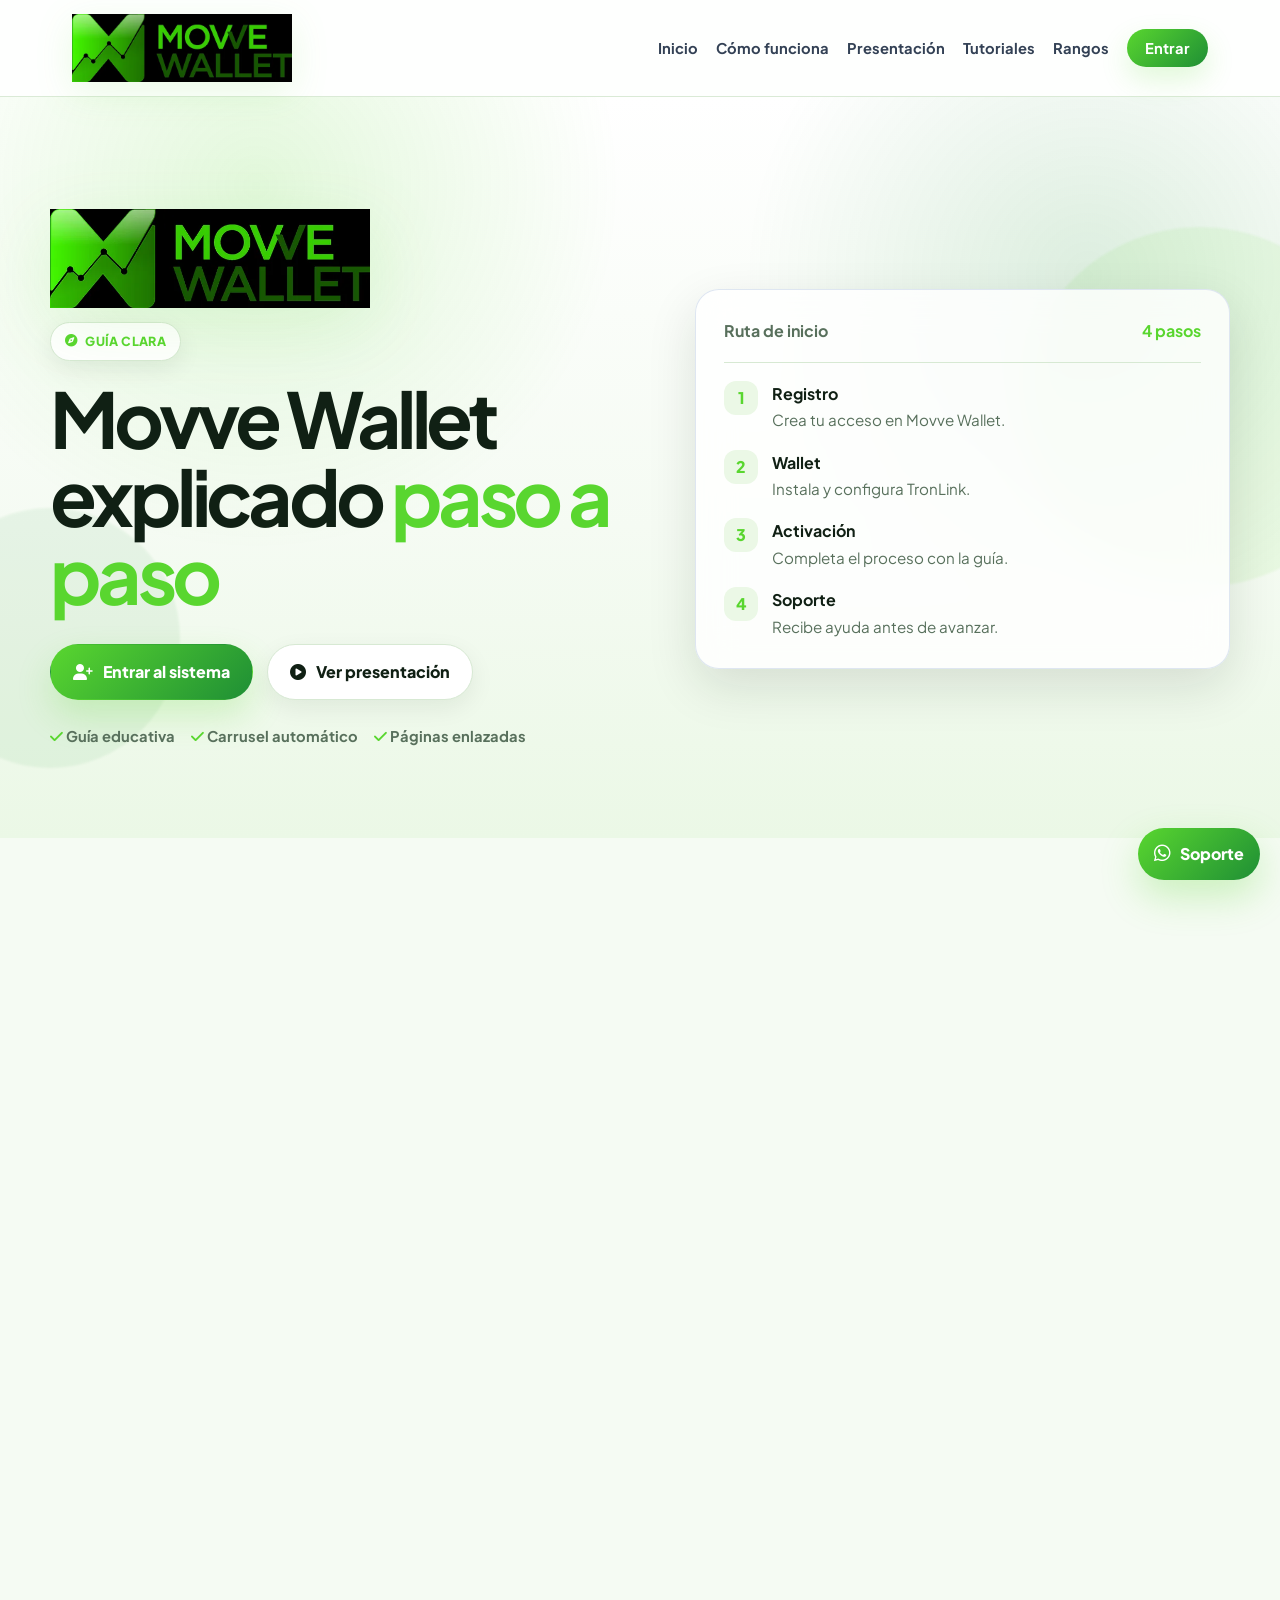
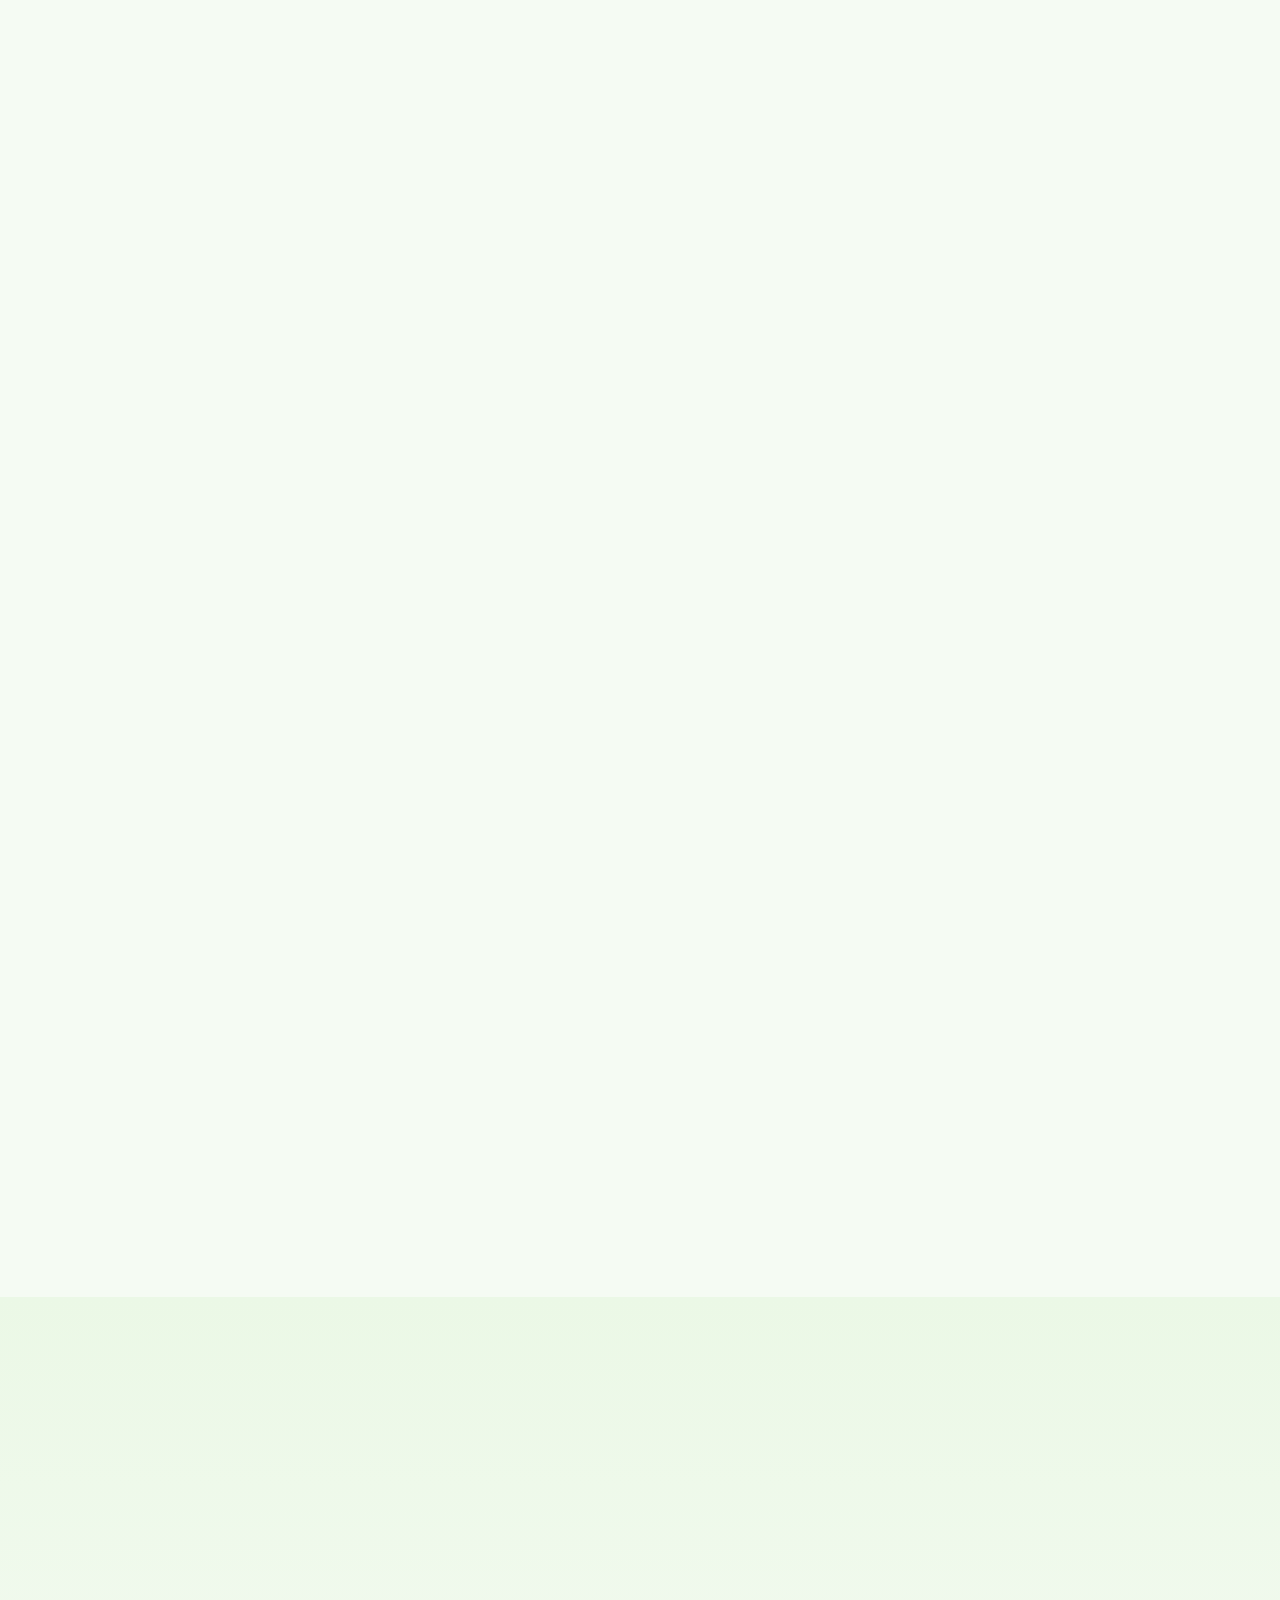
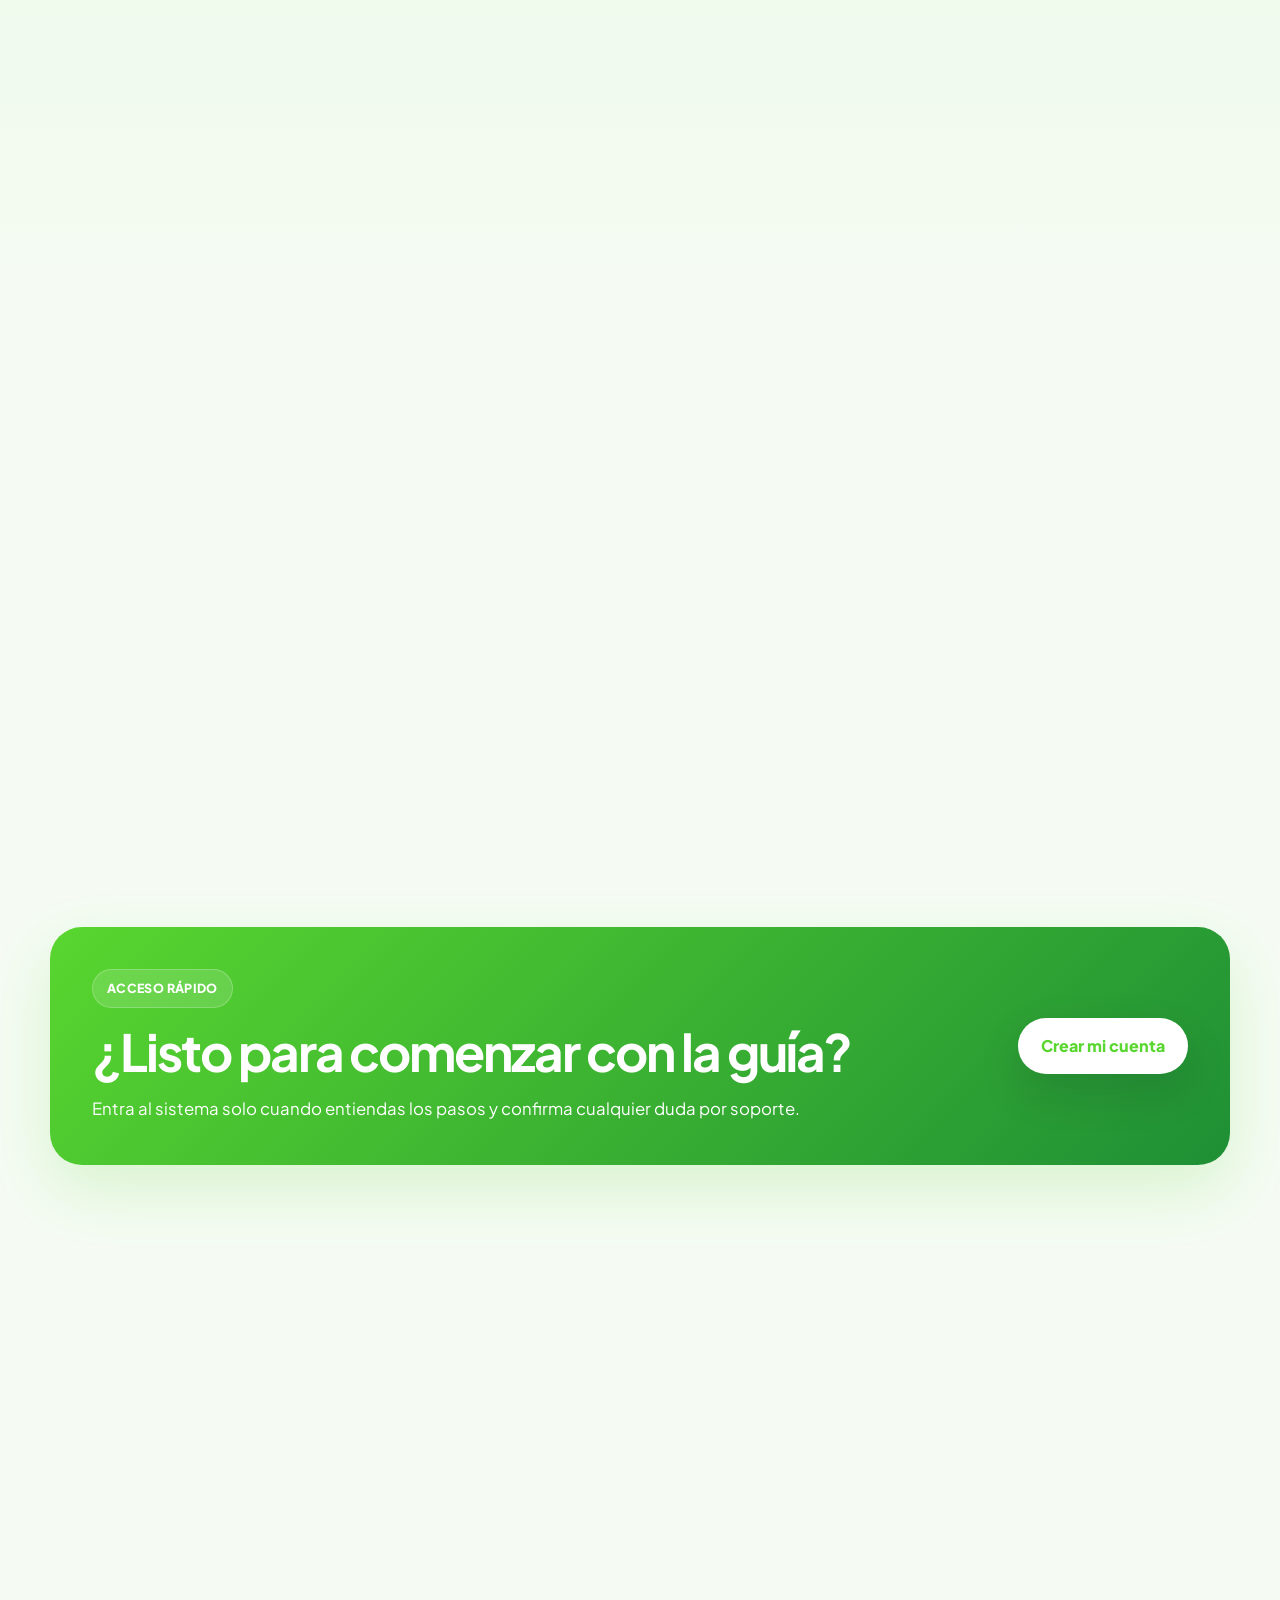
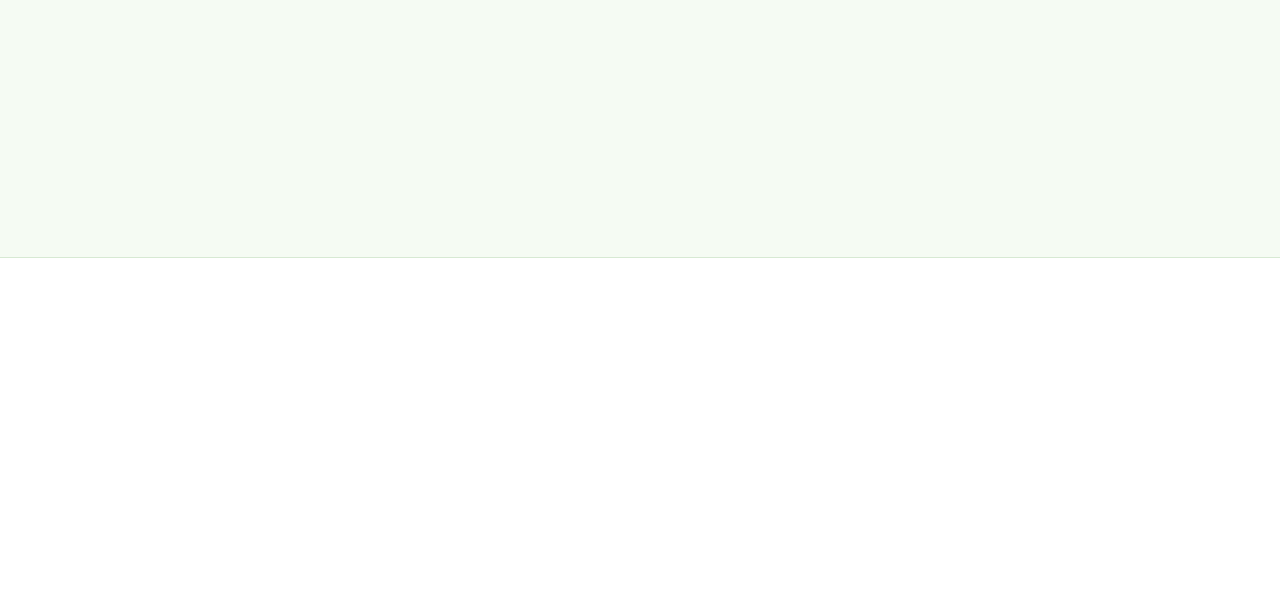
==== commit 4f20e7d9: "Update index.html" ====
--- a/index.html
+++ b/index.html
@@ -64,9 +64,6 @@
       <li><a href="movve.html">Cómo funciona</a></li>
       <li><a href="presentacion.html">Presentación</a></li>
       <li><a href="tutoriales.html">Tutoriales</a></li>
-      <li><a href="inversion.html">Inversión</a></li>
-      <li><a href="crecimiento.html">Crecimiento</a></li>
-      <li><a href="comunidad.html">Comunidad</a></li>
       <li><a href="#rangos">Rangos</a></li>
       <li><a class="nav-btn" href="https://app.movvewallet.com/register/TBwPNoUJCphFFh52NaizpC8kAgy5xAmHi8" target="_blank" rel="noopener">Entrar</a></li>
     </ul>
@@ -80,9 +77,9 @@
     <div class="hero-content split">
       <div class="hero-copy">
         <img fetchpriority="high" decoding="async" class="hero-logo" src="assets/branding/movve-wallet-logo-full.webp" alt="Movve Wallet">
-        <span class="eyebrow"><i class="fas fa-compass"></i> Guía clara 2026</span>
-        <h1>Movve Wallet explicado <span>con identidad verde y paso a paso</span></h1>
-        <p class="hero-lead">Diseño renovado para Movve Wallet con identidad visual verde, moderna y alineada con tu material promocional. Todo organizado para que el visitante entienda qué hacer desde el primer clic.</p>
+        <span class="eyebrow"><i class="fas fa-compass"></i> Guía clara</span>
+        <h1>Movve Wallet explicado <span>paso a paso</span></h1>
+        <p class="hero-lead"></p>
         <div class="hero-actions">
           <a class="btn btn-primary" href="https://app.movvewallet.com/register/TBwPNoUJCphFFh52NaizpC8kAgy5xAmHi8" target="_blank" rel="noopener"><i class="fas fa-user-plus"></i> Entrar al sistema</a>
           <a class="btn btn-light" href="presentacion.html"><i class="fas fa-circle-play"></i> Ver presentación</a>
@@ -203,9 +200,6 @@
       <a class="feature-card" href="movve.html"><i class="fas fa-diagram-project"></i><h3>Cómo funciona</h3><p>Explicación simple de Movve Wallet, copy trading y pasos iniciales.</p></a>
       <a class="feature-card" href="presentacion.html"><i class="fas fa-presentation-screen"></i><h3>Presentación</h3><p>Resumen oficial del ecosistema para personas nuevas.</p></a>
       <a class="feature-card" href="tutoriales.html"><i class="fas fa-video"></i><h3>Tutoriales</h3><p>Videos y guías para aprender a usar la plataforma.</p></a>
-      <a class="feature-card" href="inversion.html"><i class="fas fa-shield-halved"></i><h3>Inversión</h3><p>Información de transparencia, control y cuidado del capital.</p></a>
-      <a class="feature-card" href="crecimiento.html"><i class="fas fa-chart-line"></i><h3>Crecimiento</h3><p>Expansión del ecosistema, comunidad y proceso de crecimiento.</p></a>
-      <a class="feature-card" href="comunidad.html"><i class="fas fa-people-group"></i><h3>Comunidad</h3><p>Soporte, conexión y acompañamiento para nuevos usuarios.</p></a>
     </div>
   </section>
 
--- a/styles.css
+++ b/styles.css
@@ -22,3 +22,24 @@
 .seo-pill-grid a:hover{transform:translateY(-3px);box-shadow:var(--shadow-md)}
 @media(max-width:860px){.seo-grid{grid-template-columns:1fr}.seo-card,.trust-check-card{padding:24px}}
 @media(max-width:480px){.seo-card,.trust-check-card{padding:18px;border-radius:20px}.faq-item summary{padding:17px}.faq-item p{padding:0 17px 17px}.seo-pill-grid{justify-content:flex-start}.seo-pill-grid a{width:100%;text-align:center}}
+
+
+/* === TUTORIALES POR SESIONES === */
+.tutorial-session-nav{max-width:var(--max);margin:-34px auto 22px;padding:0 22px;display:grid;grid-template-columns:repeat(4,1fr);gap:14px;position:relative;z-index:3}
+.tutorial-session-nav a{background:#fff;border:1px solid var(--line);border-radius:22px;padding:18px;box-shadow:var(--shadow-sm);display:flex;align-items:center;gap:12px;transition:var(--transition)}
+.tutorial-session-nav a:hover{transform:translateY(-5px);box-shadow:var(--shadow-md);border-color:#b9ddb0}
+.tutorial-session-nav b{width:42px;height:42px;border-radius:16px;display:grid;place-items:center;color:#fff;background:linear-gradient(135deg,var(--primary),var(--primary-2));flex-shrink:0}
+.tutorial-session-nav span{font-weight:900;color:var(--ink);line-height:1.15}
+.video-session{scroll-margin-top:92px}
+.video-session:nth-of-type(even){background:linear-gradient(180deg,#ebf8e6,#f5fbf3);max-width:none;padding-left:22px;padding-right:22px}
+.video-session:nth-of-type(even) .session-head,.video-session:nth-of-type(even) .session-video-grid{max-width:var(--max);margin-left:auto;margin-right:auto}
+.session-head{display:grid;grid-template-columns:auto 1fr auto;gap:22px;align-items:center;margin-bottom:30px}
+.session-number{width:76px;height:76px;border-radius:26px;display:grid;place-items:center;font-size:1.5rem;font-weight:900;color:#fff;background:linear-gradient(135deg,var(--primary),var(--primary-2));box-shadow:0 18px 45px rgba(89,214,47,.25)}
+.session-head h2{font-size:clamp(2rem,4vw,3.2rem);line-height:1.05;letter-spacing:-.04em;margin:14px 0 10px;color:var(--ink)}
+.session-head p{color:var(--muted);max-width:760px}
+.session-count{background:#fff;border:1px solid var(--line);border-radius:999px;padding:10px 14px;color:var(--primary-2);font-weight:900;box-shadow:var(--shadow-sm);white-space:nowrap}
+.session-video-card{min-height:100%}
+.session-video-card::before{content:"";position:absolute;inset:0;background:radial-gradient(circle at 16% 12%,rgba(89,214,47,.10),transparent 32%);opacity:0;transition:var(--transition);pointer-events:none}
+.session-video-card:hover::before{opacity:1}
+@media(max-width:1050px){.tutorial-session-nav{grid-template-columns:repeat(2,1fr)}.session-head{grid-template-columns:auto 1fr}.session-count{grid-column:2}}
+@media(max-width:620px){.tutorial-session-nav{grid-template-columns:1fr;margin:-18px auto 10px;padding:0 18px}.tutorial-session-nav a{padding:14px;border-radius:18px}.tutorial-session-nav b{width:38px;height:38px;border-radius:14px}.session-head{grid-template-columns:1fr;gap:14px;text-align:left}.session-number{width:62px;height:62px;border-radius:22px}.session-count{grid-column:auto;width:max-content}.video-session:nth-of-type(even){padding-left:18px;padding-right:18px}}
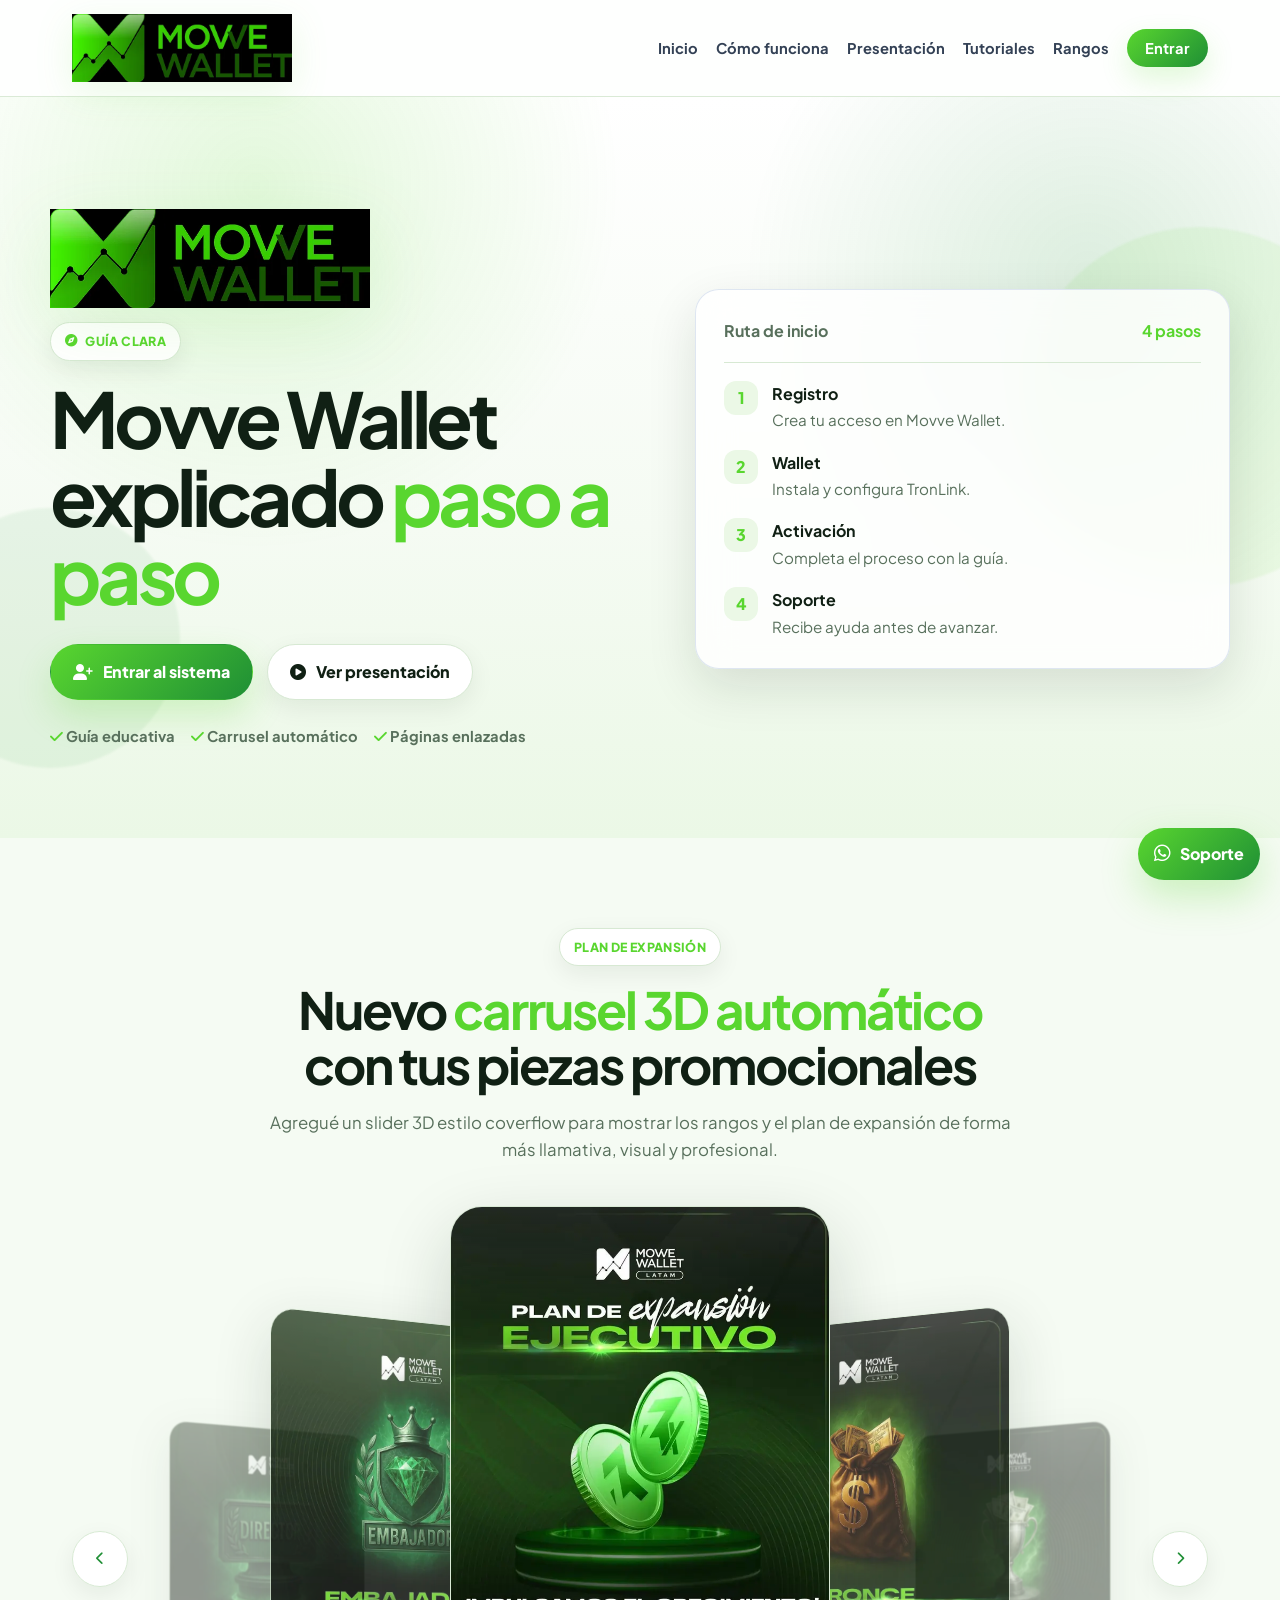
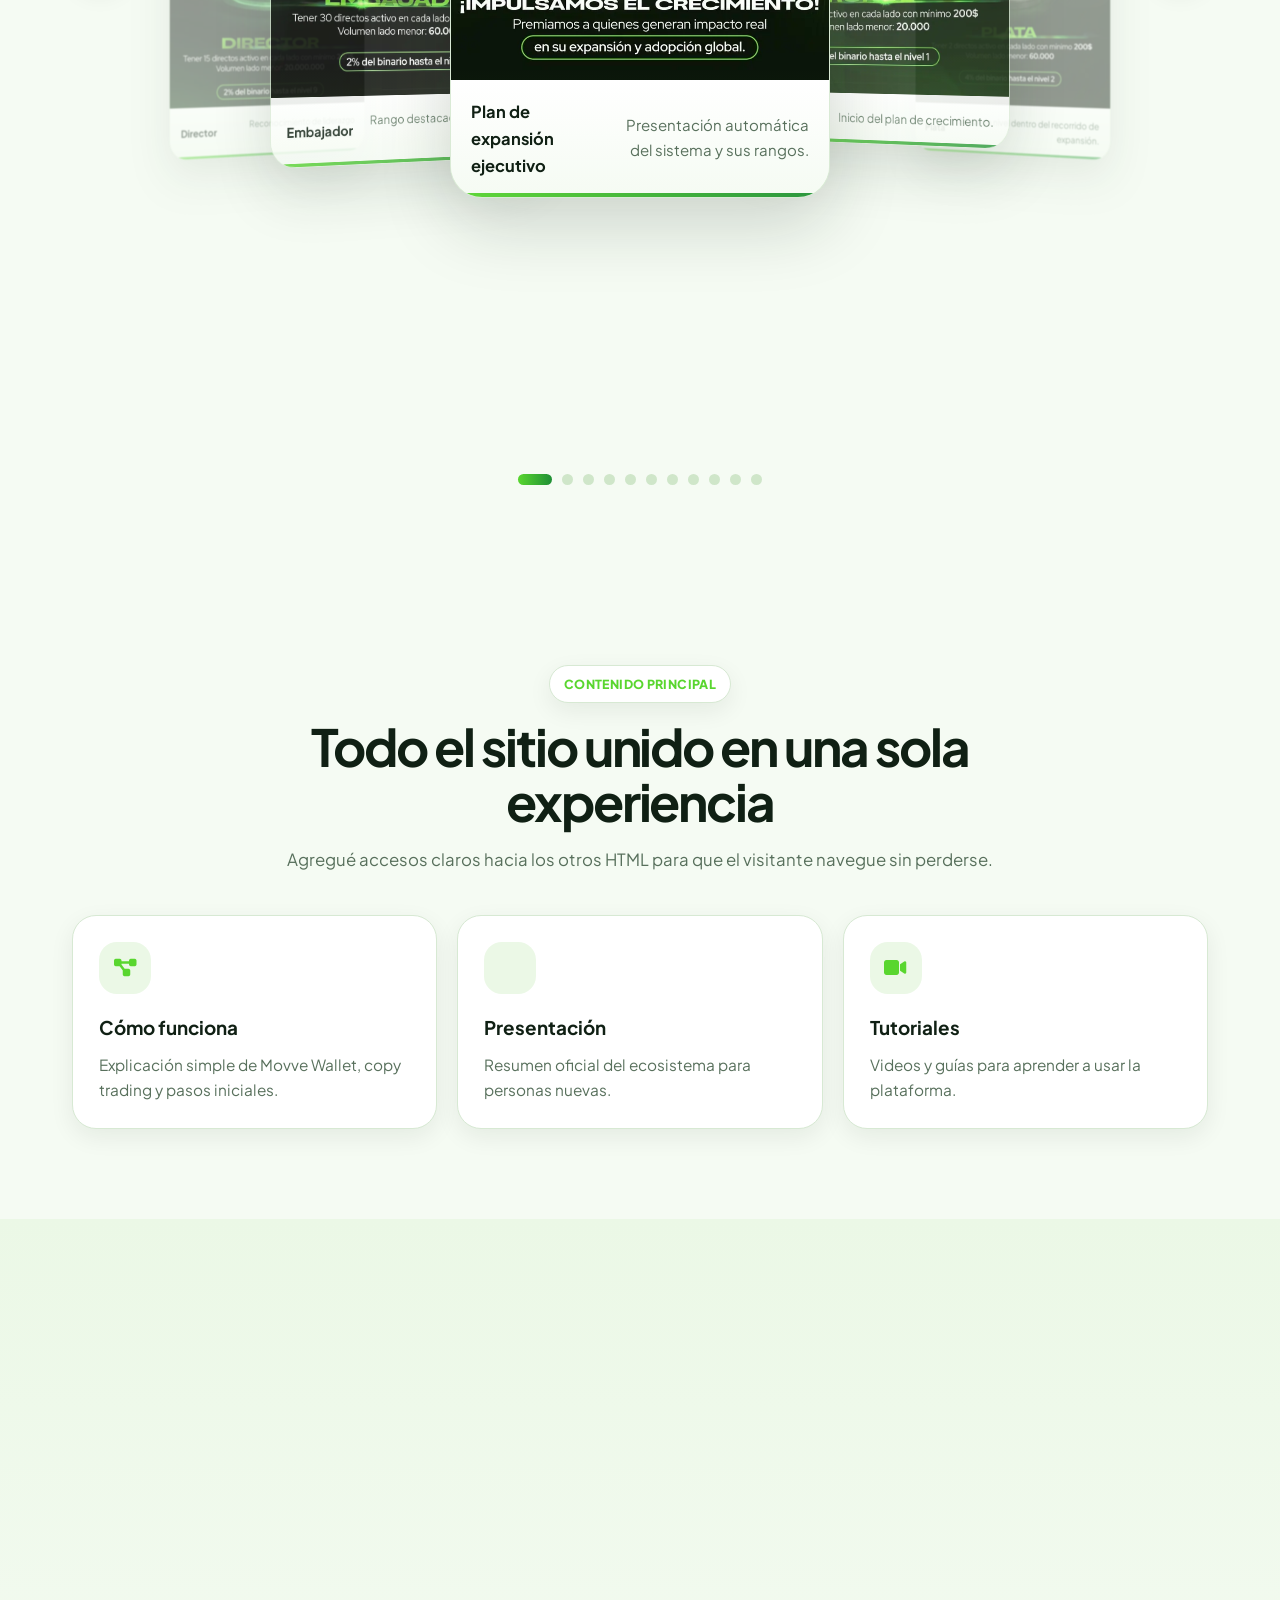
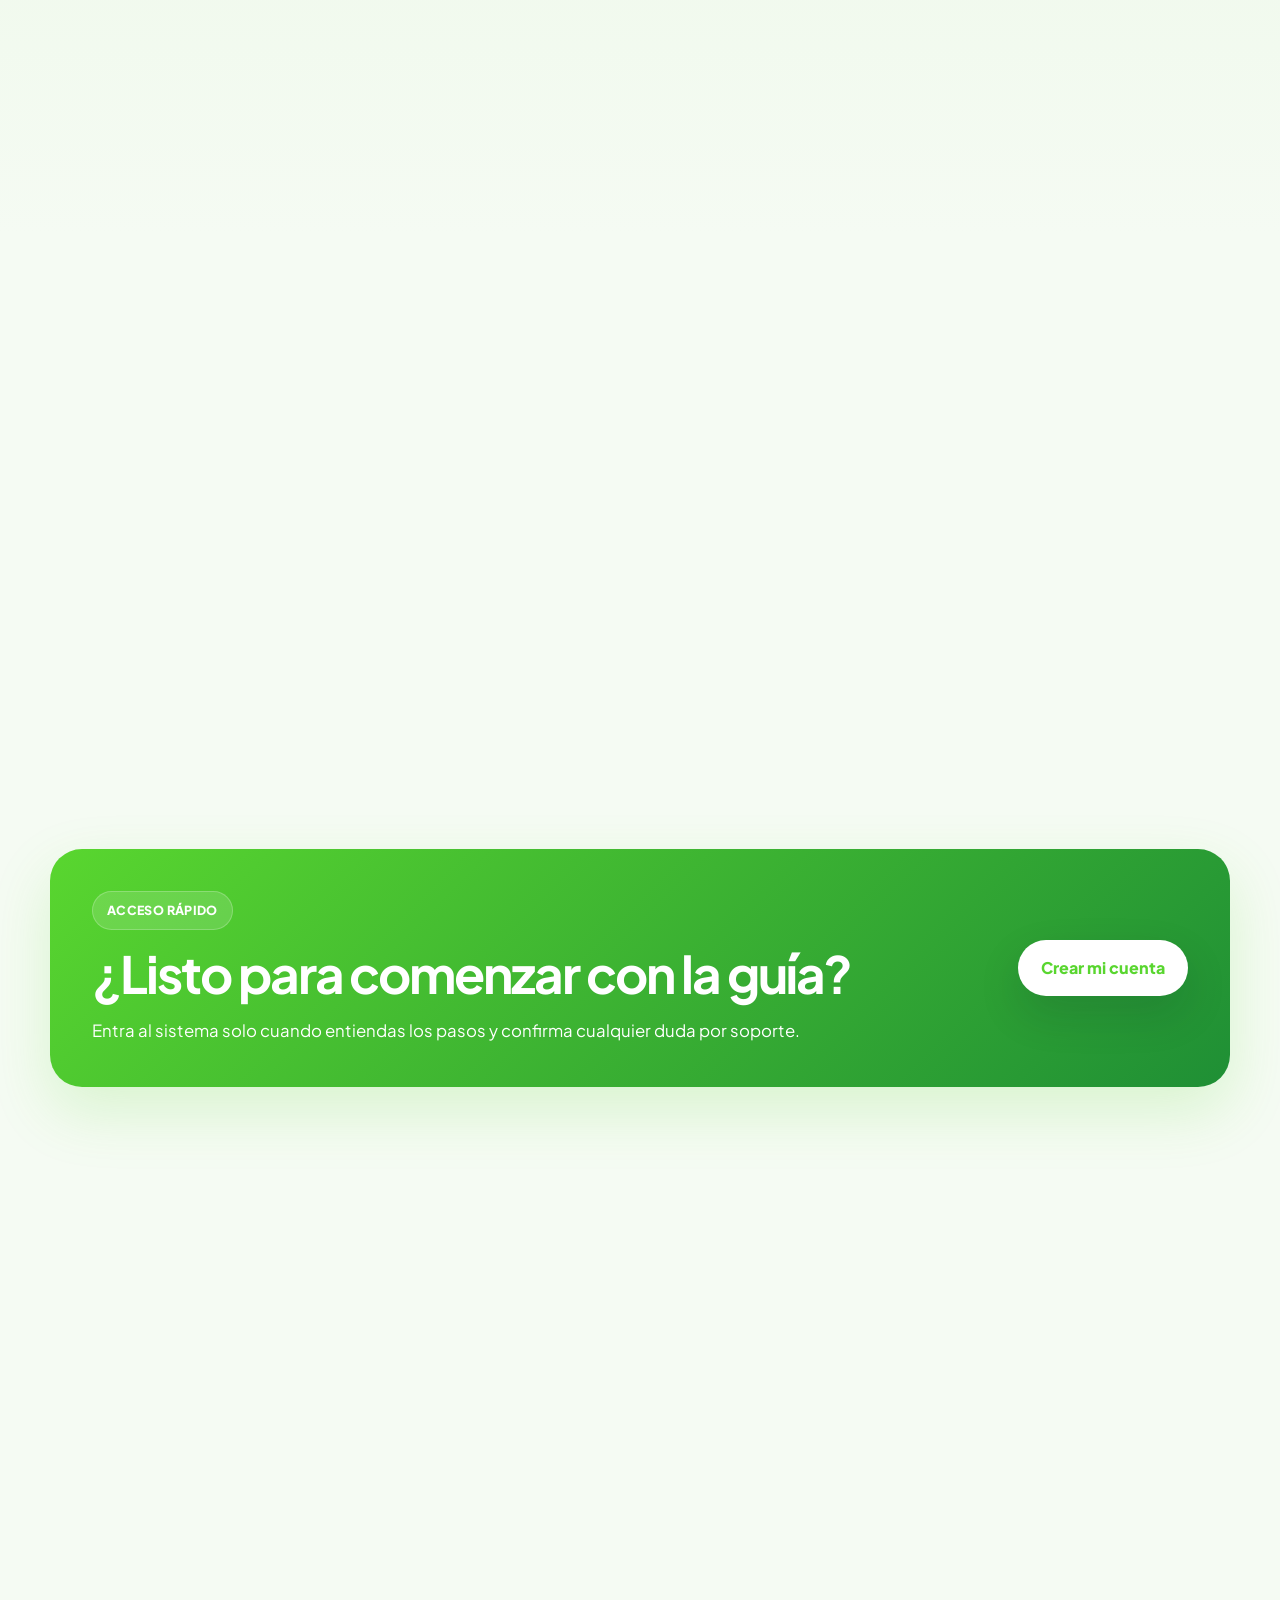
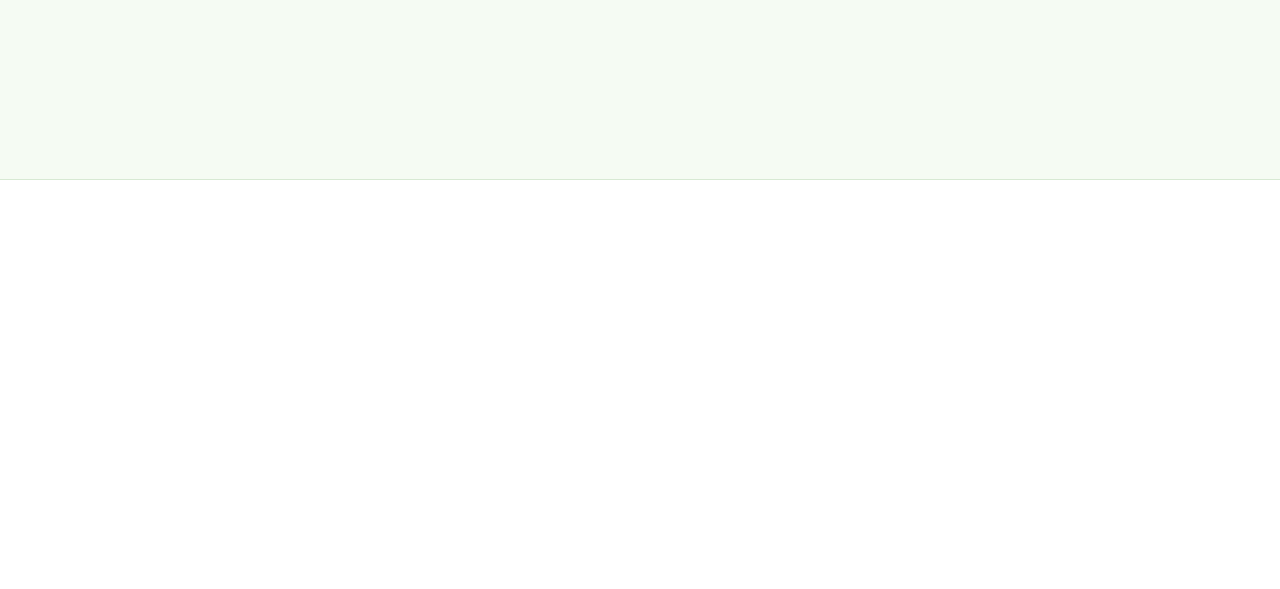
==== commit 81d749ed: "Fix formatting in index.html" ====
--- a/index.html
+++ b/index.html
@@ -253,7 +253,7 @@
       <div class="step"><b>04</b><span>Regístrate con el enlace oficial</span></div>
     </div>
   </section>
-
+  
   <section class="cta-band">
     <div>
       <span class="eyebrow">Acceso rápido</span>
